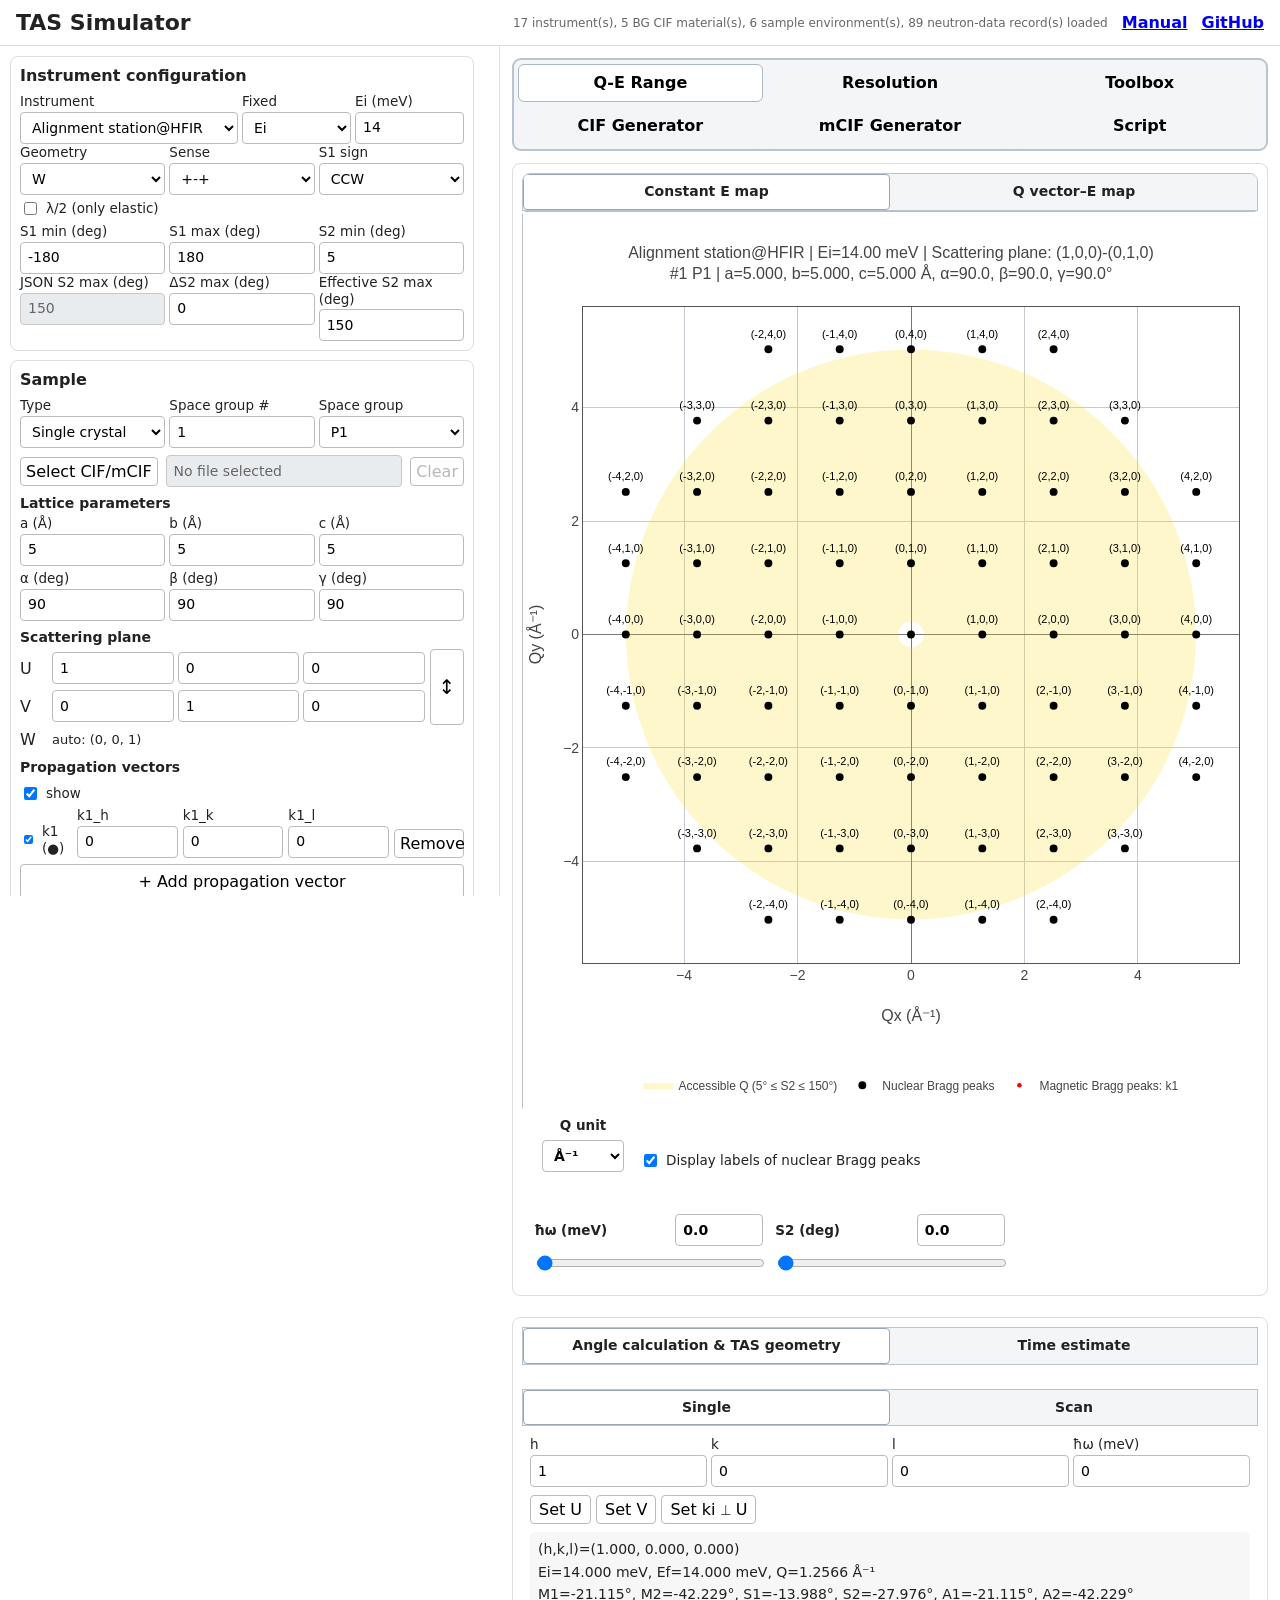
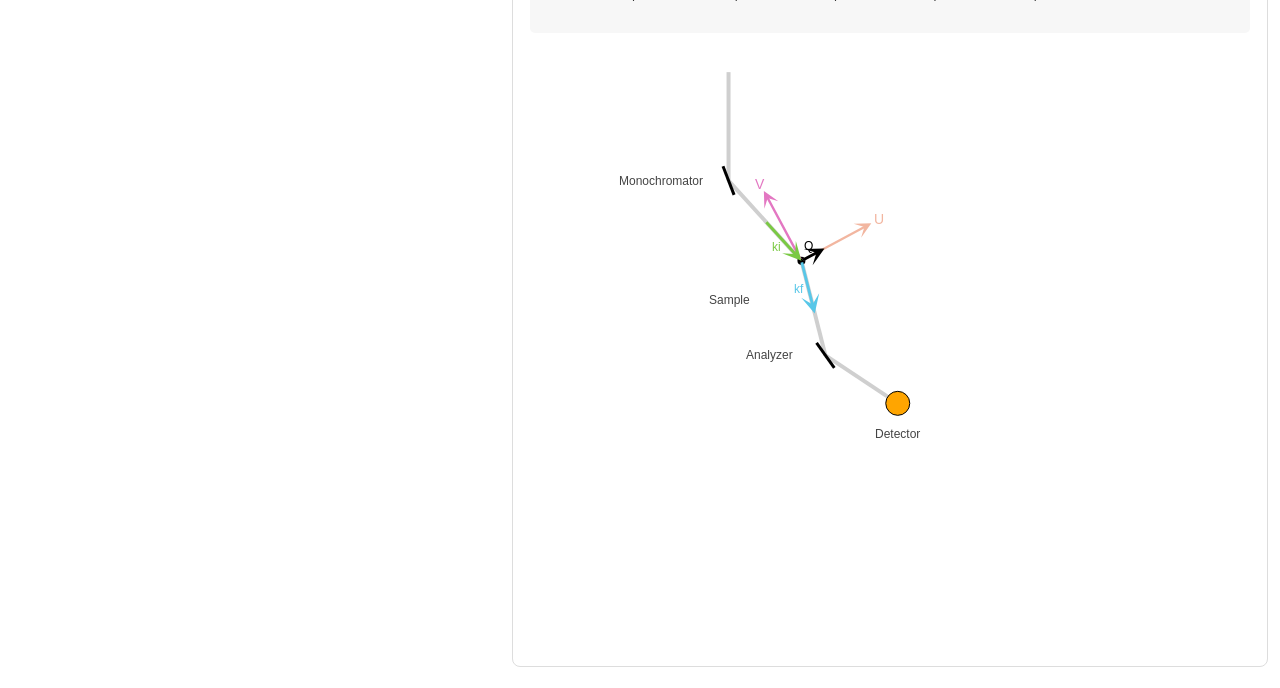
==== index.html @ bd10385f "change UI" ====
<!doctype html>
<html lang="en">
<head>
  <meta charset="utf-8" />
  <meta name="viewport" content="width=device-width, initial-scale=1" />
  <title>TAS Q-E Range & Resolution Simulator</title>
  <link rel="icon" href="data:,">
  <link rel="stylesheet" href="styles.css" />
  <script src="https://cdn.plot.ly/plotly-2.35.2.min.js"></script>
</head>
<body>
<header><h1>TAS Q-E Range & Resolution Simulator</h1><div id="status" class="status"></div></header>
<div class="shell">
<aside class="sidebar">
<section>
  <h2>Instrument configuration</h2>
  <div class="instrument-primary-row">
    <label>Instrument<select id="instrument"><option>Loading...</option></select></label>
    <label>Fixed<select id="energyMode"><option value="Ei fixed">Ei</option><option value="Ef fixed" selected>Ef</option></select></label>
    <label id="energyLabel">Ef (meV)<input id="energy" type="number" value="14.7" step="0.1"></label>
  </div>
  <div class="grid3" id="tasConventionRow">
    <label id="geometryRow">Geometry<select id="geometry"><option>W</option><option>anti-W</option></select></label>
    <label id="senseRow">Sense<select id="sense"><option>+++</option><option>+-+</option><option selected>-+-</option><option>---</option></select></label>
  </div>
  <div class="grid2">
    <label class="checkbox-label"><input id="lambdaHalf" type="checkbox"><span>λ/2 (only elastic)</span></label>
    <span></span>
  </div>
  <div class="grid3">
    <label id="s1minWrap">S1 min (deg)<input id="S1min" type="number" value="-180" step="0.1"></label>
    <label id="s1maxWrap">S1 max (deg)<input id="S1max" type="number" value="180" step="0.1"></label>
    <label id="s2Label">S2 min (deg)<input id="S2min" type="number" value="8" step="0.1"></label>
  </div>
  <div class="grid3" id="s2MaxControlRow">
    <label id="s2MaxBaseLabel">JSON S2 max (deg)<input id="S2maxBase" type="number" step="0.1" readonly></label>
    <label id="s2MaxControlLabel">ΔS2 max (deg)<input id="S2maxUser" type="number" value="0" step="0.1"></label>
    <label id="s2MaxEffectiveLabel">Effective S2 max (deg)<input id="S2maxEffective" type="number" step="0.1"></label>
  </div>
</section>
<section>
  <h2>Sample</h2>
  <div class="sample-spacegroup-row">
    <label>Type<select id="sampleMode"><option value="single" selected>Single crystal</option><option value="powder">Powder</option></select></label>
    <label>Space group #
      <input id="sampleSpaceGroupNumber" type="number" min="1" max="230" step="1" value="1" inputmode="numeric">
    </label>
    <label>Space group
      <select id="sampleSpaceGroup"><option value="">Loading space groups...</option></select>
    </label>
  </div>
  <div id="cifSelectRow" class="cif-select-row">
    <button id="cifSelectButton" type="button">Select CIF/mCIF</button>
    <input id="cifFileName" class="cif-file-name" type="text" value="No file selected" readonly aria-label="Selected CIF file">
    <button id="cifClearButton" type="button" disabled>Clear</button>
    <input id="cifFileInput" type="file" accept=".cif,.mcif,text/plain" hidden>
  </div>
  <h3>Lattice parameters</h3>
  <div class="grid3">
    <label>a (Å)<input id="a" type="number" value="5" step="0.01"></label><label>b (Å)<input id="b" type="number" value="5" step="0.01"></label><label>c (Å)<input id="c" type="number" value="5" step="0.01"></label>
    <label>α (deg)<input id="alpha" type="number" value="90" step="1"></label><label>β (deg)<input id="beta" type="number" value="90" step="1"></label><label>γ (deg)<input id="gamma" type="number" value="90" step="1"></label>
  </div>
  <div id="singleCrystalInputs">
    <h3>Scattering plane</h3>
    <div class="uv-entry-grid">
      <div class="vector uv-vector-u"><span>U</span><input id="Uh" type="number" value="1"><input id="Uk" type="number" value="0"><input id="Ul" type="number" value="0"></div>
      <div class="vector uv-vector-v"><span>V</span><input id="Vh" type="number" value="0"><input id="Vk" type="number" value="1"><input id="Vl" type="number" value="0"></div>
      <button id="flipUV" class="uv-flip-button" type="button" title="Swap U and V" aria-label="Swap U and V">↕</button>
    </div>
    <div class="vector auto-row"><span>W</span><span id="Wauto" class="auto-vector">auto: (0, 0, 1)</span></div>
  </div>
  <h3>Propagation vectors</h3>
  <label class="checkbox-label"><input id="showPropagation" type="checkbox" checked><span>show</span></label>
  <input id="propagationCount" type="hidden" value="1">
  <div id="propagationVectors" class="propagation-vectors">
    <div class="propagation-row" data-q-index="1"><label class="checkbox-label propagation-enable"><input id="q_enable1" type="checkbox" checked><span>k1</span></label><label>k1_h<input id="q1_h" type="text" inputmode="text" value="0"></label><label>k1_k<input id="q1_k" type="text" inputmode="text" value="0"></label><label>k1_l<input id="q1_l" type="text" inputmode="text" value="0"></label><button type="button" class="remove-propagation-vector" data-q-index="1">Remove</button></div>
  </div>
  <button id="addPropagationVector" class="dynamic-add-wide" type="button">+ Add propagation vector</button>
  <div id="referenceSection">
    <h3>Sample orientation</h3>
    <label>Orientation reference<select id="orientationReference"><option value="perpU" selected>k<sub>i</sub> ⟂ U</option><option value="perpV">k<sub>i</sub> ⟂ V</option><option value="parallelU">k<sub>i</sub> ∥ U</option><option value="parallelV">k<sub>i</sub> ∥ V</option><option value="bragg">Bragg peak position</option></select></label>
    <div id="braggReferenceInputs" class="grid4 hidden"><label>h<input id="refh" type="number" value="1" step="0.1"></label><label>k<input id="refk" type="number" value="0" step="0.1"></label><label>l<input id="refl" type="number" value="0" step="0.1"></label><label>S1 (deg)<input id="refs1" type="number" value="0" step="0.1"></label></div>
    <div id="braggPlaneWarning" class="orientation-plane-warning hidden" role="status" aria-live="polite"></div>
  </div>
  <h3>Background scattering</h3>
  <input id="backgroundCount" type="hidden" value="1">
  <div id="backgroundRows" class="background-rows">
    <div class="background-row" data-background-index="1"><label><span class="background-label"><i class="bg-swatch bg1"></i>BG1</span><select id="backgroundSelect1"><option value="">None</option></select></label><button type="button" class="remove-background" data-background-index="1">Remove</button></div>
  </div>
  <button id="addBackground" class="dynamic-add-wide" type="button">+ Add background</button>
</section>
<section id="darkSection"><h2>Dark angle</h2>
  <label class="checkbox-label"><input id="addDark" type="checkbox"><span>show</span></label>
  <input id="darkAssetCount" type="hidden" value="1">
  <div id="darkAssets">
    <div class="dark-asset" data-dark-slot="1">
      <div class="dark-asset-head"><label class="checkbox-label"><input id="darkEnable1" type="checkbox" checked><span>Dark angle 1</span></label><label>Sample environment<select id="seSelect"><option value="">Standard</option></select></label><button type="button" class="remove-dark-asset" data-dark-slot="1">Remove</button></div>
      <div class="grid2"><label>Reference<select id="darkRef"><option>Reference Q</option><option>Direct beam</option><option>Fixed</option></select></label><label>Rotation (deg)<input id="darkRotation" type="number" value="0" step="1"></label></div>
      <div id="darkRefQRow1" class="grid3"><label>h<input id="darkRefH1" type="number" value="1" step="0.1"></label><label>k<input id="darkRefK1" type="number" value="0" step="0.1"></label><label>l<input id="darkRefL1" type="number" value="0" step="0.1"></label></div>
      <input id="darkRangeCount1" type="hidden" value="1">
      <div class="dark-table" data-dark-range-table="1"><div>No.</div><div>From</div><div>To</div><div>Offset</div><div></div>
        <span class="dark-range-number" data-dark-range="0">1</span><input id="darkFrom0" data-dark-range="0" type="number" value="0"><input id="darkTo0" data-dark-range="0" type="number" value="0"><input id="darkOffset0" data-dark-range="0" type="number" value="0"><button type="button" class="remove-dark-range" data-dark-slot="1" data-dark-range="0">Remove</button>
      </div>
      <button type="button" class="add-dark-range dynamic-add-wide" data-dark-slot="1">+ Add range</button>
    </div>
  </div>
  <button id="addDarkAsset" class="dynamic-add-wide" type="button">+ Add dark angle</button>
</section>
</aside>
<main>
  <div id="errorBox" class="error hidden"></div>

  <nav class="main-tabs" role="tablist" aria-label="Simulator view">
    <button id="tabQe" class="tab-button active" type="button" role="tab" aria-selected="true" aria-controls="qePanel" data-tab="qe">Q-E Range</button>
    <button id="tabResolution" class="tab-button" type="button" role="tab" aria-selected="false" aria-controls="resolutionPanel" data-tab="resolution">Resolution</button>
    <button id="tabToolbox" class="tab-button" type="button" role="tab" aria-selected="false" aria-controls="toolboxPanel" data-tab="toolbox">Toolbox</button>
    <button id="tabCifGenerator" class="tab-button" type="button" role="tab" aria-selected="false" aria-controls="cifGeneratorPanel" data-tab="cif-generator">CIF Generator</button>
    <button id="tabStructure" class="tab-button" type="button" role="tab" aria-selected="false" aria-controls="structurePanel" data-tab="structure">mCIF Generator</button>
    <button id="tabScript" class="tab-button" type="button" role="tab" aria-selected="false" aria-controls="scriptPanel" data-tab="script">Script</button>
  </nav>

  <div id="qePanel" class="tab-panel" role="tabpanel" aria-labelledby="tabQe">
    <div id="singleMain">
      <div class="chart-grid"><div class="qe-main-plot-column">
        <div class="geometry-card-tabs qe-map-tabs" role="tablist" aria-label="Q-E map view">
          <button id="qeMapTabConstant" class="geometry-card-tab active" type="button" role="tab" aria-selected="true" aria-controls="qeConstantMapPane">Constant E map</button>
          <button id="qeMapTabVector" class="geometry-card-tab" type="button" role="tab" aria-selected="false" aria-controls="qeVectorMapPane">Q vector–E map</button>
        </div>
        <div class="qe-map-toolbar"><label>Q unit<select id="qeMapUnit"><option value="ainv">Å⁻¹</option><option value="rlu">r.l.u.</option></select></label></div>
        <div id="qeConstantMapPane" class="qe-map-pane" role="tabpanel" aria-labelledby="qeMapTabConstant">
          <div id="singlePlot" class="qe-plot"></div><div id="powderPlot" class="qe-plot powder hidden"></div>
          <div class="energy-slider-row"><label>ħω<input id="hwSlider" type="range" min="0" max="0" step="1" value="0"></label><output id="hwValue">0.0 meV</output></div>
        </div>
        <div id="qeVectorMapPane" class="qe-map-pane hidden" role="tabpanel" aria-labelledby="qeMapTabVector">
          <div class="qe-vector-inputs">
            <div class="qe-vector-point"><strong>HKL 1</strong><label>H<input id="qeVecH0" type="number" value="-1" step="0.1"></label><label>K<input id="qeVecK0" type="number" value="-1" step="0.1"></label><label>L<input id="qeVecL0" type="number" value="0" step="0.1"></label></div>
            <div class="qe-vector-point"><strong>HKL 2</strong><label>H<input id="qeVecH1" type="number" value="1" step="0.1"></label><label>K<input id="qeVecK1" type="number" value="-2" step="0.1"></label><label>L<input id="qeVecL1" type="number" value="0" step="0.1"></label></div>
          </div>
          <div id="qeVectorPlaneWarning" class="orientation-plane-warning hidden" aria-live="polite"></div>
          <div id="qeVectorPlot" class="qe-plot"></div>
          <div id="qeVectorMessage" class="time-estimate-message" aria-live="polite"></div>
        </div>
      </div><div class="geometry-card">
        <div class="geometry-card-tabs" role="tablist" aria-label="Angle calculation and time estimate">
          <button id="geometryTabAngles" class="geometry-card-tab active" type="button" role="tab" aria-selected="true" aria-controls="geometryAnglesPane">Angle calculation & TAS geometry</button>
          <button id="geometryTabTime" class="geometry-card-tab" type="button" role="tab" aria-selected="false" aria-controls="geometryTimePane">Time estimate</button>
        </div>
        <div id="geometryAnglesPane" class="geometry-card-pane" role="tabpanel" aria-labelledby="geometryTabAngles">
          <div id="geometrySpurionWarning" class="qe-spurion-warning geometry-spurion-warning" aria-live="polite"></div>
          <div id="geometryCalcModeTabs" class="geometry-card-tabs geometry-inner-tabs" role="tablist" aria-label="Angle calculation mode">
            <button id="geometryModeSingle" class="geometry-card-tab active" type="button" role="tab" aria-selected="true" aria-controls="singleGeometryTarget">Single</button>
            <button id="geometryModeScan" class="geometry-card-tab" type="button" role="tab" aria-selected="false" aria-controls="scanGeometryTarget">Scan</button>
          </div>
          <div class="geometry-target">
            <div id="singleGeometryTarget">
              <div class="geometry-target-row"><div class="grid4"><label>h<input id="geomH" type="number" value="1" step="0.1"></label><label>k<input id="geomK" type="number" value="0" step="0.1"></label><label>l<input id="geomL" type="number" value="0" step="0.1"></label><label>ħω (meV)<input id="geomHW" type="number" value="0" step="0.1"></label></div><div class="geometry-target-buttons"><div class="geometry-target-all-buttons"><button id="geomSetU" type="button">Set U</button><button id="geomSetV" type="button">Set V</button><button id="geomPerpU" type="button">ki ⟂ U</button><button id="geomPerpV" type="button">ki ⟂ V</button><button id="geomParallelU" type="button" class="hidden">ki ∥ U</button><button id="geomParallelV" type="button" class="hidden">ki ∥ V</button><button id="geomSetBragg" type="button" class="hidden">Set Bragg peak</button></div></div></div>
            </div>
            <div id="scanGeometryTarget" class="geometry-scan-target hidden">
              <div class="geometry-scan-grid geometry-scan-grid-initial"><label>H initial<input id="geomScanH0" type="number" value="1" step="0.1"></label><label>K initial<input id="geomScanK0" type="number" value="0" step="0.1"></label><label>L initial<input id="geomScanL0" type="number" value="0" step="0.1"></label><label>ħω initial (meV)<input id="geomScanHW0" type="number" value="0" step="0.1"></label><label>Points<input id="geomScanNpts" type="number" min="2" step="1" value="11"></label></div>
              <div class="geometry-scan-grid geometry-scan-grid-final"><label>H final<input id="geomScanH1" type="number" value="1" step="0.1"></label><label>K final<input id="geomScanK1" type="number" value="0" step="0.1"></label><label>L final<input id="geomScanL1" type="number" value="0" step="0.1"></label><label>ħω final (meV)<input id="geomScanHW1" type="number" value="10" step="0.1"></label><div class="geometry-scan-empty" aria-hidden="true"></div></div>
            </div>
            <div id="powderGeometryTarget" class="powder-geometry-target hidden">
              <label>S2 (deg)<input id="powderGeomS2" type="text" inputmode="text" value="-30"></label>
              <label>Q (Å⁻¹)<input id="powderGeomQ" type="text" inputmode="text" value="1.0"></label>
              <label>ħω (meV)<input id="powderGeomHW" type="text" inputmode="text" value="0"></label>
            </div>
            <div id="geometryPlaneWarning" class="orientation-plane-warning hidden" aria-live="polite"></div>
            <div id="geometryAngles" class="geometry-angles">Enter a target Q and ħω to calculate TAS angles.</div>
          </div>
          <div id="geometryDefaultPlotMount"><div id="geometryPlot" class="qe-plot geometry"></div></div>
          <div id="geometryScanOutput" class="geometry-scan-output hidden">
            <div class="geometry-card-tabs geometry-inner-tabs" role="tablist" aria-label="Scan output">
              <button id="geometryScanTabTable" class="geometry-card-tab active" type="button" role="tab" aria-selected="true" aria-controls="geometryScanTablePane">Table</button>
              <button id="geometryScanTabPlot" class="geometry-card-tab" type="button" role="tab" aria-selected="false" aria-controls="geometryScanPlotPane">TAS geometry</button>
            </div>
            <div id="geometryScanTablePane" class="geometry-scan-output-pane" role="tabpanel" aria-labelledby="geometryScanTabTable">
              <div id="geometryScanTableHost" class="geometry-scan-table-panel"></div>
            </div>
            <div id="geometryScanPlotPane" class="geometry-scan-output-pane hidden" role="tabpanel" aria-labelledby="geometryScanTabPlot">
              <div class="geometry-scan-point-row"><label>No.<input id="geomScanPointSlider" type="range" min="1" max="11" step="1" value="1"></label><output id="geomScanPointValue">1 / 11</output></div>
              <div id="geometryScanPlotMount"></div>
            </div>
          </div>
        </div>
        <div id="geometryTimePane" class="geometry-card-pane time-estimate-pane hidden" role="tabpanel" aria-labelledby="geometryTabTime">
          <div id="timeEstimateInfoPanel" class="time-info-panel hidden">
            <div class="time-range-help">Command selects the action (drive / driverel / scan / scanrel / scantitle / count / wait / loop); Target selects the motor or logical variable for motion commands. Scan/scanrel Details use initial final step. HKLE uses H, K, L and E fields; at least one field must be ranged for a scan. br uses one HKL field with three space-separated values. scantitle accepts free text and enclosing loopN references (for example T=loop1), which export as SPICE loop variables such as T=%i. loop automatically creates its paired endloop. count uses MCU; wait remains in seconds. Scan/count MCU values are converted to real time using the MCU setting below. Fractions are accepted in numeric Details.</div>
            <div class="time-mcu-help"><strong>Calc MCU:</strong> Scan and count durations use the MCU value above together with the configured seconds per MCU. Ranged scan MCU values are used as relative weights and only unfixed scans are rescaled to fit the Scan start–finish time. Loop repetitions and Movement time are included. Fixed-Details commands use MCU = 0; wait remains in seconds. Adjusted MCU values are whole numbers and are truncated downward.</div>
          </div>
          <div class="time-estimate-settings" aria-label="Time estimate settings">
            <label><span>1 MCU =</span><span class="time-setting-entry"><input id="timeMcuSecondsPerUnit" type="number" min="0.000001" step="0.001" value="1" inputmode="decimal"><span>s</span></span></label>
            <label><span>Movement time</span><span class="time-setting-entry"><input id="timeMovementPercent" type="number" min="0" step="0.1" value="1" inputmode="decimal"><span>%</span></span></label>
            <button id="timeEstimateInfoToggle" class="info-toggle-button" type="button" aria-expanded="false" aria-controls="timeEstimateInfoPanel" title="Show Time estimate information">ⓘ Info</button>
          </div>
          <div class="time-scan-table-wrap">
            <div class="time-scan-table">
              <div class="time-scan-header">Index</div>
              <div class="time-scan-header">Command</div>
              <div class="time-scan-header">Target</div>
              <div class="time-scan-header">Details</div>
              <div class="time-scan-header">MCU</div>
              <div class="time-scan-header time-fix-header"><span>Fix</span><input id="timeFixAll" type="checkbox" aria-label="Fix selected scans or all scans"></div>
              <div id="timeScanRows" class="time-scan-rows"></div>
            </div>
          </div>
          <div class="time-scan-actions">
            <button id="timeCopyScan" type="button">+ Copy scan</button>
            <button id="timeAddScan" type="button">+ Add scan</button>
            <button id="timeRemoveScan" type="button" disabled>Remove</button>
          </div>


          <div class="time-estimate-controls">
            <div class="time-estimate-button-row">
              <button id="timeEstimateNow" class="time-set-now" type="button">Set now</button>
              <button id="timeEstimateCalc" type="button">Calc finish</button>
              <button id="timeEstimateCalcMcu" type="button">Calc MCU</button>
            </div>
            <label class="time-datetime-label time-start-row">
              <span class="time-datetime-title">Scan start</span>
              <span class="time-datetime-entry">
                <input id="timeEstimateStartDate" type="date" aria-label="Scan start date">
                <span class="time-clock-entry"><input id="timeEstimateStartHour" type="text" inputmode="numeric" maxlength="2" placeholder="HH" aria-label="Scan start hour"><span>:</span><input id="timeEstimateStartMinute" type="text" inputmode="numeric" maxlength="2" placeholder="MM" aria-label="Scan start minute"></span>
              </span>
            </label>
            <label class="time-datetime-label time-finish-row">
              <span class="time-datetime-title">Scan finish</span>
              <span class="time-datetime-entry">
                <input id="timeEstimateEndDate" type="date" aria-label="Scan finish date">
                <span class="time-clock-entry"><input id="timeEstimateEndHour" type="text" inputmode="numeric" maxlength="2" placeholder="HH" aria-label="Scan finish hour"><span>:</span><input id="timeEstimateEndMinute" type="text" inputmode="numeric" maxlength="2" placeholder="MM" aria-label="Scan finish minute"></span>
              </span>
            </label>
          </div>
          <div id="timeEstimateMessage" class="time-estimate-message" aria-live="polite"></div>
        </div>
      </div></div>
    </div>
  </div>

  <div id="resolutionPanel" class="tab-panel hidden" role="tabpanel" aria-labelledby="tabResolution">
    <div class="resolution-workspace">
      <aside id="resolutionInstrumentDetails" class="resolution-instrument-details">
        <div class="resolution-detail-title">Instrument details</div>
<section class="instrument-fixed-section"><div class="instrument-fixed-heading">Focusing conditions</div>
  <div class="grid2 compact-checks">
    <div><b>Monochromator</b><label><input id="monoHF" type="checkbox"> Horizontal</label><label><input id="monoVF" type="checkbox" checked> Vertical</label><label>H blades<input id="monoHB" type="number" value="1" min="1"></label><label>V blades<input id="monoVB" type="number" value="1" min="1"></label></div>
    <div><b>Analyzer</b><label><input id="anaHF" type="checkbox"> Horizontal</label><label><input id="anaVF" type="checkbox" checked> Vertical</label><label>H blades<input id="anaHB" type="number" value="1" min="1"></label><label>V blades<input id="anaVB" type="number" value="1" min="1"></label></div>
  </div>
</section>
<section class="instrument-fixed-section"><div class="instrument-fixed-heading">Collimator conditions <small>(min)</small></div><div class="grid2">
  <label class="checkbox-label"><input id="gm1" type="checkbox"><span>1st supermirror</span></label><label>m-value<input id="div1m" type="number" value="2" step="0.1"></label>
  <label>1st H<input id="div1h" type="number" value="40"></label><label>1st V<input id="div1v" type="number" value="40"></label><label>2nd H<input id="div2h" type="number" value="40"></label><label>2nd V<input id="div2v" type="number" value="40"></label><label>3rd H<input id="div3h" type="number" value="40"></label><label>3rd V<input id="div3v" type="number" value="40"></label><label>4th H<input id="div4h" type="number" value="80"></label><label>4th V<input id="div4v" type="number" value="80"></label></div></section>
<details><summary>Crystal & Mosaic <small>(min)</small></summary>
  <h3>Monochromator</h3><div class="grid2"><label>Crystal<select id="monoCrystal"></select></label><label>d (Å)<input id="dMono" type="number" value="3.355" step="0.001"></label><label>Mosaic H<input id="mosMonoH" type="number" value="30"></label><label>Mosaic V<input id="mosMonoV" type="number" value="30"></label></div>
  <h3>Sample</h3><div class="grid2"><label>Mosaic H<input id="mosSamH" type="number" value="60"></label><label>Mosaic V<input id="mosSamV" type="number" value="60"></label></div>
  <h3>Analyzer</h3><div class="grid2"><label>Crystal<select id="anaCrystal"></select></label><label>d (Å)<input id="dAna" type="number" value="3.355" step="0.001"></label><label>Mosaic H<input id="mosAnaH" type="number" value="30"></label><label>Mosaic V<input id="mosAnaV" type="number" value="30"></label></div>
</details>
<details><summary>Component size <small>(m)</small></summary>
  <h3>Distance</h3><div class="grid4"><label>L0<input id="L0" type="number" value="1.5" step="0.01"></label><label>L1<input id="L1" type="number" value="1.5" step="0.01"></label><label>L2<input id="L2" type="number" value="1.5" step="0.01"></label><label>L3<input id="L3" type="number" value="1.5" step="0.01"></label></div>
  <h3>Beam</h3><div class="grid2"><label>Width<input id="beamW" type="number" value="0.02" step="0.001"></label><label>Height<input id="beamH" type="number" value="0.02" step="0.001"></label></div>
  <h3>Monochromator per piece</h3><div class="grid3"><label>Width<input id="monoW" type="number" value="0.02" step="0.001"></label><label>Height<input id="monoH" type="number" value="0.02" step="0.001"></label><label>Thickness<input id="monoT" type="number" value="0.002" step="0.001"></label></div>
  <h3>Analyzer per piece</h3><div class="grid3"><label>Width<input id="anaW" type="number" value="0.02" step="0.001"></label><label>Height<input id="anaH" type="number" value="0.02" step="0.001"></label><label>Thickness<input id="anaT" type="number" value="0.002" step="0.001"></label></div>
  <h3>Detector</h3><div class="grid2"><label>Width<input id="detW" type="number" value="0.02" step="0.001"></label><label>Height<input id="detH" type="number" value="0.02" step="0.001"></label></div>
</details>
      </aside>
      <div class="resolution-main-column">
    <section class="calc-card" id="resolutionCalculation">
      <h2>Calculation point</h2>
      <div class="toolbar"><label>Approximation<select id="method"><option>Cooper-Nathans</option><option>Popovici</option></select></label><label>Mode<select id="calcMode"><option>single</option><option>scan</option></select></label><label>Unit<select id="unit"><option value="rlu">r.l.u.</option><option value="ainv">Å⁻¹</option></select></label></div>
      <div id="singleInputs" class="grid4"><label>H<input id="h" type="number" value="1" step="0.001"></label><label>K<input id="k" type="number" value="0" step="0.001"></label><label>L<input id="l" type="number" value="0" step="0.001"></label><label>ℏω (meV)<input id="hw" type="number" value="0" step="0.001"></label></div>
      <div id="scanInputs" class="scan hidden"><div class="grid5"><label>H initial<input id="h0" type="number" value="1"></label><label>K initial<input id="k0" type="number" value="0"></label><label>L initial<input id="l0" type="number" value="0"></label><label>ℏω initial<input id="hw0" type="number" value="0"></label><label>Points<input id="npts" type="number" min="2" value="11"></label></div><div class="grid5"><label>H final<input id="h1" type="number" value="1"></label><label>K final<input id="k1" type="number" value="0"></label><label>L final<input id="l1" type="number" value="0"></label><label>ℏω final<input id="hw1" type="number" value="10"></label><button id="calcScanResolution" type="button">Calculate</button></div></div>
      <div id="resolutionPlaneWarning" class="orientation-plane-warning hidden" aria-live="polite"></div>
    </section>
    <section id="result" class="hidden"><h2>Resolution</h2><div id="summary" class="summary"></div><div id="scanNav" class="scan-nav hidden"><button id="prev">◀ Prev</button><input id="scanSlider" type="range" min="1" max="1" value="1"><output id="scanIndex"></output><button id="next">Next ▶</button></div><div class="plots"><div id="plotUE"></div><div id="plotVE"></div><div id="plotUV"></div><div id="plotWE"></div></div><details><summary>Resolution Matrix</summary><div>Matrix order: (Q∥, Q⊥, E, Qout)</div><pre id="matrix"></pre></details></section>
      </div>
    </div>
  </div>
  <div id="toolboxPanel" class="tab-panel hidden" role="tabpanel" aria-labelledby="tabToolbox">
    <nav class="toolbox-subtabs" role="tablist" aria-label="Toolbox calculators">
      <button id="toolboxTabUnit" type="button" class="toolbox-subtab active" role="tab" aria-controls="toolboxUnitPane" aria-selected="true" data-toolbox-target="toolboxUnitPane">Unit Conversion</button>
      <button id="toolboxTabS2" type="button" class="toolbox-subtab" role="tab" aria-controls="toolboxS2Pane" aria-selected="false" data-toolbox-target="toolboxS2Pane">S2 Conversion</button>
      <button id="toolboxTabAttenuation" type="button" class="toolbox-subtab" role="tab" aria-controls="toolboxAttenuationPane" aria-selected="false" data-toolbox-target="toolboxAttenuationPane">Neutron Attenuation</button>
      <button id="toolboxTabFormFactor" type="button" class="toolbox-subtab" role="tab" aria-controls="toolboxFormFactorPane" aria-selected="false" data-toolbox-target="toolboxFormFactorPane">Magnetic Form Factor</button>
    </nav>
    <section id="toolboxUnitPane" class="calc-card toolbox-card toolbox-subpanel" role="tabpanel" aria-labelledby="toolboxTabUnit">

      <div class="toolbox-grid">
        <label>Wavelength (Å)<input id="toolLambda" type="number" value="2.359" step="0.001" min="0"></label>
        <label>Energy (meV)<input id="toolEnergy" type="number" step="0.001" min="0"></label>
        <label>Wavevector k (Å⁻¹)<input id="toolK" type="number" step="0.001" min="0"></label>
        <label>Frequency (THz)<input id="toolTHz" type="number" step="0.001" min="0"></label>
        <label>Temperature (K)<input id="toolTemp" type="number" step="0.001" min="0"></label>
        <label>Wavenumber (cm⁻¹)<input id="toolCm" type="number" step="0.001" min="0"></label>
        <label>Velocity (m/s)<input id="toolVelocity" type="number" step="0.1" min="0"></label>
      </div>
      <div class="harmonic-wrap"><div class="harmonic-table">
        <div></div><div>Wavelength (Å)</div><div>Energy (meV)</div><div>Wavevector k (Å⁻¹)</div><div>Frequency (THz)</div><div>Temperature (K)</div><div>Wavenumber (cm⁻¹)</div><div>Velocity (m/s)</div>
        <strong>1/3 λ</strong><output id="harmThirdLambda"></output><output id="harmThirdEnergy"></output><output id="harmThirdK"></output><output id="harmThirdTHz"></output><output id="harmThirdTemp"></output><output id="harmThirdCm"></output><output id="harmThirdVelocity"></output>
        <strong>1/2 λ</strong><output id="harmHalfLambda"></output><output id="harmHalfEnergy"></output><output id="harmHalfK"></output><output id="harmHalfTHz"></output><output id="harmHalfTemp"></output><output id="harmHalfCm"></output><output id="harmHalfVelocity"></output>
        <strong>2 λ</strong><output id="harmDoubleLambda"></output><output id="harmDoubleEnergy"></output><output id="harmDoubleK"></output><output id="harmDoubleTHz"></output><output id="harmDoubleTemp"></output><output id="harmDoubleCm"></output><output id="harmDoubleVelocity"></output>
        <strong>3 λ</strong><output id="harmTripleLambda"></output><output id="harmTripleEnergy"></output><output id="harmTripleK"></output><output id="harmTripleTHz"></output><output id="harmTripleTemp"></output><output id="harmTripleCm"></output><output id="harmTripleVelocity"></output>
      </div></div>
      
    </section>
    <section id="toolboxS2Pane" class="calc-card s2-conversion-card toolbox-subpanel hidden" role="tabpanel" aria-labelledby="toolboxTabS2">

      <div class="s2-conversion-grid">
        <label>X-ray source
          <select id="s2ConvSource">
            <option value="1.540593" selected>Cu Kα1</option>
            <option value="0.709317">Mo Kα1</option>
            <option value="1.788965">Co Kα1</option>
            <option value="1.936042">Fe Kα1</option>
            <option value="2.289700">Cr Kα1</option>
            <option value="0.559407">Ag Kα1</option>
            <option value="custom">Custom</option>
          </select>
        </label>
        <label>X-ray wavelength (Å)<input id="s2ConvXrayLambda" type="number" value="1.540593" min="0" step="0.000001"></label>
        <label>Observed X-ray S2 (deg)<input id="s2ConvXrayS2" type="text" value="60" inputmode="decimal" placeholder="e.g. 20 35.5 60"></label>
        <label>Neutron wavelength (Å)<input id="s2ConvNeutronLambda" type="text" readonly></label>
        <label>Neutron S2 (deg)<input id="s2ConvNeutronS2" type="text" readonly></label>
        <label>d (Å)<input id="s2ConvD" type="text" readonly></label>
      </div>
      <div id="s2ConvInfo" class="s2-conversion-info" aria-live="polite"></div>
    </section>
    <section id="toolboxAttenuationPane" class="calc-card absorption-card toolbox-subpanel hidden" role="tabpanel" aria-labelledby="toolboxTabAttenuation">

      <div class="absorption-workspace">
        <div class="absorption-left">
          <div class="absorption-source-row">
            <div class="absorption-input-mode-row">
              <label>Input mode
                <select id="absorptionInputMode">
                  <option value="manual">Manual</option>
                  <option value="cif" selected>CIF/mCIF</option>
                </select>
              </label>
            </div>
            <div id="absorptionManualInputs" class="absorption-manual-row hidden">
              <label>Chemical formula<input id="absorptionFormula" type="text" value="" placeholder="e.g. CuSe2O5" spellcheck="false"></label>
              <label>Density (g/cm³)<input id="absorptionDensity" type="number" min="0" step="0.001" value=""></label>
            </div>
            <div id="absorptionCifInputs" class="absorption-cif-row">
              <label>Selected CIF/mCIF<input id="absorptionCifStatus" type="text" value="No CIF/mCIF selected" readonly></label>
              <button id="absorptionCifSelectButton" type="button">Select CIF/mCIF</button>
              <input id="absorptionCifFileInput" type="file" accept=".cif,.mcif,text/plain,chemical/x-cif" hidden>
            </div>
          </div>
          <div class="absorption-beam-row">
            <div class="absorption-beam-controls">
              <label>Energy (meV)<input id="absorptionEnergy" type="number" min="0" step="0.001"></label>
              <label>Wavelength (Å)<input id="absorptionLambda" type="number" min="0" step="0.001"></label>
              <label>Wave vector (Å⁻¹)<input id="absorptionK" type="number" min="0" step="0.001"></label>
            </div>
            <button id="absorptionSetDefault" class="absorption-set-default" type="button" title="Copy fixed Instrument energy">Set default</button>
          </div>
          <div class="absorption-thickness-control">
            <label>SE transmission (%)<input id="absorptionSETransmission" type="number" min="0" max="100" step="0.1" value="100"></label>
            <label>Sample thickness (mm)<input id="absorptionThickness" type="number" value="1.00" min="0" step="0.01"></label>
            <label>Overall transmission (%)<input id="absorptionTransmission" type="number" value="" min="0.000001" max="100" step="0.1"></label>
          </div>
          <div id="absorptionResults" class="absorption-results"></div>
        </div>
        <div class="absorption-right">
          <div id="absorptionPlot" class="absorption-plot"></div>
          <input id="absorptionThicknessSlider" class="absorption-plot-slider" type="range" min="0" max="20" step="0.01" value="1.00" aria-label="Sample thickness slider">
          <div class="absorption-plot-actions"><button id="absorptionDownload" type="button" disabled>Download CSV</button></div>
        </div>
      </div>
    </section>
    <section id="toolboxFormFactorPane" class="calc-card magnetic-form-factor-card toolbox-subpanel hidden" role="tabpanel" aria-labelledby="toolboxTabFormFactor">
      <div class="magff-main-row">
        <label>Magnetic ion<select id="magffIon" aria-label="Magnetic ion"></select></label>
        <label>j2 contribution<select id="magffWeightMode">
          <option value="auto" selected>Auto</option>
          <option value="zero">Spin-only (c = 0)</option>
          <option value="free">Free-ion Landé</option>
          <option value="custom">Custom c</option>
        </select></label>
        <label>Q (Å⁻¹)<input id="magffQPoint" type="number" value="2" min="0" max="10" step="any" inputmode="decimal"></label>
        <label>|f(Q)|²<input id="magffIntensity" type="number" value="" min="0" step="any" inputmode="decimal" aria-label="Squared magnetic form factor"></label>
      </div>
      <div class="magff-extra-row">
        <label id="magffConfigLabel" class="hidden">Electron configuration<select id="magffConfig"></select></label>
        <label id="magffWeightLabel" class="hidden">Custom c<input id="magffWeight" type="number" value="0" step="0.05"></label>
      </div>
      <div id="magffInfo" class="magff-info" role="status" aria-live="polite"></div>
      <div id="magffPlot" class="magff-plot" role="img" aria-label="Squared magnetic form factor versus momentum transfer"></div>
      <input id="magffQSlider" class="magff-plot-slider" type="range" value="2" min="0" max="10" step="0.01" aria-label="Q slider">
      <div class="magff-footer"><button id="magffDownload" type="button">Download CSV</button></div>
    </section>
  </div>

  <div id="cifGeneratorPanel" class="tab-panel hidden" role="tabpanel" aria-labelledby="tabCifGenerator">
    <section class="calc-card cif-generator-card">
      <div class="cif-generator-workspace">
        <div class="cif-generator-input-pane">
          <section class="cif-generator-section cif-generator-source-section">
            <div class="cif-pane-heading">
              <h3>CIF/mCIF file</h3>
              <div class="cif-heading-actions"><button id="cifShowCurrent" type="button">Show current file</button></div>
            </div>
            <div class="cif-generator-source-row">
              <button id="cifLoadExisting" type="button">Select CIF/mCIF</button>
              <input id="cifGeneratorSourceName" class="cif-file-name" type="text" value="No file selected" readonly aria-label="Selected CIF or mCIF for CIF Generator">
              <button id="cifGeneratorSourceClear" type="button" disabled>Clear</button>
              <input id="cifLoadFile" type="file" accept=".cif,.mcif,text/plain,chemical/x-cif" class="hidden">
            </div>
            <label class="cif-generator-file-name">File name
              <span class="cif-filename-entry"><input id="cifGeneratedName" type="text" value="generated_structure"><span class="cif-filename-suffix">.cif</span></span>
            </label>
            <div class="cif-source-button-row">
              <button id="cifGenerate" type="button" class="primary-action">Generate</button>
              <button id="cifDownload" type="button" disabled>Download CIF</button>
              <button id="cifSet" type="button" disabled>Set CIF</button>
            </div>
          </section>

          <section class="cif-generator-section cif-lattice-information-section">
            <h3 class="cif-section-title">Lattice information</h3>
            <div class="cif-generator-setup">
              <div class="cif-space-group-picker">
                <label class="cif-space-group-number-label">No.
                  <input id="cifSpaceGroupNumber" type="number" min="1" max="230" step="1" value="1" inputmode="numeric" aria-label="Space group number">
                </label>
                <label>Space group
                  <select id="cifSpaceGroup"><option value="">Loading space groups...</option></select>
                </label>
              </div>
              <div id="cifSpaceGroupInfo" class="cif-space-group-info"></div>
            </div>

            <div class="cif-pane-heading cif-lattice-heading">
              <h3>Lattice parameters</h3>
              <div class="cif-heading-actions"><button id="cifCopyLattice" type="button">Copy current lattice</button></div>
            </div>
            <div class="cif-lattice-grid">
              <label>a (Å)<input id="cifA" type="number" value="5" step="0.001" min="0"></label>
              <label>b (Å)<input id="cifB" type="number" value="5" step="0.001" min="0"></label>
              <label>c (Å)<input id="cifC" type="number" value="5" step="0.001" min="0"></label>
              <label>α (deg)<input id="cifAlpha" type="number" value="90" step="0.01"></label>
              <label>β (deg)<input id="cifBeta" type="number" value="90" step="0.01"></label>
              <label>γ (deg)<input id="cifGamma" type="number" value="90" step="0.01"></label>
            </div>

            <div class="cif-atom-heading">
              <div><h3>Atomic positions</h3></div>
            </div>
            <div class="cif-atom-table-wrap">
              <div class="cif-atom-table" id="cifAtomTable">
                <div class="cif-atom-header">Index</div><div class="cif-atom-header">Atom</div><div class="cif-atom-header">x</div><div class="cif-atom-header">y</div><div class="cif-atom-header">z</div><div class="cif-atom-header">Occupancy</div><div class="cif-atom-header"></div>
                <div id="cifAtomRows" class="cif-atom-rows"></div>
              </div>
            </div>
            <div class="cif-atom-actions">
              <button id="cifCopyAtom" type="button">+ Copy atom</button>
              <button id="cifAddAtom" type="button">+ Add atom</button>
            </div>
          </section>

          <section class="cif-generator-section cif-reflection-parameters-section">
            <div class="cif-pane-heading">
              <h3>Reflection parameters</h3>
              <div class="cif-heading-actions"><button id="cifDownloadTable" type="button" disabled>Download table</button></div>
            </div>
            <div class="cif-generator-beam-grid">
              <label>Energy (meV)<input id="cifReflectionEnergy" type="number" min="0" step="0.001"></label>
              <label>Wavelength (Å)<input id="cifReflectionWavelength" type="number" min="0" step="0.0001"></label>
              <label>Wavevector k (Å⁻¹)<input id="cifReflectionWavevector" type="number" min="0" step="0.0001"></label>
              <button id="cifReflectionSetDefault" type="button" title="Copy Ef from Instrument">Set default</button>
            </div>
          </section>

          <div id="cifGeneratorMessage" class="cif-generator-message" aria-live="polite"></div>
        </div>

        <div class="cif-generator-output-pane">
          <div class="cif-output-tabs" role="tablist" aria-label="CIF generator output">
            <button id="cifOutputTabReflections" class="cif-output-tab" type="button" role="tab" aria-selected="false" aria-controls="cifReflectionsPanel" data-cif-output-tab="reflections">Reflection table</button>
            <button id="cifOutputTabPreview" class="cif-output-tab active" type="button" role="tab" aria-selected="true" aria-controls="cifPreviewPanel" data-cif-output-tab="preview">CIF preview</button>
          </div>

          <div id="cifPreviewPanel" class="cif-output-panel" role="tabpanel" aria-labelledby="cifOutputTabPreview">
            <pre id="cifPreview" class="cif-preview-note" tabindex="0">Press Generate to preview the CIF.</pre>
          </div>

          <div id="cifReflectionsPanel" class="cif-output-panel hidden" role="tabpanel" aria-labelledby="cifOutputTabReflections">
            <div class="cif-reflection-toolbar">
              <label class="cif-reflection-plane-toggle"><input id="cifReflectionAlongU" type="checkbox" checked> along U</label>
              <label class="cif-reflection-plane-toggle"><input id="cifReflectionAlongV" type="checkbox" checked> along V</label>
              <label class="cif-reflection-plane-toggle"><input id="cifReflectionWithinS2Max" type="checkbox" checked> within instrument 2θ max</label>
              <label class="cif-reflection-plane-toggle"><input id="cifReflectionLambdaHalf" type="checkbox"> λ/2</label>
            </div>
            <div class="cif-reflection-table-wrap">
              <table class="cif-reflection-table">
                <thead><tr>
                  <th>Index (h k l)</th>
                  <th class="cif-sortable-th" data-sort-key="intensity" data-sort-label="|F|² (barn)" tabindex="0" role="button" aria-sort="descending">|F|² (barn) <span class="cif-sort-indicator">▼</span></th>
                  <th>Multiplicity</th>
                  <th class="cif-sortable-th" data-sort-key="totalIntensity" data-sort-label="Total |F|² (barn)" tabindex="0" role="button" aria-sort="none">Total |F|² (barn) <span class="cif-sort-indicator"></span></th>
                  <th class="cif-sortable-th" data-sort-key="twoTheta" data-sort-label="2θ (deg)" tabindex="0" role="button" aria-sort="none">2θ (deg) <span class="cif-sort-indicator"></span></th>
                  <th class="cif-sortable-th" data-sort-key="q" data-sort-label="Q (Å⁻¹)" tabindex="0" role="button" aria-sort="none">Q (Å⁻¹) <span class="cif-sort-indicator"></span></th>
                  <th class="cif-sortable-th" data-sort-key="d" data-sort-label="d (Å)" tabindex="0" role="button" aria-sort="none">d (Å) <span class="cif-sort-indicator"></span></th>
                </tr></thead>
                <tbody id="cifReflectionRows"><tr><td colspan="7" class="cif-reflection-empty">No generated reflections yet.</td></tr></tbody>
              </table>
            </div>
          </div>
        </div>
      </div>
    </section>
  </div>

  <div id="structurePanel" class="tab-panel hidden" role="tabpanel" aria-labelledby="tabStructure">
    <section class="calc-card structure-viewer-card">
      <div class="structure-viewer-layout">
        <div class="structure-viewer-controls">
          <div class="structure-control-section structure-cif-section">
            <div class="cif-pane-heading"><h3>CIF/mCIF file</h3><div class="cif-heading-actions"><button id="structureMcifShowCurrent" type="button">Show current file</button></div></div>
            <div class="structure-cif-row">
              <button id="structureCifSelect" type="button">Select CIF/mCIF</button>
              <input id="structureCifName" class="cif-file-name" type="text" value="No file selected" readonly aria-label="Selected CIF/mCIF file">
              <button id="structureCifClear" type="button">Clear</button>
            </div>
            <label class="cif-generator-file-name">File name
              <span class="cif-filename-entry"><input id="structureMcifGeneratedName" type="text" value="generated_structure"><span class="cif-filename-suffix">.mcif</span></span>
            </label>
            <div class="cif-source-button-row">
              <button id="structureMcifGenerate" type="button" class="primary-action">Generate</button>
              <button id="structureMcifDownload" type="button" disabled>Download mCIF</button>
              <button id="structureMcifSet" type="button" disabled>Set mCIF</button>
            </div>
            <div id="structureMcifMessage" class="cif-generator-message" aria-live="polite"></div>
          </div>
          <div class="structure-control-section">
            <h3>View</h3>
            <div class="cif-structure-view-buttons structure-view-buttons-six">
              <button type="button" data-cif-structure-view="a">a</button>
              <button type="button" data-cif-structure-view="b">b</button>
              <button type="button" data-cif-structure-view="c">c</button>
              <button type="button" data-cif-structure-view="astar">a*</button>
              <button type="button" data-cif-structure-view="bstar">b*</button>
              <button type="button" data-cif-structure-view="cstar">c*</button>
            </div>
            <div class="structure-range-grid structure-range-six">
              <label class="structure-entry-field"><span class="structure-entry-label">x min</span><input id="cifRangeXMin" type="number" step="0.1" value="0"></label>
              <label class="structure-entry-field"><span class="structure-entry-label">x max</span><input id="cifRangeXMax" type="number" step="0.1" value="1"></label>
              <label class="structure-entry-field"><span class="structure-entry-label">y min</span><input id="cifRangeYMin" type="number" step="0.1" value="0"></label>
              <label class="structure-entry-field"><span class="structure-entry-label">y max</span><input id="cifRangeYMax" type="number" step="0.1" value="1"></label>
              <label class="structure-entry-field"><span class="structure-entry-label">z min</span><input id="cifRangeZMin" type="number" step="0.1" value="0"></label>
              <label class="structure-entry-field"><span class="structure-entry-label">z max</span><input id="cifRangeZMax" type="number" step="0.1" value="1"></label>
              <input id="cifRangeX" type="hidden" value="0 1">
              <input id="cifRangeY" type="hidden" value="0 1">
              <input id="cifRangeZ" type="hidden" value="0 1">
            </div>
          </div>
          <div class="structure-control-section structure-config-section">
            <div class="structure-config-tabs" role="tablist" aria-label="Structure display controls">
              <button type="button" class="active" data-structure-config-tab="atoms" role="tab" aria-selected="true">Atoms</button>
              <button type="button" data-structure-config-tab="spins" role="tab" aria-selected="false">Spins</button>
              <button type="button" data-structure-config-tab="bonds" role="tab" aria-selected="false">Bonds</button>
            </div>
            <div class="structure-config-panel active" data-structure-config-panel="atoms">
              <div id="cifAtomColorRows" class="structure-rows-list"></div>
            </div>
            <div class="structure-config-panel" data-structure-config-panel="spins" hidden>
              <div class="structure-moment-axis-row structure-spin-mode-row">
                <label class="structure-entry-field"><span class="structure-entry-label">Propagation vector</span><select id="cifMomentPropagationVector"></select></label>
                <label class="structure-entry-field"><span class="structure-entry-label">Structure type</span><select id="cifMomentStructureType">
                  <option value="collinear" selected>Collinear</option><option value="helical">Helical</option><option value="sinusoidal">Sinusoidal</option><option value="mcif" hidden>mCIF</option>
                </select></label>
                <label class="structure-entry-field"><span class="structure-entry-label">Rotation axis</span><select id="cifMomentRotationAxis">
                  <option value="a">a</option><option value="b">b</option><option value="c" selected>c</option>
                </select></label>
                <label class="structure-entry-field"><span class="structure-entry-label">Chirality</span><select id="cifMomentChirality" title="CW/CCW as viewed from the negative side toward the positive side of the selected rotation axis">
                  <option value="CCW" selected>CCW</option><option value="CW">CW</option>
                </select></label>
              </div>
              <div class="structure-spin-display-row">
                <label class="structure-entry-field"><span class="structure-entry-label">Direction</span><select id="cifMomentDirectionMode"><option value="cartesian" selected>Cartesian</option><option value="polar">Polar</option></select></label>
                <label class="structure-entry-field"><span class="structure-entry-label">Arrow length</span><input id="cifMomentGlobalLength" type="number" min="0" step="0.05" value="1" placeholder="1"></label>
                <label class="structure-entry-field"><span class="structure-entry-label">Arrow width</span><input id="cifMomentGlobalWidth" type="number" min="1" step="1" value="10" placeholder="10"></label>
                <label class="structure-entry-field"><span class="structure-entry-label">Arrow head</span><input id="cifMomentGlobalHead" type="number" min="0.01" step="0.01" value="0.51" placeholder="0.51"></label>
              </div>
              <div class="structure-spin-editor-toolbar">
                <label class="structure-entry-field structure-individual-selector"><span class="structure-entry-label">Mode</span><select id="cifSpinEditingMode"><option value="sites">Symmetry operations</option><option value="individual">Manual</option></select></label>
                <label class="structure-entry-field structure-spin-table-element-field"><span class="structure-entry-label">Element</span><select id="cifSpinTableElement" title="Filter spin rows by chemical element"></select></label>
              </div>
              <div id="cifSpinIndividualInfo" class="structure-help-text" hidden></div>
              <div id="cifSpinElementToggles" class="structure-spin-element-toggles" aria-label="Spin element controls"></div>
              <div id="cifMagMomentRows" class="structure-rows-list"></div>
            </div>
            <div class="structure-config-panel" data-structure-config-panel="bonds" hidden>
              <div id="cifBondRows" class="structure-rows-list"></div>
              <button id="cifAddBondRule" class="structure-add-bond-button" type="button">+ Add bond</button>
              <div class="structure-help-text">Examples: Ni–Ni 0–5 Å, Ni–O 0–3 Å.</div>
            </div>
          </div>
        </div>
        <div class="structure-viewer-main">
          <div class="cif-output-tabs" role="tablist" aria-label="mCIF Generator output">
            <button id="mcifTabStructure" class="cif-output-tab active" type="button" role="tab" aria-selected="true" aria-controls="mcifStructurePane">Structure</button>
            <button id="mcifTabPreview" class="cif-output-tab" type="button" role="tab" aria-selected="false" aria-controls="mcifPreviewPane">mCIF preview</button>
          </div>
          <div id="mcifStructurePane" role="tabpanel" aria-labelledby="mcifTabStructure">
          <div id="cifStructureStatus" class="cif-structure-status" aria-live="polite">Open the mCIF Generator tab to visualize the generated or selected CIF.</div>
          <div class="structure-plot-wrap">
            <div class="structure-plot-overlay-left">
              <div class="structure-plot-toolbar" aria-label="Structure plot display options">
                <label><span>Unit cell</span><select id="cifUnitCellMode"><option value="all">All cells</option><option value="one" selected>One cell</option><option value="none">None</option></select></label>
                <label><span>XYZ axes</span><select id="cifShowXYZ"><option value="show" selected>Show</option><option value="hide">Hide</option></select></label>
                <button id="cifSaveFigure" type="button" title="Save current 3D view with legend and coordinate axes as PNG">Save figure</button>
              </div>
              <div id="cifAtomLegend" class="structure-atom-legend" aria-label="Atom legend"></div>
            </div>
            <div id="cifStructurePlot" class="cif-structure-plot"></div>
            <svg id="cifDirectTriad" class="structure-triad structure-triad-left" viewBox="0 0 160 160" aria-hidden="true"></svg>
            <svg id="cifReciprocalTriad" class="structure-triad structure-triad-right" viewBox="0 0 160 160" aria-hidden="true"></svg>
          </div>
          </div>
          <div id="mcifPreviewPane" class="cif-output-panel hidden" role="tabpanel" aria-labelledby="mcifTabPreview">
            <pre id="mcifPreviewText" class="cif-preview-note" tabindex="0">Load an mCIF to preview its contents.</pre>
          </div>
        </div>
      </div>
    </section>
  </div>

  <div id="scriptPanel" class="tab-panel hidden" role="tabpanel" aria-labelledby="tabScript">
    <section class="calc-card script-card">
      <div class="script-workspace">
        <div class="script-aset-pane">
          <div class="script-pane-heading script-aset-heading"><span>ASET</span><div class="script-aset-heading-actions"><button id="scriptAsetInfoToggle" class="info-toggle-button" type="button" aria-expanded="false" aria-controls="scriptAsetHelp" title="Show ASET information">ⓘ Info</button><button id="scriptAsetAdd" type="button">+ Add ASET</button></div></div>
          <div id="scriptAsetHelp" class="time-info-panel script-aset-help hidden">Each ASET is a SPICE command template. Use <code>&lt;value&gt;</code> for one-value Details and <code>&lt;range&gt;</code> for initial/final/step Details. Repeat placeholders to create multiple Detail boxes. For ASET lines beginning with <code>scan</code> or <code>scanrel</code>, <code>preset mcu</code> is added automatically from that command row's MCU value. Separate commands with commas or line breaks.</div>
          <div class="script-aset-table-header"><span>Index</span><span>Target</span><span>SPICE template</span><span></span></div>
          <div id="scriptAsetList" class="script-aset-list"></div>
        </div>
        <div class="script-command-pane">
          <div class="script-pane-heading script-command-heading"><span>Time estimate commands</span><div class="script-command-actions"><button id="scriptAsetToggle" type="button" title="Hide or show the ASET editor">◀ Hide ASET</button><button id="scriptToSpice" type="button" title="Convert Time estimate commands to SPICE">→ SPICE</button></div></div>
          <div id="scriptTimeMount" class="script-time-mount"></div>
        </div>
        <div class="script-spice-pane">
          <div class="script-pane-heading script-spice-heading">
            <span>SPICE macro</span>
            <div class="script-actions">
              <button id="scriptToCommands" type="button" title="Convert SPICE to Time estimate commands">← Commands</button>
              <button id="scriptCopySpice" type="button">Copy</button>
            </div>
          </div>
          <div class="script-spice-editor">
            <pre id="scriptSpiceLineNumbers" class="script-spice-line-numbers" aria-hidden="true"></pre>
            <pre id="scriptSpiceBackdrop" class="script-spice-backdrop" aria-hidden="true"></pre>
            <textarea id="scriptSpiceText" class="script-spice-text" spellcheck="false" aria-label="SPICE macro"></textarea>
          </div>
          <div id="scriptMessage" class="script-message" aria-live="polite"></div>
        </div>
      </div>
    </section>
  </div>

</main>
</div>
<script type="module" src="app.js"></script>
</body></html>
---- styles.css ----
:root{font-family:system-ui,-apple-system,Segoe UI,sans-serif;color:#222;background:#fff}*{box-sizing:border-box}body{margin:0}header{position:sticky;top:0;z-index:20;padding:10px 16px;border-bottom:1px solid #ddd;background:#fff;display:flex;align-items:baseline;gap:20px}h1{font-size:22px;margin:0}.status{font-size:12px;color:#666}.shell{display:grid;grid-template-columns:390px minmax(0,1fr);min-height:calc(100vh - 50px)}.sidebar{padding:10px;border-right:1px solid #ddd;overflow:auto;max-height:calc(100vh - 50px)}.sidebar section,.sidebar details,.calc-card,#result{border:1px solid #ddd;border-radius:8px;padding:9px;margin-bottom:9px}.sidebar h2,.calc-card h2,#result h2{font-size:16px;margin:0 0 8px}.sidebar h3{font-size:13px;margin:8px 0 4px}details summary{font-weight:650;cursor:pointer}main{padding:12px;min-width:0}.grid2,.grid3,.grid4,.grid5,.vector,.toolbar{display:grid;gap:4px}.grid2{grid-template-columns:repeat(2,minmax(0,1fr))}.grid3{grid-template-columns:repeat(3,minmax(0,1fr))}.grid4{grid-template-columns:repeat(4,minmax(0,1fr))}.grid5{grid-template-columns:repeat(5,minmax(0,1fr));align-items:end}.vector{grid-template-columns:28px repeat(3,minmax(0,1fr));align-items:center;margin:3px 0}.auto-row{grid-template-columns:28px minmax(0,1fr)}.auto-vector{font-size:12px;padding:4px 0}.toolbar{grid-template-columns:repeat(3,minmax(0,1fr));margin-bottom:8px}label{font-size:12px;display:flex;flex-direction:column;gap:2px;min-width:0}input,select,button{font:inherit;min-width:0;padding:4px 5px;border:1px solid #bbb;border-radius:4px;background:white}input[type=number]{width:10ch;min-width:8ch;max-width:100%}select{width:100%}input[type=checkbox]{width:auto}.checkbox-label{flex-direction:row;align-items:center;gap:6px;align-self:end;min-height:28px}.compact-checks>div{border:1px solid #eee;padding:5px;border-radius:5px}.compact-checks label:has(input[type=checkbox]){flex-direction:row;align-items:center}.dark-table{display:grid;grid-template-columns:26px repeat(3,minmax(0,1fr)) 70px;gap:3px;align-items:center;font-size:11px}.chart-grid{display:grid;grid-template-columns:minmax(520px,1.35fr) minmax(430px,1fr);gap:12px}#singleMain .chart-grid>div:first-child,#singleMain .chart-grid>.geometry-card{border:1px solid #ddd;border-radius:8px;padding:9px;margin-bottom:9px}.qe-plot{width:100%;min-height:620px}.geometry{min-height:620px}.powder{min-height:650px}.energy-slider-row{display:flex;gap:12px;align-items:center;padding:0 20px 12px}.energy-slider-row label{flex:1}.energy-slider-row input{width:100%}.calc-card{margin-top:8px}.plots{display:grid;grid-template-columns:1fr 1fr;gap:8px}.plots>div{height:390px;border:1px solid #eee}.summary{font-size:13px;margin-bottom:8px}.error{border:1px solid #c33;background:#fff4f4;padding:10px;margin-bottom:10px;white-space:pre-wrap}.hidden{display:none!important}.scan-nav{display:grid;grid-template-columns:auto 1fr auto auto;gap:8px;align-items:center;margin-bottom:8px}pre{overflow:auto;font-size:12px}.scan .grid5{margin-top:5px}button{cursor:pointer}
@media(max-width:1050px){.shell{grid-template-columns:320px minmax(0,1fr)}.chart-grid{grid-template-columns:1fr}.geometry{min-height:420px}.plots{grid-template-columns:1fr}.grid5{grid-template-columns:repeat(2,minmax(0,1fr))}#singleInputs.grid5{grid-template-columns:repeat(5,minmax(0,1fr))}#scanInputs .grid5{grid-template-columns:repeat(5,minmax(0,1fr))}}
@media(max-width:760px){.shell{display:block}.sidebar{max-height:none;border-right:0;border-bottom:1px solid #ddd}.chart-grid{grid-template-columns:1fr}.qe-plot{min-height:520px}.grid4{grid-template-columns:repeat(4,minmax(0,1fr))}}

/* Keep the dark-angle / geometry card border continuous around Plotly content */
#singleMain .chart-grid>.geometry-card{overflow:hidden}
.geometry-target{padding:10px 8px 4px}
.geometry-target-title{font-size:13px;font-weight:650;margin-bottom:7px}
.geometry-angles{font-size:12px;line-height:1.45;margin-top:8px;padding:7px 8px;background:#f7f7f7;border-radius:5px;min-height:34px}
.geometry-angles.error-text{color:#a22;background:#fff4f4}

/* Main workspace tabs: Sample / Instrument setup remain shared in the sidebar. */
.main-tabs{
  display:flex;
  gap:6px;
  margin:0 0 12px;
  padding:4px;
  border:1px solid #ddd;
  border-radius:9px;
  background:#f7f7f7;
}
.tab-button{
  flex:0 1 220px;
  padding:8px 14px;
  border:1px solid transparent;
  border-radius:6px;
  background:transparent;
  font-weight:650;
}
.tab-button:hover{background:#fff}
.tab-button.active{
  background:#fff;
  border-color:#ccc;
  box-shadow:0 1px 3px rgba(0,0,0,.08);
}
.tab-button:focus-visible{outline:2px solid currentColor;outline-offset:2px}
.tab-panel{min-width:0}
.panel-heading{margin:0 0 10px}
.panel-heading h2{font-size:18px;margin:0 0 3px}
.panel-heading p{font-size:12px;color:#666;margin:0}
#resolutionPanel .calc-card{margin-top:0}

@media(max-width:760px){
  .main-tabs{position:sticky;top:49px;z-index:15;background:#f7f7f7}
  .tab-button{flex:1;padding:8px 6px}
}

/* Q-E workspace: compact square reciprocal-space map + larger TAS schematic. */
#singleMain .chart-grid{grid-template-columns:minmax(500px,1.08fr) minmax(500px,1fr);align-items:stretch}
#singlePlot{height:680px;min-height:680px}
#geometryPlot.geometry{min-height:580px}
@media(max-width:1250px){#singleMain .chart-grid{grid-template-columns:minmax(440px,1.05fr) minmax(440px,1fr)}#geometryPlot.geometry{min-height:580px}}
@media(max-width:1050px){#singleMain .chart-grid{grid-template-columns:1fr}#singlePlot{min-height:560px}#geometryPlot.geometry{min-height:620px}}

/* TAS Geometry target energy slider */
.geometry-hw-slider-row{display:flex;gap:12px;align-items:center;padding:8px 4px 2px}.geometry-hw-slider-row label{flex:1}.geometry-hw-slider-row input{width:100%}.geometry-hw-slider-row output{min-width:76px;text-align:right;font-size:12px}


/* v51: Q-E Range vertical spacing polish.
   Keep the chosen 580 px plot height, but give the x-axis/legend and slider more breathing room. */
#singleMain .chart-grid>div:first-child .energy-slider-row{
  padding:12px 20px 8px;
}


/* v53: enlarge the square Q-E map to approximately the former full x-axis width.
   The data aspect remains 1:1 in Plotly; the extra vertical room prevents
   `constrain:domain` from shrinking the x domain to fit the 580 px box. */
@media(min-width:1051px){
  #singlePlot{height:680px;min-height:680px}
}

/* v54: right-card heading above the angle controls; Plotly title removed. */
.geometry-card-title{font-size:16px;font-weight:650;padding:9px 8px 2px}


/* Background-scattering selectors are added/removed dynamically, up to the four existing display colors. */
.background-rows{display:grid;gap:5px}
.background-row{display:grid;grid-template-columns:minmax(0,1fr) 70px;gap:5px;align-items:end}
.background-label{display:flex;align-items:center;gap:4px}
.bg-swatch{display:inline-block;width:14px;height:3px;border-radius:2px;flex:0 0 auto}
.bg-swatch.bg1{background:rgb(0,0,128)}
.bg-swatch.bg2{background:rgb(165,42,42)}
.bg-swatch.bg3{background:rgb(44,160,44)}
.bg-swatch.bg4{background:rgb(148,103,189)}

/* v63: toolbox and powder relation helper */
.toolbox-card{max-width:1200px}
.toolbox-grid{display:grid;grid-template-columns:repeat(4,minmax(130px,1fr));gap:10px}
.harmonic-wrap{overflow-x:auto;margin-top:14px}.harmonic-table{display:grid;grid-template-columns:90px repeat(7,minmax(105px,1fr));gap:0;min-width:850px;border-left:1px solid #ccc;border-top:1px solid #ccc;background:#fff}
.harmonic-table>*{background:#fff;padding:8px;text-align:center;border-right:1px solid #ccc;border-bottom:1px solid #ccc}
.harmonic-table>div{font-size:12px;font-weight:650;background:#f7f7f7}
.tool-note{font-size:12px;color:#666;margin:8px 0 0}
.powder-relation-card{border:1px solid #ddd;border-radius:8px;padding:9px;margin-bottom:9px}
.powder-relation-grid{display:grid;grid-template-columns:repeat(3,minmax(130px,180px)) minmax(220px,1fr);gap:10px;align-items:end;margin-top:8px}
.powder-plot-card{border:1px solid #ddd;border-radius:8px;padding:9px;margin-bottom:9px;overflow:hidden}
.powder-plot-card>#powderPlot{overflow:visible}
@media(max-width:900px){.toolbox-grid{grid-template-columns:repeat(2,1fr)}.powder-relation-grid{grid-template-columns:repeat(2,1fr)}.harmonic-table{font-size:11px;grid-template-columns:70px repeat(7,minmax(85px,1fr))}}

/* v65: let Toolbox use the full workspace width and keep all conversion inputs on one row. */
.toolbox-card{max-width:none;width:100%}
.toolbox-grid{grid-template-columns:repeat(7,minmax(0,1fr));gap:10px;align-items:end}
.toolbox-grid input[type=number]{width:100%;min-width:0;max-width:none}
@media(max-width:1050px){.toolbox-grid{grid-template-columns:repeat(7,minmax(110px,1fr));overflow-x:auto;padding-bottom:4px}}


/* v71: up to three propagation vectors, one compact row per vector. */
.propagation-vectors{display:grid;gap:5px}
.propagation-row{display:grid;grid-template-columns:52px repeat(3,minmax(0,1fr)) 70px;gap:5px;align-items:end}
.propagation-row label{min-width:0}
.propagation-row input[type=number],.propagation-row input[type=text]{width:100%;min-width:0}
.propagation-enable{align-self:center;margin:0;padding-top:15px}

/* v76: quick elastic targets for Angle calculation & TAS geometry */
.geometry-target-row{display:grid;grid-template-columns:1fr;gap:8px;align-items:end}
.geometry-target-buttons{display:block;white-space:normal}
.geometry-target-all-buttons{display:flex;gap:5px;justify-content:flex-start;align-items:center;flex-wrap:nowrap}
.geometry-target-buttons button{padding:4px 8px;font-size:12px}
@media(max-width:1250px){.geometry-target-row{grid-template-columns:1fr}}

/* v79: up to three independent dark-angle assets */
.dark-asset{border:1px solid #e2e2e2;border-radius:6px;padding:7px;margin-top:7px}
.dark-asset-head{display:grid;grid-template-columns:minmax(105px,.75fr) minmax(150px,1.25fr) 70px;gap:6px;align-items:end;margin-bottom:5px}
.dark-asset .dark-table{margin-top:5px}

/* v90: optional nuclear Bragg-peak labels, between legend/plot and Q-E sliders. */
.nuclear-label-control{padding:2px 20px 4px;display:flex;align-items:center}
.nuclear-label-control .checkbox-label{min-height:24px;margin:0}

/* Visually distinguish non-editable entry boxes from editable inputs. */
input[readonly],
input:disabled,
textarea[readonly],
textarea:disabled {
  background: #e9ecef;
  color: #666;
  border-color: #c7c7c7;
  cursor: not-allowed;
}

/* CIF selection and neutron nuclear structure-factor display. */
.cif-select-row{display:grid;grid-template-columns:auto minmax(0,1fr) auto;gap:8px;align-items:center;margin:7px 0 2px}
.cif-select-row button{white-space:nowrap}
.cif-file-name{width:100%;min-width:0;font-size:13px;color:#555;background:#f7f7f7;overflow:hidden;text-overflow:ellipsis;white-space:nowrap}
.sample-spacegroup-row{display:grid;grid-template-columns:minmax(110px,.8fr) minmax(90px,.55fr) minmax(180px,1.65fr);gap:4px;align-items:end}
#sampleSpaceGroupNumber{width:100%;max-width:none}
@media(max-width:760px){.sample-spacegroup-row{grid-template-columns:1fr 1fr}.sample-spacegroup-row label:last-child{grid-column:1/-1}}

#sfColorMaxRow{margin-top:-4px}

/* Keep the nuclear structure-factor color control on one line and mirror the
   hbar-omega / S2 controls with a numeric entry on the right. */
.sf-color-max-row{grid-template-columns:minmax(0,1fr) auto auto!important}
.sf-color-max-label>span{white-space:nowrap}
#sfColorMaxEntry{width:88px}


/* Q-E range: larger reciprocal-space map and three compact control columns. */
#singlePlot{height:900px;min-height:900px}
.qe-range-control-grid{display:grid;grid-template-columns:repeat(3,minmax(0,1fr));gap:12px;padding:10px 12px 12px;align-items:end}
.qe-range-control{display:flex;flex-direction:column;gap:6px;min-width:0}
.qe-range-control input[type=range]{width:100%;padding:0}
.qe-range-control .qe-control-entry{display:grid;grid-template-columns:minmax(0,1fr) 88px;align-items:center;gap:8px;min-height:28px}
.qe-range-control .qe-control-entry input[type=number]{width:88px}
.sf-control{margin-top:0!important}
@media(max-width:1050px){#singlePlot{height:720px;min-height:720px}}
@media(max-width:760px){.qe-range-control-grid{grid-template-columns:1fr;gap:8px}#singlePlot{height:620px;min-height:620px}}

/* Q-E readability refinements. */
.qe-range-control .qe-control-entry{font-size:14px;font-weight:600}
.qe-range-control .qe-control-entry input[type=number]{font-size:14px}
#singlePlot .legendtext{font-size:14px}


/* Q-E higher-order contamination warning above the hbar-omega control. */
.qe-spurion-warning{
  min-height:20px;
  font-size:13px;
  font-weight:700;
  color:#b00020;
  line-height:1.3;
}
.qe-spurion-warning:not(.active){visibility:hidden}

.geometry-spurion-warning{margin:4px 12px 0;min-height:20px}


/* CIF generator */
.cif-generator-card{max-width:none;width:100%;padding:14px}
.cif-generator-card h3{font-size:14px;margin:14px 0 7px}
.cif-generator-heading{display:flex;justify-content:space-between;gap:16px;align-items:flex-end}
.cif-generator-heading h2{margin-bottom:4px}
.cif-generator-workspace{display:grid;grid-template-columns:minmax(0,1fr) minmax(0,1fr);gap:14px;margin-top:12px;align-items:stretch}
.cif-generator-input-pane,.cif-generator-output-pane{min-width:0;border:1px solid #d5d5d5;border-radius:7px;background:#fff}
.cif-generator-input-pane{padding:12px}
.cif-generator-output-pane{display:flex;flex-direction:column;min-height:650px;overflow:hidden}
.cif-pane-heading,.cif-atom-heading{display:flex;justify-content:space-between;gap:12px;align-items:flex-end}
.cif-pane-heading h3,.cif-atom-heading h3{margin:0 0 4px}
.cif-generator-setup{display:grid;grid-template-columns:1fr;gap:8px;align-items:end;margin-top:12px}
.cif-space-group-info{font-size:12px;color:#555;padding:7px 9px;background:#f7f7f7;border:1px solid #ddd;border-radius:5px;min-height:31px}
.cif-space-group-picker{display:grid;grid-template-columns:78px minmax(0,1fr);gap:8px;align-items:end}
.cif-space-group-picker label{min-width:0}
.cif-space-group-picker select,.cif-space-group-picker input{width:100%;max-width:none}
.cif-lattice-grid{display:grid;grid-template-columns:repeat(3,minmax(85px,1fr));gap:8px}
.cif-lattice-grid input{width:100%;max-width:none}
.cif-atom-table-wrap{overflow:auto;margin-top:8px;max-height:232px;border-bottom:1px solid #ccc}
.cif-atom-table{display:grid;grid-template-columns:52px 72px repeat(4,minmax(76px,1fr)) 94px;min-width:652px;border-left:1px solid #ccc;border-top:1px solid #ccc}
.cif-atom-header{font-size:12px;font-weight:650;background:#f7f7f7;padding:7px 4px;border-right:1px solid #ccc;border-bottom:1px solid #ccc;text-align:center;position:sticky;top:0;z-index:2}
.cif-atom-rows{display:contents}
.cif-atom-row{display:contents}
.cif-atom-cell{padding:4px;border-right:1px solid #ccc;border-bottom:1px solid #ccc;background:#fff}
.cif-atom-cell input{width:100%;max-width:none;min-width:0}
.cif-atom-cell button{width:100%;padding:4px 7px;white-space:nowrap}
.cif-atom-index{display:flex;align-items:center;justify-content:center;font-weight:650;color:#555;background:#fafafa}
.cif-atom-cell input.cif-invalid-number{background:#f2b19d;border-color:#c55235;box-shadow:0 0 0 1px rgba(197,82,53,.12) inset}
.cif-add-atom-wide{display:block;width:100%;margin-top:8px;padding:8px 12px}
.cif-generator-actions{display:grid;grid-template-columns:repeat(5,minmax(0,1fr));gap:8px;align-items:end;margin-top:14px}
.cif-generator-actions label{grid-column:1/-1}
.cif-generator-actions input[type=text]{width:100%}
.cif-filename-entry{display:grid;grid-template-columns:minmax(0,1fr) auto;align-items:center}
.cif-filename-entry input{border-top-right-radius:0;border-bottom-right-radius:0}
.cif-filename-suffix{display:flex;align-items:center;align-self:stretch;padding:0 9px;border:1px solid #bbb;border-left:0;border-radius:0 4px 4px 0;background:#f5f5f5;font-size:14px;color:#444}
.cif-generator-beam-grid{display:grid;grid-template-columns:repeat(3,minmax(0,1fr));gap:8px;margin:10px 0 12px}
.cif-generator-beam-grid input{width:100%;max-width:none}
.cif-generator-actions button{width:100%;white-space:nowrap}
.cif-generator-actions .primary-action{font-weight:700}
.cif-generator-actions button:disabled{opacity:.45;cursor:not-allowed}
.cif-generator-message{font-size:12px;min-height:20px;margin-top:8px;color:#555}
.cif-generator-message.error-text{color:#a22}

.cif-output-tabs{display:flex;gap:0;border-bottom:1px solid #ccc;background:#f5f5f5}
.cif-output-tab{flex:1;border:0;border-right:1px solid #d5d5d5;border-radius:0;background:#f5f5f5;padding:10px 12px;font-weight:650}
.cif-output-tab:last-child{border-right:0}
.cif-output-tab.active{background:#fff;box-shadow:inset 0 -3px 0 #555}
.cif-output-panel{flex:1;min-height:0;padding:10px;overflow:hidden}
.cif-preview-note{box-sizing:border-box;width:100%;height:100%;min-height:590px;margin:0;padding:12px;overflow:auto;border:1px solid #d7d7d7;border-radius:5px;background:#fafafa;font:12px/1.45 ui-monospace,SFMono-Regular,Menlo,Consolas,"Liberation Mono",monospace;white-space:pre;tab-size:2}

.cif-reflection-toolbar{display:grid;grid-template-columns:150px 190px minmax(0,1fr);gap:9px;align-items:end;margin-bottom:9px}
.cif-reflection-toolbar input[type=number],.cif-reflection-toolbar select{width:100%;max-width:none}
.cif-reflection-plane-toggle{display:flex;align-items:center;gap:7px;min-height:34px;font-size:12px}
.cif-reflection-plane-toggle input{margin:0}
.cif-reflection-summary{font-size:12px;color:#555;align-self:center;padding-bottom:4px}
.cif-reflection-table-wrap{height:535px;overflow:auto;border:1px solid #ccc;border-radius:5px}
.cif-reflection-table{border-collapse:separate;border-spacing:0;width:100%;min-width:760px;font-size:12px;font-variant-numeric:tabular-nums}
.cif-reflection-table th,.cif-reflection-table td{padding:6px 8px;border-right:1px solid #ddd;border-bottom:1px solid #ddd;text-align:right;white-space:nowrap}
.cif-reflection-table th:first-child,.cif-reflection-table td:first-child{text-align:center}
.cif-reflection-table th{position:sticky;top:0;z-index:1;background:#f3f3f3;font-weight:700}
.cif-reflection-table th:last-child,.cif-reflection-table td:last-child{border-right:0}
.cif-reflection-table tbody tr:last-child td{border-bottom:0}
.cif-reflection-table tbody tr:nth-child(even) td{background:#fafafa}
.cif-reflection-empty{text-align:center!important;color:#777;padding:20px!important}
.cif-reflection-note{margin:8px 2px 0}

@media(max-width:1180px){
  .cif-generator-workspace{grid-template-columns:1fr}
  .cif-generator-output-pane{min-height:620px}
  .cif-preview-note{min-height:555px}
  .cif-reflection-table-wrap{height:500px}
}
@media(max-width:760px){
  .cif-lattice-grid{grid-template-columns:repeat(2,minmax(90px,1fr))}
  .cif-pane-heading,.cif-atom-heading{align-items:stretch;flex-direction:column}
  .cif-generator-actions{grid-template-columns:repeat(2,minmax(0,1fr))}
  .cif-generator-actions label{grid-column:1/-1}
  .cif-generator-actions button{width:100%}
  .cif-reflection-toolbar{grid-template-columns:1fr 1fr}
  .cif-reflection-summary{grid-column:1/-1}
}
@media(max-width:520px){
  .cif-space-group-picker{grid-template-columns:70px minmax(0,1fr)}
  .cif-generator-actions,.cif-reflection-toolbar{grid-template-columns:1fr}
  .cif-reflection-summary{grid-column:auto}
}


/* vNext: wider Q-E workspace, narrower Angle calculation / TAS geometry card. */
@media(min-width:1051px){
  #singleMain .chart-grid{grid-template-columns:minmax(620px,2fr) minmax(320px,1fr);align-items:stretch}
  #singleMain .geometry-card .grid4{grid-template-columns:repeat(2,minmax(0,1fr))}
  #singleMain .geometry-target-all-buttons{flex-wrap:wrap}
  #geometryPlot.geometry{min-height:620px}
}
@media(min-width:1051px) and (max-width:1350px){
  #singleMain .chart-grid{grid-template-columns:minmax(560px,1.8fr) minmax(300px,1fr)}
}

/* vNext: wider setup/sample sidebar; keep TAS geometry at roughly half the Q-E width. */
@media(min-width:1051px){
  .shell{grid-template-columns:500px minmax(0,1fr)}
  #singleMain .chart-grid{grid-template-columns:minmax(600px,2fr) minmax(280px,1fr);align-items:stretch}
  #singleMain .geometry-card .grid4{grid-template-columns:repeat(4,minmax(0,1fr))}
}
@media(min-width:761px) and (max-width:1050px){
  .shell{grid-template-columns:400px minmax(0,1fr)}
}

/* Keep h / k / l / hbar-omega on one row in Angle calculation. */
#singleMain .geometry-card .geometry-target .grid4{
  grid-template-columns:repeat(4,minmax(0,1fr));
}
#singleMain .geometry-card .geometry-target .grid4 input[type=number]{
  width:100%;
  min-width:0;
}


/* Angle calculation result: always two rows (energy, then motor angles). */
.geometry-angles{min-height:46px;}
.geometry-result-line{display:block;white-space:normal;overflow:visible;text-overflow:clip;overflow-wrap:anywhere;word-break:normal;}
.geometry-result-line + .geometry-result-line{margin-top:2px;}
/* Reserve the Dark-angle warning row so Single/Scan TAS geometry does not jump vertically. */
.geometry-warning-line{min-height:1.45em;}

/* Sidebar input sizing: use the full available grid-cell width consistently. */
.sidebar input[type=number],
.sidebar input[type=text]{
  width:100%;
  min-width:0;
  max-width:none;
}


/* Dynamic Propagation-vector / Dark-angle UI. */
.dynamic-add-wide{
  display:block;
  width:100%;
  margin-top:6px;
  padding:7px 10px;
}
.remove-propagation-vector,
.remove-background,
.remove-dark-asset,
.remove-dark-range{
  width:100%;
  padding:4px 5px;
  white-space:nowrap;
}
.dark-asset .dynamic-add-wide{margin-top:6px}

/* Dark-angle cards keep neutral borders, while every enable checkbox uses
   the same blue accent. Asset labels use normal text weight. */
.dark-asset{
  border:1.5px solid #111 !important;
}
.dark-asset input[type=checkbox]{
  accent-color:#1677ff !important;
}
.dark-asset .checkbox-label span{
  color:#111 !important;
  font-weight:400 !important;
}

@media(max-width:760px){
  .propagation-row{grid-template-columns:52px repeat(3,minmax(0,1fr)) 66px}
  .background-row{grid-template-columns:minmax(0,1fr) 66px}
  .dark-asset-head{grid-template-columns:minmax(95px,.7fr) minmax(125px,1.3fr) 66px}
  .dark-table{grid-template-columns:24px repeat(3,minmax(0,1fr)) 66px}
}


/* Resolution-only instrument details.
   Common Instrument/Sample controls stay in the permanent left sidebar.
   The finer resolution-model settings appear only inside the Resolution tab. */
#resolutionPanel .resolution-workspace{
  display:grid;
  grid-template-columns:minmax(300px,360px) minmax(0,1fr);
  gap:12px;
  align-items:start;
}
#resolutionPanel .resolution-main-column{min-width:0}
#resolutionInstrumentDetails{
  min-width:0;
  border:1px solid #ddd;
  border-radius:8px;
  padding:9px;
  background:#fff;
}
#resolutionInstrumentDetails .resolution-detail-title{
  font-size:16px;
  font-weight:650;
  margin:0 0 8px;
}
/* Match the permanent sidebar cards (Instrument configuration / Sample):
   white card, thin border, rounded corners, plain title with no divider line. */
#resolutionInstrumentDetails details{
  border:1px solid #ddd;
  border-radius:8px;
  padding:9px;
  margin-bottom:9px;
  background:#fff;
}
#resolutionInstrumentDetails details > summary{
  margin:0;
  padding:0;
  background:#fff;
  border:0;
  font-size:16px;
  font-weight:650;
}
#resolutionInstrumentDetails details[open] > summary{margin-bottom:8px}
#resolutionInstrumentDetails details:not([open]) > summary{margin-bottom:0}
#resolutionInstrumentDetails details:last-child{margin-bottom:0}
#resolutionInstrumentDetails .instrument-fixed-section{
  border:1px solid #ddd;
  border-radius:8px;
  padding:9px;
  margin-bottom:9px;
  background:#fff;
}
#resolutionInstrumentDetails .instrument-fixed-heading{
  margin:0 0 8px;
  padding:0;
  background:#fff;
  border:0;
  font-size:16px;
  font-weight:650;
}
#resolutionInstrumentDetails h3{font-size:13px;margin:8px 0 4px}
#resolutionInstrumentDetails input[type=number],
#resolutionInstrumentDetails input[type=text]{
  width:100%;
  min-width:0;
  max-width:none;
}

/* Use the available Calculation-point width instead of leaving short
   fixed-width h/k/l/hbar-omega entry boxes surrounded by empty space. */
#resolutionCalculation #singleInputs{
  grid-template-columns:repeat(4,minmax(0,1fr));
  gap:8px;
  align-items:end;
}
#resolutionCalculation #singleInputs input[type=number]{
  width:100%;
  min-width:0;
  max-width:none;
}

/* Scan entries should also fill their grid cells consistently. */
#resolutionCalculation #scanInputs input[type=number]{
  width:100%;
  min-width:0;
  max-width:none;
}

/* On tablet-sized screens, do not let Instrument details consume a permanent
   side column. Move it above the calculation/results area so the resolution
   plots can use the full available width. The detail cards themselves become
   a compact two-column grid where space permits. */
@media(max-width:1250px){
  #resolutionPanel .resolution-workspace{grid-template-columns:1fr}
  #resolutionInstrumentDetails{
    position:static;
    display:grid;
    grid-template-columns:repeat(2,minmax(0,1fr));
    gap:8px;
  }
  #resolutionInstrumentDetails .resolution-detail-title{
    grid-column:1 / -1;
    margin-bottom:0;
  }
  #resolutionInstrumentDetails details{margin-bottom:0}
  #resolutionInstrumentDetails .instrument-fixed-section{margin-bottom:0}
}
@media(max-width:1050px){
  #resolutionInstrumentDetails{grid-template-columns:1fr}
}
@media(max-width:600px){
  #resolutionCalculation #singleInputs{grid-template-columns:repeat(4,minmax(0,1fr));gap:4px}
  #resolutionCalculation #singleInputs label{font-size:11.5px}
  #resolutionCalculation #singleInputs input[type=number]{padding-left:4px;padding-right:4px}
}

/* v16: explicit U/V swap control. The entered order defines handedness, so this
   button performs an intentional swap only when the user requests it. */
.uv-entry-grid{
  display:grid;
  grid-template-columns:minmax(0,1fr) 34px;
  grid-template-rows:auto auto;
  column-gap:5px;
  align-items:stretch;
}
.uv-entry-grid .vector{margin:3px 0;}
.uv-vector-u{grid-column:1;grid-row:1;}
.uv-vector-v{grid-column:1;grid-row:2;}
.uv-flip-button{
  grid-column:2;
  grid-row:1 / 3;
  width:34px;
  min-width:34px;
  padding:0;
  font-size:20px;
  line-height:1;
  display:flex;
  align-items:center;
  justify-content:center;
}


/* Readability pass: enlarge permanent sidebar form controls without changing the
   established button-label sizing. */
.sidebar label{font-size:13.5px;line-height:1.25}
.sidebar input:not([type=checkbox]):not([type=radio]):not([type=range]),
.sidebar select{font-size:14px;padding:6px 7px;min-height:32px}
.sidebar h3{font-size:14px}
.sidebar .auto-vector,.sidebar .status{font-size:13px}

/* CIF Generator controls are used for data entry/review, so give them the same
   legibility as the enlarged sidebar controls. */
.cif-generator-input-pane label{font-size:13.5px}
.cif-generator-input-pane input:not([type=checkbox]):not([type=radio]):not([type=file]),
.cif-generator-input-pane select{font-size:14px;padding:6px 7px;min-height:32px}
#cifGenerate{font-size:inherit;font-weight:700;padding:4px 5px;min-height:0}

/* The preview remains bounded by its output pane; long CIFs scroll instead of
   stretching the entire page. */
#cifPreviewPanel{min-height:0;overflow:hidden}
.cif-preview-note{height:535px;min-height:0;max-height:535px;overflow:auto;overscroll-behavior:contain;font-size:14px;line-height:1.5}

/* Reflection-table readability and row selection. */
.cif-reflection-toolbar{grid-template-columns:170px 175px 220px 160px minmax(0,1fr)}
.cif-reflection-plane-toggle{font-size:13px}
.cif-reflection-summary{font-size:13px}
.cif-reflection-table{font-size:13px}
.cif-reflection-table tbody tr{cursor:pointer}
.cif-reflection-table tbody tr:hover td{background:#f0f4f8}
.cif-reflection-table tbody tr.cif-reflection-selected td,
.cif-reflection-table tbody tr.cif-reflection-selected:nth-child(even) td{background:#dbeafe;font-weight:650}
.cif-reflection-table tbody tr.cif-reflection-selected td:first-child{box-shadow:inset 4px 0 0 #3b82f6}
.cif-reflection-table tbody tr:focus{outline:2px solid #3b82f6;outline-offset:-2px}

@media(max-width:1180px){
  .cif-reflection-toolbar{grid-template-columns:1fr 1fr}
  .cif-reflection-summary{grid-column:1/-1}
}


/* v4 readability: main-workspace controls match the enlarged sidebar inputs.
   Buttons keep their established label size. Range sliders keep native sizing. */
.tab-panel label,
.calc-card label,
#singleMain label{font-size:13.5px;line-height:1.25}
.tab-panel input:not([type=checkbox]):not([type=radio]):not([type=range]):not([type=file]),
.tab-panel select,
.calc-card input:not([type=checkbox]):not([type=radio]):not([type=range]):not([type=file]),
.calc-card select,
#singleMain input:not([type=checkbox]):not([type=radio]):not([type=range]):not([type=file]),
#singleMain select{font-size:14px;padding:6px 7px;min-height:32px}
.qe-range-control .qe-control-entry input[type=number]{font-size:14px;min-height:32px;padding:6px 7px}
.geometry-hw-slider-row output,.energy-slider-row output{font-size:13px}

/* CIF atom/action proportions. */
.cif-atom-table{grid-template-columns:52px 72px repeat(4,minmax(76px,1fr)) 94px;min-width:652px}
.cif-atom-cell button{white-space:nowrap;padding-left:7px;padding-right:7px}

/* CIF preview is a bounded, scrollable review pane like the reflection table. */
.cif-preview-note{height:535px;min-height:0;max-height:535px;font-size:14px;line-height:1.5;overflow:auto}
@media(max-width:1180px){.cif-preview-note{height:500px;max-height:500px}}

/* CIF preview intentionally uses the same viewport height as the Reflection table. */

/* v4.5 reflection-table simplification */
.cif-reflection-toolbar{display:flex;flex-wrap:wrap;gap:10px 18px;align-items:center;margin-bottom:9px}
.cif-reflection-plane-toggle{font-size:13px;min-height:30px}
.cif-sortable-th{cursor:pointer;user-select:none}
.cif-sortable-th:hover{background:#e8edf3}
.cif-sortable-th:focus{outline:2px solid #3b82f6;outline-offset:-2px}
.cif-sort-indicator{display:inline-block;min-width:1em;margin-left:3px;font-size:.82em;vertical-align:1px}

/* v4.6: make CIF output content fill the full output-pane height and improve
   reflection-table readability. The outer output pane already stretches to the
   same grid-row height as Structure input; let the active tab content consume
   all remaining height instead of stopping at a fixed 535 px. */
.cif-generator-output-pane{min-height:0}
.cif-output-panel{display:flex;flex-direction:column;flex:1 1 auto;min-height:0;overflow:hidden}
.cif-output-panel.hidden{display:none!important}
#cifPreviewPanel,#cifReflectionsPanel{min-height:0}
.cif-preview-note{flex:1 1 auto;width:100%;height:auto;min-height:0;max-height:none;overflow:auto;font-size:15px;line-height:1.55}
.cif-reflection-toolbar{flex:0 0 auto;margin-bottom:10px}
.cif-reflection-plane-toggle{font-size:14.5px;line-height:1.3;min-height:34px;gap:8px;font-weight:600}
.cif-reflection-plane-toggle input[type=checkbox]{width:17px;height:17px;flex:0 0 17px}
.cif-reflection-table-wrap{flex:1 1 auto;height:auto;min-height:0;overflow:auto}
.cif-reflection-table{font-size:14px;line-height:1.35}
.cif-reflection-table th,.cif-reflection-table td{padding:8px 10px}
.cif-reflection-table th{font-size:14px}

@media(max-width:1180px){
  .cif-generator-output-pane{min-height:620px}
  .cif-preview-note{height:auto;max-height:none}
  .cif-reflection-table-wrap{height:auto}
}


/* v4.7: match the output FRAME to the pre-generated Structure input frame.
   JavaScript writes the desktop outer height from the left pane.  Both tab
   contents keep their own internal scrollbars and cannot expand that frame. */
.cif-generator-workspace{align-items:start}
.cif-generator-output-pane{min-height:0;overflow:hidden}
.cif-output-panel{flex:1 1 auto;min-height:0;overflow:hidden}
.cif-preview-note{flex:1 1 auto;height:100%;min-height:0;max-height:none;overflow:auto}
.cif-reflection-table-wrap{flex:1 1 auto;height:100%;min-height:0;overflow:auto}
@media(max-width:1180px){
  .cif-generator-output-pane{height:auto!important;min-height:620px}
  .cif-preview-note,.cif-reflection-table-wrap{height:auto;min-height:0;overflow:auto}
}

/* CIF-based neutron absorption calculator */
.absorption-card{margin-top:16px}
.absorption-controls{display:grid;grid-template-columns:minmax(220px,1.5fr) minmax(210px,1fr) minmax(180px,.8fr);gap:12px;align-items:end}
.absorption-controls label{display:grid;gap:5px;font-size:15px;font-weight:600}
.absorption-controls input{font-size:16px;min-height:38px;padding:6px 8px}
.absorption-controls input[readonly]{background:#f5f5f5}
.absorption-results{margin-top:14px}
.absorption-summary-grid{display:grid;grid-template-columns:repeat(5,minmax(135px,1fr));gap:8px}
.absorption-summary-grid>div{border:1px solid #d7d7d7;border-radius:6px;padding:9px 10px;display:grid;gap:4px;background:#fafafa}
.absorption-summary-grid span{font-size:13px;color:#555}
.absorption-summary-grid strong{font-size:16px;font-weight:700}
.absorption-table-wrap{margin-top:12px;overflow:auto;max-height:320px;border:1px solid #d7d7d7;border-radius:6px}
.absorption-table{width:100%;border-collapse:collapse;font-size:15px}
.absorption-table th,.absorption-table td{padding:7px 9px;border-bottom:1px solid #e1e1e1;text-align:right;white-space:nowrap}
.absorption-table th:first-child,.absorption-table td:first-child{text-align:left}
.absorption-table thead th{position:sticky;top:0;background:#f1f1f1;z-index:1}
.absorption-caution td:first-child{font-weight:700}
.absorption-warning{margin-top:10px;padding:8px 10px;border:1px solid #d9b55b;border-radius:6px;background:#fff8df;font-size:14px}
@media(max-width:900px){.absorption-controls{grid-template-columns:1fr}.absorption-summary-grid{grid-template-columns:repeat(2,minmax(130px,1fr))}}

/* Neutron absorption: compact controls left, thickness dependence right. */
.absorption-workspace{display:grid;grid-template-columns:minmax(440px,.95fr) minmax(430px,1.05fr);gap:18px;align-items:stretch}
.absorption-left{display:grid;align-content:start;gap:12px;min-width:0}
.absorption-left>label,.absorption-cif-row label,.absorption-thickness-control label{display:grid;gap:5px;font-size:15px;font-weight:600}
.absorption-left input[type="text"],.absorption-left input[type="number"]{font-size:16px;min-height:38px;padding:6px 8px}
.absorption-cif-row{display:grid;grid-template-columns:minmax(0,1fr) auto;gap:8px;align-items:end}
.absorption-cif-row button{min-height:38px;white-space:nowrap}
.absorption-thickness-control{display:grid;grid-template-columns:minmax(145px,.7fr) minmax(180px,1.2fr) minmax(145px,.7fr);gap:10px;align-items:end}
.absorption-thickness-control input[type="range"]{width:100%;align-self:center;margin-bottom:8px}
.absorption-right{min-width:0;min-height:430px;border:1px solid #d7d7d7;border-radius:6px;background:#fff}
.absorption-plot{width:100%;height:100%;min-height:430px}
.absorption-results{margin-top:0}
.absorption-summary-table-wrap{max-height:none;margin-top:0}
.absorption-summary-table th{position:static!important;text-align:left!important;background:#f6f6f6}
.absorption-summary-table td{text-align:right!important}
@media(max-width:1050px){.absorption-workspace{grid-template-columns:1fr}.absorption-right,.absorption-plot{min-height:360px}.absorption-thickness-control{grid-template-columns:1fr}}

/* Neutron absorption tables: clear grid and equal-width cells. */
.absorption-table{table-layout:fixed;border-collapse:collapse;width:100%}
.absorption-table th,.absorption-table td{border:1px solid #c9c9c9!important;box-sizing:border-box}
.absorption-table thead th{border:1px solid #bdbdbd!important}
.absorption-summary-table th,.absorption-summary-table td{width:25%!important}
.absorption-table:not(.absorption-summary-table) th,.absorption-table:not(.absorption-summary-table) td{width:20%}

/* Neutron attenuation summary: label on top, values underneath. */
.absorption-summary-cards{
  display:grid;
  grid-template-columns:repeat(3,minmax(150px,1fr));
  gap:9px;
  margin-top:2px;
}
.absorption-summary-card{
  border:1px solid #c9c9c9;
  border-radius:6px;
  background:#fafafa;
  padding:9px 10px;
  min-width:0;
}
.absorption-summary-label{
  font-size:13px;
  font-weight:700;
  line-height:1.25;
  margin-bottom:6px;
  color:#444;
}
.absorption-summary-value{
  font-size:16px;
  font-weight:700;
  line-height:1.25;
  white-space:nowrap;
}
.absorption-summary-wide{grid-column:span 2}
.absorption-summary-subgrid{
  display:grid;
  grid-template-columns:repeat(3,minmax(0,1fr));
  gap:0;
  border:1px solid #d6d6d6;
  border-radius:4px;
  overflow:hidden;
  background:#fff;
}
.absorption-summary-subgrid>div{
  display:grid;
  gap:3px;
  padding:6px 7px;
  min-width:0;
  text-align:center;
  border-left:1px solid #d6d6d6;
}
.absorption-summary-subgrid>div:first-child{border-left:0}
.absorption-summary-subgrid span{font-size:12.5px;color:#555;font-weight:600}
.absorption-summary-subgrid strong{font-size:14.5px;white-space:nowrap}
.absorption-summary-subgrid-2{grid-template-columns:repeat(2,minmax(0,1fr))}
@media(max-width:1050px){
  .absorption-summary-cards{grid-template-columns:repeat(2,minmax(145px,1fr))}
  .absorption-summary-wide{grid-column:span 2}
}
@media(max-width:620px){
  .absorption-summary-cards{grid-template-columns:1fr}
  .absorption-summary-wide{grid-column:span 1}
}

/* Editable attenuation beam conditions. */
.absorption-beam-controls{
  display:grid;
  grid-template-columns:repeat(2,minmax(0,1fr));
  gap:10px;
}
.absorption-beam-controls label{display:grid;gap:5px;font-size:15px;font-weight:600}
.absorption-beam-controls input{font-size:16px;min-height:38px;padding:6px 8px;width:100%}
@media(max-width:1050px){.absorption-beam-controls{grid-template-columns:1fr}}


/* Absorption and scattering UI refinement. */
.absorption-summary-card,
.absorption-summary-subgrid>div{background:#fff!important;}
.absorption-summary-label{font-size:15px!important;font-weight:700!important;color:#222!important;}
.absorption-summary-subgrid span{font-size:14px!important;font-weight:700!important;color:#333!important;}
.absorption-summary-value{font-size:17px!important;}
.absorption-summary-subgrid strong{font-size:15px!important;}
.absorption-thickness-control{grid-template-columns:minmax(150px,.7fr) minmax(220px,1.35fr) minmax(150px,.7fr);}
.absorption-thickness-control label:last-child{justify-self:end;width:100%;max-width:180px;}
#absorptionTransmission{width:100%;}

/* v18: keep beam conditions and the 1/e + transmission summaries on single rows. */
.absorption-beam-controls{
  grid-template-columns:repeat(3,minmax(0,1fr));
}
.absorption-summary-cards{
  grid-template-columns:repeat(4,minmax(0,1fr));
}
.absorption-summary-cards > .absorption-summary-card:first-child{
  grid-column:span 1;
}
.absorption-summary-cards > .absorption-summary-card:nth-child(2){
  grid-column:span 3;
}
.absorption-summary-cards > .absorption-summary-card:nth-child(3),
.absorption-summary-cards > .absorption-summary-card:nth-child(4){
  grid-column:span 2;
}
@media(max-width:1050px){
  .absorption-beam-controls{grid-template-columns:repeat(3,minmax(0,1fr));}
  .absorption-summary-cards{grid-template-columns:repeat(4,minmax(0,1fr));}
  .absorption-summary-cards > .absorption-summary-card:first-child{grid-column:span 1;}
  .absorption-summary-cards > .absorption-summary-card:nth-child(2){grid-column:span 3;}
  .absorption-summary-cards > .absorption-summary-card:nth-child(3),
  .absorption-summary-cards > .absorption-summary-card:nth-child(4){grid-column:span 2;}
}
@media(max-width:760px){
  .absorption-beam-controls{grid-template-columns:1fr;}
  .absorption-summary-cards{grid-template-columns:1fr;}
  .absorption-summary-cards > .absorption-summary-card{grid-column:span 1!important;}
}


/* Time estimate tab inside Angle calculation & TAS geometry card */
.geometry-card-tabs{display:flex;gap:4px;padding:5px 5px 0;border-bottom:1px solid #ddd;background:#f7f7f7}
.geometry-card-tab{flex:1;padding:8px 7px;border:1px solid transparent;border-bottom:0;border-radius:6px 6px 0 0;background:transparent;font-weight:650;font-size:13px}
.geometry-card-tab:hover{background:#fff}
.geometry-card-tab.active{background:#fff;border-color:#ccc;position:relative;bottom:-1px}
.geometry-card-tab:focus-visible{outline:2px solid currentColor;outline-offset:2px}
.geometry-card-pane{min-width:0}
.time-estimate-pane{padding:10px 8px 12px}
.time-scan-table-wrap{overflow-x:visible;max-width:100%;min-width:0}
.time-scan-table{display:grid;grid-template-columns:46px 96px minmax(0,1fr) 94px 76px;width:100%;min-width:0;border-left:1px solid #ccc;border-top:1px solid #ccc;background:#fff}
.time-scan-header{font-size:12px;font-weight:650;background:#f7f7f7;padding:7px 4px;border-right:1px solid #ccc;border-bottom:1px solid #ccc;text-align:center}
.time-scan-rows,.time-scan-row{display:contents}
.time-scan-cell{padding:5px;border-right:1px solid #ccc;border-bottom:1px solid #ccc;background:#fff;min-width:0}
.time-scan-index{display:flex;align-items:center;justify-content:center;font-weight:650;color:#555;background:#fafafa}
.time-scan-cell select,.time-scan-cell input{width:100%;max-width:none;min-width:0}
.time-scan-cell button{width:100%;white-space:nowrap}
.time-range-inputs{display:grid;gap:4px;grid-template-columns:repeat(var(--time-range-cols,1),minmax(0,1fr))}
.time-range-field{display:grid;grid-template-columns:max-content minmax(0,1fr);gap:4px;align-items:center}
.time-range-label{font-size:11px;font-weight:650;color:#555;white-space:nowrap}
.time-mcu-entry{display:block;min-width:0}
.time-scan-actions{display:flex;gap:6px;margin-top:7px;align-items:center}
.time-scan-actions button{width:auto;min-height:0;font-weight:400}
.time-mcu-help{margin:8px 0 10px;font-size:14px;line-height:1.4;color:#555;}
.time-estimate-controls{display:grid;grid-template-columns:auto auto minmax(310px,1fr) minmax(310px,1fr);gap:8px;align-items:end;margin-top:12px}
.time-estimate-controls>button{min-height:0;padding:4px 8px;font-weight:400;white-space:nowrap}
.time-datetime-label{min-width:0}
.time-datetime-entry{display:grid;grid-template-columns:minmax(128px,1fr) 92px auto;gap:5px;align-items:center;min-width:0}
.time-datetime-entry-end{grid-template-columns:minmax(128px,1fr) 92px auto}
.time-datetime-entry-end::after{content:"";display:block;width:42px}
.time-datetime-entry input{width:100%;max-width:none;min-width:0}
.time-clock-entry{display:grid;grid-template-columns:1fr auto 1fr;gap:3px;align-items:center}
.time-clock-entry input{text-align:center;padding-left:3px;padding-right:3px}
.time-clock-entry>span{font-weight:650}
.time-invalid-number{background:#f2b19d!important;border-color:#c55235!important;box-shadow:0 0 0 1px rgba(197,82,53,.12) inset}
.time-estimate-message{min-height:20px;margin-top:8px;font-size:14px;color:#555;line-height:1.4}
.time-estimate-message.error-text{color:#a22;background:#fff4f4;border:1px solid #e0aaaa;border-radius:4px;padding:6px 8px}
@media(max-width:760px){
  .geometry-card-tabs{flex-direction:column;border-bottom:0}
  .geometry-card-tab{border:1px solid #ccc;border-radius:6px}
  .geometry-card-tab.active{bottom:0}
  .time-scan-actions{flex-wrap:wrap}
  .time-estimate-controls{grid-template-columns:1fr}
}

/* Time estimate: widen the geometry card only while this tab is active. */
@media(min-width:1501px){
  #singleMain .chart-grid.time-estimate-active{grid-template-columns:minmax(420px,.78fr) minmax(680px,1.22fr)}
  #singleMain .chart-grid.time-estimate-active>div:first-child{min-width:0}
  #singleMain .chart-grid.time-estimate-active .qe-plot{min-width:0;width:100%}
}
@media(min-width:1051px) and (max-width:1500px){
  #singleMain .chart-grid.time-estimate-active{grid-template-columns:1fr}
}
#singleMain .chart-grid.time-estimate-active .time-scan-table-wrap{overflow-x:visible}

/* Time-estimate validation: make the problematic scan index unmistakable. */
.time-scan-row.time-scan-warning .time-scan-index{
  background:#e96b4c;
  color:#fff;
  border-color:#b94e35;
}

/* v7 Time estimate + CIF atom action layout refinements */
.time-scan-actions{
  display:grid;
  grid-template-columns:repeat(2,minmax(0,1fr));
  gap:6px;
  margin-top:7px;
}
.time-scan-actions button{width:100%;}
.time-range-help{
  margin-top:6px;
  font-size:12px;
  line-height:1.35;
  color:#555;
}
.cif-atom-actions{
  display:grid;
  grid-template-columns:repeat(2,minmax(0,1fr));
  gap:6px;
  margin-top:6px;
}
.cif-atom-actions button{width:100%;}
.time-estimate-controls{
  grid-template-columns:auto auto minmax(0,1fr) minmax(0,1fr);
}
.time-datetime-entry,
.time-datetime-entry-end{
  display:grid;
  grid-template-columns:minmax(128px,1fr) 92px;
  gap:5px;
  align-items:center;
  min-width:0;
}
.time-datetime-entry-end::after{display:none;content:none;}
.time-set-now{
  align-self:start;
  margin-top:5px;
  width:auto;
}
@media(min-width:1051px){
  #singleMain .chart-grid.time-estimate-active{
    grid-template-columns:minmax(0,1fr) minmax(0,1fr);
  }
  #singleMain .chart-grid.time-estimate-active>div:first-child,
  #singleMain .chart-grid.time-estimate-active>.geometry-card{
    min-width:0;
  }
  #singleMain .chart-grid.time-estimate-active .qe-plot{
    min-width:0;
    width:100%;
  }
}
@media(max-width:760px){
  .time-scan-actions,.cif-atom-actions{grid-template-columns:1fr;}
}


/* v8 Time estimate footer: one compact row with matched controls. */
.time-estimate-controls{
  display:grid;
  grid-template-columns:auto auto auto minmax(220px,1fr) minmax(220px,1fr);
  gap:6px;
  align-items:end;
  margin-top:10px;
}
.time-estimate-controls>button{
  min-height:0;
  padding:4px 8px;
  font-size:inherit;
  font-weight:400;
  white-space:nowrap;
  align-self:end;
}
.time-datetime-label{min-width:0;margin:0}
.time-datetime-entry{
  display:grid;
  grid-template-columns:112px 78px;
  gap:4px;
  align-items:center;
  min-width:0;
}
.time-datetime-entry input{min-width:0;max-width:100%;width:100%}
.time-clock-entry{display:grid;grid-template-columns:1fr auto 1fr;gap:2px;align-items:center}
.time-clock-entry input{min-width:0;width:100%;text-align:center;padding-left:2px;padding-right:2px}
.time-set-now{margin-top:0;width:auto;align-self:end}
@media(max-width:1180px){
  .time-estimate-controls{grid-template-columns:auto auto auto 1fr 1fr}
  .time-datetime-entry{grid-template-columns:minmax(104px,1fr) 76px}
}
@media(max-width:900px){
  .time-estimate-controls{grid-template-columns:1fr 1fr}
  .time-estimate-controls .time-datetime-label{grid-column:span 2}
}


/* Time estimate: selection, Fix weighting, MCU formatting. */
.time-range-help{
  margin:0 0 8px;
  font-size:14px;
  line-height:1.4;
  font-weight:600;
  color:#444;
}
.time-scan-table{grid-template-columns:46px 96px minmax(0,1fr) 94px 48px 76px}
.time-fix-header{display:flex;align-items:center;justify-content:center;gap:5px}
.time-fix-header input,.time-fix-cell input{width:auto;margin:0}
.time-fix-cell{display:flex;align-items:center;justify-content:center}
.time-scan-index{cursor:pointer;user-select:none}
.time-scan-row.time-scan-selected .time-scan-cell{background:#eaf2ff}
.time-scan-row.time-scan-selected .time-scan-index{background:#dbe9ff;color:#234b7a}
.time-scan-row.time-scan-warning .time-scan-index{background:#e96b4c;color:#fff;border-color:#b94e35}
.time-scan-table-wrap{min-height:0;}

.time-scan-table-wrap.time-scan-scroll{overflow-y:auto;scrollbar-gutter:stable;}

.time-scan-table-wrap.time-scan-scroll .time-scan-header{position:sticky;top:0;z-index:3;background:#f7f7f7;}


/* v14: keep Angle calculation / TAS geometry and Time estimate at one stable width.
   The former geometry column was ~1/3 of the workspace; 1.4:1 makes it ~1.25x wider. */
@media(min-width:1351px){
  #singleMain .chart-grid,
  #singleMain .chart-grid.time-estimate-active{
    grid-template-columns:minmax(520px,1.4fr) minmax(400px,1fr);
    align-items:stretch;
  }
}
@media(min-width:1051px) and (max-width:1350px){
  #singleMain .chart-grid,
  #singleMain .chart-grid.time-estimate-active{
    grid-template-columns:minmax(0,1fr) minmax(0,1fr);
    align-items:stretch;
  }
}

/* v14: compact Time estimate table so HKL & E range fields fit the stable card width. */
.time-scan-table{
  grid-template-columns:42px 86px minmax(0,1fr) 82px 44px 68px;
}
.time-scan-cell{padding:4px;}
.time-range-inputs{gap:3px;}
.time-range-field{grid-template-columns:max-content minmax(0,1fr);gap:2px;}
.time-range-field input{
  padding:3px 4px;
  font-size:11.5px;
}
.time-range-label{font-size:10.5px;}

/* Propagation-vector entries are text fields so simple fractions (e.g. 1/2) can be entered. */
.propagation-row input[type=text]{width:100%;min-width:0;max-width:none;}


/* v15 Time estimate: deterministic 10-row viewport and grouped scan actions. */
.time-scan-table{
  grid-template-columns:42px 78px minmax(0,1fr) 82px 44px;
}
.time-scan-actions{
  grid-template-columns:repeat(3,minmax(0,1fr));
}
.time-scan-table-wrap.time-scan-scroll{
  /* Header + ten compact scan rows.  The height no longer depends on the Q-E plot,
     footer text, validation messages, Calc finish, Add, or Remove operations. */
  max-height:434px;
  overflow-y:auto;
  overflow-x:visible;
  scrollbar-gutter:stable;
}
.time-scan-table-wrap.time-scan-scroll .time-scan-header{
  position:sticky;
  top:0;
  z-index:3;
  background:#f7f7f7;
}
@media(max-width:760px){
  .time-scan-actions{grid-template-columns:1fr;}
}

/* v15 row geometry: exactly ten body rows are visible before vertical scrolling. */
.time-scan-header{
  height:34px;
  display:flex;
  align-items:center;
  justify-content:center;
}
.time-scan-cell{
  height:38px;
  overflow:hidden;
}
.time-scan-table-wrap.time-scan-scroll{
  max-height:415px; /* 1 px top border + 34 px header + 10 × 38 px rows */
}

/* v16 Time estimate footer order: Set now, Calc finish, Scan start, Scan finish, Calc MCU. */
.time-estimate-controls{
  grid-template-columns:auto auto minmax(0,1fr) minmax(0,1fr) auto;
}
@media(max-width:1180px){
  .time-estimate-controls{grid-template-columns:auto auto minmax(0,1fr) minmax(0,1fr) auto;}
}
@media(max-width:900px){
  .time-estimate-controls{grid-template-columns:1fr 1fr;}
  .time-estimate-controls .time-datetime-label{grid-column:span 2;}
}


/* v17: make Angle calculation actions/results match the surrounding Time estimate readability. */
.geometry-target-buttons button{
  font-size:inherit;
}
.geometry-angles{
  font-size:14px;
  line-height:1.45;
}

/* v18 tablet workspace: stack the Q-E plot and Angle/Time card on tablets.
   Keep desktop side-by-side layout, while matching the CIF Generator's stacked feel
   on narrower viewports and coarse-pointer tablet devices. */
@media (max-width:1180px){
  #singleMain .chart-grid,
  #singleMain .chart-grid.time-estimate-active{
    grid-template-columns:1fr !important;
  }
}

@media (hover:none) and (pointer:coarse) and (min-width:761px) and (max-width:1500px){
  #singleMain .chart-grid,
  #singleMain .chart-grid.time-estimate-active{
    grid-template-columns:1fr !important;
  }

  /* Use the available main workspace cleanly instead of leaving the Toolbox
     conversion controls in a squeezed, horizontally-scrolling strip. */
  .toolbox-card{
    width:100%;
    max-width:none;
  }
  .toolbox-grid{
    grid-template-columns:repeat(2,minmax(0,1fr)) !important;
    overflow-x:visible !important;
    padding-bottom:0 !important;
  }
  .toolbox-grid input[type=number]{
    width:100%;
    min-width:0;
    max-width:none;
  }

  /* All four main tabs share the row evenly on tablet widths. */
  .main-tabs .tab-button{
    flex:1 1 0;
    width:auto;
    padding-left:8px;
    padding-right:8px;
  }
}

@media (hover:none) and (pointer:coarse) and (max-width:760px){
  .toolbox-grid{
    grid-template-columns:1fr !important;
    overflow-x:visible !important;
  }
}

/* v19 responsive containment: match Resolution/CIF Generator behavior on tablets.
   Use the actual main-workspace width rather than viewport width, because the
   persistent sidebar can leave much less room than the device viewport suggests. */
main{
  container-type:inline-size;
}

#qePanel,
#singleMain,
#singleMain .chart-grid,
#singleMain .chart-grid>div:first-child,
#singleMain .chart-grid>.geometry-card,
#toolboxPanel,
.toolbox-card,
.absorption-card,
.absorption-workspace,
.absorption-left,
.absorption-right,
.harmonic-wrap{
  min-width:0;
  max-width:100%;
}

/* Angle calculation and Time estimate must obey identical width constraints. */
#singleMain .chart-grid>div:first-child,
#singleMain .chart-grid>.geometry-card{
  width:100%;
}
#singlePlot,
#geometryPlot{
  min-width:0!important;
  max-width:100%!important;
  width:100%!important;
}

/* Toolbox entries wrap instead of forcing the whole application wider. */
#toolboxPanel .toolbox-grid{
  grid-template-columns:repeat(auto-fit,minmax(min(150px,100%),1fr))!important;
  overflow-x:visible!important;
  width:100%;
  min-width:0;
  max-width:100%;
}
#toolboxPanel .toolbox-grid label,
#toolboxPanel .toolbox-grid input{
  min-width:0!important;
  max-width:100%;
  width:100%;
}
.harmonic-wrap{
  width:100%;
  overflow-x:auto;
  overflow-y:hidden;
}

/* Keep the absorption Plotly canvas inside its card at every width. */
.absorption-right{
  width:100%;
  overflow:hidden;
}
.absorption-plot{
  min-width:0!important;
  max-width:100%!important;
  width:100%!important;
}

/* Container-responsive rules: these react to the usable main-column width after
   subtracting the sidebar, which is what Resolution/CIF Generator effectively do. */
@container (max-width:1100px){
  #singleMain .chart-grid,
  #singleMain .chart-grid.time-estimate-active{
    grid-template-columns:minmax(0,1fr)!important;
  }
  #singleMain .chart-grid>div:first-child,
  #singleMain .chart-grid>.geometry-card{
    min-width:0!important;
    max-width:100%!important;
  }
  #toolboxPanel .toolbox-grid{
    grid-template-columns:repeat(2,minmax(0,1fr))!important;
  }
  .absorption-workspace{
    grid-template-columns:minmax(0,1fr)!important;
  }
  .absorption-right,
  .absorption-plot{
    min-height:360px;
  }
  .absorption-thickness-control{
    grid-template-columns:minmax(0,1fr) minmax(150px,1.2fr) minmax(0,1fr);
  }
}

@container (max-width:700px){
  #toolboxPanel .toolbox-grid{
    grid-template-columns:minmax(0,1fr)!important;
  }
  .absorption-beam-controls,
  .absorption-thickness-control{
    grid-template-columns:minmax(0,1fr)!important;
  }
  .absorption-thickness-control label:last-child{
    justify-self:stretch;
    max-width:none;
  }
}


/* v20 Time estimate footer: stable three-row layout.
   Row 1 = action buttons, Row 2 = Scan start, Row 3 = Scan finish. */
.time-estimate-controls{
  display:grid!important;
  grid-template-columns:minmax(0,1fr)!important;
  gap:7px;
  align-items:stretch;
  margin-top:10px;
}
.time-estimate-button-row{
  display:grid;
  grid-template-columns:repeat(3,minmax(0,1fr));
  gap:6px;
  width:100%;
  min-width:0;
}
.time-estimate-button-row>button{
  width:100%;
  min-width:0;
  min-height:0;
  padding:4px 8px;
  font-size:inherit;
  font-weight:400;
  white-space:nowrap;
  margin:0;
}
.time-estimate-controls .time-datetime-label{
  display:grid;
  grid-template-columns:88px minmax(0,1fr);
  gap:8px;
  align-items:center;
  width:100%;
  min-width:0;
  margin:0;
}
.time-datetime-title{
  white-space:nowrap;
}
.time-estimate-controls .time-datetime-entry{
  display:grid;
  grid-template-columns:minmax(120px,160px) 82px;
  gap:5px;
  align-items:center;
  width:min(100%,250px);
  min-width:0;
}
.time-estimate-controls .time-datetime-entry input{
  min-width:0;
  max-width:100%;
  width:100%;
}
.time-estimate-controls .time-set-now{
  align-self:stretch;
}
@media(max-width:520px){
  .time-estimate-button-row{
    grid-template-columns:1fr;
  }
  .time-estimate-controls .time-datetime-label{
    grid-template-columns:1fr;
    gap:3px;
  }
  .time-estimate-controls .time-datetime-entry{
    grid-template-columns:minmax(0,1fr) 82px;
    width:100%;
  }
}

/* v21: Single-crystal / Powder Q-E range share the same workspace and right card. */
.qe-main-plot-column{
  min-width:0;
  overflow:hidden;
}
#singlePlot,#powderPlot{
  width:100%;
  max-width:100%;
  min-width:0;
}
.powder-geometry-target{
  display:grid;
  grid-template-columns:minmax(92px,.65fr) minmax(120px,1fr) minmax(120px,1fr);
  gap:8px;
  align-items:end;
}
.powder-geometry-target input,
.powder-geometry-target select{
  width:100%;
  max-width:100%;
}
@media(max-width:760px){
  .powder-geometry-target{grid-template-columns:1fr 1fr;}
  .powder-geometry-target>label:last-child{grid-column:1 / -1;}
}

/* v22: stable compact sidebar sizing and linked Powder Angle inputs. */
.sample-spacegroup-row{
  grid-template-columns:minmax(0,.78fr) minmax(0,.58fr) minmax(0,1.64fr);
  gap:4px;
  width:100%;
  min-width:0;
}
.sample-spacegroup-row label,
.sample-spacegroup-row select,
#sampleSpaceGroup,
#sampleSpaceGroupNumber{
  min-width:0;
  max-width:100%;
  width:100%;
}

.powder-geometry-target{
  display:grid;
  grid-template-columns:repeat(3,minmax(0,1fr));
  gap:8px;
  align-items:end;
  min-width:0;
}
.powder-geometry-target>label,
.powder-geometry-target input{
  min-width:0;
  width:100%;
  max-width:100%;
}

/* Dark-angle cards must stay inside the sidebar even when a sample-environment
   name is long. Both Remove buttons use the same readable control size. */
.dark-asset-head{
  grid-template-columns:minmax(0,.78fr) minmax(0,1.35fr) minmax(84px,.62fr);
  gap:5px;
  width:100%;
  min-width:0;
}
.dark-asset-head label,
.dark-asset-head select{
  min-width:0;
  max-width:100%;
  width:100%;
}
.dark-table{
  grid-template-columns:24px repeat(3,minmax(0,1fr)) minmax(84px,.72fr);
  gap:3px;
  min-width:0;
  width:100%;
}
.dark-table input[type=number],
.dark-table input[type=text]{
  width:100%;
  min-width:0;
  max-width:100%;
}
.remove-dark-asset,
.remove-dark-range{
  width:100%;
  min-width:0;
  min-height:30px;
  padding:4px 6px;
  font-size:16px;
  line-height:1.2;
  white-space:nowrap;
}

@media(max-width:760px){
  .sample-spacegroup-row{
    grid-template-columns:minmax(0,1fr) minmax(0,1fr);
  }
  .sample-spacegroup-row label:last-child{grid-column:1/-1}
  .dark-asset-head{
    grid-template-columns:minmax(0,.8fr) minmax(0,1.25fr) minmax(78px,.65fr);
  }
  .dark-table{
    grid-template-columns:22px repeat(3,minmax(0,1fr)) minmax(78px,.72fr);
  }
}


/* v24: keep the permanent left panel width stable when Single crystal / Powder
   changes the amount of visible content. Reserve the vertical scrollbar gutter
   so form controls do not grow/shrink by the scrollbar width. */
.sidebar{scrollbar-gutter:stable;}
@media(max-width:760px){
  .sidebar{scrollbar-gutter:auto;}
}

/* v25: make the Angle/Time switch match the CIF Preview / Reflection table tabs. */
.geometry-card-tabs{
  display:flex;
  flex-direction:row!important;
  gap:0;
  padding:0;
  border-bottom:1px solid #ccc;
  background:#f5f5f5;
}
.geometry-card-tab{
  flex:1 1 0;
  border:0;
  border-right:1px solid #d5d5d5;
  border-radius:0;
  background:#f5f5f5;
  padding:11px 12px;
  font-size:16px;
  line-height:1.25;
  font-weight:650;
  position:static;
  bottom:auto;
}
.geometry-card-tab:last-child{border-right:0;}
.geometry-card-tab:hover{background:#fff;}
.geometry-card-tab.active{
  background:#fff;
  border-color:transparent;
  box-shadow:inset 0 -3px 0 #555;
  position:static;
  bottom:auto;
}

/* v25: Index cells double as drag handles. Selected scans move as one block. */
.time-scan-index{cursor:grab;touch-action:none;}
.time-scan-index:active{cursor:grabbing;}
.time-scan-row.time-drag-source .time-scan-cell{opacity:.58;}
.time-scan-row.time-drag-before .time-scan-cell{box-shadow:inset 0 3px 0 #3b82f6;}
.time-scan-row.time-drag-after .time-scan-cell{box-shadow:inset 0 -3px 0 #3b82f6;}

/* Background scattering is no longer limited to four dynamic rows. */
.background-rows{min-width:0;}
.background-row{min-width:0;}
.background-row label,.background-row select{min-width:0;max-width:100%;width:100%;}

/* v27 Time estimate command model. */
.time-scan-table{
  grid-template-columns:42px 94px minmax(0,1fr) 74px 44px;
}
.time-scan-cell input.time-readonly{
  background:#f3f4f6;
  color:#555;
  cursor:default;
}
.time-scan-cell select[data-time-variable]{font-size:12px;}

/* v30 Time estimate: loop nesting is expressed by indentation only. */
.time-command-cell{
  transition:padding-left .08s ease;
}
.time-command-cell select[data-time-variable]{
  min-width:0;
}

/* v34: empty loop insertion slot.  It stays unobtrusive normally and expands
   while dragging so a command can be dropped into a brand-new nested loop
   before any row exists between loopN and endloopN. */
.time-loop-empty-dropzone{
  grid-column:1 / -1;
  min-width:0;
  height:4px;
  margin-left:calc(42px + 94px + 14px * var(--time-empty-loop-depth, 0));
  border:0;
  background:transparent;
}
.time-scan-table-wrap.time-dragging .time-loop-empty-dropzone{
  height:18px;
  margin-top:1px;
  margin-bottom:1px;
  border:1px dashed #aab4c2;
  border-radius:4px;
}
.time-scan-table-wrap.time-dragging .time-loop-empty-dropzone.time-drop-active{
  border-color:#3b82f6;
  box-shadow:inset 0 0 0 1px #3b82f6;
}

/* v36 Time estimate column balance: wider Command, compact t(s). */
.time-scan-table{
  grid-template-columns:42px 112px minmax(0,1fr) 58px 44px;
}
.time-scan-cell input[data-time-mcu]{
  width:100%;
  min-width:0;
}


/* v37 Script tab: Time estimate <-> SPICE macro */
.script-card{margin-top:0;min-width:0;overflow:hidden}
.script-workspace{display:grid;grid-template-columns:minmax(0,1fr) minmax(0,1fr);gap:12px;align-items:stretch;min-width:0}
.script-command-pane,.script-spice-pane{border:1px solid #ddd;border-radius:8px;padding:9px;min-width:0;background:#fff;overflow:hidden}
.script-pane-heading{font-size:16px;font-weight:650;margin:0 0 8px;min-height:30px;display:flex;align-items:center;gap:8px}
.script-spice-heading{justify-content:space-between;flex-wrap:wrap}
.script-actions{display:flex;gap:6px;flex-wrap:wrap;margin-left:auto}
.script-actions button{width:auto;white-space:nowrap}
.script-time-mount{min-width:0}
.script-time-mount>.time-estimate-pane{display:block!important;min-width:0;width:100%}
.script-time-mount .time-range-help{margin-top:0}
.script-spice-text{display:block;width:100%;min-width:0;height:620px;resize:vertical;padding:10px;border:1px solid #bbb;border-radius:6px;font:13px/1.5 ui-monospace,SFMono-Regular,Consolas,"Liberation Mono",monospace;white-space:pre;overflow:auto}
.script-message{font-size:13px;line-height:1.4;min-height:20px;margin-top:7px}
.script-message.error-text{color:#a22}
@media(max-width:1180px){
  .script-workspace{grid-template-columns:1fr}
  .script-spice-text{height:440px}
}

/* v39 Script: labeled bidirectional conversion controls; one-space SPICE loop indentation. */
.script-workspace{
  grid-template-columns:minmax(0,1fr) 96px minmax(0,1fr);
  gap:8px;
}
.script-transfer-controls{
  display:flex;
  flex-direction:column;
  align-items:center;
  justify-content:center;
  gap:10px;
  min-width:0;
}
.script-transfer-button{
  width:90px;
  min-height:38px;
  padding:6px 8px;
  display:flex;
  align-items:center;
  justify-content:center;
  font-size:13px;
  line-height:1.1;
  font-weight:650;
  white-space:nowrap;
  border-radius:8px;
}
.script-transfer-narrow{display:none}
.script-spice-heading{flex-wrap:nowrap}
.script-actions{flex-wrap:nowrap}
@media(max-width:1180px){
  .script-workspace{grid-template-columns:1fr;gap:8px}
  .script-transfer-controls{flex-direction:row;padding:2px 0}
  .script-transfer-button{width:auto;min-width:118px;min-height:36px;font-size:13px}
  .script-transfer-wide{display:none}
  .script-transfer-narrow{display:inline}
}


/* v41: non-blocking instrument S2 upper-limit warnings in Time estimate / Script. */
.time-scan-row.time-s2-limit-warning .time-scan-index{
  background:#f2c66d;
  color:#4b3a10;
  border-color:#c79b42;
}
.time-scan-row.time-scan-warning.time-s2-limit-warning .time-scan-index{
  background:#e96b4c;
  color:#fff;
  border-color:#b94e35;
}
.time-estimate-message.warning-text{
  color:#6b4f00;
  background:#fff8df;
  border:1px solid #e2c66d;
  border-radius:4px;
  padding:6px 8px;
}

/* v42 Script command model: ASET / commands / SPICE = ~1:2:1. */
.time-scan-table{
  grid-template-columns:42px 92px 94px minmax(0,1fr) 72px 44px!important;
}
.time-internal-command{display:none!important}
.time-command-cell,.time-target-cell{min-width:0}
.time-command-cell select,.time-target-cell select{width:100%;min-width:0;max-width:none}
.time-target-cell select:disabled{background:#f4f4f4;color:#777}

.script-workspace{
  display:grid;
  grid-template-columns:minmax(180px,1fr) minmax(440px,2fr) minmax(220px,1fr)!important;
  gap:8px;
  align-items:stretch;
  min-width:0;
}
.script-aset-pane,.script-command-pane,.script-spice-pane{
  border:1px solid #ddd;
  border-radius:8px;
  padding:9px;
  min-width:0;
  background:#fff;
  overflow:hidden;
}
.script-command-heading,.script-spice-heading{justify-content:space-between;flex-wrap:nowrap}
.script-command-heading button,.script-actions button{width:auto;white-space:nowrap}
.script-aset-help{font-size:12px;line-height:1.35;color:#666;margin:-2px 0 8px}
.script-aset-list{display:flex;flex-direction:column;gap:7px}
.script-aset-item{
  display:grid;
  grid-template-columns:1fr;
  gap:3px;
  border:1px solid #e2e2e2;
  border-radius:6px;
  padding:6px;
  background:#fafafa;
}
.script-aset-item>span{font-size:12px;font-weight:650}
.script-aset-item input{width:100%;min-width:0;font:12px/1.35 ui-monospace,SFMono-Regular,Consolas,"Liberation Mono",monospace}
.script-spice-editor{position:relative;width:100%;height:620px;min-height:620px;max-height:620px;resize:none;overflow:hidden}
.script-spice-backdrop,.script-spice-text{
  position:absolute;
  inset:0;
  width:100%;
  height:100%;
  margin:0;
  padding:10px;
  border:1px solid #bbb;
  border-radius:6px;
  font:13px/1.5 ui-monospace,SFMono-Regular,Consolas,"Liberation Mono",monospace;
  white-space:pre;
  overflow:auto;
  tab-size:2;
}
.script-spice-backdrop{
  pointer-events:none;
  color:transparent;
  background:#fff;
  z-index:0;
}
.script-spice-text{
  resize:none;
  background:transparent;
  color:#222;
  caret-color:#222;
  z-index:1;
}
.script-spice-backdrop .spice-backdrop-line{display:block;min-height:1.5em;color:transparent}
.script-spice-backdrop .spice-backdrop-line.spice-line-error{background:rgba(213,73,48,.22)}
.script-spice-backdrop .spice-backdrop-line.spice-line-warning{background:rgba(225,170,20,.20)}
.script-spice-backdrop .spice-backdrop-line.spice-line-error::selection,
.script-spice-backdrop .spice-backdrop-line.spice-line-warning::selection{background:transparent}

@media(max-width:1180px){
  .script-workspace{grid-template-columns:1fr!important}
  .script-spice-editor{height:440px;min-height:440px;max-height:440px}
  .script-aset-list{display:grid;grid-template-columns:repeat(2,minmax(0,1fr))}
}
@media(max-width:760px){
  .time-scan-table{grid-template-columns:38px 82px 84px minmax(150px,1fr) 64px 40px!important}
  .time-scan-table-wrap{overflow-x:auto}
  .script-aset-list{grid-template-columns:1fr}
}

/* v43: user-extensible ASET list and explicit first/last drag targets. */
.script-aset-heading{justify-content:space-between;align-items:center}
.script-aset-heading button{width:auto;white-space:nowrap}
.script-aset-title{display:flex;align-items:center;justify-content:space-between;gap:6px;min-width:0}
.script-aset-title>span{font-size:12px;font-weight:650;overflow:hidden;text-overflow:ellipsis;white-space:nowrap}
.script-aset-remove{width:auto;padding:2px 5px;font-size:11px;line-height:1.2}
.time-edge-dropzone{
  grid-column:1 / -1;
  display:none;
  width:100%;
  min-width:0;
  height:0;
  margin:0;
  border-radius:4px;
  transition:height .12s ease,margin .12s ease,background .12s ease;
}
.time-scan-table-wrap.time-dragging .time-edge-dropzone{
  display:block;
  height:16px;
  margin:2px 0;
  background:rgba(59,130,246,.08);
  outline:1px dashed rgba(59,130,246,.45);
}
.time-scan-table-wrap.time-dragging .time-edge-dropzone.time-drop-active{
  height:24px;
  background:rgba(59,130,246,.18);
  outline:2px solid #3b82f6;
}

/* v44: ASET rows are edited directly as Index / Target / SPICE template. */
.time-scan-table{
  grid-template-columns:42px 116px 94px minmax(120px,1fr) 68px 44px!important;
}
.script-aset-list{display:flex!important;flex-direction:column;gap:4px}
.script-aset-table-header,.script-aset-item{
  display:grid;
  grid-template-columns:34px minmax(68px,.7fr) minmax(120px,1.6fr) 26px;
  gap:4px;
  align-items:center;
}
.script-aset-table-header{
  font-size:11px;
  font-weight:650;
  color:#555;
  padding:0 2px 3px;
  border-bottom:1px solid #ddd;
  margin-bottom:4px;
}
.script-aset-item{
  border:0;
  border-radius:0;
  padding:0;
  background:transparent;
}
.script-aset-index{font-size:12px;text-align:center;color:#555;font-variant-numeric:tabular-nums}
.script-aset-item input{
  width:100%;min-width:0;
  font:12px/1.35 ui-monospace,SFMono-Regular,Consolas,"Liberation Mono",monospace;
}
.script-aset-item [data-aset-target]{font-family:inherit}
.script-aset-remove{width:26px;height:26px;padding:0;font-size:13px;line-height:1}
@media(max-width:760px){
  .time-scan-table{grid-template-columns:38px 100px 82px minmax(130px,1fr) 60px 40px!important}
  .script-aset-table-header,.script-aset-item{grid-template-columns:32px minmax(80px,.8fr) minmax(180px,1.7fr) 26px}
  .script-aset-pane{overflow-x:auto}
  .script-aset-table-header,.script-aset-list{min-width:380px}
}
.script-aset-item input.invalid{border-color:#c33;background:#fff4f4}

/* v46: wider multiline ASET templates; keep Command readable while QE uses two Details fields. */
.script-workspace{
  grid-template-columns:minmax(240px,1.12fr) minmax(430px,1.88fr) minmax(220px,1fr)!important;
}
.script-aset-table-header,.script-aset-item{
  grid-template-columns:34px minmax(64px,.52fr) minmax(180px,2.15fr) 26px;
  align-items:start;
}
.script-aset-item textarea[data-aset-template]{
  width:100%;
  min-width:0;
  min-height:30px;
  max-height:96px;
  padding:4px 5px;
  border:1px solid #bbb;
  border-radius:4px;
  background:#fff;
  resize:vertical;
  white-space:pre-wrap;
  overflow-wrap:anywhere;
  font:12px/1.35 ui-monospace,SFMono-Regular,Consolas,"Liberation Mono",monospace;
}
.script-aset-item textarea[data-aset-template].invalid{border-color:#c33;background:#fff4f4}
@media(max-width:1180px){
  .script-workspace{grid-template-columns:1fr!important}
}
@media(max-width:760px){
  .script-aset-table-header,.script-aset-item{grid-template-columns:32px minmax(74px,.55fr) minmax(220px,2.2fr) 26px}
  .script-aset-table-header,.script-aset-list{min-width:430px}
}

/* v47: fully editable ASET targets, matched text sizing, and in-pane scrolling. */
.script-aset-pane{
  display:flex;
  flex-direction:column;
  min-height:0;
}
.script-aset-heading,
.script-aset-help,
.script-aset-table-header{flex:0 0 auto}
.script-aset-list{
  flex:1 1 0;
  min-height:0;
  overflow-y:auto;
  overflow-x:hidden;
  padding-right:3px;
  scrollbar-gutter:stable;
}
.script-aset-item input[data-aset-target]{
  font-family:inherit;
  font-size:14px;
  line-height:1.35;
}
.script-aset-item textarea[data-aset-template]{
  font-size:14px;
  line-height:1.35;
}
@media(max-width:1180px){
  .script-aset-list{
    flex:0 1 auto;
    max-height:420px;
    overflow-y:auto;
  }
}


/* v48: unified commands, collapsible ASET, and a wider SPICE editor. */
.script-workspace{
  grid-template-columns:minmax(240px,.9fr) minmax(440px,1.55fr) minmax(360px,1.35fr)!important;
}
.script-command-actions{display:flex;gap:6px;align-items:center;flex-wrap:nowrap}
.script-command-actions button{width:auto;white-space:nowrap}
.script-workspace.aset-collapsed{
  grid-template-columns:minmax(480px,1fr) minmax(520px,1.22fr)!important;
}
.script-workspace.aset-collapsed .script-aset-pane{display:none}
.script-aset-remove{display:inline-flex!important;align-items:center;justify-content:center}
.script-aset-list{max-height:620px}
.time-command-cell select[data-time-operation]{font-size:13px}
@media(max-width:1180px){
  .script-workspace,.script-workspace.aset-collapsed{grid-template-columns:1fr!important}
  .script-workspace.aset-collapsed .script-aset-pane{display:none}
  .script-aset-list{max-height:420px}
}

/* v49: case-sensitive ASET names, left-collapsing ASET drawer, SPICE line gutter. */
.script-workspace{
  transition:grid-template-columns .22s ease;
}
.script-aset-pane{
  transition:transform .22s ease, opacity .18s ease, padding .22s ease, border-width .22s ease;
  transform:translateX(0);
  opacity:1;
}
.script-workspace.aset-collapsed{
  grid-template-columns:0 minmax(480px,1fr) minmax(600px,1.42fr)!important;
  gap:8px;
}
.script-workspace.aset-collapsed .script-aset-pane{
  display:flex!important;
  transform:translateX(-105%);
  opacity:0;
  pointer-events:none;
  padding-left:0;
  padding-right:0;
  border-left-width:0;
  border-right-width:0;
  overflow:hidden;
}
.script-spice-editor{
  padding-left:44px;
}
.script-spice-line-numbers{
  position:absolute;
  inset:0 auto 0 0;
  width:44px;
  height:100%;
  margin:0;
  padding:10px 6px 10px 0;
  border:1px solid #bbb;
  border-right:1px solid #ddd;
  border-radius:6px 0 0 6px;
  background:#f7f7f7;
  overflow:hidden;
  pointer-events:none;
  z-index:3;
  font:13px/1.5 ui-monospace,SFMono-Regular,Consolas,"Liberation Mono",monospace;
  text-align:right;
  color:#777;
  user-select:none;
}
.script-spice-line-numbers .spice-line-number{
  display:block;
  min-height:1.5em;
  padding-right:2px;
}
.script-spice-line-numbers .spice-line-number.spice-line-error{
  background:rgba(213,73,48,.28);
  color:#8b2417;
  font-weight:700;
}
.script-spice-line-numbers .spice-line-number.spice-line-warning{
  background:rgba(225,170,20,.25);
  color:#735800;
  font-weight:700;
}
.script-spice-editor .script-spice-backdrop,
.script-spice-editor .script-spice-text{
  left:44px;
  width:calc(100% - 44px);
  border-radius:0 6px 6px 0;
}
@media(max-width:1180px){
  .script-workspace.aset-collapsed{grid-template-columns:1fr!important}
  .script-workspace.aset-collapsed .script-aset-pane{display:none!important}
}

/* v50: restore the v48 ASET hide/show behavior. Hiding ASET removes the pane
   from the layout (rather than sliding it left) and redistributes the width to
   Time estimate commands and SPICE macro. The v49 line-number gutter remains. */
.script-workspace{
  transition:none;
  grid-template-columns:minmax(240px,.9fr) minmax(440px,1.55fr) minmax(360px,1.35fr)!important;
}
.script-aset-pane{
  transition:none;
  transform:none;
  opacity:1;
}
.script-workspace.aset-collapsed{
  grid-template-columns:minmax(480px,1fr) minmax(520px,1.22fr)!important;
  gap:8px;
}
.script-workspace.aset-collapsed .script-aset-pane{
  display:none!important;
  transform:none;
  opacity:1;
  pointer-events:auto;
  padding:9px;
  border-width:1px;
  overflow:hidden;
}
@media(max-width:1180px){
  .script-workspace,.script-workspace.aset-collapsed{grid-template-columns:1fr!important}
  .script-workspace.aset-collapsed .script-aset-pane{display:none!important}
}

/* v57: explicit MCU conversion and movement-overhead controls. */
.time-estimate-settings{
  display:flex;
  align-items:end;
  gap:10px;
  flex-wrap:wrap;
  margin:8px 0 9px;
  padding:7px 8px;
  border:1px solid #ddd;
  border-radius:6px;
  background:#fafafa;
}
.time-estimate-settings>label{
  display:flex;
  align-items:center;
  gap:6px;
  margin:0;
  font-size:13px;
  white-space:nowrap;
}
.time-setting-entry{display:inline-flex;align-items:center;gap:4px}
.time-setting-entry input{width:82px;min-width:0;padding:4px 5px}
.script-message{white-space:pre-wrap}
@media(max-width:760px){
  .time-estimate-settings{display:grid;grid-template-columns:1fr 1fr}
  .time-estimate-settings>label{justify-content:space-between}
}
.script-message.warning-text{color:#735800;background:#fff9df;border:1px solid #e4cf75;border-radius:4px;padding:6px 8px}

/* v58: clearer Time estimate settings — two independent white inline boxes. */
.time-estimate-settings{
  display:flex;
  align-items:center;
  gap:10px;
  flex-wrap:wrap;
  margin:8px 0 9px;
  padding:0;
  border:0;
  border-radius:0;
  background:transparent;
}
.time-estimate-settings>label{
  display:inline-flex;
  flex-direction:row;
  align-items:center;
  justify-content:flex-start;
  gap:6px;
  margin:0;
  padding:7px 9px;
  border:1px solid #d6d6d6;
  border-radius:6px;
  background:#fff;
  font-size:13px;
  white-space:nowrap;
}
.time-estimate-settings .time-setting-entry{
  display:inline-flex;
  flex-direction:row;
  align-items:center;
  gap:4px;
  white-space:nowrap;
}
.time-estimate-settings .time-setting-entry input{
  width:82px;
  min-width:0;
  padding:4px 5px;
}
@media(max-width:760px){
  .time-estimate-settings{
    display:flex;
    flex-wrap:wrap;
  }
  .time-estimate-settings>label{
    justify-content:flex-start;
  }
}

/* v59 Q-E map tabs and Q-vector map controls */
.qe-map-tabs{margin:0;border:1px solid #ddd;border-bottom:0;border-radius:8px 8px 0 0;overflow:hidden}
.qe-map-toolbar{display:flex;justify-content:flex-end;align-items:center;padding:6px 8px;border:1px solid #ddd;border-top:0;background:#fff}
.qe-map-toolbar label{display:flex;align-items:center;gap:7px;font-size:13px;font-weight:600}
.qe-map-toolbar select{width:auto;min-width:82px;padding:4px 6px}
.qe-map-pane{min-width:0}
.qe-vector-inputs{display:grid;grid-template-columns:1fr 1fr;gap:8px;padding:8px;border:1px solid #ddd;border-top:0;background:#fff}
.qe-vector-point{display:grid;grid-template-columns:auto repeat(3,minmax(64px,1fr));align-items:end;gap:6px;padding:7px 8px;border:1px solid #ddd;border-radius:7px;background:#fff}
.qe-vector-point strong{align-self:center;white-space:nowrap;font-size:13px}
.qe-vector-point label{font-size:12px}
.qe-vector-point input{width:100%;min-width:0;padding:4px 5px}
#qeVectorMessage{padding:4px 8px 8px}
@media(max-width:760px){.qe-vector-inputs{grid-template-columns:1fr}.qe-vector-point{grid-template-columns:auto repeat(3,1fr)}}

/* v60: clearer Q-E plot framing. Plotly also draws a mirrored axis frame;
   this outer border keeps the graph area visible against the white UI. */
.qe-map-pane .qe-plot{
  border:1px solid #b8bec5;
  border-radius:4px;
  background:#fff;
  box-sizing:border-box;
}

/* v61: Constant-E-only Q-unit control sits beside the nuclear-label toggle. */
.nuclear-label-control{
  gap:16px;
  flex-wrap:wrap;
  padding:6px 20px 6px;
  background:#fff;
}
.nuclear-label-control .qe-map-toolbar{
  order:-1;
  padding:0;
  border:0;
  background:#fff;
  justify-content:flex-start;
}
.nuclear-label-control .qe-map-toolbar label{
  margin:0;
  white-space:nowrap;
}


/* v63: Q-vector map legend, spacing, and taller plot. */
#qeVectorPlot.qe-plot{
  height:744px;
  min-height:744px;
}
@media(max-width:1050px){
  #qeVectorPlot.qe-plot{
    height:672px;
    min-height:672px;
  }
}
@media(max-width:760px){
  #qeVectorPlot.qe-plot{
    height:620px;
    min-height:620px;
  }
}


/* v72: non-blocking warning when a Bragg orientation reference is outside U-V. */
.orientation-plane-warning{
  margin-top:6px;
  padding:6px 8px;
  border:1px solid #d6a84d;
  border-radius:5px;
  background:#fff8df;
  font-size:12px;
  line-height:1.35;
  color:#6a4a00;
}

/* v74: compact X-ray -> neutron S2 conversion toolbox */
.s2-conversion-card{max-width:none;width:100%}
.s2-conversion-grid{display:grid;grid-template-columns:repeat(6,minmax(0,1fr));gap:10px;align-items:end}
.s2-conversion-grid input,.s2-conversion-grid select{width:100%;max-width:none}
.s2-conversion-info{margin-top:8px;min-height:1.4em;font-size:12px;color:#555}
.s2-conversion-info.warning{color:#a25a00;background:#fff8e6;border:1px solid #e5c982;border-radius:5px;padding:6px 8px}
@media(max-width:1250px){.s2-conversion-card{overflow-x:auto}.s2-conversion-grid{grid-template-columns:repeat(6,minmax(150px,1fr));min-width:980px}}

/* v83: balanced Script workspace, compact help, and explicit one-shot conversion. */
@media(min-width:1181px){
  .script-workspace:not(.aset-collapsed){
    grid-template-columns:repeat(3,minmax(0,1fr))!important;
  }
}
.script-aset-heading-actions{display:flex;align-items:center;gap:6px}
.info-toggle-button{
  width:auto!important;
  padding:3px 7px;
  white-space:nowrap;
  font-size:12px;
  line-height:1.35;
}
.time-info-row{display:flex;justify-content:flex-end;margin:0 0 5px}
.time-info-panel{
  margin:0 0 8px;
  padding:7px 8px;
  border:1px solid #d9dee5;
  border-radius:6px;
  background:#f8fafc;
}
.time-info-panel .time-range-help,
.time-info-panel .time-mcu-help{
  margin:0;
  color:#555;
}
.time-info-panel .time-mcu-help{margin-top:7px;padding-top:7px;border-top:1px solid #e2e5e9}

/* v84: larger Script help controls and editor text. */
.info-toggle-button{
  padding:6px 11px!important;
  font-size:14px!important;
  line-height:1.35!important;
  font-weight:650;
}
.time-info-row-inline{
  display:inline-flex!important;
  justify-content:flex-start!important;
  margin:0!important;
}
.script-command-actions{display:flex;align-items:center;gap:6px}
.script-aset-help{
  font-size:14px!important;
  line-height:1.5!important;
}
.script-spice-editor .script-spice-backdrop,
.script-spice-editor .script-spice-text{
  font-size:15px!important;
  line-height:1.55!important;
}
.script-spice-line-numbers{
  font-size:15px!important;
  line-height:1.55!important;
}


/* v85: ASET Info uses the same panel presentation as Time estimate Info. */
#scriptAsetHelp.time-info-panel{
  margin:0 0 8px!important;
  padding:7px 8px!important;
  border:1px solid #d9dee5!important;
  border-radius:6px!important;
  background:#f8fafc!important;
  color:#555!important;
  font-size:14px!important;
  line-height:1.5!important;
}

/* v87: multi-peak S2 conversion results */
.s2-conversion-results{margin-top:8px;overflow-x:auto}
.s2-conversion-table{width:100%;border-collapse:collapse;font-size:13px}
.s2-conversion-table th,.s2-conversion-table td{padding:6px 8px;border:1px solid #d9dee5;text-align:right;white-space:nowrap}
.s2-conversion-table th{background:#f6f8fa;font-weight:600}
.s2-conversion-table .warning-row td:last-child{color:#a25a00;font-weight:600}

/* v94 Angle calculation Single / Scan controls */
.geometry-inner-tabs{margin-top:0}
.geometry-scan-target{padding:8px 0 2px}
.geometry-scan-grid{display:grid;grid-template-columns:repeat(5,minmax(0,1fr));gap:8px;align-items:end}
.geometry-scan-grid-final{margin-top:8px}
.geometry-scan-grid label,.geometry-scan-grid input[type=number]{min-width:0;width:100%;max-width:none}
.geometry-scan-empty{min-height:1px}
.geometry-scan-output{margin-top:8px;border-top:1px solid #ddd}
.geometry-scan-output-pane{background:#fff;padding:8px}
.geometry-scan-point-row{display:flex;align-items:center;gap:10px;margin:0 0 8px}
.geometry-scan-point-row label{flex:1}
.geometry-scan-point-row input[type=range]{width:100%}
.geometry-scan-point-row output{min-width:62px;text-align:right;font-size:12px;font-variant-numeric:tabular-nums}
.geometry-scan-table-panel{background:#fff;border:1px solid #ddd;border-radius:4px;max-width:100%;overflow:auto;max-height:430px}
.geometry-scan-table-wrap{width:max-content;min-width:100%;overflow:visible;background:#fff}
.geometry-scan-table{width:100%;border-collapse:collapse;font-size:13px;white-space:nowrap;background:#fff}
.geometry-scan-table th,.geometry-scan-table td{border:1px solid #ddd;padding:6px 7px;text-align:right;font-variant-numeric:tabular-nums;background:#fff}
.geometry-scan-table th{background:#f2f2f2;font-weight:650;position:sticky;top:0;z-index:1}
.geometry-scan-table th:first-child,.geometry-scan-table td:first-child{text-align:center;width:52px;min-width:52px}
.geometry-scan-table th:last-child,.geometry-scan-table td:last-child{text-align:left;white-space:normal;min-width:150px}
.geometry-scan-selected-row td{background:#fff0ad !important}
.geometry-scan-warning-row td{background:#fde9e2 !important;color:#111 !important}
.geometry-scan-warning-row.geometry-scan-selected-row td{background:#fde9e2 !important;box-shadow:inset 0 0 0 2px #d27a62}
.geometry-scan-hkl-head,.geometry-scan-hkl-cell{width:64px;min-width:64px;max-width:64px}
.geometry-scan-table tbody tr{cursor:pointer}
.geometry-scan-table tbody tr:hover td{background:#fff9e8}
.geometry-scan-table tbody tr.geometry-scan-warning-row:hover td{background:#f9ddd3 !important}
@media(max-width:900px){
  .geometry-scan-grid{grid-template-columns:repeat(2,minmax(0,1fr))}
  .geometry-scan-empty{display:none}
}

/* v105: Resolution Scan is explicitly calculated to keep common editing responsive. */
#calcScanResolution{align-self:end;min-height:38px}
#calcScanResolution.needs-calc{font-weight:700}


/* vUI: compact instrument setup and balanced sample selectors. */
.instrument-primary-row{display:grid;grid-template-columns:2fr 1fr 1fr;gap:4px;align-items:end;min-width:0}
.instrument-primary-row>label,.instrument-primary-row select,.instrument-primary-row input{min-width:0;width:100%;max-width:100%}
.sample-spacegroup-row{grid-template-columns:repeat(3,minmax(0,1fr))!important}
.cif-heading-actions{display:flex;gap:8px;flex-wrap:wrap;justify-content:flex-end}
.cif-heading-actions button{white-space:nowrap}
@media(max-width:760px){
  .instrument-primary-row{grid-template-columns:1fr 1fr}
  .instrument-primary-row>label:first-child{grid-column:1/-1}
  .sample-spacegroup-row{grid-template-columns:repeat(3,minmax(0,1fr))!important}
  .sample-spacegroup-row label:last-child{grid-column:auto!important}
  .cif-heading-actions{justify-content:stretch}
  .cif-heading-actions button{flex:1 1 150px}
}

.structure-viewer-layout{
  display:grid;
  grid-template-columns:minmax(260px, 340px) minmax(0, 1fr);
  gap:16px;
  min-height:640px;
}
.structure-viewer-controls{
  display:flex;
  flex-direction:column;
  gap:14px;
  min-width:0;
}
.structure-control-section{
  border:1px solid #d9d9d9;
  border-radius:10px;
  padding:12px;
  background:#fafafa;
}
.structure-control-section h3{
  margin:0 0 8px 0;
  font-size:15px;
}
.structure-section-heading{
  display:flex;
  align-items:center;
  justify-content:space-between;
  gap:8px;
  margin-bottom:8px;
}
.structure-inline-note,
.structure-help-text,
.cif-structure-status{
  font-size:13px;
  color:#555;
}
.structure-help-text{
  margin-top:8px;
  line-height:1.4;
}
.structure-rows-list{
  display:flex;
  flex-direction:column;
  gap:8px;
}
.structure-rows-empty{
  color:#777;
  font-size:13px;
  padding:4px 0;
}
.cif-structure-view-buttons,
.cif-structure-spin-inputs{
  display:flex;
  flex-wrap:wrap;
  gap:6px;
}
.cif-structure-view-buttons button{
  min-width:42px;
}
.cif-structure-spin-inputs input{
  width:72px;
}
.structure-viewer-main{
  min-width:0;
  display:flex;
  flex-direction:column;
  min-height:640px;
}
.cif-structure-status{
  margin-bottom:8px;
  min-height:1.4em;
}
.cif-structure-plot{
  width:100%;
  min-height:560px;
  flex:1 1 auto;
  border:1px solid #ddd;
  border-radius:8px;
  background:#fff;
}
.structure-color-row,
.structure-bond-row{
  display:grid;
  gap:8px;
  align-items:center;
}
.structure-color-row{
  grid-template-columns:minmax(0,1fr) 70px;
}
.structure-color-swatch{
  width:100%;
  min-height:34px;
  padding:0;
  border:1px solid #bbb;
  border-radius:6px;
  background:none;
}
.structure-bond-row{
  grid-template-columns:minmax(0,1fr) minmax(0,1fr) 90px auto;
}
.structure-bond-row input,
.structure-bond-row select{
  width:100%;
}
#structurePanel{
  display:flex;
  flex-direction:column;
}
#structurePanel.hidden{
  display:none;
}
@media (max-width: 1180px){
  .structure-viewer-layout{
    grid-template-columns:1fr;
  }
  .structure-viewer-main{
    min-height:480px;
  }
  .cif-structure-plot{
    min-height:440px;
  }
}


/* Structure viewer v2 */
#structurePanel .structure-viewer-card{
  margin-top:0;
  min-height:calc(100vh - 118px);
  padding:10px;
}
.structure-viewer-layout{
  grid-template-columns:minmax(360px, 440px) minmax(0,1fr);
  min-height:calc(100vh - 142px);
  align-items:stretch;
}
.structure-viewer-controls{
  gap:10px;
  align-self:start;
}
.structure-control-section{
  padding:10px;
}
.structure-repeat-grid{
  display:grid;
  grid-template-columns:repeat(3,minmax(0,1fr));
  gap:6px;
  margin-top:9px;
}
.structure-repeat-grid input{
  width:100%!important;
}
.structure-color-row{
  grid-template-columns:46px 64px minmax(145px,1fr) 44px;
  gap:7px;
}
.structure-color-row>strong{
  align-self:center;
}
.structure-color-row>input[type=number]{
  width:64px;
}
.structure-color-palette{
  display:grid;
  grid-template-columns:repeat(6,22px);
  gap:3px;
  align-items:center;
}
.structure-color-chip{
  width:22px;
  min-width:22px;
  height:22px;
  padding:0;
  border:2px solid transparent;
  border-radius:4px;
}
.structure-color-chip.selected{
  border-color:#111;
  box-shadow:0 0 0 1px #fff inset;
}
.structure-color-swatch,
.structure-moment-row input[type=color],
.structure-bond-row input[type=color]{
  width:40px;
  min-width:40px;
  height:30px;
  padding:2px;
}
.structure-moment-row{
  display:grid;
  grid-template-columns:auto minmax(125px,1fr) 150px 58px minmax(145px,1fr) 42px;
  gap:6px;
  align-items:center;
  padding:7px;
  border:1px solid #ddd;
  border-radius:7px;
  background:#fff;
}
.structure-moment-enable{
  flex-direction:row;
  align-items:center;
  gap:4px;
  white-space:nowrap;
}
.structure-moment-site{
  display:flex;
  flex-direction:column;
  min-width:0;
  font-size:12px;
}
.structure-moment-site span{
  color:#666;
  font-size:11px;
  overflow-wrap:anywhere;
}
.structure-moment-vector{
  display:grid;
  grid-template-columns:repeat(3,1fr);
  gap:4px;
}
.structure-moment-vector input{
  width:100%!important;
  min-width:0!important;
}
.structure-moment-row>input[type=number]{
  width:58px;
}
.structure-bond-row{
  grid-template-columns:minmax(62px,1fr) minmax(62px,1fr) 80px 44px auto;
}
.structure-viewer-main{
  min-height:calc(100vh - 142px);
}
.cif-structure-plot{
  min-height:calc(100vh - 182px);
  height:calc(100vh - 182px);
}
@media (max-width: 1450px){
  .structure-viewer-layout{grid-template-columns:minmax(330px,390px) minmax(0,1fr)}
  .structure-color-palette{grid-template-columns:repeat(4,22px)}
  .structure-moment-row{grid-template-columns:auto minmax(110px,1fr);}
  .structure-moment-row .structure-moment-vector,
  .structure-moment-row .structure-color-palette{grid-column:1/-1;}
}
@media (max-width:1180px){
  #structurePanel .structure-viewer-card,
  .structure-viewer-layout,
  .structure-viewer-main{min-height:auto}
  .cif-structure-plot{height:560px;min-height:560px}
}
.structure-moment-header{
  display:grid;
  grid-template-columns:auto minmax(125px,1fr) 150px 58px minmax(185px,1fr);
  gap:6px;
  font-size:11px;
  color:#666;
  margin-bottom:5px;
  padding:0 7px;
}
.structure-help-top{margin:0 0 7px 0}
@media (max-width:1450px){
  .structure-moment-header{display:none}
}

/* Structure viewer v3 refinements */
.structure-control-section{
  background:#fff;
}
.structure-moment-header{
  grid-template-columns:28px 52px 138px 58px minmax(78px,1fr);
  padding:0 5px;
}
.structure-moment-row{
  grid-template-columns:28px 52px 138px 58px minmax(78px,1fr);
  gap:5px;
  padding:6px 6px 6px 8px;
  border-left:4px solid var(--moment-site-color,#888);
}
.structure-moment-row>input[type=checkbox]{
  justify-self:center;
}
.structure-moment-site{
  display:block;
  font-size:12px;
  font-weight:700;
  color:var(--moment-site-color,#333);
  white-space:nowrap;
  overflow:hidden;
  text-overflow:ellipsis;
}
.structure-moment-vector{
  grid-template-columns:repeat(3,42px);
}
.structure-moment-vector input{
  width:42px!important;
}
.structure-moment-color-picker{
  position:relative;
  min-width:0;
}
.structure-moment-color-picker>summary{
  list-style:none;
  display:inline-flex;
  align-items:center;
  gap:5px;
  min-height:30px;
  padding:3px 7px;
  border:1px solid #bbb;
  border-radius:6px;
  background:#fff;
  cursor:pointer;
  font-size:11px;
  user-select:none;
}
.structure-moment-color-picker>summary::-webkit-details-marker{
  display:none;
}
.structure-moment-color-summary-swatch{
  width:18px;
  height:18px;
  border:1px solid #777;
  border-radius:4px;
  flex:0 0 auto;
}
.structure-moment-color-popover{
  position:absolute;
  z-index:30;
  top:34px;
  right:0;
  min-width:172px;
  padding:8px;
  border:1px solid #bbb;
  border-radius:8px;
  background:#fff;
  box-shadow:0 4px 14px rgba(0,0,0,.16);
}
.structure-moment-color-popover .structure-color-palette{
  grid-template-columns:repeat(6,22px);
  margin-bottom:7px;
}
.structure-moment-color-popover input[type=color]{
  width:100%;
  height:30px;
}
@media (max-width:1450px){
  .structure-moment-row{
    grid-template-columns:28px 52px minmax(138px,1fr) 58px minmax(78px,110px);
  }
  .structure-moment-row .structure-moment-vector{
    grid-column:auto;
  }
}

/* Structure viewer v4 refinements */
.structure-cif-row{
  display:grid;
  grid-template-columns:minmax(0,1fr) auto auto;
  gap:6px;
  align-items:center;
}
.structure-cif-row input{
  width:100%;
  min-width:0;
}
.structure-bond-row{
  grid-template-columns:minmax(58px,1fr) minmax(58px,1fr) 68px 68px 40px auto;
  gap:6px;
}
.structure-add-bond-button{
  width:100%;
  margin-top:8px;
}
@media (max-width:1450px){
  .structure-bond-row{
    grid-template-columns:minmax(58px,1fr) minmax(58px,1fr) 64px 64px 40px auto;
  }
}

/* Structure viewer v5 refinements */
.structure-range-grid{
  display:grid;
  grid-template-columns:28px minmax(70px,1fr) minmax(70px,1fr);
  gap:6px;
  align-items:center;
  margin-top:9px;
  font-size:12px;
}
.structure-range-grid>span{
  color:#666;
  text-align:center;
}
.structure-range-grid>label{
  margin:0;
  font-weight:600;
}
.structure-range-grid input{
  width:100%!important;
}
.structure-moment-header{
  grid-template-columns:28px 52px 138px 58px 58px minmax(78px,1fr);
}
.structure-moment-row{
  grid-template-columns:28px 52px 138px 58px 58px minmax(78px,1fr);
}
@media (max-width:1450px){
  .structure-moment-row{grid-template-columns:auto minmax(110px,1fr);}
}

/* Structure viewer v6 refinements */
.structure-viewer-layout{
  grid-template-columns:minmax(390px, 470px) minmax(0, 1fr);
}
.structure-range-compact{
  display:grid;
  grid-template-columns:repeat(3,minmax(0,1fr));
  gap:8px;
  margin-top:9px;
}
.structure-range-compact label{
  display:grid;
  grid-template-columns:auto minmax(0,1fr);
  align-items:center;
  gap:6px;
  margin:0;
  font-size:12px;
  font-weight:600;
}
.structure-range-compact input{
  width:100%!important;
  min-width:0;
}
.structure-moment-header{
  grid-template-columns:28px 48px 150px 66px 58px 66px minmax(165px,1fr);
}
.structure-moment-row{
  grid-template-columns:28px 48px 150px 66px 58px 66px minmax(165px,1fr);
  gap:6px;
}
.structure-moment-row>input[type=number]{
  width:100%!important;
  min-width:0;
}
.structure-moment-color-inline{
  display:grid;
  grid-template-columns:minmax(145px,1fr) 40px;
  gap:5px;
  align-items:center;
  min-width:0;
}
.structure-moment-color-inline .structure-color-palette{
  grid-template-columns:repeat(6,22px);
}
.structure-moment-color-inline input[type=color]{
  width:40px;
  min-width:40px;
  height:30px;
  padding:2px;
}
.structure-bond-row{
  grid-template-columns:minmax(62px,1fr) minmax(62px,1fr) 72px 72px 58px 40px auto;
  gap:6px;
}
@media (max-width:1450px){
  .structure-viewer-layout{grid-template-columns:minmax(360px,430px) minmax(0,1fr);}
  .structure-moment-header{display:none;}
  .structure-moment-row{
    grid-template-columns:28px 48px repeat(4,minmax(58px,1fr));
  }
  .structure-moment-row .structure-moment-vector,
  .structure-moment-row .structure-moment-color-inline{
    grid-column:1/-1;
  }
  .structure-bond-row{
    grid-template-columns:minmax(58px,1fr) minmax(58px,1fr) 66px 66px 54px 40px auto;
  }
}
@media (max-width:1180px){
  .structure-viewer-layout{grid-template-columns:1fr;}
}

/* Compact Structure controls */
.structure-moment-header,
.structure-moment-row{
  grid-template-columns:44px minmax(58px,72px) minmax(150px,1fr) minmax(150px,190px) minmax(170px,1fr) !important;
}
.structure-moment-geometry{
  width:100%;
  min-width:150px;
  box-sizing:border-box;
}
.structure-help-top{
  font-size:12px;
}

/* Structure viewer v8 compact refinements */
.structure-translation-label{
  display:grid;
  grid-template-columns:auto minmax(0,1fr);
  align-items:center;
  gap:6px;
  margin-top:8px;
  font-size:12px;
  font-weight:600;
}
.structure-translation-label input{
  width:100%;
  min-width:0;
}
.structure-moment-header,
.structure-moment-row{
  grid-template-columns:44px minmax(58px,72px) minmax(150px,1fr) 90px 42px !important;
}
.structure-moment-geometry{
  width:90px!important;
  min-width:90px!important;
  max-width:90px!important;
}
.structure-moment-color-swatch{
  width:40px!important;
  min-width:40px!important;
  height:30px!important;
  padding:2px!important;
}
.structure-bond-row{
  grid-template-columns:minmax(62px,1fr) minmax(62px,1fr) 92px 58px 40px auto!important;
  gap:6px;
}
.structure-bond-row [data-bond-field="distanceRange"]{
  width:92px;
  min-width:92px;
}
@media (max-width:1450px){
  .structure-moment-header{display:none!important;}
  .structure-moment-row{
    grid-template-columns:44px minmax(58px,72px) minmax(150px,1fr) 90px 42px!important;
  }
  .structure-bond-row{
    grid-template-columns:minmax(58px,1fr) minmax(58px,1fr) 88px 54px 40px auto!important;
  }
}

/* Structure viewer v9 refinements */
.structure-moment-row{
  border:1px solid #333!important;
  border-left:1px solid #333!important;
}
.structure-moment-site{
  color:#111!important;
}
.structure-color-row{
  grid-template-columns:28px minmax(42px,70px) 70px minmax(0,1fr) 40px!important;
  align-items:center;
}
.structure-color-row>input[type=checkbox]{
  justify-self:center;
}

/* Structure viewer v9 refinements */
.structure-color-row{
  grid-template-columns:28px 46px 64px minmax(145px,1fr) 44px!important;
}
.structure-color-row>input[type=checkbox]{
  justify-self:center;
}
.structure-moment-row{
  border:0!important;
  border-left:0!important;
  border-radius:0!important;
  padding:4px 2px!important;
  background:#fff!important;
}
.structure-moment-site{
  color:#111!important;
}
.structure-plot-wrap{
  position:relative;
  flex:1 1 auto;
  min-height:0;
}
.structure-plot-wrap .cif-structure-plot{
  height:100%!important;
  min-height:calc(100vh - 182px);
}
.structure-triad{
  position:absolute;
  bottom:10px;
  width:150px;
  height:150px;
  pointer-events:none;
  z-index:5;
  background:rgba(255,255,255,0.72);
  border-radius:8px;
}
.structure-triad-left{left:10px;}
.structure-triad-right{right:10px;}
@media(max-width:1180px){
  .structure-plot-wrap .cif-structure-plot{min-height:560px;}
  .structure-triad{width:120px;height:120px;}
}


/* Structure viewer v9 cleanup */
.structure-moment-row{
  border:none!important;
  border-left:none!important;
  box-shadow:none!important;
  border-radius:0!important;
  background:#fff!important;
  padding:4px 2px!important;
}
.structure-moment-site{
  color:#111!important;
}
.structure-color-row{
  grid-template-columns:28px 46px 64px minmax(145px,1fr) 44px!important;
}
.structure-color-row>input[type=checkbox]{
  justify-self:center;
  margin:0;
}

/* Structure Viewer final layout: keep controls explicit and avoid runtime CSS overrides. */
#structurePanel .structure-section-heading{
  display:flex;
  align-items:center;
  justify-content:space-between;
  gap:10px;
  margin-bottom:8px;
}
#structurePanel .structure-section-heading h3{
  margin:0;
}
#structurePanel .structure-section-heading > button{
  flex:0 0 auto;
  margin-left:auto;
  white-space:nowrap;
}

/* View: six equal direction buttons and six equal min/max entry boxes. */
#structurePanel .cif-structure-view-buttons.structure-view-buttons-six{
  display:grid!important;
  grid-template-columns:repeat(6,minmax(0,1fr))!important;
  gap:6px!important;
  width:100%!important;
}
#structurePanel .cif-structure-view-buttons.structure-view-buttons-six > button{
  width:100%!important;
  min-width:0!important;
  margin:0!important;
}
#structurePanel .structure-range-six{
  display:grid!important;
  grid-template-columns:repeat(6,minmax(0,1fr))!important;
  gap:6px!important;
  width:100%!important;
  margin-top:9px;
  align-items:end;
}
#structurePanel .structure-entry-field{
  display:flex;
  flex-direction:column;
  gap:3px;
  min-width:0;
  margin:0;
  font-weight:400;
}
#structurePanel .structure-entry-label{
  display:block;
  font-size:11px;
  line-height:1.15;
  color:#555;
  white-space:nowrap;
}
#structurePanel .structure-range-six .structure-entry-field,
#structurePanel .structure-range-six input[type=number]{
  width:100%!important;
  min-width:0!important;
  max-width:none!important;
  box-sizing:border-box;
}
#structurePanel .structure-range-six input[type=number]{
  padding-left:4px;
  padding-right:4px;
}

/* Magnetic moments: checkbox + site use only a narrow fixed area.  The M-vector
   group and Length/Width/Head group receive the remaining width. */
#structurePanel .structure-moment-row{
  display:grid!important;
  grid-template-columns:20px minmax(42px,58px) minmax(135px,1fr) minmax(165px,1.25fr) 40px!important;
  column-gap:6px!important;
  row-gap:4px!important;
  width:100%!important;
  align-items:end!important;
  padding:4px 2px!important;
  border:0!important;
  background:#fff!important;
}
#structurePanel .structure-moment-row > input[type=checkbox]{
  width:auto!important;
  min-width:0!important;
  margin:0!important;
  justify-self:center!important;
  align-self:center!important;
}
#structurePanel .structure-moment-site{
  width:auto!important;
  min-width:0!important;
  max-width:58px!important;
  white-space:nowrap;
  overflow:hidden;
  text-overflow:ellipsis;
  align-self:center;
}
#structurePanel .structure-moment-vector,
#structurePanel .structure-moment-geometry{
  display:grid!important;
  grid-template-columns:repeat(3,minmax(0,1fr))!important;
  gap:6px!important;
  width:100%!important;
  min-width:0!important;
  max-width:none!important;
}
#structurePanel .structure-moment-vector .structure-entry-field,
#structurePanel .structure-moment-geometry .structure-entry-field,
#structurePanel .structure-moment-vector input[type=number],
#structurePanel .structure-moment-geometry input[type=number]{
  width:100%!important;
  min-width:0!important;
  max-width:none!important;
  box-sizing:border-box;
}
#structurePanel .structure-moment-color-swatch{
  width:40px!important;
  min-width:40px!important;
  height:30px!important;
  padding:2px!important;
  align-self:end;
}

/* Bonds: min and max are independent entry boxes. */
#structurePanel .structure-bond-row{
  display:grid!important;
  grid-template-columns:minmax(54px,.8fr) minmax(54px,.8fr) minmax(136px,1.6fr) 58px 40px 66px!important;
  gap:6px!important;
  align-items:end!important;
  width:100%!important;
}
#structurePanel .structure-bond-range-pair{
  display:grid;
  grid-template-columns:repeat(2,minmax(0,1fr));
  gap:6px;
  min-width:0;
  width:100%;
}
#structurePanel .structure-bond-range-pair .structure-entry-field,
#structurePanel .structure-bond-range-pair input[type=number],
#structurePanel .structure-bond-row .structure-entry-field,
#structurePanel .structure-bond-row .structure-entry-field input[type=number]{
  width:100%!important;
  min-width:0!important;
  max-width:none!important;
  box-sizing:border-box;
}
#structurePanel .structure-bond-row select{
  min-width:0!important;
  width:100%!important;
}

/* Coordinate indicators are independent SVG overlays.  They never receive
   pointer events and therefore cannot steal orbit/zoom gestures from Plotly. */
#structurePanel .structure-plot-wrap{
  position:relative;
  flex:1 1 auto;
  min-height:0;
}
#structurePanel .structure-plot-wrap .cif-structure-plot{
  height:100%!important;
  min-height:calc(100vh - 182px);
}
#structurePanel .structure-triad{
  position:absolute;
  bottom:12px;
  width:160px;
  height:160px;
  pointer-events:none!important;
  z-index:5;
  overflow:visible;
  background:rgba(255,255,255,.72);
  border-radius:8px;
}
#structurePanel .structure-triad-left{left:12px;}
#structurePanel .structure-triad-right{right:12px;}

@media(max-width:1450px){
  #structurePanel .structure-moment-row{
    grid-template-columns:20px minmax(40px,54px) minmax(120px,1fr) minmax(150px,1.25fr) 40px!important;
  }
}
@media(max-width:1180px){
  #structurePanel .structure-viewer-layout{grid-template-columns:1fr;}
  #structurePanel .structure-plot-wrap .cif-structure-plot{min-height:560px;}
}

/* Spiral/helical magnetic display: one global rotation axis combined with the
   enabled propagation vector(s) and each site's Mx/My/Mz reference moment. */
#structurePanel .structure-moment-axis-row{
  display:grid;
  grid-template-columns:repeat(3,minmax(120px,1fr));
  gap:8px;
  align-items:end;
  margin:0 0 8px;
}
#structurePanel .structure-moment-axis-row select{
  width:100%;
  min-width:0;
}
@media(max-width:700px){
  #structurePanel .structure-moment-axis-row{grid-template-columns:1fr;}
}


/* Magnetic ion site labels: match Atoms label sizing, but use normal weight. */
#structurePanel .structure-moment-site{
  font-size:inherit!important;
  font-weight:400!important;
}


/* Structure Viewer: atom labels use the same normal weight as magnetic-ion site labels. */
#structurePanel .structure-color-row > span{
  font-weight:400!important;
}

/* Structure Viewer responsive refinement: react to the actual card width rather
   than only the browser viewport.  This keeps controls usable when the app is
   shown in a narrow split-screen/window beside the permanent sidebar. */
#structurePanel .structure-viewer-card{
  container-type:inline-size;
  container-name:structure-viewer;
}

/* Fallback for browsers without container-query support: switch the overall
   Structure layout to controls-above / plot-below earlier on narrow windows. */
@media (max-width:1380px){
  #structurePanel .structure-viewer-layout{
    grid-template-columns:1fr!important;
  }
  #structurePanel .structure-viewer-controls,
  #structurePanel .structure-viewer-main{
    width:100%;
    min-width:0;
  }
  #structurePanel .structure-plot-wrap .cif-structure-plot{
    min-height:560px;
  }
}

@container structure-viewer (max-width:1050px){
  #structurePanel .structure-viewer-layout{
    grid-template-columns:1fr!important;
    gap:12px!important;
  }
  #structurePanel .structure-viewer-controls,
  #structurePanel .structure-viewer-main{
    width:100%!important;
    min-width:0!important;
    max-width:none!important;
  }
  #structurePanel .structure-viewer-main{
    min-height:560px!important;
  }
  #structurePanel .structure-plot-wrap .cif-structure-plot{
    min-height:560px!important;
  }
}

/* At medium/narrow control widths, avoid forcing every magnetic-moment control
   into one compressed row.  Keep the checkbox/site/vector/color readable and
   give Length/Width/Head a full-width second row. */
@container structure-viewer (max-width:760px){
  #structurePanel .structure-moment-row{
    grid-template-columns:24px minmax(64px,96px) minmax(0,1fr) 40px!important;
    grid-template-rows:auto auto!important;
    column-gap:8px!important;
    row-gap:7px!important;
    align-items:end!important;
    padding:6px 2px!important;
  }
  #structurePanel .structure-moment-row > input[type=checkbox]{
    grid-column:1!important;
    grid-row:1!important;
    align-self:center!important;
  }
  #structurePanel .structure-moment-site{
    grid-column:2!important;
    grid-row:1!important;
    max-width:none!important;
    width:auto!important;
    align-self:center!important;
    overflow:visible!important;
    text-overflow:clip!important;
  }
  #structurePanel .structure-moment-vector{
    grid-column:3!important;
    grid-row:1!important;
    min-width:0!important;
  }
  #structurePanel .structure-moment-color-swatch,
  #structurePanel .structure-moment-row > input[type=color]{
    grid-column:4!important;
    grid-row:1!important;
    justify-self:end!important;
  }
  #structurePanel .structure-moment-geometry{
    grid-column:1 / -1!important;
    grid-row:2!important;
    grid-template-columns:repeat(3,minmax(0,1fr))!important;
    gap:8px!important;
    width:100%!important;
  }

  /* Bonds wrap into logical rows so Remove never extends outside the card. */
  #structurePanel .structure-bond-row{
    grid-template-columns:repeat(2,minmax(0,1fr))!important;
    grid-template-rows:auto auto auto!important;
    gap:8px!important;
    width:100%!important;
    min-width:0!important;
  }
  #structurePanel .structure-bond-row > select:nth-child(1){
    grid-column:1!important;
    grid-row:1!important;
  }
  #structurePanel .structure-bond-row > select:nth-child(2){
    grid-column:2!important;
    grid-row:1!important;
  }
  #structurePanel .structure-bond-range-pair{
    grid-column:1 / -1!important;
    grid-row:2!important;
  }
  #structurePanel .structure-bond-row > .structure-entry-field{
    grid-column:1!important;
    grid-row:3!important;
  }
  #structurePanel .structure-bond-row > input[type=color]{
    grid-column:2!important;
    grid-row:3!important;
    justify-self:start!important;
    align-self:end!important;
  }
  #structurePanel .structure-bond-row > button{
    grid-column:1 / -1!important;
    grid-row:4!important;
    width:100%!important;
    min-width:0!important;
    max-width:none!important;
    box-sizing:border-box!important;
  }
}

/* Very narrow split-screen/mobile: place moment identity on the first row, then
   give Mx/My/Mz and Length/Width/Head their own full-width rows. */
@container structure-viewer (max-width:520px){
  #structurePanel .structure-range-six{
    grid-template-columns:repeat(3,minmax(0,1fr))!important;
  }
  #structurePanel .structure-moment-axis-row{
    grid-template-columns:1fr!important;
  }
  #structurePanel .structure-moment-row{
    grid-template-columns:24px minmax(0,1fr) 40px!important;
    grid-template-rows:auto auto auto!important;
  }
  #structurePanel .structure-moment-row > input[type=checkbox]{
    grid-column:1!important;
    grid-row:1!important;
  }
  #structurePanel .structure-moment-site{
    grid-column:2!important;
    grid-row:1!important;
  }
  #structurePanel .structure-moment-color-swatch,
  #structurePanel .structure-moment-row > input[type=color]{
    grid-column:3!important;
    grid-row:1!important;
  }
  #structurePanel .structure-moment-vector{
    grid-column:1 / -1!important;
    grid-row:2!important;
    grid-template-columns:repeat(3,minmax(0,1fr))!important;
  }
  #structurePanel .structure-moment-geometry{
    grid-column:1 / -1!important;
    grid-row:3!important;
  }
  #structurePanel .cif-structure-view-buttons.structure-view-buttons-six{
    grid-template-columns:repeat(3,minmax(0,1fr))!important;
  }
}

/* Structure viewer compact-control refinement. */
#structurePanel #cifMagMomentRows{
  max-height:330px;
  overflow-y:auto;
  overflow-x:hidden;
  padding-right:4px;
  scrollbar-gutter:stable;
}
#structurePanel .structure-color-row{
  display:grid!important;
  grid-template-columns:24px minmax(70px,1fr) 72px minmax(170px,1.35fr) 40px!important;
  gap:7px!important;
  align-items:end!important;
  width:100%!important;
  min-width:0!important;
}
#structurePanel .structure-color-row>span{
  min-width:0!important;
  white-space:nowrap;
  overflow:hidden;
  text-overflow:ellipsis;
  align-self:center;
}
#structurePanel .structure-color-row .structure-color-palette{
  justify-content:flex-end;
  min-width:0;
}
#structurePanel .structure-color-row .structure-entry-field{justify-self:end;width:72px!important;}
#structurePanel .structure-color-row .structure-color-swatch{justify-self:end;}

#structurePanel .structure-plot-toolbar{
  position:absolute;
  top:10px;
  left:10px;
  z-index:8;
  display:flex;
  gap:8px;
  align-items:end;
  padding:6px 8px;
  background:rgba(255,255,255,.9);
  border:1px solid rgba(0,0,0,.12);
  border-radius:7px;
  box-shadow:0 1px 4px rgba(0,0,0,.08);
}
#structurePanel .structure-plot-toolbar label{font-size:11px;gap:2px;}
#structurePanel .structure-plot-toolbar select{min-width:94px;padding:3px 5px;}
#structurePanel .structure-atom-legend{
  position:absolute;
  top:10px;
  right:10px;
  z-index:8;
  display:flex;
  flex-wrap:wrap;
  justify-content:flex-end;
  gap:5px 10px;
  max-width:46%;
  padding:6px 8px;
  background:rgba(255,255,255,.9);
  border:1px solid rgba(0,0,0,.12);
  border-radius:7px;
  box-shadow:0 1px 4px rgba(0,0,0,.08);
  pointer-events:none;
  font-size:12px;
}
#structurePanel .structure-atom-legend-item{display:inline-flex;align-items:center;gap:4px;white-space:nowrap;}
#structurePanel .structure-atom-legend-dot{display:inline-block;width:10px;height:10px;border-radius:50%;border:1px solid rgba(0,0,0,.35);}

@container structure-viewer (max-width:760px){
  #structurePanel .structure-color-row{
    grid-template-columns:24px minmax(74px,1fr) 68px minmax(145px,1fr) 40px!important;
  }
  #structurePanel .structure-plot-toolbar{flex-direction:column;align-items:stretch;}
  #structurePanel .structure-atom-legend{max-width:52%;}
}

/* vNext: compact Atoms / Spins / Bonds tabs and plot-overlay legend placement. */
#structurePanel .structure-config-section{padding-top:0;overflow:hidden;}
#structurePanel .structure-config-tabs{
  display:grid;
  grid-template-columns:repeat(3,minmax(0,1fr));
  gap:4px;
  margin:0 -1px 8px;
  padding:4px;
  background:#f2f4f7;
  border:1px solid #d7dce3;
  border-radius:8px;
}
#structurePanel .structure-config-tabs button{
  min-width:0;
  padding:7px 8px;
  border:0;
  border-radius:6px;
  background:transparent;
  font-weight:600;
}
#structurePanel .structure-config-tabs button.active{
  background:#fff;
  box-shadow:0 1px 3px rgba(0,0,0,.12);
}
#structurePanel .structure-config-panel[hidden]{display:none!important;}
#structurePanel .structure-config-panel{min-width:0;}
#structurePanel .structure-spin-mode-row{
  grid-template-columns:repeat(4,minmax(0,1fr))!important;
}
#structurePanel .structure-spin-mode-row select{width:100%;min-width:0;}

#structurePanel .structure-plot-overlay-left{
  position:absolute;
  top:10px;
  left:10px;
  z-index:8;
  display:flex;
  flex-direction:column;
  align-items:flex-start;
  gap:7px;
  max-width:min(64%,520px);
  pointer-events:none;
}
#structurePanel .structure-plot-toolbar{
  position:static!important;
  top:auto!important;
  left:auto!important;
  pointer-events:auto;
}
#structurePanel .structure-atom-legend{
  position:static!important;
  top:auto!important;
  right:auto!important;
  max-width:100%!important;
  justify-content:flex-start!important;
  gap:8px 14px!important;
  padding:8px 10px!important;
  font-size:18px!important;
}
#structurePanel .structure-atom-legend-item{gap:7px!important;}
#structurePanel .structure-atom-legend-dot{
  width:20px!important;
  height:20px!important;
  border-width:1.5px!important;
}
@container structure-viewer (max-width:760px){
  #structurePanel .structure-spin-mode-row{grid-template-columns:repeat(2,minmax(0,1fr))!important;}
  #structurePanel .structure-plot-overlay-left{max-width:72%;}
}
@container structure-viewer (max-width:520px){
  #structurePanel .structure-spin-mode-row{grid-template-columns:1fr!important;}
  #structurePanel .structure-plot-overlay-left{max-width:80%;}
  #structurePanel .structure-atom-legend{font-size:16px!important;}
  #structurePanel .structure-atom-legend-dot{width:18px!important;height:18px!important;}
}

/* vNext: stack the in-plot atom legend vertically below the plot controls. */
#structurePanel .structure-atom-legend{
  display:flex!important;
  flex-direction:column!important;
  flex-wrap:nowrap!important;
  align-items:flex-start!important;
  justify-content:flex-start!important;
  gap:8px!important;
  width:max-content;
  max-width:100%!important;
}
#structurePanel .structure-atom-legend-item{
  display:flex!important;
  width:auto;
}

/* vNext: consistent ordering UI, no duplicate tab headings/default buttons, and readable labels. */
#structurePanel .structure-config-panel{
  padding-top:2px;
}
#structurePanel .structure-entry-label{
  font-size:13.5px!important;
  line-height:1.25!important;
  color:#222!important;
}
#structurePanel .structure-plot-toolbar label{
  font-size:13.5px!important;
  line-height:1.25!important;
  gap:4px!important;
}
#structurePanel input::placeholder{
  color:#8b929b;
  opacity:.62;
}

/* Spin element bulk toggles */
#structurePanel .structure-spin-element-toggles{
  display:flex;
  flex-wrap:wrap;
  gap:6px 12px;
  align-items:center;
  margin:8px 0 10px;
  padding:6px 0;
  border-bottom:1px solid rgba(127,127,127,.22);
}
#structurePanel .structure-spin-element-toggle{
  display:inline-flex;
  align-items:center;
  gap:5px;
  white-space:nowrap;
  font-size:13.5px;
  line-height:1.2;
  cursor:pointer;
}
#structurePanel .structure-spin-element-toggle input{
  margin:0;
}

/* Spins: global arrow width/head, compact Cartesian/Polar direction inputs. */
#structurePanel .structure-spin-display-row{
  display:grid;
  grid-template-columns:minmax(130px,1.35fr) minmax(86px,.8fr) minmax(86px,.8fr);
  gap:8px;
  align-items:end;
  margin:8px 0 6px;
}
#structurePanel .structure-spin-display-row select,
#structurePanel .structure-spin-display-row input{width:100%;min-width:0;}
#structurePanel .structure-moment-row{
  grid-template-columns:auto minmax(72px,.8fr) minmax(150px,2fr) minmax(82px,.8fr) auto!important;
}
#structurePanel .structure-moment-vector{grid-template-columns:repeat(3,minmax(0,1fr));}
#structurePanel .structure-moment-geometry{grid-template-columns:minmax(0,1fr)!important;}
#structurePanel .structure-moment-color-swatch{align-self:end;}
@container structure-viewer (max-width:760px){
  #structurePanel .structure-spin-display-row{grid-template-columns:repeat(3,minmax(0,1fr));}
  #structurePanel .structure-moment-row{grid-template-columns:auto minmax(68px,.9fr) minmax(130px,2fr) minmax(76px,.9fr) auto!important;}
}
@container structure-viewer (max-width:520px){
  #structurePanel .structure-spin-display-row{grid-template-columns:1fr 1fr 1fr;}
  #structurePanel .structure-moment-row{grid-template-columns:auto minmax(64px,1fr) minmax(0,2.3fr) minmax(70px,1fr) auto!important;}
  #structurePanel .structure-moment-vector{grid-template-columns:repeat(2,minmax(0,1fr));}
}

/* mCIF Generator preview panes */
#structurePanel .structure-viewer-main{display:flex;flex-direction:column;min-width:0}
#structurePanel #mcifStructurePane{flex:1;min-width:0;min-height:0}
#structurePanel #mcifPreviewPane{flex:1;min-height:0;overflow:auto}
#structurePanel #mcifPreviewText{min-height:570px;max-height:75vh}

/* Stable Toolbox / CIF Generator UI transplant */
.toolbox-card{max-width:1200px}
.toolbox-grid{display:grid;grid-template-columns:repeat(4,minmax(130px,1fr));gap:10px}
.harmonic-wrap{overflow-x:auto;margin-top:14px}
.harmonic-table{display:grid;grid-template-columns:90px repeat(7,minmax(105px,1fr));gap:0;min-width:850px;border-left:1px solid #ccc;border-top:1px solid #ccc;background:#fff}
.harmonic-table>*{background:#fff;padding:8px;text-align:center;border-right:1px solid #ccc;border-bottom:1px solid #ccc}
.harmonic-table>div{font-size:12px;font-weight:650;background:#f7f7f7}
.toolbox-card{max-width:none;width:100%}
.toolbox-grid{grid-template-columns:repeat(7,minmax(0,1fr));gap:10px;align-items:end}
.toolbox-grid input[type=number]{width:100%;min-width:0;max-width:none}
.cif-generator-card{max-width:none;width:100%;padding:14px}
.cif-generator-card h3{font-size:14px;margin:14px 0 7px}
.cif-generator-heading{display:flex;justify-content:space-between;gap:16px;align-items:flex-end}
.cif-generator-heading h2{margin-bottom:4px}
.cif-generator-workspace{display:grid;grid-template-columns:minmax(0,1fr) minmax(0,1fr);gap:14px;margin-top:12px;align-items:stretch}
.cif-generator-input-pane,.cif-generator-output-pane{min-width:0;border:1px solid #d5d5d5;border-radius:7px;background:#fff}
.cif-generator-input-pane{padding:12px}
.cif-generator-output-pane{display:flex;flex-direction:column;min-height:650px;overflow:hidden}
.cif-generator-setup{display:grid;grid-template-columns:1fr;gap:8px;align-items:end;margin-top:12px}
.cif-lattice-grid{display:grid;grid-template-columns:repeat(3,minmax(85px,1fr));gap:8px}
.cif-lattice-grid input{width:100%;max-width:none}
.cif-generator-actions{display:grid;grid-template-columns:repeat(5,minmax(0,1fr));gap:8px;align-items:end;margin-top:14px}
.cif-generator-actions label{grid-column:1/-1}
.cif-generator-actions input[type=text]{width:100%}
.cif-generator-beam-grid{display:grid;grid-template-columns:repeat(3,minmax(0,1fr));gap:8px;margin:10px 0 12px}
.cif-generator-beam-grid input{width:100%;max-width:none}
.cif-generator-actions button{width:100%;white-space:nowrap}
.cif-generator-actions .primary-action{font-weight:700}
.cif-generator-actions button:disabled{opacity:.45;cursor:not-allowed}
.cif-generator-message{font-size:12px;min-height:20px;margin-top:8px;color:#555}
.cif-generator-message.error-text{color:#a22}
.cif-generator-input-pane label{font-size:13.5px}
.cif-generator-input-pane input:not([type=checkbox]):not([type=radio]):not([type=file]),
.cif-generator-input-pane select{font-size:14px;padding:6px 7px;min-height:32px}
.cif-generator-output-pane{min-height:0}
.cif-generator-workspace{align-items:start}
.cif-generator-output-pane{min-height:0;overflow:hidden}
.absorption-card{margin-top:16px}
.absorption-controls{display:grid;grid-template-columns:minmax(220px,1.5fr) minmax(210px,1fr) minmax(180px,.8fr);gap:12px;align-items:end}
.absorption-controls label{display:grid;gap:5px;font-size:15px;font-weight:600}
.absorption-controls input{font-size:16px;min-height:38px;padding:6px 8px}
.absorption-controls input[readonly]{background:#f5f5f5}
.absorption-results{margin-top:14px}
.absorption-summary-grid{display:grid;grid-template-columns:repeat(5,minmax(135px,1fr));gap:8px}
.absorption-summary-grid>div{border:1px solid #d7d7d7;border-radius:6px;padding:9px 10px;display:grid;gap:4px;background:#fafafa}
.absorption-summary-grid span{font-size:13px;color:#555}
.absorption-summary-grid strong{font-size:16px;font-weight:700}
.absorption-table-wrap{margin-top:12px;overflow:auto;max-height:320px;border:1px solid #d7d7d7;border-radius:6px}
.absorption-table{width:100%;border-collapse:collapse;font-size:15px}
.absorption-table th,.absorption-table td{padding:7px 9px;border-bottom:1px solid #e1e1e1;text-align:right;white-space:nowrap}
.absorption-table th:first-child,.absorption-table td:first-child{text-align:left}
.absorption-table thead th{position:sticky;top:0;background:#f1f1f1;z-index:1}
.absorption-caution td:first-child{font-weight:700}
.absorption-warning{margin-top:10px;padding:8px 10px;border:1px solid #d9b55b;border-radius:6px;background:#fff8df;font-size:14px}
.absorption-workspace{display:grid;grid-template-columns:minmax(440px,.95fr) minmax(430px,1.05fr);gap:18px;align-items:stretch}
.absorption-left{display:grid;align-content:start;gap:12px;min-width:0}
.absorption-left>label,.absorption-cif-row label,.absorption-thickness-control label{display:grid;gap:5px;font-size:15px;font-weight:600}
.absorption-left input[type="text"],.absorption-left input[type="number"]{font-size:16px;min-height:38px;padding:6px 8px}
.absorption-cif-row{display:grid;grid-template-columns:minmax(0,1fr) auto;gap:8px;align-items:end}
.absorption-cif-row button{min-height:38px;white-space:nowrap}
.absorption-thickness-control{display:grid;grid-template-columns:minmax(145px,.7fr) minmax(180px,1.2fr) minmax(145px,.7fr);gap:10px;align-items:end}
.absorption-thickness-control input[type="range"]{width:100%;align-self:center;margin-bottom:8px}
.absorption-right{min-width:0;min-height:430px;border:1px solid #d7d7d7;border-radius:6px;background:#fff}
.absorption-plot{width:100%;height:100%;min-height:430px}
.absorption-results{margin-top:0}
.absorption-summary-table-wrap{max-height:none;margin-top:0}
.absorption-summary-table th{position:static!important;text-align:left!important;background:#f6f6f6}
.absorption-summary-table td{text-align:right!important}
.absorption-table{table-layout:fixed;border-collapse:collapse;width:100%}
.absorption-table th,.absorption-table td{border:1px solid #c9c9c9!important;box-sizing:border-box}
.absorption-table thead th{border:1px solid #bdbdbd!important}
.absorption-summary-table th,.absorption-summary-table td{width:25%!important}
.absorption-table:not(.absorption-summary-table) th,.absorption-table:not(.absorption-summary-table) td{width:20%}
.absorption-summary-cards{
  display:grid;
  grid-template-columns:repeat(3,minmax(150px,1fr));
  gap:9px;
  margin-top:2px;
}
.absorption-summary-card{
  border:1px solid #c9c9c9;
  border-radius:6px;
  background:#fafafa;
  padding:9px 10px;
  min-width:0;
}
.absorption-summary-label{
  font-size:13px;
  font-weight:700;
  line-height:1.25;
  margin-bottom:6px;
  color:#444;
}
.absorption-summary-value{
  font-size:16px;
  font-weight:700;
  line-height:1.25;
  white-space:nowrap;
}
.absorption-summary-wide{grid-column:span 2}
.absorption-summary-subgrid{
  display:grid;
  grid-template-columns:repeat(3,minmax(0,1fr));
  gap:0;
  border:1px solid #d6d6d6;
  border-radius:4px;
  overflow:hidden;
  background:#fff;
}
.absorption-summary-subgrid>div{
  display:grid;
  gap:3px;
  padding:6px 7px;
  min-width:0;
  text-align:center;
  border-left:1px solid #d6d6d6;
}
.absorption-summary-subgrid>div:first-child{border-left:0}
.absorption-summary-subgrid span{font-size:12.5px;color:#555;font-weight:600}
.absorption-summary-subgrid strong{font-size:14.5px;white-space:nowrap}
.absorption-summary-subgrid-2{grid-template-columns:repeat(2,minmax(0,1fr))}
.absorption-beam-controls{
  display:grid;
  grid-template-columns:repeat(2,minmax(0,1fr));
  gap:10px;
}
.absorption-beam-controls label{display:grid;gap:5px;font-size:15px;font-weight:600}
.absorption-beam-controls input{font-size:16px;min-height:38px;padding:6px 8px;width:100%}
.absorption-summary-card,
.absorption-summary-subgrid>div{background:#fff!important;}
.absorption-summary-label{font-size:15px!important;font-weight:700!important;color:#222!important;}
.absorption-summary-subgrid span{font-size:14px!important;font-weight:700!important;color:#333!important;}
.absorption-summary-value{font-size:17px!important;}
.absorption-summary-subgrid strong{font-size:15px!important;}
.absorption-thickness-control{grid-template-columns:minmax(150px,.7fr) minmax(220px,1.35fr) minmax(150px,.7fr);}
.absorption-thickness-control label:last-child{justify-self:end;width:100%;max-width:180px;}
#absorptionTransmission{width:100%;}
.absorption-beam-controls{
  grid-template-columns:repeat(3,minmax(0,1fr));
}
.absorption-summary-cards{
  grid-template-columns:repeat(4,minmax(0,1fr));
}
.absorption-summary-cards > .absorption-summary-card:first-child{
  grid-column:span 1;
}
.absorption-summary-cards > .absorption-summary-card:nth-child(2){
  grid-column:span 3;
}
.absorption-summary-cards > .absorption-summary-card:nth-child(3),
.absorption-summary-cards > .absorption-summary-card:nth-child(4){
  grid-column:span 2;
}
#qePanel,
#singleMain,
#singleMain .chart-grid,
#singleMain .chart-grid>div:first-child,
#singleMain .chart-grid>.geometry-card,
#toolboxPanel,
.toolbox-card,
.absorption-card,
.absorption-workspace,
.absorption-left,
.absorption-right,
.harmonic-wrap{
  min-width:0;
  max-width:100%;
}
#toolboxPanel .toolbox-grid{
  grid-template-columns:repeat(auto-fit,minmax(min(150px,100%),1fr))!important;
  overflow-x:visible!important;
  width:100%;
  min-width:0;
  max-width:100%;
}
#toolboxPanel .toolbox-grid label,
#toolboxPanel .toolbox-grid input{
  min-width:0!important;
  max-width:100%;
  width:100%;
}
.harmonic-wrap{
  width:100%;
  overflow-x:auto;
  overflow-y:hidden;
}
.absorption-right{
  width:100%;
  overflow:hidden;
}
.absorption-plot{
  min-width:0!important;
  max-width:100%!important;
  width:100%!important;
}
.absorption-input-mode-row{display:grid;grid-template-columns:minmax(180px,260px);gap:8px;align-items:end}
.absorption-input-mode-row label,.absorption-manual-row label{display:grid;gap:5px;font-size:15px;font-weight:600}
.absorption-input-mode-row select,.absorption-manual-row input{font-size:16px;min-height:38px;padding:6px 8px;width:100%}
.absorption-manual-row{display:grid;grid-template-columns:minmax(0,1.4fr) minmax(150px,.6fr);gap:8px;align-items:end}
.absorption-source-row{
  display:grid;
  grid-template-columns:minmax(145px,.55fr) minmax(220px,1.45fr) minmax(145px,.6fr);
  gap:10px;
  align-items:end;
}
.absorption-input-mode-row{min-width:0}
.absorption-input-mode-row label,
.absorption-manual-row label,
.absorption-cif-row label{
  display:grid;
  gap:5px;
  font-size:15px;
  font-weight:600;
  min-width:0;
}
.absorption-input-mode-row select{
  width:100%;
  min-height:38px;
  font-size:16px;
  padding:6px 8px;
}
.absorption-manual-row:not(.hidden),
.absorption-cif-row:not(.hidden){display:contents}
.absorption-source-row #absorptionCifSelectButton{
  min-height:38px;
  white-space:nowrap;
}
.structure-mcif-generator-actions{
  display:flex;
  flex-direction:column;
  gap:8px;
  margin-top:10px;
}
.structure-mcif-generator-actions .structure-mcif-filename{display:block;min-width:0;width:100%;}
.structure-mcif-generator-actions .cif-filename-entry{display:flex;align-items:center;min-width:0;width:100%;}
.structure-mcif-generator-actions .cif-filename-entry input{min-width:0;width:100%;}
.cif-generator-source-row{
  display:grid;
  grid-template-columns:auto minmax(0,1fr) auto;
  gap:8px;
  align-items:end;
  margin:8px 0 12px;
}
.cif-generator-source-row .cif-file-name{width:100%;min-width:0;}
.cif-generator-actions{display:block;margin-top:14px;}
.cif-generator-actions>label{display:block;width:100%;}
.cif-generator-button-row{
  display:grid;
  grid-template-columns:repeat(4,minmax(0,1fr));
  gap:8px;
  margin-top:8px;
}
.cif-generator-button-row button{width:100%;white-space:nowrap;}
.cif-generator-section{min-width:0}
.cif-generator-section + .cif-generator-section{margin-top:14px;padding-top:12px;border-top:1px solid #ddd}
.cif-generator-section .cif-pane-heading{align-items:center}
.cif-generator-section .cif-pane-heading h3,.cif-section-title{margin:0 0 7px}
.cif-generator-file-name{display:block;width:100%;margin-top:8px}
.cif-generator-file-name .cif-filename-entry{width:100%}
.cif-source-button-row{display:grid;grid-template-columns:repeat(3,minmax(0,1fr));gap:8px;margin-top:8px}
.cif-source-button-row button{width:100%;white-space:nowrap}
.cif-source-button-row .primary-action{font-weight:700}
.cif-lattice-heading{margin-top:12px}
.cif-lattice-heading h3{margin:0}
.cif-reflection-parameters-section .cif-generator-beam-grid{margin:8px 0 0}
/* mCIF Generator: consistent selection order and actions. */
.structure-cif-section .structure-cif-row{grid-template-columns:auto minmax(0,1fr) auto;}
.structure-cif-section .cif-pane-heading{display:flex;align-items:center;justify-content:space-between;gap:8px;}
.structure-cif-section .cif-pane-heading h3{margin:0 0 6px;}
.structure-cif-section .cif-filename-entry{width:100%;}
.structure-cif-section .cif-generator-file-name{display:block;margin-top:10px;}
.structure-cif-section .cif-source-button-row{display:grid;grid-template-columns:repeat(3,minmax(0,1fr));gap:6px;margin-top:8px;}
.structure-cif-section .cif-source-button-row button{min-width:0;font-size:12px;}

/* v9 Time estimate: settings and Info share a single row; Info stays right-aligned. */
#geometryTimePane .time-estimate-settings {
  display:flex;
  align-items:center;
  flex-wrap:nowrap;
  overflow-x:auto;
}
#geometryTimePane .time-estimate-settings > label { flex:0 0 auto; }
#geometryTimePane .time-estimate-settings > #timeEstimateInfoToggle {
  flex:0 0 auto;
  margin-left:auto;
}

/* v11: only the new figure export button; do not alter camera/viewer sizing. */
#structurePanel #cifSaveFigure{align-self:end;white-space:nowrap;padding:5px 9px;font-size:12px;}

/* v13: Four numeric inputs share available width; no changes to 3D plot. */
#structurePanel .structure-moment-row{
  display:grid!important;grid-template-columns:22px minmax(42px,.75fr) minmax(0,4.5fr) 36px!important;
  grid-template-rows:auto!important;column-gap:7px!important;row-gap:5px!important;
  align-items:end!important;width:100%!important;min-width:0!important;
}
#structurePanel .structure-moment-row>input[type=checkbox]{grid-column:1!important;grid-row:1!important;}
#structurePanel .structure-moment-row>.structure-moment-site{
  grid-column:2!important;grid-row:1!important;min-width:0!important;max-width:none!important;
}
#structurePanel .structure-moment-row>.structure-moment-four-fields{
  grid-column:3!important;grid-row:1!important;display:grid!important;
  grid-template-columns:repeat(4,minmax(0,1fr))!important;gap:5px!important;
  width:100%!important;min-width:0!important;
}
#structurePanel .structure-moment-row>.structure-moment-color-swatch{
  grid-column:4!important;grid-row:1!important;justify-self:end!important;width:34px!important;
}
#structurePanel .structure-moment-four-fields .structure-entry-field,
#structurePanel .structure-moment-four-fields input{
  width:100%!important;min-width:0!important;box-sizing:border-box!important;
}
#structurePanel .structure-moment-four-fields .structure-entry-label{
  white-space:nowrap;font-size:10px;line-height:1.3;
}
@container structure-viewer (max-width:430px){
  #structurePanel .structure-moment-row{grid-template-columns:22px minmax(0,1fr) 36px!important;grid-template-rows:auto auto!important;}
  #structurePanel .structure-moment-row>.structure-moment-site{grid-column:2!important;grid-row:1!important;}
  #structurePanel .structure-moment-row>.structure-moment-color-swatch{grid-column:3!important;grid-row:1!important;}
  #structurePanel .structure-moment-row>.structure-moment-four-fields{grid-column:1/-1!important;grid-row:2!important;}
}

/* v14: global arrow length/width/head; each spin keeps three compact fields. */
#structurePanel .structure-spin-display-row{grid-template-columns:repeat(4,minmax(0,1fr));}
#structurePanel .structure-moment-row{grid-template-columns:auto minmax(54px,.65fr) minmax(150px,3fr) auto!important;}
#structurePanel .structure-moment-vector{grid-template-columns:repeat(3,minmax(0,1fr))!important;}
#structurePanel .structure-moment-row .structure-entry-field{min-width:0;}
#structurePanel .structure-moment-row input[type=number]{width:100%;min-width:0;}
@container structure-viewer (max-width:520px){
 #structurePanel .structure-spin-display-row{grid-template-columns:repeat(2,minmax(0,1fr));}
 #structurePanel .structure-moment-row{grid-template-columns:auto minmax(48px,.6fr) minmax(125px,3fr) auto!important;}
}

/* v20: responsive CIF Generator and Neutron Attenuation.
   Keep these rules after the desktop refinements so they cannot be overridden. */
#cifGeneratorPanel .cif-generator-card,
#cifGeneratorPanel .cif-generator-workspace,
#cifGeneratorPanel .cif-generator-input-pane,
#cifGeneratorPanel .cif-generator-output-pane,
.absorption-card,.absorption-workspace,.absorption-left,.absorption-source-row,
.absorption-beam-controls,.absorption-thickness-control{min-width:0;max-width:100%}
#cifGeneratorPanel .cif-generator-input-pane input:not([type=checkbox]):not([type=radio]):not([type=file]),
#cifGeneratorPanel .cif-generator-input-pane select,
.absorption-left input:not([type=checkbox]):not([type=radio]):not([type=file]),
.absorption-left select{min-width:0;max-width:100%;width:100%;box-sizing:border-box}
#cifGeneratorPanel .cif-atom-table-wrap{max-width:100%;overflow-x:auto;-webkit-overflow-scrolling:touch}
#cifGeneratorPanel .cif-output-panel{min-width:0}
#cifGeneratorPanel .cif-preview-note{max-width:100%;overflow:auto;-webkit-overflow-scrolling:touch}
#cifGeneratorPanel .cif-reflection-table-wrap{max-width:100%;overflow-x:auto;-webkit-overflow-scrolling:touch}
.absorption-summary-value,.absorption-summary-subgrid strong{overflow-wrap:anywhere;white-space:normal}

/* Stack the input pane over the preview/table on tablets and phones. */
@media(max-width:1180px){
  #cifGeneratorPanel .cif-generator-workspace{grid-template-columns:minmax(0,1fr);align-items:start}
  #cifGeneratorPanel .cif-generator-input-pane,
  #cifGeneratorPanel .cif-generator-output-pane{width:100%;min-width:0}
  #cifGeneratorPanel .cif-generator-output-pane{height:auto!important;min-height:0}
  #cifGeneratorPanel .cif-output-panel{flex:0 1 auto}
  #cifGeneratorPanel .cif-preview-note{height:360px;min-height:240px;flex:0 0 auto}
  #cifGeneratorPanel .cif-reflection-table-wrap{height:360px;min-height:240px;flex:0 0 auto}
  .absorption-workspace{grid-template-columns:minmax(0,1fr)}
  .absorption-right{min-height:340px}
  .absorption-plot{min-height:340px}
  .absorption-source-row{grid-template-columns:minmax(0,1fr) minmax(0,1.5fr) auto}
  .absorption-thickness-control{grid-template-columns:minmax(0,1fr) minmax(0,1.3fr) minmax(0,1fr)}
  .absorption-thickness-control label:last-child{max-width:none}
}
@media(max-width:760px){
  #cifGeneratorPanel .cif-generator-card{padding:9px}
  #cifGeneratorPanel .cif-generator-input-pane{padding:9px}
  #cifGeneratorPanel .cif-generator-workspace{gap:10px;margin-top:0}
  #cifGeneratorPanel .cif-lattice-grid{grid-template-columns:repeat(2,minmax(0,1fr))}
  #cifGeneratorPanel .cif-generator-beam-grid{grid-template-columns:minmax(0,1fr)}
  #cifGeneratorPanel .cif-generator-source-row{grid-template-columns:minmax(0,1fr) auto}
  #cifGeneratorPanel .cif-generator-source-row .cif-file-name{grid-column:1/-1;grid-row:2}
  #cifGeneratorPanel .cif-generator-source-row #cifLoadExisting{grid-column:1;grid-row:1}
  #cifGeneratorPanel .cif-generator-source-row #cifGeneratorSourceClear{grid-column:2;grid-row:1}
  #cifGeneratorPanel .cif-source-button-row{grid-template-columns:repeat(3,minmax(0,1fr))}
  #cifGeneratorPanel .cif-source-button-row button{min-width:0;white-space:normal;overflow-wrap:anywhere}
  #cifGeneratorPanel .cif-output-tab{min-width:0;padding:10px 5px;font-size:13px}
  #cifGeneratorPanel .cif-reflection-toolbar{gap:8px 12px}
  #cifGeneratorPanel .cif-preview-note{height:300px;min-height:240px;font-size:12px}
  #cifGeneratorPanel .cif-reflection-table-wrap{height:340px;min-height:240px}
  .absorption-source-row{grid-template-columns:minmax(0,1fr)}
  .absorption-manual-row:not(.hidden),.absorption-cif-row:not(.hidden){display:grid;grid-template-columns:minmax(0,1fr);gap:8px}
  .absorption-input-mode-row{grid-template-columns:minmax(0,1fr)}
  .absorption-beam-controls{grid-template-columns:repeat(2,minmax(0,1fr))}
  .absorption-thickness-control{grid-template-columns:repeat(2,minmax(0,1fr))}
  .absorption-thickness-control input[type=range]{grid-column:1/-1;grid-row:2;margin:3px 0 8px}
  .absorption-thickness-control label:last-child{max-width:none;justify-self:stretch}
  .absorption-summary-cards{grid-template-columns:repeat(2,minmax(0,1fr))}
  .absorption-summary-cards>.absorption-summary-card{grid-column:auto!important}
  .absorption-summary-cards>.absorption-summary-card:nth-child(2){grid-column:1/-1!important}
}
@media(max-width:420px){
  .absorption-beam-controls{grid-template-columns:minmax(0,1fr)}
  .absorption-thickness-control{grid-template-columns:minmax(0,1fr)}
  .absorption-thickness-control input[type=range]{grid-row:auto;grid-column:1}
  .absorption-summary-cards{grid-template-columns:minmax(0,1fr)}
  .absorption-summary-cards>.absorption-summary-card{grid-column:1!important}
}

/* v21: responsive field groups, no forced six-column scrolling. */
.s2-conversion-card{min-width:0;max-width:100%;overflow:visible}
.s2-conversion-grid{
  min-width:0!important;
  display:grid;
  grid-template-columns:repeat(auto-fit,minmax(min(100%,170px),1fr))!important;
  gap:10px;
}
.s2-conversion-grid>label,.s2-conversion-grid input,.s2-conversion-grid select{min-width:0;max-width:100%;box-sizing:border-box}
.s2-conversion-grid>label{display:grid;gap:5px}

/* Keep mode and CIF filename in separate, shrinkable grid items. */
.absorption-source-row{
  display:grid;
  grid-template-columns:minmax(140px,.8fr) minmax(0,2fr)!important;
  align-items:end;
  gap:10px;
}
.absorption-input-mode-row{min-width:0;grid-template-columns:minmax(0,1fr)!important}
.absorption-cif-row:not(.hidden){display:grid!important;grid-template-columns:minmax(0,1fr) auto;gap:8px;min-width:0;align-items:end}
.absorption-manual-row:not(.hidden){display:grid!important;grid-template-columns:repeat(auto-fit,minmax(min(100%,140px),1fr));gap:8px;min-width:0}
.absorption-cif-row>label,.absorption-cif-row input,.absorption-input-mode-row label,.absorption-input-mode-row select{min-width:0;max-width:100%;box-sizing:border-box}
.absorption-beam-controls{grid-template-columns:repeat(auto-fit,minmax(min(100%,145px),1fr))!important;gap:10px}
.absorption-thickness-control{grid-template-columns:repeat(auto-fit,minmax(min(100%,145px),1fr))!important;gap:10px}
.absorption-thickness-control input[type=range]{grid-column:auto!important;grid-row:auto!important;min-width:0}
.absorption-thickness-control label:last-child{justify-self:stretch;max-width:none}
.absorption-beam-controls>label,.absorption-thickness-control>label{min-width:0}

/* Four controls on wide screens; button wraps naturally on narrower panels. */
#cifGeneratorPanel .cif-generator-beam-grid{grid-template-columns:repeat(3,minmax(0,1fr)) auto;align-items:end}
#cifReflectionSetDefault{min-width:0;min-height:38px;white-space:nowrap;padding-inline:12px}
@media(max-width:850px){
  .absorption-source-row{grid-template-columns:minmax(0,1fr)!important}
  #cifGeneratorPanel .cif-generator-beam-grid{grid-template-columns:repeat(2,minmax(0,1fr))!important}
}
@media(max-width:520px){
  .absorption-cif-row:not(.hidden){grid-template-columns:minmax(0,1fr)}
  .absorption-cif-row #absorptionCifSelectButton{justify-self:start}
  #cifGeneratorPanel .cif-generator-beam-grid{grid-template-columns:repeat(2,minmax(0,1fr))!important}
  #cifReflectionSetDefault{align-self:end}
}

/* Individual expanded-atom spin editing: keep long lists usable on mobile. */
.structure-individual-selector{max-width:340px;width:100%;min-width:0;margin:8px 0 4px}
#cifSpinIndividualInfo{font-size:.85em;line-height:1.4;margin:4px 0 8px;overflow-wrap:anywhere}
#cifMagMomentRows .structure-moment-site{overflow-wrap:anywhere;min-width:0}

/* Spin editing controls: consistent Atom label; equal-width Mode/Atom columns.
   Keep both fields on one row even when the structure panel is narrow. */
#structurePanel .structure-spin-editor-toolbar{
  display:grid;
  grid-template-columns:repeat(2,minmax(0,1fr));
  align-items:end;
  column-gap:10px;
  margin:8px 0 6px;
  min-width:0;
  width:100%;
}
#structurePanel .structure-spin-editor-toolbar>.structure-entry-field,
#structurePanel .structure-spin-editor-toolbar>.structure-individual-selector{
  margin:0;
  width:100%;
  min-width:0;
  max-width:none;
  box-sizing:border-box;
}
#structurePanel .structure-spin-editor-toolbar select{
  width:100%;
  max-width:100%;
  min-width:0;
  box-sizing:border-box;
}
#structurePanel .structure-spin-editor-toolbar>[hidden]{display:none!important;}
#cifSpinIndividualInfo[hidden]{display:none!important;}

/* Toolbox sub-tabs: keep all four calculators in one workspace (v39). */
#toolboxPanel{min-width:0;max-width:100%;}
.toolbox-subtabs{display:grid;grid-template-columns:repeat(4,minmax(0,1fr));gap:6px;margin:0 0 12px;padding:5px;border:1px solid #dce0e6;border-radius:9px;background:#f4f5f7;}
.toolbox-subtab{min-width:0;padding:10px 7px;font-size:inherit;font-weight:650;line-height:1.25;border:1px solid transparent;border-radius:6px;background:transparent;white-space:normal;overflow-wrap:anywhere;}
.toolbox-subtab.active{background:white;border-color:#c5cad2;box-shadow:0 1px 3px #00000014;}
.toolbox-subtab:focus-visible{outline:2px solid #5073b3;outline-offset:2px;}
#toolboxPanel .toolbox-subpanel{min-width:0;max-width:100%;width:100%;margin-top:0;}
#toolboxPanel .toolbox-subpanel.hidden{display:none!important;}
.magff-controls{display:grid;grid-template-columns:repeat(auto-fit,minmax(min(100%,165px),1fr));align-items:end;gap:10px;}
.magff-controls>label{display:flex;flex-direction:column;min-width:0;gap:5px;}
.magff-controls input,.magff-controls select{width:100%;min-width:0;max-width:100%;box-sizing:border-box;}
.magff-info{margin-top:9px;min-height:18px;color:#555;font-size:12px;}
.magff-info.error{color:#9c441d;border:0;padding:0;background:transparent;}
.magff-result{display:flex;gap:12px;flex-wrap:wrap;margin:8px 0;font-size:13px;}
.magff-result>div{padding:7px 10px;border:1px solid #e0e4e7;background:#f8f9fa;border-radius:6px;}
.magff-result strong{font-size:15px;}
.magff-plot{width:100%;min-width:0;min-height:360px;}
.magff-footer{display:flex;align-items:center;justify-content:space-between;gap:12px;flex-wrap:wrap;color:#666;font-size:12px;}
.magff-footer button{white-space:nowrap;}
@container (max-width:700px){.toolbox-subtabs{grid-template-columns:repeat(2,minmax(0,1fr));}}
@media(max-width:700px){.toolbox-subtabs{grid-template-columns:repeat(2,minmax(0,1fr));}.magff-plot{min-height:300px;}}

/* v40: compact magnetic form factor; same text size as the main tabs. */
.toolbox-subtab{font-size:1rem;}
.magff-controls{grid-template-columns:repeat(auto-fit,minmax(min(100%,220px),1fr));}
.magff-interactive{display:grid;grid-template-columns:repeat(2,minmax(0,1fr));gap:16px;margin:14px 0 10px;align-items:start;}
.magff-adjust{min-width:0;display:flex;flex-direction:column;gap:8px;}
.magff-adjust>label{display:flex;flex-direction:column;gap:5px;min-width:0;}
.magff-adjust input[type=number]{width:100%;max-width:100%;min-width:0;}
.magff-adjust input[type=range]{display:block;width:100%;min-width:0;margin:0;cursor:pointer;accent-color:#3e6b99;}
.magff-advanced{border:0;padding:2px 0!important;margin:7px 0!important;}
.magff-advanced summary{font-size:13px;font-weight:500;color:#555;cursor:pointer;width:max-content;}
.magff-advanced .magff-controls{margin-top:10px;}
.magff-info{min-height:0;margin:4px 0;font-size:13px;}
.magff-info:empty{display:none;}
.magff-plot{min-height:340px;}
.magff-footer{justify-content:flex-end;}
@media(max-width:700px){.magff-interactive{grid-template-columns:1fr;gap:12px;}.toolbox-subtab{font-size:1rem;}}

/* v41: magnetic-ion selection, Q, and intensity on a single row, including phones. */
.magff-primary-row{
  display:grid;
  grid-template-columns:minmax(0,1.3fr) minmax(0,1fr) minmax(0,1fr);
  gap:14px;
  align-items:start;
  margin:10px 0 12px;
}
.magff-primary-row>label,.magff-primary-row .magff-adjust>label{
  display:flex;
  flex-direction:column;
  gap:5px;
  min-width:0;
}
.magff-primary-row .magff-adjust{min-width:0;gap:8px;}
.magff-primary-row input,.magff-primary-row select{
  display:block;
  width:100%;
  min-width:0;
  max-width:100%;
  box-sizing:border-box;
}
.magff-primary-row .magff-adjust input[type=range]{margin:0;}
@media (max-width:700px){
  .magff-primary-row{grid-template-columns:minmax(0,1.2fr) minmax(0,1fr) minmax(0,1fr);gap:7px;}
  .magff-primary-row>label,.magff-primary-row .magff-adjust>label{overflow-wrap:normal;}
}


/* v42: compact two-row magnetic form-factor controls and below-plot sliders. */
.magff-top-row,.magff-value-row{
  display:grid;grid-template-columns:repeat(2,minmax(0,1fr));gap:12px;
  min-width:0;align-items:end;margin:10px 0;
}
.magff-extra-row{display:grid;grid-template-columns:repeat(2,minmax(0,1fr));gap:12px;}
.magff-top-row>label,.magff-value-row>label,.magff-extra-row>label{
  min-width:0;display:grid;gap:5px;align-content:end;
}
.magff-top-row :is(input,select),.magff-value-row :is(input,select),.magff-extra-row :is(input,select){
  box-sizing:border-box;width:100%;max-width:100%;min-width:0;
}
.magff-plot-slider,.absorption-plot-slider{
  display:block;width:100%;min-width:0;box-sizing:border-box;
  accent-color:#3e6b99;cursor:pointer;margin:3px 0 12px;
}
.absorption-plot-actions{display:flex;justify-content:flex-end;margin:4px 0 10px;}
/* Neutron attenuation: first row E, wavelength, k; second row SE, thickness, overall. */
#toolboxAttenuationPane .absorption-beam-controls,
#toolboxAttenuationPane .absorption-thickness-control{
  display:grid!important;grid-template-columns:repeat(3,minmax(0,1fr))!important;
  gap:10px!important;min-width:0;margin-bottom:10px;
}
#toolboxAttenuationPane .absorption-thickness-control>label,
#toolboxAttenuationPane .absorption-beam-controls>label{
  min-width:0;width:100%;max-width:none;justify-self:stretch;display:grid;gap:5px;
}
#toolboxAttenuationPane .absorption-thickness-control input,
#toolboxAttenuationPane .absorption-beam-controls input{
  width:100%;min-width:0;max-width:100%;box-sizing:border-box;
}
@media(max-width:420px){
  .magff-top-row,.magff-value-row,.magff-extra-row{gap:7px;}
  #toolboxAttenuationPane .absorption-beam-controls,
  #toolboxAttenuationPane .absorption-thickness-control{gap:6px!important;}
  #toolboxAttenuationPane .absorption-beam-controls label,
  #toolboxAttenuationPane .absorption-thickness-control label{font-size:12px;overflow-wrap:anywhere;}
  #toolboxAttenuationPane .absorption-beam-controls input,
  #toolboxAttenuationPane .absorption-thickness-control input{padding:6px 4px;font-size:14px;}
}
.magff-extra-row>label.hidden{display:none!important;}

/* v43: Keep the attenuation plot, thickness slider and CSV action together.
   Previously .absorption-plot {height:100%} filled the entire clipped
   .absorption-right card, hiding the controls that follow the graph. */
#toolboxAttenuationPane .absorption-right{
  display:flex;
  flex-direction:column;
  align-self:start;
  box-sizing:border-box;
  height:auto!important;
  min-height:0!important;
  padding:10px 12px 12px;
  gap:8px;
  overflow:visible;
}
#toolboxAttenuationPane .absorption-plot{
  flex:0 0 auto;
  width:100%!important;
  height:380px!important;
  min-height:0!important;
  max-height:none;
}
#toolboxAttenuationPane .absorption-plot-slider{
  display:block;
  flex:0 0 auto;
  width:100%;
  margin:0 0 2px;
}
#toolboxAttenuationPane .absorption-plot-actions{
  display:flex;
  flex:0 0 auto;
  justify-content:flex-end;
  margin:0;
}
@media (max-width:760px){
  #toolboxAttenuationPane .absorption-plot{height:310px!important;}
}

/* v44: Clear visual hierarchy between workspace tabs and nested tabs.
   Main navigation stays lighter and carries the stronger outer border.
   All nested tab bars share the main tab palette, with thinner borders and a single row.
   The selected tab is white at every navigation level (v45).
   On narrow screens swipe horizontally instead of wrapping or clipping labels. */
.main-tabs{
  display:flex;
  flex-wrap:nowrap;
  overflow-x:auto;
  overflow-y:hidden;
  -webkit-overflow-scrolling:touch;
  gap:5px;
  border:2px solid #b9c4d0;
  background:#f3f5f7;
  scrollbar-width:thin;
}
.main-tabs .tab-button{
  flex:1 0 auto;
  white-space:nowrap;
  padding:9px 11px;
  font-size:16px;
  line-height:1.25;
  border:1px solid transparent;
  background:#f3f5f7;
}
.main-tabs .tab-button:hover{background:#eaf0f6;}
.main-tabs .tab-button.active{
  background:#fff;
  border-color:#aab7c5;
  box-shadow:none;
}
@media(max-width:760px){
  .main-tabs{background:#f3f5f7;}
  .main-tabs .tab-button{flex:1 0 auto;padding:8px 10px;}
}

/* Shared colors for main and nested tab navigation; hierarchy uses border width and font size only. */
.toolbox-subtabs,
.geometry-card-tabs,
.cif-output-tabs,
#structurePanel .structure-config-tabs{
  background:#f3f5f7;
  border:1px solid #b9c4d0;
}
.toolbox-subtabs{
  display:flex;
  flex-wrap:nowrap;
  grid-template-columns:none;
  align-items:stretch;
  overflow-x:auto;
  overflow-y:hidden;
  -webkit-overflow-scrolling:touch;
  scrollbar-width:thin;
  gap:4px;
  padding:4px;
}
.toolbox-subtab{
  flex:1 0 auto;
  min-width:max-content;
  padding:8px 11px;
  font-size:14px;
  font-weight:600;
  line-height:1.2;
  white-space:nowrap;
  overflow-wrap:normal;
  border:0;
  background:#f3f5f7;
  color:#222;
}
.toolbox-subtab:hover{background:#eaf0f6;}
.toolbox-subtab.active{
  background:#fff;
  border:0;
  box-shadow:none;
  color:#222;
}
@container (max-width:700px){
  .toolbox-subtabs{display:flex;grid-template-columns:none;}
}
@media(max-width:700px){
  .toolbox-subtabs{display:flex;grid-template-columns:none;}
  .toolbox-subtab{font-size:14px;}
}

/* Sub-tabs in Q-E plots, angle/scan views and both CIF preview areas. */
.geometry-card-tabs,
.cif-output-tabs{
  display:flex;
  flex-direction:row!important;
  flex-wrap:nowrap;
  overflow-x:auto;
  overflow-y:hidden;
  -webkit-overflow-scrolling:touch;
  scrollbar-width:thin;
  gap:0;
  padding:0;
}
.geometry-card-tabs .geometry-card-tab,
.cif-output-tabs .cif-output-tab{
  flex:1 0 auto;
  min-width:max-content;
  white-space:nowrap;
  border:0;
  border-right:1px solid #b9c4d0;
  border-radius:0;
  background:#f3f5f7;
  color:#222;
  font-size:14px;
  line-height:1.25;
  padding:8px 10px;
  box-shadow:none;
  position:static;
  bottom:auto;
}
.geometry-card-tabs .geometry-card-tab:last-child,
.cif-output-tabs .cif-output-tab:last-child{border-right:0;}
.geometry-card-tabs .geometry-card-tab:hover,
.cif-output-tabs .cif-output-tab:hover{background:#eaf0f6;}
.geometry-card-tabs .geometry-card-tab.active,
.cif-output-tabs .cif-output-tab.active{
  background:#fff;
  border-color:#aab7c5;
  box-shadow:inset 0 -1px 0 #66798b;
  color:#222;
  position:static;
  bottom:auto;
}
@media(max-width:760px){
  .geometry-card-tabs{flex-direction:row!important;border-bottom:1px solid #b9c4d0;}
}

/* mCIF Generator: Atoms / Spins / Bonds. */
#structurePanel .structure-config-tabs{
  display:flex;
  flex-wrap:nowrap;
  grid-template-columns:none;
  align-items:stretch;
  overflow-x:auto;
  overflow-y:hidden;
  -webkit-overflow-scrolling:touch;
  scrollbar-width:thin;
  gap:4px;
  padding:4px;
}
#structurePanel .structure-config-tabs button{
  flex:1 0 auto;
  min-width:max-content;
  white-space:nowrap;
  padding:8px 10px;
  border:0;
  background:#f3f5f7;
  color:#222;
  font-size:14px;
}
#structurePanel .structure-config-tabs button:hover{background:#eaf0f6;}
#structurePanel .structure-config-tabs button.active{
  background:#fff;
  box-shadow:none;
  color:#222;
}


/* v47: give the selected item a visible frame at every tab level. */
.toolbox-subtab,
#structurePanel .structure-config-tabs button{
  border:1px solid transparent;
  box-sizing:border-box;
}
.toolbox-subtab.active,
#structurePanel .structure-config-tabs button.active{
  border:1px solid #98a7b6;
  border-radius:5px;
  background:#fff;
  box-shadow:none;
}
.geometry-card-tabs .geometry-card-tab,
.cif-output-tabs .cif-output-tab{
  box-sizing:border-box;
  border:1px solid transparent;
  border-radius:0;
}
.geometry-card-tabs .geometry-card-tab.active,
.cif-output-tabs .cif-output-tab.active{
  box-sizing:border-box;
  border:1px solid #98a7b6;
  border-radius:4px;
  background:#fff;
  box-shadow:none;
}
/* v47: compact four-field form-factor control row. */
#toolboxFormFactorPane .magff-main-row{
  display:grid;
  grid-template-columns:repeat(4,minmax(0,1fr));
  gap:10px;
  align-items:end;
  min-width:0;
  margin:10px 0;
}
#toolboxFormFactorPane .magff-main-row>label{
  display:grid;
  gap:5px;
  align-content:end;
  min-width:0;
  overflow-wrap:anywhere;
}
#toolboxFormFactorPane .magff-main-row :is(input,select){
  display:block;
  box-sizing:border-box;
  width:100%;
  min-width:0;
  max-width:100%;
}
/* v47: preserve three beam fields, with Set default on their right. */
#toolboxAttenuationPane .absorption-beam-row{
  display:grid;
  grid-template-columns:minmax(0,1fr) auto;
  align-items:end;
  gap:10px;
  min-width:0;
  margin-bottom:10px;
}
#toolboxAttenuationPane .absorption-beam-row .absorption-beam-controls{
  margin:0;
}
#toolboxAttenuationPane .absorption-set-default{
  align-self:end;
  white-space:nowrap;
  min-width:0;
  min-height:38px;
  padding-inline:11px;
}
@media(max-width:620px){
  #toolboxFormFactorPane .magff-main-row{
    grid-template-columns:repeat(2,minmax(0,1fr));
    gap:8px;
  }
  #toolboxAttenuationPane .absorption-beam-row{
    grid-template-columns:minmax(0,1fr);
    gap:5px;
  }
  #toolboxAttenuationPane .absorption-set-default{justify-self:end;}
}
@media(max-width:370px){
  #toolboxFormFactorPane .magff-main-row :is(input,select){font-size:14px;padding-inline:4px;}
  #toolboxFormFactorPane .magff-main-row>label{font-size:12px;}
}
/* Keep text labels and the four field baselines aligned even when a label wraps. */
#toolboxFormFactorPane .magff-main-row{align-items:stretch;}
#toolboxFormFactorPane .magff-main-row>label{
  grid-template-rows:minmax(20px,1fr) 38px;
  align-content:stretch;
}
#toolboxFormFactorPane .magff-main-row :is(input,select){height:38px;}

/* v48: Angle calculation & TAS geometry / Time estimate have equal-width tabs.
   Limit this to the outer geometry switch; inner Single/Scan tabs are unchanged. */
#singleMain .chart-grid > .geometry-card > .geometry-card-tabs:first-child{
  display:grid;
  grid-template-columns:repeat(2,minmax(0,1fr));
  gap:0;
  overflow-x:hidden;
}
#singleMain .chart-grid > .geometry-card > .geometry-card-tabs:first-child > .geometry-card-tab{
  box-sizing:border-box;
  width:100%;
  min-width:0;
  flex:none;
  white-space:normal;
  overflow-wrap:anywhere;
  text-align:center;
}

/* On a narrow MAIN WORKSPACE (not just a narrow window), show the six
   primary tabs in two rows of three instead of a horizontal scroller. */
@container (max-width:850px){
  main > .main-tabs{
    display:grid;
    grid-template-columns:repeat(3,minmax(0,1fr));
    grid-template-rows:repeat(2,auto);
    gap:5px;
    overflow:visible;
  }
  main > .main-tabs > .tab-button{
    flex:none;
    width:100%;
    min-width:0;
    display:flex;
    align-items:center;
    justify-content:center;
    white-space:normal;
    overflow-wrap:anywhere;
    text-align:center;
    padding:8px 5px;
  }
}
/* Viewport fallback for browsers without the main-column container query. */
@media (max-width:760px){
  main > .main-tabs{
    display:grid;
    grid-template-columns:repeat(3,minmax(0,1fr));
    grid-template-rows:repeat(2,auto);
    gap:5px;
    overflow:visible;
  }
  main > .main-tabs > .tab-button{
    flex:none;
    width:100%;
    min-width:0;
    display:flex;
    align-items:center;
    justify-content:center;
    white-space:normal;
    overflow-wrap:anywhere;
    text-align:center;
    padding:8px 5px;
  }
}

/* v49: equal-width items throughout every navigation tab group. */
main > .main-tabs{
  display:grid;
  grid-template-columns:repeat(6,minmax(0,1fr));
  gap:5px;
  overflow:visible;
}
main > .main-tabs > .tab-button{
  width:100%;min-width:0;flex:none;
  display:flex;align-items:center;justify-content:center;
  text-align:center;white-space:normal;overflow-wrap:anywhere;
}
/* Each two-item Q-E/geometry/scan/preview pair receives exactly half the row. */
.geometry-card-tabs,
.cif-output-tabs{
  display:grid!important;
  grid-template-columns:repeat(2,minmax(0,1fr));
  gap:0;
  overflow-x:hidden;
}
.geometry-card-tabs > .geometry-card-tab,
.cif-output-tabs > .cif-output-tab{
  width:100%;min-width:0;max-width:100%;flex:none;
  white-space:normal;overflow-wrap:anywhere;
  text-align:center;
}
/* Four calculators share equal widths; small viewports scroll the entire even grid. */
.toolbox-subtabs{
  display:grid!important;
  grid-template-columns:repeat(4,minmax(0,1fr))!important;
  gap:4px;
  overflow-x:auto;
}
.toolbox-subtabs > .toolbox-subtab{
  min-width:0;width:100%;flex:none;
  white-space:normal;overflow-wrap:anywhere;
  text-align:center;
}
/* Three Structure tabs are likewise 1:1:1. */
#structurePanel .structure-config-tabs{
  display:grid!important;
  grid-template-columns:repeat(3,minmax(0,1fr));
  gap:4px;
  overflow-x:hidden;
}
#structurePanel .structure-config-tabs > button{
  width:100%;min-width:0;flex:none;
  white-space:normal;overflow-wrap:anywhere;
  text-align:center;
}
@container (max-width:850px){
  main > .main-tabs{grid-template-columns:repeat(3,minmax(0,1fr));}
}
@media (max-width:760px){
  main > .main-tabs{grid-template-columns:repeat(3,minmax(0,1fr));}
}
@media (max-width:600px){
  .toolbox-subtabs{grid-template-columns:repeat(2,minmax(0,1fr))!important;}
}
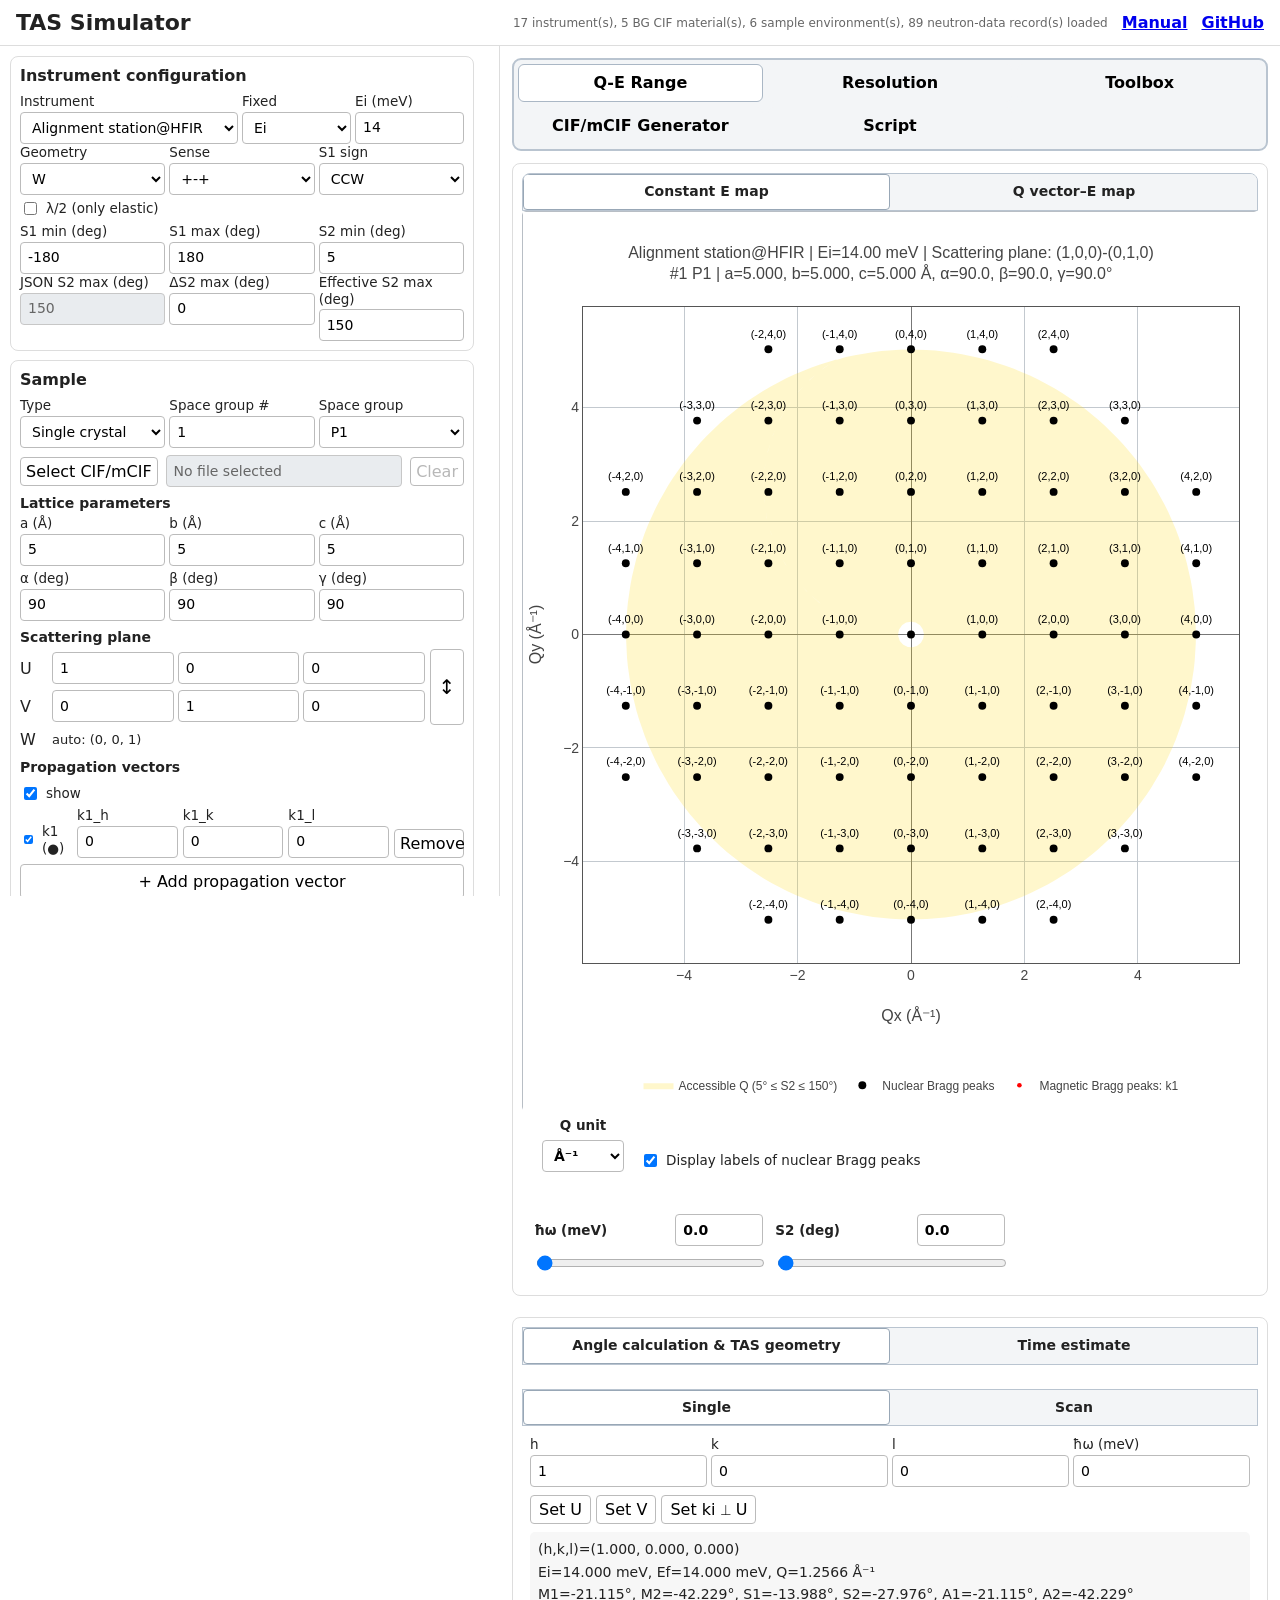
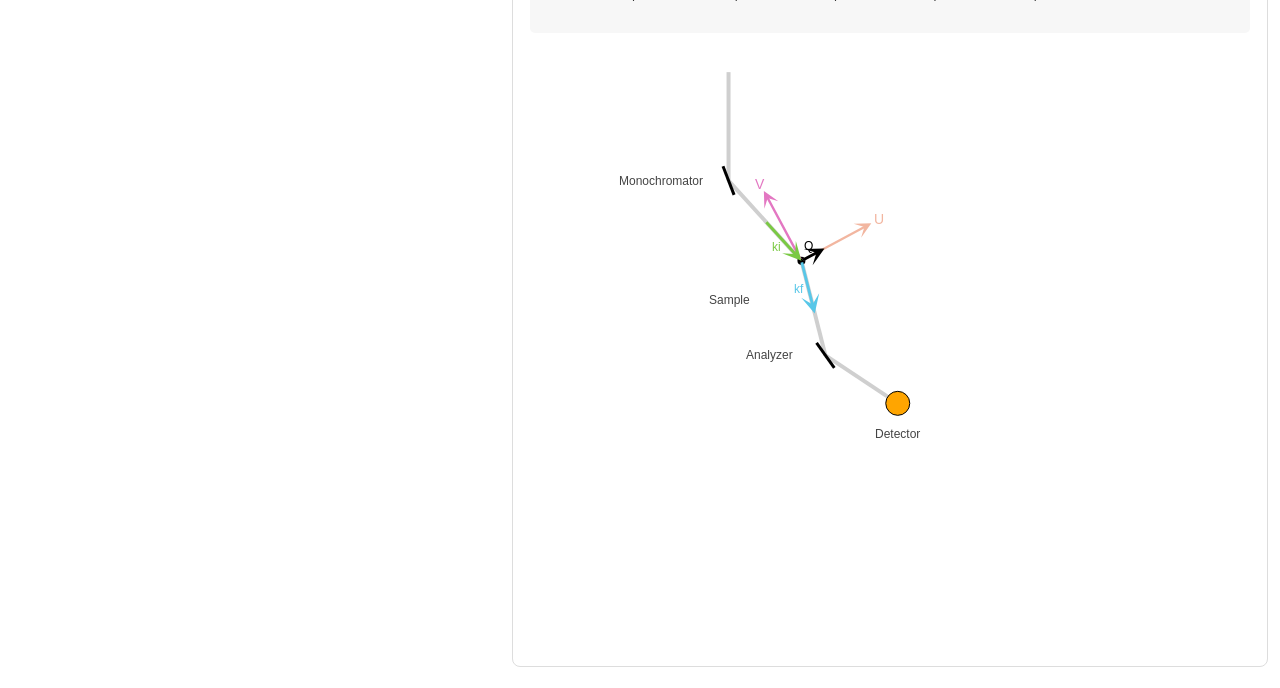
==== commit b2ddef2f: "update UI" ====
--- a/index.html
+++ b/index.html
@@ -1,665 +1,610 @@
-<!doctype html>
+<!DOCTYPE html>
+
 <html lang="en">
 <head>
-  <meta charset="utf-8" />
-  <meta name="viewport" content="width=device-width, initial-scale=1" />
-  <title>TAS Q-E Range & Resolution Simulator</title>
-  <link rel="icon" href="data:,">
-  <link rel="stylesheet" href="styles.css" />
-  <script src="https://cdn.plot.ly/plotly-2.35.2.min.js"></script>
+<meta charset="utf-8"/>
+<meta content="width=device-width, initial-scale=1" name="viewport"/>
+<title>TAS Q-E Range &amp; Resolution Simulator</title>
+<link href="data:," rel="icon"/>
+<link href="styles.css" rel="stylesheet"/>
+<script src="https://cdn.plot.ly/plotly-2.35.2.min.js"></script>
 </head>
 <body>
-<header><h1>TAS Q-E Range & Resolution Simulator</h1><div id="status" class="status"></div></header>
+<header><h1>TAS Q-E Range &amp; Resolution Simulator</h1><div class="status" id="status"></div></header>
 <div class="shell">
 <aside class="sidebar">
 <section>
-  <h2>Instrument configuration</h2>
-  <div class="instrument-primary-row">
-    <label>Instrument<select id="instrument"><option>Loading...</option></select></label>
-    <label>Fixed<select id="energyMode"><option value="Ei fixed">Ei</option><option value="Ef fixed" selected>Ef</option></select></label>
-    <label id="energyLabel">Ef (meV)<input id="energy" type="number" value="14.7" step="0.1"></label>
-  </div>
-  <div class="grid3" id="tasConventionRow">
-    <label id="geometryRow">Geometry<select id="geometry"><option>W</option><option>anti-W</option></select></label>
-    <label id="senseRow">Sense<select id="sense"><option>+++</option><option>+-+</option><option selected>-+-</option><option>---</option></select></label>
-  </div>
-  <div class="grid2">
-    <label class="checkbox-label"><input id="lambdaHalf" type="checkbox"><span>λ/2 (only elastic)</span></label>
-    <span></span>
-  </div>
-  <div class="grid3">
-    <label id="s1minWrap">S1 min (deg)<input id="S1min" type="number" value="-180" step="0.1"></label>
-    <label id="s1maxWrap">S1 max (deg)<input id="S1max" type="number" value="180" step="0.1"></label>
-    <label id="s2Label">S2 min (deg)<input id="S2min" type="number" value="8" step="0.1"></label>
-  </div>
-  <div class="grid3" id="s2MaxControlRow">
-    <label id="s2MaxBaseLabel">JSON S2 max (deg)<input id="S2maxBase" type="number" step="0.1" readonly></label>
-    <label id="s2MaxControlLabel">ΔS2 max (deg)<input id="S2maxUser" type="number" value="0" step="0.1"></label>
-    <label id="s2MaxEffectiveLabel">Effective S2 max (deg)<input id="S2maxEffective" type="number" step="0.1"></label>
-  </div>
+<h2>Instrument configuration</h2>
+<div class="instrument-primary-row">
+<label>Instrument<select id="instrument"><option>Loading...</option></select></label>
+<label>Fixed<select id="energyMode"><option value="Ei fixed">Ei</option><option selected="" value="Ef fixed">Ef</option></select></label>
+<label id="energyLabel">Ef (meV)<input id="energy" step="0.1" type="number" value="14.7"/></label>
+</div>
+<div class="grid3" id="tasConventionRow">
+<label id="geometryRow">Geometry<select id="geometry"><option>W</option><option>anti-W</option></select></label>
+<label id="senseRow">Sense<select id="sense"><option>+++</option><option>+-+</option><option selected="">-+-</option><option>---</option></select></label>
+</div>
+<div class="grid2">
+<label class="checkbox-label"><input id="lambdaHalf" type="checkbox"/><span>λ/2 (only elastic)</span></label>
+<span></span>
+</div>
+<div class="grid3">
+<label id="s1minWrap">S1 min (deg)<input id="S1min" step="0.1" type="number" value="-180"/></label>
+<label id="s1maxWrap">S1 max (deg)<input id="S1max" step="0.1" type="number" value="180"/></label>
+<label id="s2Label">S2 min (deg)<input id="S2min" step="0.1" type="number" value="8"/></label>
+</div>
+<div class="grid3" id="s2MaxControlRow">
+<label id="s2MaxBaseLabel">JSON S2 max (deg)<input id="S2maxBase" readonly="" step="0.1" type="number"/></label>
+<label id="s2MaxControlLabel">ΔS2 max (deg)<input id="S2maxUser" step="0.1" type="number" value="0"/></label>
+<label id="s2MaxEffectiveLabel">Effective S2 max (deg)<input id="S2maxEffective" step="0.1" type="number"/></label>
+</div>
 </section>
 <section>
-  <h2>Sample</h2>
-  <div class="sample-spacegroup-row">
-    <label>Type<select id="sampleMode"><option value="single" selected>Single crystal</option><option value="powder">Powder</option></select></label>
-    <label>Space group #
-      <input id="sampleSpaceGroupNumber" type="number" min="1" max="230" step="1" value="1" inputmode="numeric">
-    </label>
-    <label>Space group
+<h2>Sample</h2>
+<div class="sample-spacegroup-row">
+<label>Type<select id="sampleMode"><option selected="" value="single">Single crystal</option><option value="powder">Powder</option></select></label>
+<label>Space group #
+      <input id="sampleSpaceGroupNumber" inputmode="numeric" max="230" min="1" step="1" type="number" value="1"/>
+</label>
+<label>Space group
       <select id="sampleSpaceGroup"><option value="">Loading space groups...</option></select>
-    </label>
-  </div>
-  <div id="cifSelectRow" class="cif-select-row">
-    <button id="cifSelectButton" type="button">Select CIF/mCIF</button>
-    <input id="cifFileName" class="cif-file-name" type="text" value="No file selected" readonly aria-label="Selected CIF file">
-    <button id="cifClearButton" type="button" disabled>Clear</button>
-    <input id="cifFileInput" type="file" accept=".cif,.mcif,text/plain" hidden>
-  </div>
-  <h3>Lattice parameters</h3>
-  <div class="grid3">
-    <label>a (Å)<input id="a" type="number" value="5" step="0.01"></label><label>b (Å)<input id="b" type="number" value="5" step="0.01"></label><label>c (Å)<input id="c" type="number" value="5" step="0.01"></label>
-    <label>α (deg)<input id="alpha" type="number" value="90" step="1"></label><label>β (deg)<input id="beta" type="number" value="90" step="1"></label><label>γ (deg)<input id="gamma" type="number" value="90" step="1"></label>
-  </div>
-  <div id="singleCrystalInputs">
-    <h3>Scattering plane</h3>
-    <div class="uv-entry-grid">
-      <div class="vector uv-vector-u"><span>U</span><input id="Uh" type="number" value="1"><input id="Uk" type="number" value="0"><input id="Ul" type="number" value="0"></div>
-      <div class="vector uv-vector-v"><span>V</span><input id="Vh" type="number" value="0"><input id="Vk" type="number" value="1"><input id="Vl" type="number" value="0"></div>
-      <button id="flipUV" class="uv-flip-button" type="button" title="Swap U and V" aria-label="Swap U and V">↕</button>
-    </div>
-    <div class="vector auto-row"><span>W</span><span id="Wauto" class="auto-vector">auto: (0, 0, 1)</span></div>
-  </div>
-  <h3>Propagation vectors</h3>
-  <label class="checkbox-label"><input id="showPropagation" type="checkbox" checked><span>show</span></label>
-  <input id="propagationCount" type="hidden" value="1">
-  <div id="propagationVectors" class="propagation-vectors">
-    <div class="propagation-row" data-q-index="1"><label class="checkbox-label propagation-enable"><input id="q_enable1" type="checkbox" checked><span>k1</span></label><label>k1_h<input id="q1_h" type="text" inputmode="text" value="0"></label><label>k1_k<input id="q1_k" type="text" inputmode="text" value="0"></label><label>k1_l<input id="q1_l" type="text" inputmode="text" value="0"></label><button type="button" class="remove-propagation-vector" data-q-index="1">Remove</button></div>
-  </div>
-  <button id="addPropagationVector" class="dynamic-add-wide" type="button">+ Add propagation vector</button>
-  <div id="referenceSection">
-    <h3>Sample orientation</h3>
-    <label>Orientation reference<select id="orientationReference"><option value="perpU" selected>k<sub>i</sub> ⟂ U</option><option value="perpV">k<sub>i</sub> ⟂ V</option><option value="parallelU">k<sub>i</sub> ∥ U</option><option value="parallelV">k<sub>i</sub> ∥ V</option><option value="bragg">Bragg peak position</option></select></label>
-    <div id="braggReferenceInputs" class="grid4 hidden"><label>h<input id="refh" type="number" value="1" step="0.1"></label><label>k<input id="refk" type="number" value="0" step="0.1"></label><label>l<input id="refl" type="number" value="0" step="0.1"></label><label>S1 (deg)<input id="refs1" type="number" value="0" step="0.1"></label></div>
-    <div id="braggPlaneWarning" class="orientation-plane-warning hidden" role="status" aria-live="polite"></div>
-  </div>
-  <h3>Background scattering</h3>
-  <input id="backgroundCount" type="hidden" value="1">
-  <div id="backgroundRows" class="background-rows">
-    <div class="background-row" data-background-index="1"><label><span class="background-label"><i class="bg-swatch bg1"></i>BG1</span><select id="backgroundSelect1"><option value="">None</option></select></label><button type="button" class="remove-background" data-background-index="1">Remove</button></div>
-  </div>
-  <button id="addBackground" class="dynamic-add-wide" type="button">+ Add background</button>
+</label>
+</div>
+<div class="cif-select-row" id="cifSelectRow">
+<button id="cifSelectButton" type="button">Select CIF/mCIF</button>
+<input aria-label="Selected CIF file" class="cif-file-name" id="cifFileName" readonly="" type="text" value="No file selected"/>
+<button disabled="" id="cifClearButton" type="button">Clear</button>
+<input accept=".cif,.mcif,text/plain" hidden="" id="cifFileInput" type="file"/>
+</div>
+<h3>Lattice parameters</h3>
+<div class="grid3">
+<label>a (Å)<input id="a" step="0.01" type="number" value="5"/></label><label>b (Å)<input id="b" step="0.01" type="number" value="5"/></label><label>c (Å)<input id="c" step="0.01" type="number" value="5"/></label>
+<label>α (deg)<input id="alpha" step="1" type="number" value="90"/></label><label>β (deg)<input id="beta" step="1" type="number" value="90"/></label><label>γ (deg)<input id="gamma" step="1" type="number" value="90"/></label>
+</div>
+<div id="singleCrystalInputs">
+<h3>Scattering plane</h3>
+<div class="uv-entry-grid">
+<div class="vector uv-vector-u"><span>U</span><input id="Uh" type="number" value="1"/><input id="Uk" type="number" value="0"/><input id="Ul" type="number" value="0"/></div>
+<div class="vector uv-vector-v"><span>V</span><input id="Vh" type="number" value="0"/><input id="Vk" type="number" value="1"/><input id="Vl" type="number" value="0"/></div>
+<button aria-label="Swap U and V" class="uv-flip-button" id="flipUV" title="Swap U and V" type="button">↕</button>
+</div>
+<div class="vector auto-row"><span>W</span><span class="auto-vector" id="Wauto">auto: (0, 0, 1)</span></div>
+</div>
+<h3>Propagation vectors</h3>
+<label class="checkbox-label"><input checked="" id="showPropagation" type="checkbox"/><span>show</span></label>
+<input id="propagationCount" type="hidden" value="1"/>
+<div class="propagation-vectors" id="propagationVectors">
+<div class="propagation-row" data-q-index="1"><label class="checkbox-label propagation-enable"><input checked="" id="q_enable1" type="checkbox"/><span>k1</span></label><label>k1_h<input id="q1_h" inputmode="text" type="text" value="0"/></label><label>k1_k<input id="q1_k" inputmode="text" type="text" value="0"/></label><label>k1_l<input id="q1_l" inputmode="text" type="text" value="0"/></label><button class="remove-propagation-vector" data-q-index="1" type="button">Remove</button></div>
+</div>
+<button class="dynamic-add-wide" id="addPropagationVector" type="button">+ Add propagation vector</button>
+<div id="referenceSection">
+<h3>Sample orientation</h3>
+<label>Orientation reference<select id="orientationReference"><option selected="" value="perpU">k<sub>i</sub> ⟂ U</option><option value="perpV">k<sub>i</sub> ⟂ V</option><option value="parallelU">k<sub>i</sub> ∥ U</option><option value="parallelV">k<sub>i</sub> ∥ V</option><option value="bragg">Bragg peak position</option></select></label>
+<div class="grid4 hidden" id="braggReferenceInputs"><label>h<input id="refh" step="0.1" type="number" value="1"/></label><label>k<input id="refk" step="0.1" type="number" value="0"/></label><label>l<input id="refl" step="0.1" type="number" value="0"/></label><label>S1 (deg)<input id="refs1" step="0.1" type="number" value="0"/></label></div>
+<div aria-live="polite" class="orientation-plane-warning hidden" id="braggPlaneWarning" role="status"></div>
+</div>
+<h3>Background scattering</h3>
+<input id="backgroundCount" type="hidden" value="1"/>
+<div class="background-rows" id="backgroundRows">
+<div class="background-row" data-background-index="1"><label><span class="background-label"><i class="bg-swatch bg1"></i>BG1</span><select id="backgroundSelect1"><option value="">None</option></select></label><button class="remove-background" data-background-index="1" type="button">Remove</button></div>
+</div>
+<button class="dynamic-add-wide" id="addBackground" type="button">+ Add background</button>
 </section>
 <section id="darkSection"><h2>Dark angle</h2>
-  <label class="checkbox-label"><input id="addDark" type="checkbox"><span>show</span></label>
-  <input id="darkAssetCount" type="hidden" value="1">
-  <div id="darkAssets">
-    <div class="dark-asset" data-dark-slot="1">
-      <div class="dark-asset-head"><label class="checkbox-label"><input id="darkEnable1" type="checkbox" checked><span>Dark angle 1</span></label><label>Sample environment<select id="seSelect"><option value="">Standard</option></select></label><button type="button" class="remove-dark-asset" data-dark-slot="1">Remove</button></div>
-      <div class="grid2"><label>Reference<select id="darkRef"><option>Reference Q</option><option>Direct beam</option><option>Fixed</option></select></label><label>Rotation (deg)<input id="darkRotation" type="number" value="0" step="1"></label></div>
-      <div id="darkRefQRow1" class="grid3"><label>h<input id="darkRefH1" type="number" value="1" step="0.1"></label><label>k<input id="darkRefK1" type="number" value="0" step="0.1"></label><label>l<input id="darkRefL1" type="number" value="0" step="0.1"></label></div>
-      <input id="darkRangeCount1" type="hidden" value="1">
-      <div class="dark-table" data-dark-range-table="1"><div>No.</div><div>From</div><div>To</div><div>Offset</div><div></div>
-        <span class="dark-range-number" data-dark-range="0">1</span><input id="darkFrom0" data-dark-range="0" type="number" value="0"><input id="darkTo0" data-dark-range="0" type="number" value="0"><input id="darkOffset0" data-dark-range="0" type="number" value="0"><button type="button" class="remove-dark-range" data-dark-slot="1" data-dark-range="0">Remove</button>
-      </div>
-      <button type="button" class="add-dark-range dynamic-add-wide" data-dark-slot="1">+ Add range</button>
-    </div>
-  </div>
-  <button id="addDarkAsset" class="dynamic-add-wide" type="button">+ Add dark angle</button>
+<label class="checkbox-label"><input id="addDark" type="checkbox"/><span>show</span></label>
+<input id="darkAssetCount" type="hidden" value="1"/>
+<div id="darkAssets">
+<div class="dark-asset" data-dark-slot="1">
+<div class="dark-asset-head"><label class="checkbox-label"><input checked="" id="darkEnable1" type="checkbox"/><span>Dark angle 1</span></label><label>Sample environment<select id="seSelect"><option value="">Standard</option></select></label><button class="remove-dark-asset" data-dark-slot="1" type="button">Remove</button></div>
+<div class="grid2"><label>Reference<select id="darkRef"><option>Reference Q</option><option>Direct beam</option><option>Fixed</option></select></label><label>Rotation (deg)<input id="darkRotation" step="1" type="number" value="0"/></label></div>
+<div class="grid3" id="darkRefQRow1"><label>h<input id="darkRefH1" step="0.1" type="number" value="1"/></label><label>k<input id="darkRefK1" step="0.1" type="number" value="0"/></label><label>l<input id="darkRefL1" step="0.1" type="number" value="0"/></label></div>
+<input id="darkRangeCount1" type="hidden" value="1"/>
+<div class="dark-table" data-dark-range-table="1"><div>No.</div><div>From</div><div>To</div><div>Offset</div><div></div>
+<span class="dark-range-number" data-dark-range="0">1</span><input data-dark-range="0" id="darkFrom0" type="number" value="0"/><input data-dark-range="0" id="darkTo0" type="number" value="0"/><input data-dark-range="0" id="darkOffset0" type="number" value="0"/><button class="remove-dark-range" data-dark-range="0" data-dark-slot="1" type="button">Remove</button>
+</div>
+<button class="add-dark-range dynamic-add-wide" data-dark-slot="1" type="button">+ Add range</button>
+</div>
+</div>
+<button class="dynamic-add-wide" id="addDarkAsset" type="button">+ Add dark angle</button>
 </section>
 </aside>
 <main>
-  <div id="errorBox" class="error hidden"></div>
+<div class="error hidden" id="errorBox"></div>
+<nav aria-label="Simulator view" class="main-tabs" role="tablist">
+<button aria-controls="qePanel" aria-selected="true" class="tab-button active" data-tab="qe" id="tabQe" role="tab" type="button">Q-E Range</button>
+<button aria-controls="resolutionPanel" aria-selected="false" class="tab-button" data-tab="resolution" id="tabResolution" role="tab" type="button">Resolution</button>
+<button aria-controls="toolboxPanel" aria-selected="false" class="tab-button" data-tab="toolbox" id="tabToolbox" role="tab" type="button">Toolbox</button>
+<button aria-controls="structurePanel" aria-selected="false" class="tab-button" data-tab="cif-generator" id="tabCifGenerator" role="tab" type="button">CIF/mCIF Generator</button>
+<button aria-controls="scriptPanel" aria-selected="false" class="tab-button" data-tab="script" id="tabScript" role="tab" type="button">Script</button>
+</nav>
+<div aria-labelledby="tabQe" class="tab-panel" id="qePanel" role="tabpanel">
+<div id="singleMain">
+<div class="chart-grid"><div class="qe-main-plot-column">
+<div aria-label="Q-E map view" class="geometry-card-tabs qe-map-tabs" role="tablist">
+<button aria-controls="qeConstantMapPane" aria-selected="true" class="geometry-card-tab active" id="qeMapTabConstant" role="tab" type="button">Constant E map</button>
+<button aria-controls="qeVectorMapPane" aria-selected="false" class="geometry-card-tab" id="qeMapTabVector" role="tab" type="button">Q vector–E map</button>
+</div>
+<div class="qe-map-toolbar"><label>Q unit<select id="qeMapUnit"><option value="ainv">Å⁻¹</option><option value="rlu">r.l.u.</option></select></label></div>
+<div aria-labelledby="qeMapTabConstant" class="qe-map-pane" id="qeConstantMapPane" role="tabpanel">
+<div class="qe-plot" id="singlePlot"></div><div class="qe-plot powder hidden" id="powderPlot"></div>
+<div class="energy-slider-row"><label>ħω<input id="hwSlider" max="0" min="0" step="1" type="range" value="0"/></label><output id="hwValue">0.0 meV</output></div>
+</div>
+<div aria-labelledby="qeMapTabVector" class="qe-map-pane hidden" id="qeVectorMapPane" role="tabpanel">
+<div class="qe-vector-inputs">
+<div class="qe-vector-point"><strong>HKL 1</strong><label>H<input id="qeVecH0" step="0.1" type="number" value="-1"/></label><label>K<input id="qeVecK0" step="0.1" type="number" value="-1"/></label><label>L<input id="qeVecL0" step="0.1" type="number" value="0"/></label></div>
+<div class="qe-vector-point"><strong>HKL 2</strong><label>H<input id="qeVecH1" step="0.1" type="number" value="1"/></label><label>K<input id="qeVecK1" step="0.1" type="number" value="-2"/></label><label>L<input id="qeVecL1" step="0.1" type="number" value="0"/></label></div>
+</div>
+<div aria-live="polite" class="orientation-plane-warning hidden" id="qeVectorPlaneWarning"></div>
+<div class="qe-plot" id="qeVectorPlot"></div>
+<div aria-live="polite" class="time-estimate-message" id="qeVectorMessage"></div>
+</div>
+</div><div class="geometry-card">
+<div aria-label="Angle calculation and time estimate" class="geometry-card-tabs" role="tablist">
+<button aria-controls="geometryAnglesPane" aria-selected="true" class="geometry-card-tab active" id="geometryTabAngles" role="tab" type="button">Angle calculation &amp; TAS geometry</button>
+<button aria-controls="geometryTimePane" aria-selected="false" class="geometry-card-tab" id="geometryTabTime" role="tab" type="button">Time estimate</button>
+</div>
+<div aria-labelledby="geometryTabAngles" class="geometry-card-pane" id="geometryAnglesPane" role="tabpanel">
+<div aria-live="polite" class="qe-spurion-warning geometry-spurion-warning" id="geometrySpurionWarning"></div>
+<div aria-label="Angle calculation mode" class="geometry-card-tabs geometry-inner-tabs" id="geometryCalcModeTabs" role="tablist">
+<button aria-controls="singleGeometryTarget" aria-selected="true" class="geometry-card-tab active" id="geometryModeSingle" role="tab" type="button">Single</button>
+<button aria-controls="scanGeometryTarget" aria-selected="false" class="geometry-card-tab" id="geometryModeScan" role="tab" type="button">Scan</button>
+</div>
+<div class="geometry-target">
+<div id="singleGeometryTarget">
+<div class="geometry-target-row"><div class="grid4"><label>h<input id="geomH" step="0.1" type="number" value="1"/></label><label>k<input id="geomK" step="0.1" type="number" value="0"/></label><label>l<input id="geomL" step="0.1" type="number" value="0"/></label><label>ħω (meV)<input id="geomHW" step="0.1" type="number" value="0"/></label></div><div class="geometry-target-buttons"><div class="geometry-target-all-buttons"><button id="geomSetU" type="button">Set U</button><button id="geomSetV" type="button">Set V</button><button id="geomPerpU" type="button">ki ⟂ U</button><button id="geomPerpV" type="button">ki ⟂ V</button><button class="hidden" id="geomParallelU" type="button">ki ∥ U</button><button class="hidden" id="geomParallelV" type="button">ki ∥ V</button><button class="hidden" id="geomSetBragg" type="button">Set Bragg peak</button></div></div></div>
+</div>
+<div class="geometry-scan-target hidden" id="scanGeometryTarget">
+<div class="geometry-scan-grid geometry-scan-grid-initial"><label>H initial<input id="geomScanH0" step="0.1" type="number" value="1"/></label><label>K initial<input id="geomScanK0" step="0.1" type="number" value="0"/></label><label>L initial<input id="geomScanL0" step="0.1" type="number" value="0"/></label><label>ħω initial (meV)<input id="geomScanHW0" step="0.1" type="number" value="0"/></label><label>Points<input id="geomScanNpts" min="2" step="1" type="number" value="11"/></label></div>
+<div class="geometry-scan-grid geometry-scan-grid-final"><label>H final<input id="geomScanH1" step="0.1" type="number" value="1"/></label><label>K final<input id="geomScanK1" step="0.1" type="number" value="0"/></label><label>L final<input id="geomScanL1" step="0.1" type="number" value="0"/></label><label>ħω final (meV)<input id="geomScanHW1" step="0.1" type="number" value="10"/></label><div aria-hidden="true" class="geometry-scan-empty"></div></div>
+</div>
+<div class="powder-geometry-target hidden" id="powderGeometryTarget">
+<label>S2 (deg)<input id="powderGeomS2" inputmode="text" type="text" value="-30"/></label>
+<label>Q (Å⁻¹)<input id="powderGeomQ" inputmode="text" type="text" value="1.0"/></label>
+<label>ħω (meV)<input id="powderGeomHW" inputmode="text" type="text" value="0"/></label>
+</div>
+<div aria-live="polite" class="orientation-plane-warning hidden" id="geometryPlaneWarning"></div>
+<div class="geometry-angles" id="geometryAngles">Enter a target Q and ħω to calculate TAS angles.</div>
+</div>
+<div id="geometryDefaultPlotMount"><div class="qe-plot geometry" id="geometryPlot"></div></div>
+<div class="geometry-scan-output hidden" id="geometryScanOutput">
+<div aria-label="Scan output" class="geometry-card-tabs geometry-inner-tabs" role="tablist">
+<button aria-controls="geometryScanTablePane" aria-selected="true" class="geometry-card-tab active" id="geometryScanTabTable" role="tab" type="button">Table</button>
+<button aria-controls="geometryScanPlotPane" aria-selected="false" class="geometry-card-tab" id="geometryScanTabPlot" role="tab" type="button">TAS geometry</button>
+</div>
+<div aria-labelledby="geometryScanTabTable" class="geometry-scan-output-pane" id="geometryScanTablePane" role="tabpanel">
+<div class="geometry-scan-table-panel" id="geometryScanTableHost"></div>
+</div>
+<div aria-labelledby="geometryScanTabPlot" class="geometry-scan-output-pane hidden" id="geometryScanPlotPane" role="tabpanel">
+<div class="geometry-scan-point-row"><label>No.<input id="geomScanPointSlider" max="11" min="1" step="1" type="range" value="1"/></label><output id="geomScanPointValue">1 / 11</output></div>
+<div id="geometryScanPlotMount"></div>
+</div>
+</div>
+</div>
+<div aria-labelledby="geometryTabTime" class="geometry-card-pane time-estimate-pane hidden" id="geometryTimePane" role="tabpanel">
+<div class="time-info-panel hidden" id="timeEstimateInfoPanel">
+<div class="time-range-help">Command selects the action (drive / driverel / scan / scanrel / scantitle / count / wait / loop); Target selects the motor or logical variable for motion commands. Scan/scanrel Details use initial final step. HKLE uses H, K, L and E fields; at least one field must be ranged for a scan. br uses one HKL field with three space-separated values. scantitle accepts free text and enclosing loopN references (for example T=loop1), which export as SPICE loop variables such as T=%i. loop automatically creates its paired endloop. count uses MCU; wait remains in seconds. Scan/count MCU values are converted to real time using the MCU setting below. Fractions are accepted in numeric Details.</div>
+<div class="time-mcu-help"><strong>Calc MCU:</strong> Scan and count durations use the MCU value above together with the configured seconds per MCU. Ranged scan MCU values are used as relative weights and only unfixed scans are rescaled to fit the Scan start–finish time. Loop repetitions and Movement time are included. Fixed-Details commands use MCU = 0; wait remains in seconds. Adjusted MCU values are whole numbers and are truncated downward.</div>
+</div>
+<div aria-label="Time estimate settings" class="time-estimate-settings">
+<label><span>1 MCU =</span><span class="time-setting-entry"><input id="timeMcuSecondsPerUnit" inputmode="decimal" min="0.000001" step="0.001" type="number" value="1"/><span>s</span></span></label>
+<label><span>Movement time</span><span class="time-setting-entry"><input id="timeMovementPercent" inputmode="decimal" min="0" step="0.1" type="number" value="1"/><span>%</span></span></label>
+<button aria-controls="timeEstimateInfoPanel" aria-expanded="false" class="info-toggle-button" id="timeEstimateInfoToggle" title="Show Time estimate information" type="button">ⓘ Info</button>
+</div>
+<div class="time-scan-table-wrap">
+<div class="time-scan-table">
+<div class="time-scan-header">Index</div>
+<div class="time-scan-header">Command</div>
+<div class="time-scan-header">Target</div>
+<div class="time-scan-header">Details</div>
+<div class="time-scan-header">MCU</div>
+<div class="time-scan-header time-fix-header"><span>Fix</span><input aria-label="Fix selected scans or all scans" id="timeFixAll" type="checkbox"/></div>
+<div class="time-scan-rows" id="timeScanRows"></div>
+</div>
+</div>
+<div class="time-scan-actions">
+<button id="timeCopyScan" type="button">Copy</button>
+<button id="timeAddScan" type="button">Add</button>
+<button disabled="" id="timeRemoveScan" type="button">Remove</button>
+</div>
+<div class="time-estimate-controls">
+<div class="time-estimate-button-row">
+<button class="time-set-now" id="timeEstimateNow" type="button">Set now</button>
+<button id="timeEstimateCalc" type="button">Calc finish</button>
+<button id="timeEstimateCalcMcu" type="button">Calc MCU</button>
+</div>
+<label class="time-datetime-label time-start-row">
+<span class="time-datetime-title">Scan start</span>
+<span class="time-datetime-entry">
+<input aria-label="Scan start date" id="timeEstimateStartDate" type="date"/>
+<span class="time-clock-entry"><input aria-label="Scan start hour" id="timeEstimateStartHour" inputmode="numeric" maxlength="2" placeholder="HH" type="text"/><span>:</span><input aria-label="Scan start minute" id="timeEstimateStartMinute" inputmode="numeric" maxlength="2" placeholder="MM" type="text"/></span>
+</span>
+</label>
+<label class="time-datetime-label time-finish-row">
+<span class="time-datetime-title">Scan finish</span>
+<span class="time-datetime-entry">
+<input aria-label="Scan finish date" id="timeEstimateEndDate" type="date"/>
+<span class="time-clock-entry"><input aria-label="Scan finish hour" id="timeEstimateEndHour" inputmode="numeric" maxlength="2" placeholder="HH" type="text"/><span>:</span><input aria-label="Scan finish minute" id="timeEstimateEndMinute" inputmode="numeric" maxlength="2" placeholder="MM" type="text"/></span>
+</span>
+</label>
+</div>
+<div aria-live="polite" class="time-estimate-message" id="timeEstimateMessage"></div>
+</div>
+</div></div>
+</div>
+</div>
+<div aria-labelledby="tabResolution" class="tab-panel hidden" id="resolutionPanel" role="tabpanel">
+<div class="resolution-workspace">
+<aside class="resolution-instrument-details" id="resolutionInstrumentDetails">
+<div class="resolution-detail-title">Instrument details</div>
+<section class="instrument-fixed-section"><div class="instrument-fixed-heading">Focusing conditions</div>
+<div class="grid2 compact-checks">
+<div><b>Monochromator</b><label><input id="monoHF" type="checkbox"/> Horizontal</label><label><input checked="" id="monoVF" type="checkbox"/> Vertical</label><label>H blades<input id="monoHB" min="1" type="number" value="1"/></label><label>V blades<input id="monoVB" min="1" type="number" value="1"/></label></div>
+<div><b>Analyzer</b><label><input id="anaHF" type="checkbox"/> Horizontal</label><label><input checked="" id="anaVF" type="checkbox"/> Vertical</label><label>H blades<input id="anaHB" min="1" type="number" value="1"/></label><label>V blades<input id="anaVB" min="1" type="number" value="1"/></label></div>
+</div>
+</section>
+<section class="instrument-fixed-section"><div class="instrument-fixed-heading">Collimator conditions <small>(min)</small></div><div class="grid2">
+<label class="checkbox-label"><input id="gm1" type="checkbox"/><span>1st supermirror</span></label><label>m-value<input id="div1m" step="0.1" type="number" value="2"/></label>
+<label>1st H<input id="div1h" type="number" value="40"/></label><label>1st V<input id="div1v" type="number" value="40"/></label><label>2nd H<input id="div2h" type="number" value="40"/></label><label>2nd V<input id="div2v" type="number" value="40"/></label><label>3rd H<input id="div3h" type="number" value="40"/></label><label>3rd V<input id="div3v" type="number" value="40"/></label><label>4th H<input id="div4h" type="number" value="80"/></label><label>4th V<input id="div4v" type="number" value="80"/></label></div></section>
+<details><summary>Crystal &amp; Mosaic <small>(min)</small></summary>
+<h3>Monochromator</h3><div class="grid2"><label>Crystal<select id="monoCrystal"></select></label><label>d (Å)<input id="dMono" step="0.001" type="number" value="3.355"/></label><label>Mosaic H<input id="mosMonoH" type="number" value="30"/></label><label>Mosaic V<input id="mosMonoV" type="number" value="30"/></label></div>
+<h3>Sample</h3><div class="grid2"><label>Mosaic H<input id="mosSamH" type="number" value="60"/></label><label>Mosaic V<input id="mosSamV" type="number" value="60"/></label></div>
+<h3>Analyzer</h3><div class="grid2"><label>Crystal<select id="anaCrystal"></select></label><label>d (Å)<input id="dAna" step="0.001" type="number" value="3.355"/></label><label>Mosaic H<input id="mosAnaH" type="number" value="30"/></label><label>Mosaic V<input id="mosAnaV" type="number" value="30"/></label></div>
+</details>
+<details><summary>Component size <small>(m)</small></summary>
+<h3>Distance</h3><div class="grid4"><label>L0<input id="L0" step="0.01" type="number" value="1.5"/></label><label>L1<input id="L1" step="0.01" type="number" value="1.5"/></label><label>L2<input id="L2" step="0.01" type="number" value="1.5"/></label><label>L3<input id="L3" step="0.01" type="number" value="1.5"/></label></div>
+<h3>Beam</h3><div class="grid2"><label>Width<input id="beamW" step="0.001" type="number" value="0.02"/></label><label>Height<input id="beamH" step="0.001" type="number" value="0.02"/></label></div>
+<h3>Monochromator per piece</h3><div class="grid3"><label>Width<input id="monoW" step="0.001" type="number" value="0.02"/></label><label>Height<input id="monoH" step="0.001" type="number" value="0.02"/></label><label>Thickness<input id="monoT" step="0.001" type="number" value="0.002"/></label></div>
+<h3>Analyzer per piece</h3><div class="grid3"><label>Width<input id="anaW" step="0.001" type="number" value="0.02"/></label><label>Height<input id="anaH" step="0.001" type="number" value="0.02"/></label><label>Thickness<input id="anaT" step="0.001" type="number" value="0.002"/></label></div>
+<h3>Detector</h3><div class="grid2"><label>Width<input id="detW" step="0.001" type="number" value="0.02"/></label><label>Height<input id="detH" step="0.001" type="number" value="0.02"/></label></div>
+</details>
+</aside>
+<div class="resolution-main-column">
+<section class="calc-card" id="resolutionCalculation">
+<h2>Calculation point</h2>
+<div class="toolbar"><label>Approximation<select id="method"><option>Cooper-Nathans</option><option>Popovici</option></select></label><label>Mode<select id="calcMode"><option>single</option><option>scan</option></select></label><label>Unit<select id="unit"><option value="rlu">r.l.u.</option><option value="ainv">Å⁻¹</option></select></label></div>
+<div class="grid4" id="singleInputs"><label>H<input id="h" step="0.001" type="number" value="1"/></label><label>K<input id="k" step="0.001" type="number" value="0"/></label><label>L<input id="l" step="0.001" type="number" value="0"/></label><label>ℏω (meV)<input id="hw" step="0.001" type="number" value="0"/></label></div>
+<div class="scan hidden" id="scanInputs"><div class="grid5"><label>H initial<input id="h0" type="number" value="1"/></label><label>K initial<input id="k0" type="number" value="0"/></label><label>L initial<input id="l0" type="number" value="0"/></label><label>ℏω initial<input id="hw0" type="number" value="0"/></label><label>Points<input id="npts" min="2" type="number" value="11"/></label></div><div class="grid5"><label>H final<input id="h1" type="number" value="1"/></label><label>K final<input id="k1" type="number" value="0"/></label><label>L final<input id="l1" type="number" value="0"/></label><label>ℏω final<input id="hw1" type="number" value="10"/></label><button id="calcScanResolution" type="button">Calculate</button></div></div>
+<div aria-live="polite" class="orientation-plane-warning hidden" id="resolutionPlaneWarning"></div>
+</section>
+<section class="hidden" id="result"><h2>Resolution</h2><div class="summary" id="summary"></div><div class="scan-nav hidden" id="scanNav"><button id="prev">◀ Prev</button><input id="scanSlider" max="1" min="1" type="range" value="1"/><output id="scanIndex"></output><button id="next">Next ▶</button></div><div class="plots"><div id="plotUE"></div><div id="plotVE"></div><div id="plotUV"></div><div id="plotWE"></div></div><details><summary>Resolution Matrix</summary><div>Matrix order: (Q∥, Q⊥, E, Qout)</div><pre id="matrix"></pre></details></section>
+</div>
+</div>
+</div>
+<div aria-labelledby="tabToolbox" class="tab-panel hidden" id="toolboxPanel" role="tabpanel">
+<nav aria-label="Toolbox calculators" class="toolbox-subtabs" role="tablist">
+<button aria-controls="toolboxUnitPane" aria-selected="true" class="toolbox-subtab active" data-toolbox-target="toolboxUnitPane" id="toolboxTabUnit" role="tab" type="button">Unit Conversion</button>
+<button aria-controls="toolboxS2Pane" aria-selected="false" class="toolbox-subtab" data-toolbox-target="toolboxS2Pane" id="toolboxTabS2" role="tab" type="button">S2 Conversion</button>
+<button aria-controls="toolboxAttenuationPane" aria-selected="false" class="toolbox-subtab" data-toolbox-target="toolboxAttenuationPane" id="toolboxTabAttenuation" role="tab" type="button">Neutron Attenuation</button>
+<button aria-controls="toolboxFormFactorPane" aria-selected="false" class="toolbox-subtab" data-toolbox-target="toolboxFormFactorPane" id="toolboxTabFormFactor" role="tab" type="button">Magnetic Form Factor</button>
+</nav>
+<section aria-labelledby="toolboxTabUnit" class="calc-card toolbox-card toolbox-subpanel" id="toolboxUnitPane" role="tabpanel">
+<div class="toolbox-grid">
+<label>Wavelength (Å)<input id="toolLambda" min="0" step="0.001" type="number" value="2.359"/></label>
+<label>Energy (meV)<input id="toolEnergy" min="0" step="0.001" type="number"/></label>
+<label>Wavevector k (Å⁻¹)<input id="toolK" min="0" step="0.001" type="number"/></label>
+<label>Frequency (THz)<input id="toolTHz" min="0" step="0.001" type="number"/></label>
+<label>Temperature (K)<input id="toolTemp" min="0" step="0.001" type="number"/></label>
+<label>Wavenumber (cm⁻¹)<input id="toolCm" min="0" step="0.001" type="number"/></label>
+<label>Velocity (m/s)<input id="toolVelocity" min="0" step="0.1" type="number"/></label>
+</div>
+<div class="harmonic-wrap"><div class="harmonic-table">
+<div></div><div>Wavelength (Å)</div><div>Energy (meV)</div><div>Wavevector k (Å⁻¹)</div><div>Frequency (THz)</div><div>Temperature (K)</div><div>Wavenumber (cm⁻¹)</div><div>Velocity (m/s)</div>
+<strong>1/3 λ</strong><output id="harmThirdLambda"></output><output id="harmThirdEnergy"></output><output id="harmThirdK"></output><output id="harmThirdTHz"></output><output id="harmThirdTemp"></output><output id="harmThirdCm"></output><output id="harmThirdVelocity"></output>
+<strong>1/2 λ</strong><output id="harmHalfLambda"></output><output id="harmHalfEnergy"></output><output id="harmHalfK"></output><output id="harmHalfTHz"></output><output id="harmHalfTemp"></output><output id="harmHalfCm"></output><output id="harmHalfVelocity"></output>
+<strong>2 λ</strong><output id="harmDoubleLambda"></output><output id="harmDoubleEnergy"></output><output id="harmDoubleK"></output><output id="harmDoubleTHz"></output><output id="harmDoubleTemp"></output><output id="harmDoubleCm"></output><output id="harmDoubleVelocity"></output>
+<strong>3 λ</strong><output id="harmTripleLambda"></output><output id="harmTripleEnergy"></output><output id="harmTripleK"></output><output id="harmTripleTHz"></output><output id="harmTripleTemp"></output><output id="harmTripleCm"></output><output id="harmTripleVelocity"></output>
+</div></div>
+</section>
+<section aria-labelledby="toolboxTabS2" class="calc-card s2-conversion-card toolbox-subpanel hidden" id="toolboxS2Pane" role="tabpanel">
+<div class="s2-conversion-grid">
+<label>X-ray source
+          <select id="s2ConvSource">
+<option selected="" value="1.540593">Cu Kα1</option>
+<option value="0.709317">Mo Kα1</option>
+<option value="1.788965">Co Kα1</option>
+<option value="1.936042">Fe Kα1</option>
+<option value="2.289700">Cr Kα1</option>
+<option value="0.559407">Ag Kα1</option>
+<option value="custom">Custom</option>
+</select>
+</label>
+<label>X-ray wavelength (Å)<input id="s2ConvXrayLambda" min="0" step="0.000001" type="number" value="1.540593"/></label>
+<label>Observed X-ray S2 (deg)<input id="s2ConvXrayS2" inputmode="decimal" placeholder="e.g. 20 35.5 60" type="text" value="60"/></label>
+<label>Neutron wavelength (Å)<input id="s2ConvNeutronLambda" readonly="" type="text"/></label>
+<label>Neutron S2 (deg)<input id="s2ConvNeutronS2" readonly="" type="text"/></label>
+<label>d (Å)<input id="s2ConvD" readonly="" type="text"/></label>
+</div>
+<div aria-live="polite" class="s2-conversion-info" id="s2ConvInfo"></div>
+</section>
+<section aria-labelledby="toolboxTabAttenuation" class="calc-card absorption-card toolbox-subpanel hidden" id="toolboxAttenuationPane" role="tabpanel">
+<div class="absorption-workspace">
+<div class="absorption-left">
+<div class="absorption-source-row">
+<div class="absorption-input-mode-row">
+<label>Input mode
+                <select id="absorptionInputMode">
+<option value="manual">Manual</option>
+<option selected="" value="cif">CIF/mCIF</option>
+</select>
+</label>
+</div>
+<div class="absorption-manual-row hidden" id="absorptionManualInputs">
+<label>Chemical formula<input id="absorptionFormula" placeholder="e.g. CuSe2O5" spellcheck="false" type="text" value=""/></label>
+<label>Density (g/cm³)<input id="absorptionDensity" min="0" step="0.001" type="number" value=""/></label>
+</div>
+<div class="absorption-cif-row" id="absorptionCifInputs">
+<label>Selected CIF/mCIF<input id="absorptionCifStatus" readonly="" type="text" value="No CIF/mCIF selected"/></label>
+<button id="absorptionCifSelectButton" type="button">Select CIF/mCIF</button>
+<input accept=".cif,.mcif,text/plain,chemical/x-cif" hidden="" id="absorptionCifFileInput" type="file"/>
+</div>
+</div>
+<div class="absorption-beam-row">
+<div class="absorption-beam-controls">
+<label>Energy (meV)<input id="absorptionEnergy" min="0" step="0.001" type="number"/></label>
+<label>Wavelength (Å)<input id="absorptionLambda" min="0" step="0.001" type="number"/></label>
+<label>Wave vector (Å⁻¹)<input id="absorptionK" min="0" step="0.001" type="number"/></label>
+</div>
+<button class="absorption-set-default" id="absorptionSetDefault" title="Copy fixed Instrument energy" type="button">Set default</button>
+</div>
+<div class="absorption-thickness-control">
+<label>SE transmission (%)<input id="absorptionSETransmission" max="100" min="0" step="0.1" type="number" value="100"/></label>
+<label>Sample thickness (mm)<input id="absorptionThickness" min="0" step="0.01" type="number" value="1.00"/></label>
+<label>Overall transmission (%)<input id="absorptionTransmission" max="100" min="0.000001" step="0.1" type="number" value=""/></label>
+</div>
+<div class="absorption-results" id="absorptionResults"></div>
+</div>
+<div class="absorption-right">
+<div class="absorption-plot" id="absorptionPlot"></div>
+<input aria-label="Sample thickness slider" class="absorption-plot-slider" id="absorptionThicknessSlider" max="20" min="0" step="0.01" type="range" value="1.00"/>
+<div class="absorption-plot-actions"><button disabled="" id="absorptionDownload" type="button">Download CSV</button></div>
+</div>
+</div>
+</section>
+<section aria-labelledby="toolboxTabFormFactor" class="calc-card magnetic-form-factor-card toolbox-subpanel hidden" id="toolboxFormFactorPane" role="tabpanel">
+<div class="magff-main-row">
+<label>Magnetic ion<select aria-label="Magnetic ion" id="magffIon"></select></label>
+<label>j2 contribution<select id="magffWeightMode">
+<option selected="" value="auto">Auto</option>
+<option value="zero">Spin-only (c = 0)</option>
+<option value="free">Free-ion Landé</option>
+<option value="custom">Custom c</option>
+</select></label>
+<label>Q (Å⁻¹)<input id="magffQPoint" inputmode="decimal" max="10" min="0" step="any" type="number" value="2"/></label>
+<label>|f(Q)|²<input aria-label="Squared magnetic form factor" id="magffIntensity" inputmode="decimal" min="0" step="any" type="number" value=""/></label>
+</div>
+<div class="magff-extra-row">
+<label class="hidden" id="magffConfigLabel">Electron configuration<select id="magffConfig"></select></label>
+<label class="hidden" id="magffWeightLabel">Custom c<input id="magffWeight" step="0.05" type="number" value="0"/></label>
+</div>
+<div aria-live="polite" class="magff-info" id="magffInfo" role="status"></div>
+<div aria-label="Squared magnetic form factor versus momentum transfer" class="magff-plot" id="magffPlot" role="img"></div>
+<input aria-label="Q slider" class="magff-plot-slider" id="magffQSlider" max="10" min="0" step="0.01" type="range" value="2"/>
+<div class="magff-footer"><button id="magffDownload" type="button">Download CSV</button></div>
+</section>
+</div>
+<div aria-labelledby="tabCifGenerator" class="tab-panel hidden" id="structurePanel" role="tabpanel"><section class="calc-card generator-unified-card"><div class="generator-unified-grid" id="cifGeneratorPanel"><div class="generator-unified-left"><section class="generator-shared-file"><div class="cif-pane-heading">
+<h3>CIF/mCIF file</h3>
+<div class="cif-heading-actions"><button id="cifShowCurrent" type="button">Show current file</button></div>
+</div><div class="cif-generator-source-row">
+<button id="cifLoadExisting" type="button">Select CIF/mCIF</button>
+<input aria-label="Selected CIF or mCIF for CIF Generator" class="cif-file-name" id="cifGeneratorSourceName" readonly="" type="text" value="No file selected"/>
+<button disabled="" id="cifGeneratorSourceClear" type="button">Clear</button>
+<input accept=".cif,.mcif,text/plain,chemical/x-cif" class="hidden" id="cifLoadFile" type="file"/>
+</div></section><div class="generator-mode-pane generator-unified-editor" id="generatorNuclearPane"><div class="cif-generator-input-pane">
+<section class="cif-generator-section cif-generator-source-section"><h3 class="generator-output-heading">Output file</h3>
+<label class="cif-generator-file-name">File name
+              <span class="cif-filename-entry"><input id="cifGeneratedName" type="text" value="generated_structure"/><span class="cif-filename-suffix">.cif / .mcif</span></span>
+</label>
+<div class="cif-source-button-row">
+<button class="primary-action" id="cifGenerate" type="button">Generate CIF</button>
+<button disabled="" id="cifDownload" type="button">Download CIF</button>
+<button disabled="" id="cifSet" type="button">Set CIF</button>
+</div>
+<div aria-live="polite" class="cif-generator-message hidden" id="cifGeneratorMessage"></div>
+<div class="generator-legacy-file-controls" hidden=""><div class="cif-pane-heading"><h3>CIF/mCIF file</h3><div class="cif-heading-actions"><button id="structureMcifShowCurrent" type="button">Show current file</button></div></div><div class="structure-cif-row">
+<button id="structureCifSelect" type="button">Select CIF/mCIF</button>
+<input aria-label="Selected CIF/mCIF file" class="cif-file-name" id="structureCifName" readonly="" type="text" value="No file selected"/>
+<button id="structureCifClear" type="button">Clear</button>
+</div></div><div class="mcif-export-group">
+<div class="cif-source-button-row">
+<button class="primary-action" disabled="" id="structureMcifGenerate" title="mCIF export is temporarily disabled" type="button">Generate mCIF</button>
+<button disabled="" id="structureMcifDownload" title="mCIF export is temporarily disabled" type="button">Download mCIF</button>
+<button disabled="" id="structureMcifSet" title="mCIF export is temporarily disabled" type="button">Set mCIF</button>
+</div>
+<div aria-live="polite" class="cif-generator-message" id="structureMcifMessage"></div>
+</div></section>
 
-  <nav class="main-tabs" role="tablist" aria-label="Simulator view">
-    <button id="tabQe" class="tab-button active" type="button" role="tab" aria-selected="true" aria-controls="qePanel" data-tab="qe">Q-E Range</button>
-    <button id="tabResolution" class="tab-button" type="button" role="tab" aria-selected="false" aria-controls="resolutionPanel" data-tab="resolution">Resolution</button>
-    <button id="tabToolbox" class="tab-button" type="button" role="tab" aria-selected="false" aria-controls="toolboxPanel" data-tab="toolbox">Toolbox</button>
-    <button id="tabCifGenerator" class="tab-button" type="button" role="tab" aria-selected="false" aria-controls="cifGeneratorPanel" data-tab="cif-generator">CIF Generator</button>
-    <button id="tabStructure" class="tab-button" type="button" role="tab" aria-selected="false" aria-controls="structurePanel" data-tab="structure">mCIF Generator</button>
-    <button id="tabScript" class="tab-button" type="button" role="tab" aria-selected="false" aria-controls="scriptPanel" data-tab="script">Script</button>
-  </nav>
-
-  <div id="qePanel" class="tab-panel" role="tabpanel" aria-labelledby="tabQe">
-    <div id="singleMain">
-      <div class="chart-grid"><div class="qe-main-plot-column">
-        <div class="geometry-card-tabs qe-map-tabs" role="tablist" aria-label="Q-E map view">
-          <button id="qeMapTabConstant" class="geometry-card-tab active" type="button" role="tab" aria-selected="true" aria-controls="qeConstantMapPane">Constant E map</button>
-          <button id="qeMapTabVector" class="geometry-card-tab" type="button" role="tab" aria-selected="false" aria-controls="qeVectorMapPane">Q vector–E map</button>
-        </div>
-        <div class="qe-map-toolbar"><label>Q unit<select id="qeMapUnit"><option value="ainv">Å⁻¹</option><option value="rlu">r.l.u.</option></select></label></div>
-        <div id="qeConstantMapPane" class="qe-map-pane" role="tabpanel" aria-labelledby="qeMapTabConstant">
-          <div id="singlePlot" class="qe-plot"></div><div id="powderPlot" class="qe-plot powder hidden"></div>
-          <div class="energy-slider-row"><label>ħω<input id="hwSlider" type="range" min="0" max="0" step="1" value="0"></label><output id="hwValue">0.0 meV</output></div>
-        </div>
-        <div id="qeVectorMapPane" class="qe-map-pane hidden" role="tabpanel" aria-labelledby="qeMapTabVector">
-          <div class="qe-vector-inputs">
-            <div class="qe-vector-point"><strong>HKL 1</strong><label>H<input id="qeVecH0" type="number" value="-1" step="0.1"></label><label>K<input id="qeVecK0" type="number" value="-1" step="0.1"></label><label>L<input id="qeVecL0" type="number" value="0" step="0.1"></label></div>
-            <div class="qe-vector-point"><strong>HKL 2</strong><label>H<input id="qeVecH1" type="number" value="1" step="0.1"></label><label>K<input id="qeVecK1" type="number" value="-2" step="0.1"></label><label>L<input id="qeVecL1" type="number" value="0" step="0.1"></label></div>
-          </div>
-          <div id="qeVectorPlaneWarning" class="orientation-plane-warning hidden" aria-live="polite"></div>
-          <div id="qeVectorPlot" class="qe-plot"></div>
-          <div id="qeVectorMessage" class="time-estimate-message" aria-live="polite"></div>
-        </div>
-      </div><div class="geometry-card">
-        <div class="geometry-card-tabs" role="tablist" aria-label="Angle calculation and time estimate">
-          <button id="geometryTabAngles" class="geometry-card-tab active" type="button" role="tab" aria-selected="true" aria-controls="geometryAnglesPane">Angle calculation & TAS geometry</button>
-          <button id="geometryTabTime" class="geometry-card-tab" type="button" role="tab" aria-selected="false" aria-controls="geometryTimePane">Time estimate</button>
-        </div>
-        <div id="geometryAnglesPane" class="geometry-card-pane" role="tabpanel" aria-labelledby="geometryTabAngles">
-          <div id="geometrySpurionWarning" class="qe-spurion-warning geometry-spurion-warning" aria-live="polite"></div>
-          <div id="geometryCalcModeTabs" class="geometry-card-tabs geometry-inner-tabs" role="tablist" aria-label="Angle calculation mode">
-            <button id="geometryModeSingle" class="geometry-card-tab active" type="button" role="tab" aria-selected="true" aria-controls="singleGeometryTarget">Single</button>
-            <button id="geometryModeScan" class="geometry-card-tab" type="button" role="tab" aria-selected="false" aria-controls="scanGeometryTarget">Scan</button>
-          </div>
-          <div class="geometry-target">
-            <div id="singleGeometryTarget">
-              <div class="geometry-target-row"><div class="grid4"><label>h<input id="geomH" type="number" value="1" step="0.1"></label><label>k<input id="geomK" type="number" value="0" step="0.1"></label><label>l<input id="geomL" type="number" value="0" step="0.1"></label><label>ħω (meV)<input id="geomHW" type="number" value="0" step="0.1"></label></div><div class="geometry-target-buttons"><div class="geometry-target-all-buttons"><button id="geomSetU" type="button">Set U</button><button id="geomSetV" type="button">Set V</button><button id="geomPerpU" type="button">ki ⟂ U</button><button id="geomPerpV" type="button">ki ⟂ V</button><button id="geomParallelU" type="button" class="hidden">ki ∥ U</button><button id="geomParallelV" type="button" class="hidden">ki ∥ V</button><button id="geomSetBragg" type="button" class="hidden">Set Bragg peak</button></div></div></div>
-            </div>
-            <div id="scanGeometryTarget" class="geometry-scan-target hidden">
-              <div class="geometry-scan-grid geometry-scan-grid-initial"><label>H initial<input id="geomScanH0" type="number" value="1" step="0.1"></label><label>K initial<input id="geomScanK0" type="number" value="0" step="0.1"></label><label>L initial<input id="geomScanL0" type="number" value="0" step="0.1"></label><label>ħω initial (meV)<input id="geomScanHW0" type="number" value="0" step="0.1"></label><label>Points<input id="geomScanNpts" type="number" min="2" step="1" value="11"></label></div>
-              <div class="geometry-scan-grid geometry-scan-grid-final"><label>H final<input id="geomScanH1" type="number" value="1" step="0.1"></label><label>K final<input id="geomScanK1" type="number" value="0" step="0.1"></label><label>L final<input id="geomScanL1" type="number" value="0" step="0.1"></label><label>ħω final (meV)<input id="geomScanHW1" type="number" value="10" step="0.1"></label><div class="geometry-scan-empty" aria-hidden="true"></div></div>
-            </div>
-            <div id="powderGeometryTarget" class="powder-geometry-target hidden">
-              <label>S2 (deg)<input id="powderGeomS2" type="text" inputmode="text" value="-30"></label>
-              <label>Q (Å⁻¹)<input id="powderGeomQ" type="text" inputmode="text" value="1.0"></label>
-              <label>ħω (meV)<input id="powderGeomHW" type="text" inputmode="text" value="0"></label>
-            </div>
-            <div id="geometryPlaneWarning" class="orientation-plane-warning hidden" aria-live="polite"></div>
-            <div id="geometryAngles" class="geometry-angles">Enter a target Q and ħω to calculate TAS angles.</div>
-          </div>
-          <div id="geometryDefaultPlotMount"><div id="geometryPlot" class="qe-plot geometry"></div></div>
-          <div id="geometryScanOutput" class="geometry-scan-output hidden">
-            <div class="geometry-card-tabs geometry-inner-tabs" role="tablist" aria-label="Scan output">
-              <button id="geometryScanTabTable" class="geometry-card-tab active" type="button" role="tab" aria-selected="true" aria-controls="geometryScanTablePane">Table</button>
-              <button id="geometryScanTabPlot" class="geometry-card-tab" type="button" role="tab" aria-selected="false" aria-controls="geometryScanPlotPane">TAS geometry</button>
-            </div>
-            <div id="geometryScanTablePane" class="geometry-scan-output-pane" role="tabpanel" aria-labelledby="geometryScanTabTable">
-              <div id="geometryScanTableHost" class="geometry-scan-table-panel"></div>
-            </div>
-            <div id="geometryScanPlotPane" class="geometry-scan-output-pane hidden" role="tabpanel" aria-labelledby="geometryScanTabPlot">
-              <div class="geometry-scan-point-row"><label>No.<input id="geomScanPointSlider" type="range" min="1" max="11" step="1" value="1"></label><output id="geomScanPointValue">1 / 11</output></div>
-              <div id="geometryScanPlotMount"></div>
-            </div>
-          </div>
-        </div>
-        <div id="geometryTimePane" class="geometry-card-pane time-estimate-pane hidden" role="tabpanel" aria-labelledby="geometryTabTime">
-          <div id="timeEstimateInfoPanel" class="time-info-panel hidden">
-            <div class="time-range-help">Command selects the action (drive / driverel / scan / scanrel / scantitle / count / wait / loop); Target selects the motor or logical variable for motion commands. Scan/scanrel Details use initial final step. HKLE uses H, K, L and E fields; at least one field must be ranged for a scan. br uses one HKL field with three space-separated values. scantitle accepts free text and enclosing loopN references (for example T=loop1), which export as SPICE loop variables such as T=%i. loop automatically creates its paired endloop. count uses MCU; wait remains in seconds. Scan/count MCU values are converted to real time using the MCU setting below. Fractions are accepted in numeric Details.</div>
-            <div class="time-mcu-help"><strong>Calc MCU:</strong> Scan and count durations use the MCU value above together with the configured seconds per MCU. Ranged scan MCU values are used as relative weights and only unfixed scans are rescaled to fit the Scan start–finish time. Loop repetitions and Movement time are included. Fixed-Details commands use MCU = 0; wait remains in seconds. Adjusted MCU values are whole numbers and are truncated downward.</div>
-          </div>
-          <div class="time-estimate-settings" aria-label="Time estimate settings">
-            <label><span>1 MCU =</span><span class="time-setting-entry"><input id="timeMcuSecondsPerUnit" type="number" min="0.000001" step="0.001" value="1" inputmode="decimal"><span>s</span></span></label>
-            <label><span>Movement time</span><span class="time-setting-entry"><input id="timeMovementPercent" type="number" min="0" step="0.1" value="1" inputmode="decimal"><span>%</span></span></label>
-            <button id="timeEstimateInfoToggle" class="info-toggle-button" type="button" aria-expanded="false" aria-controls="timeEstimateInfoPanel" title="Show Time estimate information">ⓘ Info</button>
-          </div>
-          <div class="time-scan-table-wrap">
-            <div class="time-scan-table">
-              <div class="time-scan-header">Index</div>
-              <div class="time-scan-header">Command</div>
-              <div class="time-scan-header">Target</div>
-              <div class="time-scan-header">Details</div>
-              <div class="time-scan-header">MCU</div>
-              <div class="time-scan-header time-fix-header"><span>Fix</span><input id="timeFixAll" type="checkbox" aria-label="Fix selected scans or all scans"></div>
-              <div id="timeScanRows" class="time-scan-rows"></div>
-            </div>
-          </div>
-          <div class="time-scan-actions">
-            <button id="timeCopyScan" type="button">+ Copy scan</button>
-            <button id="timeAddScan" type="button">+ Add scan</button>
-            <button id="timeRemoveScan" type="button" disabled>Remove</button>
-          </div>
+</div><div class="structure-control-section structure-config-section">
+<h3 class="structure-section-title">Structure editor</h3>
+<div aria-label="Structure display controls" class="structure-config-tabs" role="tablist"><button aria-selected="true" class="active" data-structure-config-tab="cell" role="tab" type="button">Cell</button><button aria-selected="false" data-structure-config-tab="positions" role="tab" type="button">Positions</button>
+<button aria-selected="false" class="" data-structure-config-tab="appearance" role="tab" type="button">Atoms</button>
+<button aria-selected="false" data-structure-config-tab="spins" role="tab" type="button">Spins</button>
+<button aria-selected="false" data-structure-config-tab="bonds" role="tab" type="button">Bonds</button>
+</div><div class="structure-config-panel active" data-structure-config-panel="cell"><section class="cif-generator-section cif-lattice-information-section">
+<div class="cif-pane-heading cif-lattice-information-heading">
+<h3 class="cif-section-title">Unit cell &amp; symmetry</h3>
+<div class="cif-heading-actions"><button id="cifCopyLattice" type="button">Copy current lattice</button></div>
+</div>
+<div class="cif-generator-setup">
+<div class="cif-space-group-picker">
+<label class="cif-space-group-number-label">No.
+                  <input aria-label="Space group number" id="cifSpaceGroupNumber" inputmode="numeric" max="230" min="1" step="1" type="number" value="1"/>
+</label>
+<label>Space group
+                  <select id="cifSpaceGroup"><option value="">Loading space groups...</option></select>
+</label>
+</div>
+<div class="cif-space-group-info" id="cifSpaceGroupInfo"></div>
+</div>
+<div class="cif-lattice-grid">
+<label>a (Å)<input id="cifA" min="0" step="0.001" type="number" value="5"/></label>
+<label>b (Å)<input id="cifB" min="0" step="0.001" type="number" value="5"/></label>
+<label>c (Å)<input id="cifC" min="0" step="0.001" type="number" value="5"/></label>
+<label>α (deg)<input id="cifAlpha" step="0.01" type="number" value="90"/></label>
+<label>β (deg)<input id="cifBeta" step="0.01" type="number" value="90"/></label>
+<label>γ (deg)<input id="cifGamma" step="0.01" type="number" value="90"/></label>
+</div>
 
 
-          <div class="time-estimate-controls">
-            <div class="time-estimate-button-row">
-              <button id="timeEstimateNow" class="time-set-now" type="button">Set now</button>
-              <button id="timeEstimateCalc" type="button">Calc finish</button>
-              <button id="timeEstimateCalcMcu" type="button">Calc MCU</button>
-            </div>
-            <label class="time-datetime-label time-start-row">
-              <span class="time-datetime-title">Scan start</span>
-              <span class="time-datetime-entry">
-                <input id="timeEstimateStartDate" type="date" aria-label="Scan start date">
-                <span class="time-clock-entry"><input id="timeEstimateStartHour" type="text" inputmode="numeric" maxlength="2" placeholder="HH" aria-label="Scan start hour"><span>:</span><input id="timeEstimateStartMinute" type="text" inputmode="numeric" maxlength="2" placeholder="MM" aria-label="Scan start minute"></span>
-              </span>
-            </label>
-            <label class="time-datetime-label time-finish-row">
-              <span class="time-datetime-title">Scan finish</span>
-              <span class="time-datetime-entry">
-                <input id="timeEstimateEndDate" type="date" aria-label="Scan finish date">
-                <span class="time-clock-entry"><input id="timeEstimateEndHour" type="text" inputmode="numeric" maxlength="2" placeholder="HH" aria-label="Scan finish hour"><span>:</span><input id="timeEstimateEndMinute" type="text" inputmode="numeric" maxlength="2" placeholder="MM" aria-label="Scan finish minute"></span>
-              </span>
-            </label>
-          </div>
-          <div id="timeEstimateMessage" class="time-estimate-message" aria-live="polite"></div>
-        </div>
-      </div></div>
-    </div>
-  </div>
 
-  <div id="resolutionPanel" class="tab-panel hidden" role="tabpanel" aria-labelledby="tabResolution">
-    <div class="resolution-workspace">
-      <aside id="resolutionInstrumentDetails" class="resolution-instrument-details">
-        <div class="resolution-detail-title">Instrument details</div>
-<section class="instrument-fixed-section"><div class="instrument-fixed-heading">Focusing conditions</div>
-  <div class="grid2 compact-checks">
-    <div><b>Monochromator</b><label><input id="monoHF" type="checkbox"> Horizontal</label><label><input id="monoVF" type="checkbox" checked> Vertical</label><label>H blades<input id="monoHB" type="number" value="1" min="1"></label><label>V blades<input id="monoVB" type="number" value="1" min="1"></label></div>
-    <div><b>Analyzer</b><label><input id="anaHF" type="checkbox"> Horizontal</label><label><input id="anaVF" type="checkbox" checked> Vertical</label><label>H blades<input id="anaHB" type="number" value="1" min="1"></label><label>V blades<input id="anaVB" type="number" value="1" min="1"></label></div>
-  </div>
-</section>
-<section class="instrument-fixed-section"><div class="instrument-fixed-heading">Collimator conditions <small>(min)</small></div><div class="grid2">
-  <label class="checkbox-label"><input id="gm1" type="checkbox"><span>1st supermirror</span></label><label>m-value<input id="div1m" type="number" value="2" step="0.1"></label>
-  <label>1st H<input id="div1h" type="number" value="40"></label><label>1st V<input id="div1v" type="number" value="40"></label><label>2nd H<input id="div2h" type="number" value="40"></label><label>2nd V<input id="div2v" type="number" value="40"></label><label>3rd H<input id="div3h" type="number" value="40"></label><label>3rd V<input id="div3v" type="number" value="40"></label><label>4th H<input id="div4h" type="number" value="80"></label><label>4th V<input id="div4v" type="number" value="80"></label></div></section>
-<details><summary>Crystal & Mosaic <small>(min)</small></summary>
-  <h3>Monochromator</h3><div class="grid2"><label>Crystal<select id="monoCrystal"></select></label><label>d (Å)<input id="dMono" type="number" value="3.355" step="0.001"></label><label>Mosaic H<input id="mosMonoH" type="number" value="30"></label><label>Mosaic V<input id="mosMonoV" type="number" value="30"></label></div>
-  <h3>Sample</h3><div class="grid2"><label>Mosaic H<input id="mosSamH" type="number" value="60"></label><label>Mosaic V<input id="mosSamV" type="number" value="60"></label></div>
-  <h3>Analyzer</h3><div class="grid2"><label>Crystal<select id="anaCrystal"></select></label><label>d (Å)<input id="dAna" type="number" value="3.355" step="0.001"></label><label>Mosaic H<input id="mosAnaH" type="number" value="30"></label><label>Mosaic V<input id="mosAnaV" type="number" value="30"></label></div>
-</details>
-<details><summary>Component size <small>(m)</small></summary>
-  <h3>Distance</h3><div class="grid4"><label>L0<input id="L0" type="number" value="1.5" step="0.01"></label><label>L1<input id="L1" type="number" value="1.5" step="0.01"></label><label>L2<input id="L2" type="number" value="1.5" step="0.01"></label><label>L3<input id="L3" type="number" value="1.5" step="0.01"></label></div>
-  <h3>Beam</h3><div class="grid2"><label>Width<input id="beamW" type="number" value="0.02" step="0.001"></label><label>Height<input id="beamH" type="number" value="0.02" step="0.001"></label></div>
-  <h3>Monochromator per piece</h3><div class="grid3"><label>Width<input id="monoW" type="number" value="0.02" step="0.001"></label><label>Height<input id="monoH" type="number" value="0.02" step="0.001"></label><label>Thickness<input id="monoT" type="number" value="0.002" step="0.001"></label></div>
-  <h3>Analyzer per piece</h3><div class="grid3"><label>Width<input id="anaW" type="number" value="0.02" step="0.001"></label><label>Height<input id="anaH" type="number" value="0.02" step="0.001"></label><label>Thickness<input id="anaT" type="number" value="0.002" step="0.001"></label></div>
-  <h3>Detector</h3><div class="grid2"><label>Width<input id="detW" type="number" value="0.02" step="0.001"></label><label>Height<input id="detH" type="number" value="0.02" step="0.001"></label></div>
-</details>
-      </aside>
-      <div class="resolution-main-column">
-    <section class="calc-card" id="resolutionCalculation">
-      <h2>Calculation point</h2>
-      <div class="toolbar"><label>Approximation<select id="method"><option>Cooper-Nathans</option><option>Popovici</option></select></label><label>Mode<select id="calcMode"><option>single</option><option>scan</option></select></label><label>Unit<select id="unit"><option value="rlu">r.l.u.</option><option value="ainv">Å⁻¹</option></select></label></div>
-      <div id="singleInputs" class="grid4"><label>H<input id="h" type="number" value="1" step="0.001"></label><label>K<input id="k" type="number" value="0" step="0.001"></label><label>L<input id="l" type="number" value="0" step="0.001"></label><label>ℏω (meV)<input id="hw" type="number" value="0" step="0.001"></label></div>
-      <div id="scanInputs" class="scan hidden"><div class="grid5"><label>H initial<input id="h0" type="number" value="1"></label><label>K initial<input id="k0" type="number" value="0"></label><label>L initial<input id="l0" type="number" value="0"></label><label>ℏω initial<input id="hw0" type="number" value="0"></label><label>Points<input id="npts" type="number" min="2" value="11"></label></div><div class="grid5"><label>H final<input id="h1" type="number" value="1"></label><label>K final<input id="k1" type="number" value="0"></label><label>L final<input id="l1" type="number" value="0"></label><label>ℏω final<input id="hw1" type="number" value="10"></label><button id="calcScanResolution" type="button">Calculate</button></div></div>
-      <div id="resolutionPlaneWarning" class="orientation-plane-warning hidden" aria-live="polite"></div>
-    </section>
-    <section id="result" class="hidden"><h2>Resolution</h2><div id="summary" class="summary"></div><div id="scanNav" class="scan-nav hidden"><button id="prev">◀ Prev</button><input id="scanSlider" type="range" min="1" max="1" value="1"><output id="scanIndex"></output><button id="next">Next ▶</button></div><div class="plots"><div id="plotUE"></div><div id="plotVE"></div><div id="plotUV"></div><div id="plotWE"></div></div><details><summary>Resolution Matrix</summary><div>Matrix order: (Q∥, Q⊥, E, Qout)</div><pre id="matrix"></pre></details></section>
-      </div>
-    </div>
-  </div>
-  <div id="toolboxPanel" class="tab-panel hidden" role="tabpanel" aria-labelledby="tabToolbox">
-    <nav class="toolbox-subtabs" role="tablist" aria-label="Toolbox calculators">
-      <button id="toolboxTabUnit" type="button" class="toolbox-subtab active" role="tab" aria-controls="toolboxUnitPane" aria-selected="true" data-toolbox-target="toolboxUnitPane">Unit Conversion</button>
-      <button id="toolboxTabS2" type="button" class="toolbox-subtab" role="tab" aria-controls="toolboxS2Pane" aria-selected="false" data-toolbox-target="toolboxS2Pane">S2 Conversion</button>
-      <button id="toolboxTabAttenuation" type="button" class="toolbox-subtab" role="tab" aria-controls="toolboxAttenuationPane" aria-selected="false" data-toolbox-target="toolboxAttenuationPane">Neutron Attenuation</button>
-      <button id="toolboxTabFormFactor" type="button" class="toolbox-subtab" role="tab" aria-controls="toolboxFormFactorPane" aria-selected="false" data-toolbox-target="toolboxFormFactorPane">Magnetic Form Factor</button>
-    </nav>
-    <section id="toolboxUnitPane" class="calc-card toolbox-card toolbox-subpanel" role="tabpanel" aria-labelledby="toolboxTabUnit">
 
-      <div class="toolbox-grid">
-        <label>Wavelength (Å)<input id="toolLambda" type="number" value="2.359" step="0.001" min="0"></label>
-        <label>Energy (meV)<input id="toolEnergy" type="number" step="0.001" min="0"></label>
-        <label>Wavevector k (Å⁻¹)<input id="toolK" type="number" step="0.001" min="0"></label>
-        <label>Frequency (THz)<input id="toolTHz" type="number" step="0.001" min="0"></label>
-        <label>Temperature (K)<input id="toolTemp" type="number" step="0.001" min="0"></label>
-        <label>Wavenumber (cm⁻¹)<input id="toolCm" type="number" step="0.001" min="0"></label>
-        <label>Velocity (m/s)<input id="toolVelocity" type="number" step="0.1" min="0"></label>
-      </div>
-      <div class="harmonic-wrap"><div class="harmonic-table">
-        <div></div><div>Wavelength (Å)</div><div>Energy (meV)</div><div>Wavevector k (Å⁻¹)</div><div>Frequency (THz)</div><div>Temperature (K)</div><div>Wavenumber (cm⁻¹)</div><div>Velocity (m/s)</div>
-        <strong>1/3 λ</strong><output id="harmThirdLambda"></output><output id="harmThirdEnergy"></output><output id="harmThirdK"></output><output id="harmThirdTHz"></output><output id="harmThirdTemp"></output><output id="harmThirdCm"></output><output id="harmThirdVelocity"></output>
-        <strong>1/2 λ</strong><output id="harmHalfLambda"></output><output id="harmHalfEnergy"></output><output id="harmHalfK"></output><output id="harmHalfTHz"></output><output id="harmHalfTemp"></output><output id="harmHalfCm"></output><output id="harmHalfVelocity"></output>
-        <strong>2 λ</strong><output id="harmDoubleLambda"></output><output id="harmDoubleEnergy"></output><output id="harmDoubleK"></output><output id="harmDoubleTHz"></output><output id="harmDoubleTemp"></output><output id="harmDoubleCm"></output><output id="harmDoubleVelocity"></output>
-        <strong>3 λ</strong><output id="harmTripleLambda"></output><output id="harmTripleEnergy"></output><output id="harmTripleK"></output><output id="harmTripleTHz"></output><output id="harmTripleTemp"></output><output id="harmTripleCm"></output><output id="harmTripleVelocity"></output>
-      </div></div>
-      
-    </section>
-    <section id="toolboxS2Pane" class="calc-card s2-conversion-card toolbox-subpanel hidden" role="tabpanel" aria-labelledby="toolboxTabS2">
-
-      <div class="s2-conversion-grid">
-        <label>X-ray source
-          <select id="s2ConvSource">
-            <option value="1.540593" selected>Cu Kα1</option>
-            <option value="0.709317">Mo Kα1</option>
-            <option value="1.788965">Co Kα1</option>
-            <option value="1.936042">Fe Kα1</option>
-            <option value="2.289700">Cr Kα1</option>
-            <option value="0.559407">Ag Kα1</option>
-            <option value="custom">Custom</option>
-          </select>
-        </label>
-        <label>X-ray wavelength (Å)<input id="s2ConvXrayLambda" type="number" value="1.540593" min="0" step="0.000001"></label>
-        <label>Observed X-ray S2 (deg)<input id="s2ConvXrayS2" type="text" value="60" inputmode="decimal" placeholder="e.g. 20 35.5 60"></label>
-        <label>Neutron wavelength (Å)<input id="s2ConvNeutronLambda" type="text" readonly></label>
-        <label>Neutron S2 (deg)<input id="s2ConvNeutronS2" type="text" readonly></label>
-        <label>d (Å)<input id="s2ConvD" type="text" readonly></label>
-      </div>
-      <div id="s2ConvInfo" class="s2-conversion-info" aria-live="polite"></div>
-    </section>
-    <section id="toolboxAttenuationPane" class="calc-card absorption-card toolbox-subpanel hidden" role="tabpanel" aria-labelledby="toolboxTabAttenuation">
-
-      <div class="absorption-workspace">
-        <div class="absorption-left">
-          <div class="absorption-source-row">
-            <div class="absorption-input-mode-row">
-              <label>Input mode
-                <select id="absorptionInputMode">
-                  <option value="manual">Manual</option>
-                  <option value="cif" selected>CIF/mCIF</option>
-                </select>
-              </label>
-            </div>
-            <div id="absorptionManualInputs" class="absorption-manual-row hidden">
-              <label>Chemical formula<input id="absorptionFormula" type="text" value="" placeholder="e.g. CuSe2O5" spellcheck="false"></label>
-              <label>Density (g/cm³)<input id="absorptionDensity" type="number" min="0" step="0.001" value=""></label>
-            </div>
-            <div id="absorptionCifInputs" class="absorption-cif-row">
-              <label>Selected CIF/mCIF<input id="absorptionCifStatus" type="text" value="No CIF/mCIF selected" readonly></label>
-              <button id="absorptionCifSelectButton" type="button">Select CIF/mCIF</button>
-              <input id="absorptionCifFileInput" type="file" accept=".cif,.mcif,text/plain,chemical/x-cif" hidden>
-            </div>
-          </div>
-          <div class="absorption-beam-row">
-            <div class="absorption-beam-controls">
-              <label>Energy (meV)<input id="absorptionEnergy" type="number" min="0" step="0.001"></label>
-              <label>Wavelength (Å)<input id="absorptionLambda" type="number" min="0" step="0.001"></label>
-              <label>Wave vector (Å⁻¹)<input id="absorptionK" type="number" min="0" step="0.001"></label>
-            </div>
-            <button id="absorptionSetDefault" class="absorption-set-default" type="button" title="Copy fixed Instrument energy">Set default</button>
-          </div>
-          <div class="absorption-thickness-control">
-            <label>SE transmission (%)<input id="absorptionSETransmission" type="number" min="0" max="100" step="0.1" value="100"></label>
-            <label>Sample thickness (mm)<input id="absorptionThickness" type="number" value="1.00" min="0" step="0.01"></label>
-            <label>Overall transmission (%)<input id="absorptionTransmission" type="number" value="" min="0.000001" max="100" step="0.1"></label>
-          </div>
-          <div id="absorptionResults" class="absorption-results"></div>
-        </div>
-        <div class="absorption-right">
-          <div id="absorptionPlot" class="absorption-plot"></div>
-          <input id="absorptionThicknessSlider" class="absorption-plot-slider" type="range" min="0" max="20" step="0.01" value="1.00" aria-label="Sample thickness slider">
-          <div class="absorption-plot-actions"><button id="absorptionDownload" type="button" disabled>Download CSV</button></div>
-        </div>
-      </div>
-    </section>
-    <section id="toolboxFormFactorPane" class="calc-card magnetic-form-factor-card toolbox-subpanel hidden" role="tabpanel" aria-labelledby="toolboxTabFormFactor">
-      <div class="magff-main-row">
-        <label>Magnetic ion<select id="magffIon" aria-label="Magnetic ion"></select></label>
-        <label>j2 contribution<select id="magffWeightMode">
-          <option value="auto" selected>Auto</option>
-          <option value="zero">Spin-only (c = 0)</option>
-          <option value="free">Free-ion Landé</option>
-          <option value="custom">Custom c</option>
-        </select></label>
-        <label>Q (Å⁻¹)<input id="magffQPoint" type="number" value="2" min="0" max="10" step="any" inputmode="decimal"></label>
-        <label>|f(Q)|²<input id="magffIntensity" type="number" value="" min="0" step="any" inputmode="decimal" aria-label="Squared magnetic form factor"></label>
-      </div>
-      <div class="magff-extra-row">
-        <label id="magffConfigLabel" class="hidden">Electron configuration<select id="magffConfig"></select></label>
-        <label id="magffWeightLabel" class="hidden">Custom c<input id="magffWeight" type="number" value="0" step="0.05"></label>
-      </div>
-      <div id="magffInfo" class="magff-info" role="status" aria-live="polite"></div>
-      <div id="magffPlot" class="magff-plot" role="img" aria-label="Squared magnetic form factor versus momentum transfer"></div>
-      <input id="magffQSlider" class="magff-plot-slider" type="range" value="2" min="0" max="10" step="0.01" aria-label="Q slider">
-      <div class="magff-footer"><button id="magffDownload" type="button">Download CSV</button></div>
-    </section>
-  </div>
-
-  <div id="cifGeneratorPanel" class="tab-panel hidden" role="tabpanel" aria-labelledby="tabCifGenerator">
-    <section class="calc-card cif-generator-card">
-      <div class="cif-generator-workspace">
-        <div class="cif-generator-input-pane">
-          <section class="cif-generator-section cif-generator-source-section">
-            <div class="cif-pane-heading">
-              <h3>CIF/mCIF file</h3>
-              <div class="cif-heading-actions"><button id="cifShowCurrent" type="button">Show current file</button></div>
-            </div>
-            <div class="cif-generator-source-row">
-              <button id="cifLoadExisting" type="button">Select CIF/mCIF</button>
-              <input id="cifGeneratorSourceName" class="cif-file-name" type="text" value="No file selected" readonly aria-label="Selected CIF or mCIF for CIF Generator">
-              <button id="cifGeneratorSourceClear" type="button" disabled>Clear</button>
-              <input id="cifLoadFile" type="file" accept=".cif,.mcif,text/plain,chemical/x-cif" class="hidden">
-            </div>
-            <label class="cif-generator-file-name">File name
-              <span class="cif-filename-entry"><input id="cifGeneratedName" type="text" value="generated_structure"><span class="cif-filename-suffix">.cif</span></span>
-            </label>
-            <div class="cif-source-button-row">
-              <button id="cifGenerate" type="button" class="primary-action">Generate</button>
-              <button id="cifDownload" type="button" disabled>Download CIF</button>
-              <button id="cifSet" type="button" disabled>Set CIF</button>
-            </div>
-          </section>
-
-          <section class="cif-generator-section cif-lattice-information-section">
-            <h3 class="cif-section-title">Lattice information</h3>
-            <div class="cif-generator-setup">
-              <div class="cif-space-group-picker">
-                <label class="cif-space-group-number-label">No.
-                  <input id="cifSpaceGroupNumber" type="number" min="1" max="230" step="1" value="1" inputmode="numeric" aria-label="Space group number">
-                </label>
-                <label>Space group
-                  <select id="cifSpaceGroup"><option value="">Loading space groups...</option></select>
-                </label>
-              </div>
-              <div id="cifSpaceGroupInfo" class="cif-space-group-info"></div>
-            </div>
-
-            <div class="cif-pane-heading cif-lattice-heading">
-              <h3>Lattice parameters</h3>
-              <div class="cif-heading-actions"><button id="cifCopyLattice" type="button">Copy current lattice</button></div>
-            </div>
-            <div class="cif-lattice-grid">
-              <label>a (Å)<input id="cifA" type="number" value="5" step="0.001" min="0"></label>
-              <label>b (Å)<input id="cifB" type="number" value="5" step="0.001" min="0"></label>
-              <label>c (Å)<input id="cifC" type="number" value="5" step="0.001" min="0"></label>
-              <label>α (deg)<input id="cifAlpha" type="number" value="90" step="0.01"></label>
-              <label>β (deg)<input id="cifBeta" type="number" value="90" step="0.01"></label>
-              <label>γ (deg)<input id="cifGamma" type="number" value="90" step="0.01"></label>
-            </div>
-
-            <div class="cif-atom-heading">
-              <div><h3>Atomic positions</h3></div>
-            </div>
-            <div class="cif-atom-table-wrap">
-              <div class="cif-atom-table" id="cifAtomTable">
-                <div class="cif-atom-header">Index</div><div class="cif-atom-header">Atom</div><div class="cif-atom-header">x</div><div class="cif-atom-header">y</div><div class="cif-atom-header">z</div><div class="cif-atom-header">Occupancy</div><div class="cif-atom-header"></div>
-                <div id="cifAtomRows" class="cif-atom-rows"></div>
-              </div>
-            </div>
-            <div class="cif-atom-actions">
-              <button id="cifCopyAtom" type="button">+ Copy atom</button>
-              <button id="cifAddAtom" type="button">+ Add atom</button>
-            </div>
-          </section>
-
-          <section class="cif-generator-section cif-reflection-parameters-section">
-            <div class="cif-pane-heading">
-              <h3>Reflection parameters</h3>
-              <div class="cif-heading-actions"><button id="cifDownloadTable" type="button" disabled>Download table</button></div>
-            </div>
-            <div class="cif-generator-beam-grid">
-              <label>Energy (meV)<input id="cifReflectionEnergy" type="number" min="0" step="0.001"></label>
-              <label>Wavelength (Å)<input id="cifReflectionWavelength" type="number" min="0" step="0.0001"></label>
-              <label>Wavevector k (Å⁻¹)<input id="cifReflectionWavevector" type="number" min="0" step="0.0001"></label>
-              <button id="cifReflectionSetDefault" type="button" title="Copy Ef from Instrument">Set default</button>
-            </div>
-          </section>
-
-          <div id="cifGeneratorMessage" class="cif-generator-message" aria-live="polite"></div>
-        </div>
-
-        <div class="cif-generator-output-pane">
-          <div class="cif-output-tabs" role="tablist" aria-label="CIF generator output">
-            <button id="cifOutputTabReflections" class="cif-output-tab" type="button" role="tab" aria-selected="false" aria-controls="cifReflectionsPanel" data-cif-output-tab="reflections">Reflection table</button>
-            <button id="cifOutputTabPreview" class="cif-output-tab active" type="button" role="tab" aria-selected="true" aria-controls="cifPreviewPanel" data-cif-output-tab="preview">CIF preview</button>
-          </div>
-
-          <div id="cifPreviewPanel" class="cif-output-panel" role="tabpanel" aria-labelledby="cifOutputTabPreview">
-            <pre id="cifPreview" class="cif-preview-note" tabindex="0">Press Generate to preview the CIF.</pre>
-          </div>
-
-          <div id="cifReflectionsPanel" class="cif-output-panel hidden" role="tabpanel" aria-labelledby="cifOutputTabReflections">
-            <div class="cif-reflection-toolbar">
-              <label class="cif-reflection-plane-toggle"><input id="cifReflectionAlongU" type="checkbox" checked> along U</label>
-              <label class="cif-reflection-plane-toggle"><input id="cifReflectionAlongV" type="checkbox" checked> along V</label>
-              <label class="cif-reflection-plane-toggle"><input id="cifReflectionWithinS2Max" type="checkbox" checked> within instrument 2θ max</label>
-              <label class="cif-reflection-plane-toggle"><input id="cifReflectionLambdaHalf" type="checkbox"> λ/2</label>
-            </div>
-            <div class="cif-reflection-table-wrap">
-              <table class="cif-reflection-table">
-                <thead><tr>
-                  <th>Index (h k l)</th>
-                  <th class="cif-sortable-th" data-sort-key="intensity" data-sort-label="|F|² (barn)" tabindex="0" role="button" aria-sort="descending">|F|² (barn) <span class="cif-sort-indicator">▼</span></th>
-                  <th>Multiplicity</th>
-                  <th class="cif-sortable-th" data-sort-key="totalIntensity" data-sort-label="Total |F|² (barn)" tabindex="0" role="button" aria-sort="none">Total |F|² (barn) <span class="cif-sort-indicator"></span></th>
-                  <th class="cif-sortable-th" data-sort-key="twoTheta" data-sort-label="2θ (deg)" tabindex="0" role="button" aria-sort="none">2θ (deg) <span class="cif-sort-indicator"></span></th>
-                  <th class="cif-sortable-th" data-sort-key="q" data-sort-label="Q (Å⁻¹)" tabindex="0" role="button" aria-sort="none">Q (Å⁻¹) <span class="cif-sort-indicator"></span></th>
-                  <th class="cif-sortable-th" data-sort-key="d" data-sort-label="d (Å)" tabindex="0" role="button" aria-sort="none">d (Å) <span class="cif-sort-indicator"></span></th>
-                </tr></thead>
-                <tbody id="cifReflectionRows"><tr><td colspan="7" class="cif-reflection-empty">No generated reflections yet.</td></tr></tbody>
-              </table>
-            </div>
-          </div>
-        </div>
-      </div>
-    </section>
-  </div>
-
-  <div id="structurePanel" class="tab-panel hidden" role="tabpanel" aria-labelledby="tabStructure">
-    <section class="calc-card structure-viewer-card">
-      <div class="structure-viewer-layout">
-        <div class="structure-viewer-controls">
-          <div class="structure-control-section structure-cif-section">
-            <div class="cif-pane-heading"><h3>CIF/mCIF file</h3><div class="cif-heading-actions"><button id="structureMcifShowCurrent" type="button">Show current file</button></div></div>
-            <div class="structure-cif-row">
-              <button id="structureCifSelect" type="button">Select CIF/mCIF</button>
-              <input id="structureCifName" class="cif-file-name" type="text" value="No file selected" readonly aria-label="Selected CIF/mCIF file">
-              <button id="structureCifClear" type="button">Clear</button>
-            </div>
-            <label class="cif-generator-file-name">File name
-              <span class="cif-filename-entry"><input id="structureMcifGeneratedName" type="text" value="generated_structure"><span class="cif-filename-suffix">.mcif</span></span>
-            </label>
-            <div class="cif-source-button-row">
-              <button id="structureMcifGenerate" type="button" class="primary-action">Generate</button>
-              <button id="structureMcifDownload" type="button" disabled>Download mCIF</button>
-              <button id="structureMcifSet" type="button" disabled>Set mCIF</button>
-            </div>
-            <div id="structureMcifMessage" class="cif-generator-message" aria-live="polite"></div>
-          </div>
-          <div class="structure-control-section">
-            <h3>View</h3>
-            <div class="cif-structure-view-buttons structure-view-buttons-six">
-              <button type="button" data-cif-structure-view="a">a</button>
-              <button type="button" data-cif-structure-view="b">b</button>
-              <button type="button" data-cif-structure-view="c">c</button>
-              <button type="button" data-cif-structure-view="astar">a*</button>
-              <button type="button" data-cif-structure-view="bstar">b*</button>
-              <button type="button" data-cif-structure-view="cstar">c*</button>
-            </div>
-            <div class="structure-range-grid structure-range-six">
-              <label class="structure-entry-field"><span class="structure-entry-label">x min</span><input id="cifRangeXMin" type="number" step="0.1" value="0"></label>
-              <label class="structure-entry-field"><span class="structure-entry-label">x max</span><input id="cifRangeXMax" type="number" step="0.1" value="1"></label>
-              <label class="structure-entry-field"><span class="structure-entry-label">y min</span><input id="cifRangeYMin" type="number" step="0.1" value="0"></label>
-              <label class="structure-entry-field"><span class="structure-entry-label">y max</span><input id="cifRangeYMax" type="number" step="0.1" value="1"></label>
-              <label class="structure-entry-field"><span class="structure-entry-label">z min</span><input id="cifRangeZMin" type="number" step="0.1" value="0"></label>
-              <label class="structure-entry-field"><span class="structure-entry-label">z max</span><input id="cifRangeZMax" type="number" step="0.1" value="1"></label>
-              <input id="cifRangeX" type="hidden" value="0 1">
-              <input id="cifRangeY" type="hidden" value="0 1">
-              <input id="cifRangeZ" type="hidden" value="0 1">
-            </div>
-          </div>
-          <div class="structure-control-section structure-config-section">
-            <div class="structure-config-tabs" role="tablist" aria-label="Structure display controls">
-              <button type="button" class="active" data-structure-config-tab="atoms" role="tab" aria-selected="true">Atoms</button>
-              <button type="button" data-structure-config-tab="spins" role="tab" aria-selected="false">Spins</button>
-              <button type="button" data-structure-config-tab="bonds" role="tab" aria-selected="false">Bonds</button>
-            </div>
-            <div class="structure-config-panel active" data-structure-config-panel="atoms">
-              <div id="cifAtomColorRows" class="structure-rows-list"></div>
-            </div>
-            <div class="structure-config-panel" data-structure-config-panel="spins" hidden>
-              <div class="structure-moment-axis-row structure-spin-mode-row">
-                <label class="structure-entry-field"><span class="structure-entry-label">Propagation vector</span><select id="cifMomentPropagationVector"></select></label>
-                <label class="structure-entry-field"><span class="structure-entry-label">Structure type</span><select id="cifMomentStructureType">
-                  <option value="collinear" selected>Collinear</option><option value="helical">Helical</option><option value="sinusoidal">Sinusoidal</option><option value="mcif" hidden>mCIF</option>
-                </select></label>
-                <label class="structure-entry-field"><span class="structure-entry-label">Rotation axis</span><select id="cifMomentRotationAxis">
-                  <option value="a">a</option><option value="b">b</option><option value="c" selected>c</option>
-                </select></label>
-                <label class="structure-entry-field"><span class="structure-entry-label">Chirality</span><select id="cifMomentChirality" title="CW/CCW as viewed from the negative side toward the positive side of the selected rotation axis">
-                  <option value="CCW" selected>CCW</option><option value="CW">CW</option>
-                </select></label>
-              </div>
-              <div class="structure-spin-display-row">
-                <label class="structure-entry-field"><span class="structure-entry-label">Direction</span><select id="cifMomentDirectionMode"><option value="cartesian" selected>Cartesian</option><option value="polar">Polar</option></select></label>
-                <label class="structure-entry-field"><span class="structure-entry-label">Arrow length</span><input id="cifMomentGlobalLength" type="number" min="0" step="0.05" value="1" placeholder="1"></label>
-                <label class="structure-entry-field"><span class="structure-entry-label">Arrow width</span><input id="cifMomentGlobalWidth" type="number" min="1" step="1" value="10" placeholder="10"></label>
-                <label class="structure-entry-field"><span class="structure-entry-label">Arrow head</span><input id="cifMomentGlobalHead" type="number" min="0.01" step="0.01" value="0.51" placeholder="0.51"></label>
-              </div>
-              <div class="structure-spin-editor-toolbar">
-                <label class="structure-entry-field structure-individual-selector"><span class="structure-entry-label">Mode</span><select id="cifSpinEditingMode"><option value="sites">Symmetry operations</option><option value="individual">Manual</option></select></label>
-                <label class="structure-entry-field structure-spin-table-element-field"><span class="structure-entry-label">Element</span><select id="cifSpinTableElement" title="Filter spin rows by chemical element"></select></label>
-              </div>
-              <div id="cifSpinIndividualInfo" class="structure-help-text" hidden></div>
-              <div id="cifSpinElementToggles" class="structure-spin-element-toggles" aria-label="Spin element controls"></div>
-              <div id="cifMagMomentRows" class="structure-rows-list"></div>
-            </div>
-            <div class="structure-config-panel" data-structure-config-panel="bonds" hidden>
-              <div id="cifBondRows" class="structure-rows-list"></div>
-              <button id="cifAddBondRule" class="structure-add-bond-button" type="button">+ Add bond</button>
-              <div class="structure-help-text">Examples: Ni–Ni 0–5 Å, Ni–O 0–3 Å.</div>
-            </div>
-          </div>
-        </div>
-        <div class="structure-viewer-main">
-          <div class="cif-output-tabs" role="tablist" aria-label="mCIF Generator output">
-            <button id="mcifTabStructure" class="cif-output-tab active" type="button" role="tab" aria-selected="true" aria-controls="mcifStructurePane">Structure</button>
-            <button id="mcifTabPreview" class="cif-output-tab" type="button" role="tab" aria-selected="false" aria-controls="mcifPreviewPane">mCIF preview</button>
-          </div>
-          <div id="mcifStructurePane" role="tabpanel" aria-labelledby="mcifTabStructure">
-          <div id="cifStructureStatus" class="cif-structure-status" aria-live="polite">Open the mCIF Generator tab to visualize the generated or selected CIF.</div>
-          <div class="structure-plot-wrap">
-            <div class="structure-plot-overlay-left">
-              <div class="structure-plot-toolbar" aria-label="Structure plot display options">
-                <label><span>Unit cell</span><select id="cifUnitCellMode"><option value="all">All cells</option><option value="one" selected>One cell</option><option value="none">None</option></select></label>
-                <label><span>XYZ axes</span><select id="cifShowXYZ"><option value="show" selected>Show</option><option value="hide">Hide</option></select></label>
-                <button id="cifSaveFigure" type="button" title="Save current 3D view with legend and coordinate axes as PNG">Save figure</button>
-              </div>
-              <div id="cifAtomLegend" class="structure-atom-legend" aria-label="Atom legend"></div>
-            </div>
-            <div id="cifStructurePlot" class="cif-structure-plot"></div>
-            <svg id="cifDirectTriad" class="structure-triad structure-triad-left" viewBox="0 0 160 160" aria-hidden="true"></svg>
-            <svg id="cifReciprocalTriad" class="structure-triad structure-triad-right" viewBox="0 0 160 160" aria-hidden="true"></svg>
-          </div>
-          </div>
-          <div id="mcifPreviewPane" class="cif-output-panel hidden" role="tabpanel" aria-labelledby="mcifTabPreview">
-            <pre id="mcifPreviewText" class="cif-preview-note" tabindex="0">Load an mCIF to preview its contents.</pre>
-          </div>
-        </div>
-      </div>
-    </section>
-  </div>
-
-  <div id="scriptPanel" class="tab-panel hidden" role="tabpanel" aria-labelledby="tabScript">
-    <section class="calc-card script-card">
-      <div class="script-workspace">
-        <div class="script-aset-pane">
-          <div class="script-pane-heading script-aset-heading"><span>ASET</span><div class="script-aset-heading-actions"><button id="scriptAsetInfoToggle" class="info-toggle-button" type="button" aria-expanded="false" aria-controls="scriptAsetHelp" title="Show ASET information">ⓘ Info</button><button id="scriptAsetAdd" type="button">+ Add ASET</button></div></div>
-          <div id="scriptAsetHelp" class="time-info-panel script-aset-help hidden">Each ASET is a SPICE command template. Use <code>&lt;value&gt;</code> for one-value Details and <code>&lt;range&gt;</code> for initial/final/step Details. Repeat placeholders to create multiple Detail boxes. For ASET lines beginning with <code>scan</code> or <code>scanrel</code>, <code>preset mcu</code> is added automatically from that command row's MCU value. Separate commands with commas or line breaks.</div>
-          <div class="script-aset-table-header"><span>Index</span><span>Target</span><span>SPICE template</span><span></span></div>
-          <div id="scriptAsetList" class="script-aset-list"></div>
-        </div>
-        <div class="script-command-pane">
-          <div class="script-pane-heading script-command-heading"><span>Time estimate commands</span><div class="script-command-actions"><button id="scriptAsetToggle" type="button" title="Hide or show the ASET editor">◀ Hide ASET</button><button id="scriptToSpice" type="button" title="Convert Time estimate commands to SPICE">→ SPICE</button></div></div>
-          <div id="scriptTimeMount" class="script-time-mount"></div>
-        </div>
-        <div class="script-spice-pane">
-          <div class="script-pane-heading script-spice-heading">
-            <span>SPICE macro</span>
-            <div class="script-actions">
-              <button id="scriptToCommands" type="button" title="Convert SPICE to Time estimate commands">← Commands</button>
-              <button id="scriptCopySpice" type="button">Copy</button>
-            </div>
-          </div>
-          <div class="script-spice-editor">
-            <pre id="scriptSpiceLineNumbers" class="script-spice-line-numbers" aria-hidden="true"></pre>
-            <pre id="scriptSpiceBackdrop" class="script-spice-backdrop" aria-hidden="true"></pre>
-            <textarea id="scriptSpiceText" class="script-spice-text" spellcheck="false" aria-label="SPICE macro"></textarea>
-          </div>
-          <div id="scriptMessage" class="script-message" aria-live="polite"></div>
-        </div>
-      </div>
-    </section>
-  </div>
-
+</section></div><div class="structure-config-panel" data-structure-config-panel="positions" hidden=""><div class="cif-atom-heading">
+<div><h3>Atomic positions</h3></div>
+</div><div class="cif-atom-table-wrap">
+<div class="cif-atom-table" id="cifAtomTable">
+<div class="cif-atom-header">Index</div><div class="cif-atom-header">Atom</div><div class="cif-atom-header">x</div><div class="cif-atom-header">y</div><div class="cif-atom-header">z</div><div class="cif-atom-header">Occupancy</div><div class="cif-atom-header">Biso (Å²)</div>
+<div class="cif-atom-rows" id="cifAtomRows"></div>
+</div>
+</div><div class="cif-atom-actions">
+<button id="cifCopyAtom" type="button">Copy</button>
+<button id="cifAddAtom" type="button">Add</button>
+<button id="cifRemoveAtom" type="button">Remove</button>
+</div><details class="cif-atom-detailed" id="cifAtomDetailed">
+<summary>Anisotropic Uij</summary>
+<div class="cif-thermal-table-wrap">
+<div class="cif-thermal-table">
+<div class="cif-thermal-header">Atom</div><div class="cif-thermal-header">U11 (Å²)</div><div class="cif-thermal-header">U22 (Å²)</div><div class="cif-thermal-header">U33 (Å²)</div><div class="cif-thermal-header">U12 (Å²)</div><div class="cif-thermal-header">U13 (Å²)</div><div class="cif-thermal-header">U23 (Å²)</div>
+<div class="cif-thermal-list" id="cifAtomDetailedRows"></div>
+</div>
+</div>
+</details></div>
+<div class="structure-config-panel" data-structure-config-panel="appearance" hidden="">
+<div class="structure-rows-list" id="cifAtomColorRows"></div>
+</div>
+<div class="structure-config-panel" data-structure-config-panel="spins" hidden="">
+<div class="structure-moment-axis-row structure-spin-mode-row">
+<label class="structure-entry-field"><span class="structure-entry-label">Propagation vector</span><select id="cifMomentPropagationVector"></select></label>
+<label class="structure-entry-field"><span class="structure-entry-label">Structure type</span><select id="cifMomentStructureType">
+<option value="mcif">mCIF</option><option selected="" value="collinear">Collinear</option><option value="helical">Helical</option><option value="sinusoidal">Sinusoidal</option>
+</select></label>
+<label class="structure-entry-field"><span class="structure-entry-label">Rotation axis</span><select id="cifMomentRotationAxis">
+<option value="a">a</option><option value="b">b</option><option selected="" value="c">c</option>
+</select></label>
+<label class="structure-entry-field"><span class="structure-entry-label">Chirality</span><select id="cifMomentChirality" title="CW/CCW as viewed from the negative side toward the positive side of the selected rotation axis">
+<option selected="" value="CCW">CCW</option><option value="CW">CW</option>
+</select></label>
+</div>
+<div class="structure-spin-display-row">
+<label class="structure-entry-field"><span class="structure-entry-label">Direction</span><select id="cifMomentDirectionMode"><option selected="" value="cartesian">Cartesian</option><option value="polar">Polar</option></select></label>
+<label class="structure-entry-field"><span class="structure-entry-label">Arrow length</span><input id="cifMomentGlobalLength" min="0" placeholder="1" step="0.05" type="number" value="1"/></label>
+<label class="structure-entry-field"><span class="structure-entry-label">Arrow width</span><input id="cifMomentGlobalWidth" min="1" placeholder="10" step="1" type="number" value="10"/></label>
+<label class="structure-entry-field"><span class="structure-entry-label">Arrow head</span><input id="cifMomentGlobalHead" min="0.01" placeholder="0.51" step="0.01" type="number" value="0.51"/></label>
+</div>
+<div class="structure-spin-editor-toolbar">
+<label class="structure-entry-field structure-individual-selector"><span class="structure-entry-label">Mode</span><select id="cifSpinEditingMode"><option value="sites">Symmetry operations</option><option value="individual">Manual</option></select></label>
+<label class="structure-entry-field structure-spin-table-element-field"><span class="structure-entry-label">Element</span><select id="cifSpinTableElement" title="Filter spin rows by chemical element"></select></label><label class="structure-entry-field structure-modify-lock-field"><span class="structure-entry-label">Source</span><select id="cifSpinEditSource" aria-label="Magnetic structure source"><option value="mcif" selected>mCIF</option><option value="modify">Modify</option></select></label>
+</div>
+<div class="structure-help-text" hidden="" id="cifSpinIndividualInfo"></div>
+<div aria-label="Spin element controls" class="structure-spin-element-toggles" id="cifSpinElementToggles"></div>
+<div class="structure-rows-list" id="cifMagMomentRows"></div>
+</div>
+<div class="structure-config-panel" data-structure-config-panel="bonds" hidden="">
+<div class="structure-rows-list" id="cifBondRows"></div>
+<button class="structure-add-bond-button" id="cifAddBondRule" type="button">+ Add bond</button>
+<div class="structure-help-text">Examples: Ni–Ni 0–5 Å, Ni–O 0–3 Å.</div>
+</div>
+</div></div></div><div class="generator-unified-right structure-viewer-main"><div aria-label="CIF/mCIF generator output" class="cif-output-tabs generator-unified-output-tabs" role="tablist"><button aria-controls="mcifStructurePane" aria-selected="true" class="cif-output-tab active" data-generator-output-tab="structure" id="mcifTabStructure" role="tab" type="button">Structure</button><button aria-controls="generatorReflectionsPane" aria-selected="false" class="cif-output-tab" data-cif-output-tab="reflections" data-generator-output-tab="reflections" id="cifOutputTabReflections" role="tab" type="button">Reflections</button><button aria-controls="cifPreviewPanel" aria-selected="false" class="cif-output-tab" data-cif-output-tab="preview" data-generator-output-tab="cif-preview" id="cifOutputTabPreview" role="tab" type="button">CIF Preview</button><button aria-controls="mcifPreviewPane" aria-selected="false" class="cif-output-tab" data-generator-output-tab="mcif-preview" id="mcifTabPreview" role="tab" type="button">mCIF Preview</button></div><div aria-labelledby="mcifTabStructure" class="generator-output-pane" id="mcifStructurePane" role="tabpanel">
+<div aria-label="Structure view direction and range" class="generator-structure-view-controls">
+<div class="cif-structure-view-buttons structure-view-buttons-six">
+<button data-cif-structure-view="a" type="button">a</button>
+<button data-cif-structure-view="b" type="button">b</button>
+<button data-cif-structure-view="c" type="button">c</button>
+<button data-cif-structure-view="astar" type="button">a*</button>
+<button data-cif-structure-view="bstar" type="button">b*</button>
+<button data-cif-structure-view="cstar" type="button">c*</button>
+</div>
+<div class="structure-range-grid structure-range-six">
+<label class="structure-entry-field"><span class="structure-entry-label" data-short-label="x−">x min</span><input id="cifRangeXMin" step="0.1" type="number" value="0"/></label>
+<label class="structure-entry-field"><span class="structure-entry-label" data-short-label="x+">x max</span><input id="cifRangeXMax" step="0.1" type="number" value="1"/></label>
+<label class="structure-entry-field"><span class="structure-entry-label" data-short-label="y−">y min</span><input id="cifRangeYMin" step="0.1" type="number" value="0"/></label>
+<label class="structure-entry-field"><span class="structure-entry-label" data-short-label="y+">y max</span><input id="cifRangeYMax" step="0.1" type="number" value="1"/></label>
+<label class="structure-entry-field"><span class="structure-entry-label" data-short-label="z−">z min</span><input id="cifRangeZMin" step="0.1" type="number" value="0"/></label>
+<label class="structure-entry-field"><span class="structure-entry-label" data-short-label="z+">z max</span><input id="cifRangeZMax" step="0.1" type="number" value="1"/></label>
+<input id="cifRangeX" type="hidden" value="0 1"/>
+<input id="cifRangeY" type="hidden" value="0 1"/>
+<input id="cifRangeZ" type="hidden" value="0 1"/>
+</div>
+</div>
+<div aria-live="polite" class="cif-structure-status" id="cifStructureStatus">Open the CIF/mCIF Generator to visualize the generated or selected structure.</div>
+<div class="structure-plot-wrap">
+<div class="structure-plot-overlay-left">
+<div aria-label="Structure plot display options" class="structure-plot-toolbar">
+<label><span>Unit cell</span><select id="cifUnitCellMode"><option value="all">All cells</option><option selected="" value="one">One cell</option><option value="none">None</option></select></label>
+<label><span>XYZ axes</span><select id="cifShowXYZ"><option selected="" value="show">Show</option><option value="hide">Hide</option></select></label>
+<button id="cifSaveFigure" title="Save current 3D view with legend and coordinate axes as PNG" type="button">Save figure</button>
+</div>
+<div aria-label="Atom legend" class="structure-atom-legend" id="cifAtomLegend"></div>
+</div>
+<div class="cif-structure-plot" id="cifStructurePlot"></div>
+<svg aria-hidden="true" class="structure-triad structure-triad-left" id="cifDirectTriad" viewbox="0 0 160 160"></svg>
+<svg aria-hidden="true" class="structure-triad structure-triad-right" id="cifReciprocalTriad" viewbox="0 0 160 160"></svg>
+</div>
+</div><div aria-labelledby="cifOutputTabReflections" class="generator-output-pane hidden" id="generatorReflectionsPane" role="tabpanel"><section class="cif-generator-section cif-reflection-parameters-section generator-reflection-settings">
+<div class="cif-generator-beam-grid">
+<label>Energy (meV)<input id="cifReflectionEnergy" min="0" step="0.001" type="number"/></label>
+<label>Wavelength (Å)<input id="cifReflectionWavelength" min="0" step="0.0001" type="number"/></label>
+<label>Wavevector k (Å⁻¹)<input id="cifReflectionWavevector" min="0" step="0.0001" type="number"/></label>
+<button id="cifReflectionSetDefault" title="Copy Ef from Instrument" type="button">Set default</button>
+</div>
+</section><div aria-label="Reflection type" class="generator-reflection-tabs" role="tablist"><button aria-controls="generatorNuclearReflectionsPane" aria-selected="true" class="generator-reflection-tab active" id="generatorReflectionsNuclear" role="tab" type="button">Nuclear</button><button aria-controls="generatorMagneticReflectionsPane" aria-selected="false" class="generator-reflection-tab" id="generatorReflectionsMagnetic" role="tab" type="button">Magnetic</button></div><div aria-labelledby="generatorReflectionsNuclear" class="generator-reflection-pane" id="generatorNuclearReflectionsPane" role="tabpanel"><div aria-labelledby="cifOutputTabReflections" class="cif-output-panel" id="cifReflectionsPanel" role="tabpanel">
+<div class="cif-reflection-toolbar">
+<label class="cif-reflection-plane-toggle"><input checked="" id="cifReflectionAlongU" type="checkbox"/> along U</label>
+<label class="cif-reflection-plane-toggle"><input checked="" id="cifReflectionAlongV" type="checkbox"/> along V</label>
+<label class="cif-reflection-plane-toggle"><input checked="" id="cifReflectionWithinS2Max" type="checkbox"/> within instrument 2θ max</label>
+<label class="cif-reflection-plane-toggle"><input id="cifReflectionLambdaHalf" type="checkbox"/> λ/2</label>
+<button disabled="" id="cifDownloadTable" type="button">Download table</button>
+</div>
+<div class="cif-reflection-table-wrap">
+<table class="cif-reflection-table">
+<thead><tr>
+<th>Index (h k l)</th>
+<th aria-sort="descending" class="cif-sortable-th" data-sort-key="intensity" data-sort-label="|F|² (barn)" role="button" tabindex="0">|F|² (barn) <span class="cif-sort-indicator">▼</span></th>
+<th>Multiplicity</th>
+<th aria-sort="none" class="cif-sortable-th" data-sort-key="totalIntensity" data-sort-label="Total |F|² (barn)" role="button" tabindex="0">Total |F|² (barn) <span class="cif-sort-indicator"></span></th>
+<th aria-sort="none" class="cif-sortable-th" data-sort-key="twoTheta" data-sort-label="2θ (deg)" role="button" tabindex="0">2θ (deg) <span class="cif-sort-indicator"></span></th>
+<th aria-sort="none" class="cif-sortable-th" data-sort-key="q" data-sort-label="Q (Å⁻¹)" role="button" tabindex="0">Q (Å⁻¹) <span class="cif-sort-indicator"></span></th>
+<th aria-sort="none" class="cif-sortable-th" data-sort-key="d" data-sort-label="d (Å)" role="button" tabindex="0">d (Å) <span class="cif-sort-indicator"></span></th>
+</tr></thead>
+<tbody id="cifReflectionRows"><tr><td class="cif-reflection-empty" colspan="7">No generated reflections yet.</td></tr></tbody>
+</table>
+</div>
+</div></div><div aria-labelledby="generatorReflectionsMagnetic" class="generator-reflection-pane hidden" id="generatorMagneticReflectionsPane" role="tabpanel"><p class="generator-reflections-notice">Magnetic reflection calculation is not available yet.</p></div></div><div aria-labelledby="cifOutputTabPreview" class="cif-output-panel generator-output-pane hidden" id="cifPreviewPanel" role="tabpanel">
+<pre class="cif-preview-note" id="cifPreview" tabindex="0">Press Generate to preview the CIF.</pre>
+</div><div aria-labelledby="mcifTabPreview" class="cif-output-panel generator-output-pane hidden" id="mcifPreviewPane" role="tabpanel">
+<pre class="cif-preview-note" id="mcifPreviewText" tabindex="0">Load an mCIF to preview its contents.</pre>
+</div></div></div></section></div>
+<div aria-labelledby="tabScript" class="tab-panel hidden" id="scriptPanel" role="tabpanel">
+<section class="calc-card script-card">
+<div class="script-workspace">
+<div class="script-aset-pane">
+<div class="script-pane-heading script-aset-heading"><span>ASET</span><div class="script-aset-heading-actions"><button aria-controls="scriptAsetHelp" aria-expanded="false" class="info-toggle-button" id="scriptAsetInfoToggle" title="Show ASET information" type="button">ⓘ Info</button><button id="scriptAsetAdd" type="button">+ Add ASET</button></div></div>
+<div class="time-info-panel script-aset-help hidden" id="scriptAsetHelp">Each ASET is a SPICE command template. Use <code>&lt;value&gt;</code> for one-value Details and <code>&lt;range&gt;</code> for initial/final/step Details. Repeat placeholders to create multiple Detail boxes. For ASET lines beginning with <code>scan</code> or <code>scanrel</code>, <code>preset mcu</code> is added automatically from that command row's MCU value. Separate commands with commas or line breaks.</div>
+<div class="script-aset-table-header"><span>Index</span><span>Target</span><span>SPICE template</span><span></span></div>
+<div class="script-aset-list" id="scriptAsetList"></div>
+</div>
+<div class="script-command-pane">
+<div class="script-pane-heading script-command-heading"><span>Time estimate commands</span><div class="script-command-actions"><button id="scriptAsetToggle" title="Hide or show the ASET editor" type="button">◀ Hide ASET</button><button id="scriptToSpice" title="Convert Time estimate commands to SPICE" type="button">→ SPICE</button></div></div>
+<div class="script-time-mount" id="scriptTimeMount"></div>
+</div>
+<div class="script-spice-pane">
+<div class="script-pane-heading script-spice-heading">
+<span>SPICE macro</span>
+<div class="script-actions">
+<button id="scriptToCommands" title="Convert SPICE to Time estimate commands" type="button">← Commands</button>
+<button id="scriptCopySpice" type="button">Copy</button>
+</div>
+</div>
+<div class="script-spice-editor">
+<pre aria-hidden="true" class="script-spice-line-numbers" id="scriptSpiceLineNumbers"></pre>
+<pre aria-hidden="true" class="script-spice-backdrop" id="scriptSpiceBackdrop"></pre>
+<textarea aria-label="SPICE macro" class="script-spice-text" id="scriptSpiceText" spellcheck="false"></textarea>
+</div>
+<div aria-live="polite" class="script-message" id="scriptMessage"></div>
+</div>
+</div>
+</section>
+</div>
 </main>
 </div>
-<script type="module" src="app.js"></script>
+<script src="app.js" type="module"></script>
 </body></html>
--- a/styles.css
+++ b/styles.css
@@ -4416,3 +4416,1103 @@
 @media (max-width:600px){
   .toolbox-subtabs{grid-template-columns:repeat(2,minmax(0,1fr))!important;}
 }
+
+/* v50: consistent full-width Structure sub-tabs and tab typography. */
+#structurePanel .structure-config-tabs{
+  box-sizing:border-box;
+  width:100%;
+  max-width:100%;
+  margin:0 0 8px;
+  padding:0;
+  display:grid!important;
+  grid-template-columns:repeat(3,minmax(0,1fr))!important;
+  gap:4px;
+  overflow:visible;
+}
+#structurePanel .structure-config-tabs > button{
+  box-sizing:border-box;
+  width:100%;
+  min-width:0;
+  max-width:100%;
+  margin:0;
+  flex:none;
+}
+/* Keep all levels of navigation legible without altering selected states. */
+main > .main-tabs > .tab-button,
+.toolbox-subtabs > .toolbox-subtab,
+.geometry-card-tabs > .geometry-card-tab,
+.cif-output-tabs > .cif-output-tab,
+#structurePanel .structure-config-tabs > button,
+.qe-mode-tabs > button,
+.qe-subtabs > button{
+  font-weight:600!important;
+}
+/* Use the same button typography in CIF and mCIF generation actions. */
+#cifGeneratorPanel .cif-source-button-row > button,
+#structurePanel .structure-cif-section .cif-source-button-row > button{
+  font-size:14px;
+  font-weight:600;
+  white-space:normal;
+  overflow-wrap:anywhere;
+  line-height:1.25;
+}
+
+/* v51: unified, two-pane CIF / mCIF Generator workspace.
+   Each side is one continuous card; sections inside the left card are separated
+   by unobtrusive rules, not independent card outlines. */
+#cifGeneratorPanel .cif-generator-workspace,
+#structurePanel .structure-viewer-layout{
+  gap:14px;
+  align-items:start;
+}
+#cifGeneratorPanel .cif-generator-input-pane,
+#cifGeneratorPanel .cif-generator-output-pane,
+#structurePanel .structure-viewer-controls,
+#structurePanel .structure-viewer-main{
+  box-sizing:border-box;
+  min-width:0;
+  width:100%;
+  border:1px solid #d5dbe3;
+  border-radius:8px;
+  background:#fff;
+}
+#structurePanel .structure-viewer-controls{
+  display:flex;
+  flex-direction:column;
+  gap:0;
+  padding:12px;
+  align-self:start;
+}
+#structurePanel .structure-control-section{
+  box-sizing:border-box;
+  border:0;
+  border-radius:0;
+  box-shadow:none;
+  background:transparent;
+  padding:12px 0;
+  min-width:0;
+  width:100%;
+  margin:0;
+}
+#structurePanel .structure-control-section:first-child{padding-top:0;}
+#structurePanel .structure-control-section + .structure-control-section{
+  border-top:1px solid #e1e5ea;
+}
+#structurePanel .structure-control-section:last-child{padding-bottom:0;}
+#structurePanel .structure-config-section{overflow:visible;}
+#structurePanel .structure-config-tabs{width:100%;margin:0 0 8px;}
+#structurePanel .structure-viewer-main{
+  overflow:hidden;
+  min-height:0;
+  align-self:stretch;
+}
+#structurePanel .structure-viewer-main > .cif-output-tabs,
+#cifGeneratorPanel .cif-generator-output-pane > .cif-output-tabs{
+  border-top:0;
+  border-left:0;
+  border-right:0;
+  border-radius:0;
+  margin:0;
+  width:100%;
+}
+#cifGeneratorPanel .cif-generator-input-pane{padding:12px;}
+#cifGeneratorPanel .cif-generator-section + .cif-generator-section{
+  border-top:1px solid #e1e5ea;
+}
+@media(max-width:760px){
+  #structurePanel .structure-viewer-controls{padding:10px;}
+  #cifGeneratorPanel .cif-generator-input-pane{padding:10px;}
+  #structurePanel .structure-viewer-layout,
+  #cifGeneratorPanel .cif-generator-workspace{grid-template-columns:minmax(0,1fr)!important;}
+}
+
+/* v52: Match the CIF Generator outer-to-inner spacing to mCIF Generator.
+   The CIF card previously had 14px inset plus a 12px workspace top margin,
+   while the mCIF card has a 10px inset with no extra top margin. */
+#cifGeneratorPanel .cif-generator-card{
+  padding:10px;
+  margin-top:0;
+}
+#cifGeneratorPanel .cif-generator-workspace{
+  margin-top:0;
+}
+
+
+/* v53: match CIF/mCIF source-section spacing and keep both interfaces legible. */
+#cifGeneratorPanel .cif-generator-source-section .cif-pane-heading,
+#structurePanel .structure-cif-section .cif-pane-heading{
+  display:flex;
+  align-items:center;
+  justify-content:space-between;
+  gap:8px;
+  margin:0;
+}
+#cifGeneratorPanel .cif-generator-source-section .cif-pane-heading h3,
+#structurePanel .structure-cif-section .cif-pane-heading h3{
+  margin:0 0 7px;
+}
+#cifGeneratorPanel .cif-generator-source-row,
+#structurePanel .structure-cif-section .structure-cif-row{
+  display:grid;
+  grid-template-columns:auto minmax(0,1fr) auto;
+  align-items:end;
+  gap:8px;
+  margin:8px 0 12px;
+  min-width:0;
+  width:100%;
+}
+#structurePanel .structure-cif-section .structure-cif-row > input,
+#cifGeneratorPanel .cif-generator-source-row > input{
+  min-width:0;
+  width:100%;
+}
+#structurePanel .structure-cif-section .cif-generator-file-name,
+#cifGeneratorPanel .cif-generator-source-section .cif-generator-file-name{
+  display:block;
+  width:100%;
+  margin-top:8px;
+}
+#structurePanel .structure-cif-section .cif-source-button-row,
+#cifGeneratorPanel .cif-generator-source-section .cif-source-button-row{
+  display:grid;
+  grid-template-columns:repeat(3,minmax(0,1fr));
+  gap:8px;
+  margin-top:8px;
+}
+#cifGeneratorPanel .cif-lattice-information-heading{
+  align-items:center;
+  justify-content:space-between;
+  flex-wrap:wrap;
+  gap:8px;
+}
+#cifGeneratorPanel .cif-lattice-information-heading h3{margin:0;}
+#cifGeneratorPanel .cif-lattice-information-section .cif-generator-setup{margin-top:8px;}
+#cifGeneratorPanel .cif-lattice-information-section .cif-lattice-grid{margin-top:12px;}
+#structurePanel .structure-config-section > .structure-section-title{
+  font-size:14px;
+  font-weight:600;
+  margin:0 0 9px;
+}
+@media(max-width:760px){
+  #structurePanel .structure-cif-section .structure-cif-row{
+    grid-template-columns:minmax(0,1fr) auto;
+    align-items:center;
+  }
+  #structurePanel .structure-cif-row #structureCifSelect{grid-column:1;grid-row:1;}
+  #structurePanel .structure-cif-row #structureCifClear{grid-column:2;grid-row:1;}
+  #structurePanel .structure-cif-row #structureCifName{grid-column:1 / -1;grid-row:2;}
+  #structurePanel .structure-cif-section .cif-source-button-row > button,
+  #cifGeneratorPanel .cif-generator-source-section .cif-source-button-row > button{
+    min-width:0;
+    white-space:normal;
+    overflow-wrap:anywhere;
+  }
+}
+
+/* v53: Narrow mCIF Bonds editors use exactly two rows.
+   Row 1: element A, element B, minimum and maximum distance.
+   Row 2: bond width, color and Remove action. */
+@container structure-viewer (max-width:760px){
+  #structurePanel .structure-bond-row{
+    display:grid!important;
+    grid-template-columns:repeat(4,minmax(0,1fr))!important;
+    grid-template-rows:auto auto!important;
+    gap:7px!important;
+    align-items:end!important;
+    width:100%!important;
+    min-width:0!important;
+  }
+  #structurePanel .structure-bond-row > select:nth-child(1){grid-column:1!important;grid-row:1!important;}
+  #structurePanel .structure-bond-row > select:nth-child(2){grid-column:2!important;grid-row:1!important;}
+  #structurePanel .structure-bond-range-pair{
+    display:grid!important;
+    grid-template-columns:repeat(2,minmax(0,1fr))!important;
+    grid-column:3 / 5!important;
+    grid-row:1!important;
+    gap:6px!important;
+    min-width:0!important;
+    width:100%!important;
+  }
+  #structurePanel .structure-bond-row > .structure-entry-field{
+    grid-column:1 / 3!important;
+    grid-row:2!important;
+    min-width:0!important;
+  }
+  #structurePanel .structure-bond-row > input[type=color]{
+    grid-column:3!important;
+    grid-row:2!important;
+    width:100%!important;
+    max-width:55px!important;
+    min-width:0!important;
+    justify-self:center!important;
+    align-self:end!important;
+  }
+  #structurePanel .structure-bond-row > button{
+    grid-column:4!important;
+    grid-row:2!important;
+    width:100%!important;
+    min-width:0!important;
+    max-width:none!important;
+    padding:6px 2px!important;
+    font-size:12px;
+    overflow-wrap:anywhere;
+    box-sizing:border-box!important;
+  }
+  #structurePanel .structure-bond-row .structure-entry-label{white-space:nowrap;font-size:11px;}
+  #structurePanel .structure-bond-row select,
+  #structurePanel .structure-bond-row input[type=number]{
+    width:100%!important;
+    min-width:0!important;
+    max-width:100%!important;
+    box-sizing:border-box!important;
+    padding-left:3px;
+    padding-right:3px;
+  }
+}
+
+
+/* v54 patch: match Structure settings to View, and emphasize all tab labels. */
+#structurePanel .structure-config-section > .structure-section-title{
+  font-size:15px;
+  font-weight:700;
+  line-height:normal;
+  margin:0 0 8px;
+}
+/* Navigation only: keep the existing colors, borders and layout unchanged. */
+main [role="tablist"] > button[role="tab"],
+#structurePanel .structure-config-tabs > button[role="tab"]{
+  font-weight:700!important;
+}
+/* Larger Save figure action, including on narrow screens. */
+#structurePanel #cifSaveFigure{
+  font-size:14px;
+  font-weight:600;
+  line-height:1.3;
+  min-height:36px;
+  padding:7px 12px;
+}
+
+
+/* v55: Prevent long imported CIF/mCIF text from shrinking the CIF Preview tabs.
+   Tabs keep their original equal widths; scrolling happens inside the preview. */
+#cifGeneratorPanel .cif-generator-workspace,
+#cifGeneratorPanel .cif-generator-output-pane,
+#cifGeneratorPanel .cif-output-panel{
+  min-width:0;
+  max-width:100%;
+}
+#cifGeneratorPanel .cif-generator-output-pane > .cif-output-tabs{
+  flex:0 0 auto;
+  flex-shrink:0;
+  width:100%;
+  min-width:0;
+  min-height:43px;
+  max-width:100%;
+  grid-template-columns:repeat(2,minmax(0,1fr));
+}
+#cifGeneratorPanel .cif-generator-output-pane > .cif-output-tabs > .cif-output-tab{
+  min-width:0;
+  width:100%;
+  box-sizing:border-box;
+}
+#cifGeneratorPanel #cifPreviewPanel,
+#cifGeneratorPanel #cifReflectionsPanel{
+  flex:1 1 0;
+  height:0;
+  min-height:0;
+  min-width:0;
+  overflow:hidden;
+}
+#cifGeneratorPanel #cifPreview{
+  display:block;
+  box-sizing:border-box;
+  min-width:0;
+  max-width:100%;
+  width:100%;
+  min-height:0;
+  overflow:auto;
+  white-space:pre;
+  overflow-wrap:normal;
+  contain:layout;
+}
+@media(max-width:1180px){
+  /* Stacked output uses a definite preview height, not the desktop frame. */
+  #cifGeneratorPanel #cifPreviewPanel,
+  #cifGeneratorPanel #cifReflectionsPanel{
+    flex:0 0 auto;
+    height:auto;
+    min-height:0;
+  }
+}
+
+/* v56: A shared type scale for CIF and mCIF Generator.
+   Section headings match View / Structure settings: 15px bold.
+   File actions and labels use the same sizes in both generators. */
+#cifGeneratorPanel .cif-generator-input-pane :is(.cif-pane-heading h3, .cif-atom-heading h3),
+#structurePanel .structure-viewer-controls .structure-control-section > h3,
+#structurePanel .structure-cif-section .cif-pane-heading h3{
+  font-size:15px;
+  font-weight:700;
+  line-height:1.3;
+}
+#cifGeneratorPanel .cif-generator-input-pane .cif-pane-heading h3,
+#structurePanel .structure-cif-section .cif-pane-heading h3{
+  margin:0;
+}
+#cifGeneratorPanel .cif-generator-input-pane .cif-heading-actions button,
+#structurePanel .structure-cif-section .cif-heading-actions button,
+#cifGeneratorPanel .cif-generator-source-section .cif-generator-source-row > button,
+#structurePanel .structure-cif-section .structure-cif-row > button,
+#cifGeneratorPanel .cif-generator-source-section .cif-source-button-row > button,
+#structurePanel .structure-cif-section .cif-source-button-row > button{
+  box-sizing:border-box;
+  font-size:14px;
+  font-weight:600;
+  line-height:1.3;
+  min-height:36px;
+}
+#cifGeneratorPanel .cif-generator-source-section .cif-generator-file-name,
+#structurePanel .structure-cif-section .cif-generator-file-name{
+  font-size:14px;
+  font-weight:600;
+  line-height:1.35;
+}
+#cifGeneratorPanel .cif-generator-source-section :is(.cif-file-name, .cif-filename-entry input, .cif-filename-suffix),
+#structurePanel .structure-cif-section :is(.cif-file-name, .cif-filename-entry input, .cif-filename-suffix){
+  box-sizing:border-box;
+  font-size:14px;
+  font-weight:400;
+  line-height:1.35;
+  min-height:36px;
+}
+#cifGeneratorPanel .cif-generator-source-section .cif-generator-source-row > .cif-file-name,
+#structurePanel .structure-cif-section .structure-cif-row > .cif-file-name{
+  min-width:0;
+}
+
+/* v59 — One generator, two independent editing modes, four shared results.
+   Legacy control IDs and calculation modules are intentionally unchanged. */
+#structurePanel .generator-unified-card{
+  box-sizing:border-box;
+  width:100%;max-width:none;
+  padding:10px;
+  margin-top:0;
+  min-width:0;
+  container-type:inline-size;
+  container-name:generator-unified;
+}
+#structurePanel #cifGeneratorPanel.generator-unified-grid{
+  display:grid!important;
+  grid-template-columns:minmax(0,1fr) minmax(0,1fr)!important;
+  gap:12px;
+  align-items:start;
+  width:100%;max-width:100%;
+  min-width:0;
+}
+#structurePanel .generator-unified-left,
+#structurePanel .generator-unified-right{
+  box-sizing:border-box;
+  min-width:0;
+  max-width:100%;
+  width:100%;
+  border:1px solid #d5dbe3;
+  border-radius:8px;
+  background:#fff;
+  overflow:hidden;
+}
+#structurePanel .generator-unified-left{padding:12px;}
+#structurePanel .generator-unified-right{
+  padding:0!important;
+  display:flex!important;
+  flex-direction:column!important;
+  min-height:615px;
+  align-self:stretch;
+}
+#structurePanel .generator-shared-file{
+  padding:0 0 12px;
+  margin:0 0 12px;
+  border-bottom:1px solid #e1e5ea;
+  min-width:0;
+}
+#structurePanel .generator-shared-file .cif-pane-heading{margin-bottom:9px;align-items:center;}
+#structurePanel .generator-shared-file .cif-pane-heading h3,
+#structurePanel .generator-output-heading{
+  font-size:15px!important;
+  font-weight:700!important;
+  line-height:1.3;
+  margin:0 0 8px;
+}
+#structurePanel .generator-shared-file .cif-pane-heading h3{margin:0;}
+#structurePanel .generator-shared-file button{
+  box-sizing:border-box;
+  min-height:36px;
+  font-size:14px;
+  font-weight:600;
+}
+#structurePanel .generator-shared-file .cif-generator-source-row{
+  min-width:0;max-width:100%;
+}
+#structurePanel .generator-shared-file .cif-file-name{min-width:0;font-size:14px;}
+#structurePanel .generator-mode-tabs,
+#structurePanel .generator-reflection-tabs{
+  display:grid!important;
+  grid-template-columns:repeat(2,minmax(0,1fr))!important;
+  gap:0;
+  min-width:0;
+  width:100%;
+  border:1px solid #b9c4d0;
+  background:#f3f5f7;
+}
+#structurePanel .generator-mode-tabs > button,
+#structurePanel .generator-reflection-tabs > button{
+  box-sizing:border-box;
+  min-width:0;
+  width:100%;
+  padding:9px 8px;
+  border:1px solid transparent;
+  border-right:1px solid #b9c4d0;
+  background:#f3f5f7;
+  color:#222;
+  border-radius:0;
+  font-size:14px;
+  line-height:1.3;
+  font-weight:700;
+  text-align:center;
+  white-space:normal;
+}
+#structurePanel .generator-mode-tabs > button:last-child,
+#structurePanel .generator-reflection-tabs > button:last-child{border-right:0;}
+#structurePanel .generator-mode-tabs > button.active,
+#structurePanel .generator-reflection-tabs > button.active{
+  background:#fff;
+  border-color:#98a7b6;
+}
+#structurePanel .generator-mode-pane{box-sizing:border-box;min-width:0;width:100%;}
+#structurePanel .generator-mode-pane.hidden,
+#structurePanel .generator-output-pane.hidden,
+#structurePanel .generator-reflection-pane.hidden{display:none!important;}
+#structurePanel .generator-mode-pane .cif-generator-input-pane,
+#structurePanel .generator-mode-pane .structure-viewer-controls{
+  box-sizing:border-box;
+  display:block;
+  border:0!important;
+  border-radius:0!important;
+  padding:12px 0 0!important;
+  margin:0!important;
+  width:100%;max-width:100%;
+  min-width:0;
+  box-shadow:none!important;
+  background:transparent;
+}
+#structurePanel .generator-mode-pane .structure-viewer-controls{
+  display:flex;flex-direction:column;gap:0;
+}
+#structurePanel .generator-mode-pane .structure-control-section{
+  padding:12px 0;
+  margin:0;
+}
+#structurePanel .generator-mode-pane .structure-control-section:first-child{padding-top:0;}
+#structurePanel .generator-mode-pane .structure-control-section:last-child{padding-bottom:0;}
+#structurePanel .generator-mode-pane .cif-generator-source-section{
+  padding-top:0;
+}
+#structurePanel .generator-mode-pane .cif-generator-section + .cif-generator-section{
+  border-top:1px solid #e1e5ea;
+}
+#structurePanel .generator-mode-pane .cif-generator-file-name{
+  font-size:14px;
+  font-weight:600;
+}
+#structurePanel .generator-mode-pane .cif-source-button-row > button{
+  font-size:14px;min-height:36px;font-weight:600;
+}
+#structurePanel .generator-legacy-file-controls{display:none!important;}
+#structurePanel .generator-unified-output-tabs{
+  display:grid!important;
+  grid-template-columns:repeat(4,minmax(0,1fr))!important;
+  gap:0!important;
+  width:100%;min-width:0;
+  flex:0 0 auto;
+  border:0;border-bottom:1px solid #b9c4d0;
+  border-radius:0;
+  overflow:visible;
+}
+#structurePanel .generator-unified-output-tabs > .cif-output-tab{
+  box-sizing:border-box;
+  display:flex;align-items:center;justify-content:center;
+  width:100%;min-width:0;max-width:100%;
+  min-height:46px;
+  padding:8px 5px;
+  white-space:normal;
+  overflow-wrap:anywhere;
+  font-size:14px;
+  line-height:1.25;
+  font-weight:700;
+  border:1px solid transparent;
+  border-right:1px solid #b9c4d0;
+}
+#structurePanel .generator-unified-output-tabs > .cif-output-tab.active{
+  background:#fff;border-color:#98a7b6;
+}
+#structurePanel .generator-unified-output-tabs > .cif-output-tab:last-child{border-right:0;}
+#structurePanel .generator-unified-right > .generator-output-pane{
+  box-sizing:border-box;
+  display:block;
+  flex:1 1 auto;
+  height:auto!important;
+  min-height:560px;
+  min-width:0;
+  max-width:100%;
+  width:100%;
+  padding:12px;
+  overflow:hidden;
+}
+#structurePanel #mcifStructurePane{padding:12px;}
+#structurePanel #generatorReflectionsPane{padding:12px;}
+#structurePanel .generator-reflection-tabs{margin-bottom:12px;}
+#structurePanel .generator-reflection-pane{min-width:0;}
+#structurePanel #cifReflectionsPanel{
+  display:block;
+  height:auto!important;
+  min-height:0;
+  padding:0;
+  overflow:visible;
+}
+#structurePanel #cifPreviewPanel,
+#structurePanel #mcifPreviewPane{
+  height:auto!important;
+  min-height:560px;
+  padding:12px;
+}
+#structurePanel #cifPreview,
+#structurePanel #mcifPreviewText{
+  display:block;
+  box-sizing:border-box;
+  width:100%;min-width:0;max-width:100%;
+  height:560px!important;
+  min-height:0;
+  overflow:auto;
+  contain:layout;
+}
+#structurePanel .generator-reflections-notice{
+  margin:12px 0;
+  color:#646d76;
+  font-size:14px;
+  line-height:1.5;
+}
+#structurePanel .generator-unified-right .cif-structure-plot{min-width:0;max-width:100%;}
+/* Five equal main tabs instead of the previous six. */
+main > .main-tabs{grid-template-columns:repeat(5,minmax(0,1fr));}
+@container (max-width:850px){
+  main > .main-tabs{grid-template-columns:repeat(3,minmax(0,1fr));}
+}
+@media(max-width:760px){
+  main > .main-tabs{grid-template-columns:repeat(3,minmax(0,1fr));}
+}
+@container generator-unified (max-width:880px){
+  #structurePanel #cifGeneratorPanel.generator-unified-grid{
+    grid-template-columns:minmax(0,1fr)!important;
+    gap:10px;
+  }
+  #structurePanel .generator-unified-right{min-height:0;}
+  #structurePanel .generator-unified-output-tabs{grid-template-columns:repeat(2,minmax(0,1fr))!important;}
+}
+@media(max-width:760px){
+  #structurePanel .generator-unified-card{padding:8px;}
+  #structurePanel #cifGeneratorPanel.generator-unified-grid{grid-template-columns:minmax(0,1fr)!important;}
+  #structurePanel .generator-unified-left{padding:10px;}
+  #structurePanel .generator-unified-output-tabs{grid-template-columns:repeat(2,minmax(0,1fr))!important;}
+  #structurePanel .generator-unified-right > .generator-output-pane{min-height:520px;padding:9px;}
+  #structurePanel #cifPreviewPanel,#structurePanel #mcifPreviewPane{min-height:520px;}
+}
+
+/* v61 — Consistent Nuclear sections and reflection parameters in results pane. */
+/* Atomic positions is inside the Positions tab. No section divider here. */
+#structurePanel #generatorReflectionsPane > .generator-reflection-settings{
+  box-sizing:border-box;
+  margin:0 0 14px;
+  padding:0 0 14px;
+  width:100%;min-width:0;
+  border:0;
+  border-bottom:1px solid #e1e5ea;
+}
+#structurePanel #generatorReflectionsPane .generator-reflection-settings .cif-pane-heading{
+  align-items:center;
+}
+#structurePanel #generatorReflectionsPane .generator-reflection-settings .cif-pane-heading h3{
+  font-size:15px;
+  font-weight:700;
+  line-height:1.3;
+  margin:0;
+}
+#structurePanel #generatorReflectionsPane .generator-reflection-settings .cif-heading-actions button{
+  min-height:36px;
+  font-size:14px;
+  font-weight:600;
+}
+#structurePanel #generatorReflectionsPane .generator-reflection-settings .cif-generator-beam-grid{
+  display:grid;
+  grid-template-columns:repeat(3,minmax(0,1fr)) auto;
+  gap:8px;
+  align-items:end;
+  min-width:0;
+  margin:10px 0 0;
+}
+#structurePanel #generatorReflectionsPane .generator-reflection-settings .cif-generator-beam-grid > label{
+  min-width:0;
+}
+#structurePanel #generatorReflectionsPane .generator-reflection-settings .cif-generator-beam-grid input{
+  box-sizing:border-box;
+  min-width:0;
+  width:100%;
+  max-width:100%;
+}
+#structurePanel #generatorReflectionsPane .generator-reflection-settings #cifReflectionSetDefault{
+  min-height:36px;
+  white-space:normal;
+  font-size:14px;
+  font-weight:600;
+}
+@media (max-width:620px){
+  #structurePanel #generatorReflectionsPane .generator-reflection-settings .cif-generator-beam-grid{
+    grid-template-columns:repeat(2,minmax(0,1fr));
+  }
+}
+
+
+/* v62 — Shared Structure view controls, compact Reflections, clear triad overlays. */
+#structurePanel .generator-structure-view-controls{
+  display:flex;
+  flex-direction:column;
+  gap:8px;
+  box-sizing:border-box;
+  width:100%;min-width:0;
+  margin:0 0 12px;
+}
+#structurePanel .generator-structure-view-controls .cif-structure-view-buttons{
+  display:grid!important;
+  grid-template-columns:repeat(6,minmax(0,1fr))!important;
+  gap:6px!important;
+  margin:0!important;
+  width:100%;min-width:0;
+}
+#structurePanel .generator-structure-view-controls .cif-structure-view-buttons > button{
+  width:100%;min-width:0;min-height:36px;
+  padding:7px 3px;
+  box-sizing:border-box;
+  font-size:14px;
+  font-weight:700;
+}
+#structurePanel .generator-structure-view-controls .structure-range-six{
+  display:grid!important;
+  grid-template-columns:repeat(6,minmax(0,1fr))!important;
+  gap:6px!important;
+  align-items:end;
+  margin:0!important;
+  width:100%;min-width:0;
+}
+#structurePanel .generator-structure-view-controls .structure-entry-field{min-width:0;width:100%;}
+#structurePanel .generator-structure-view-controls .structure-entry-label{
+  font-size:12px;
+  font-weight:600;
+}
+#structurePanel .generator-structure-view-controls .structure-range-six input[type=number]{
+  box-sizing:border-box;
+  width:100%!important;
+  min-width:0;
+  min-height:36px;
+  padding:5px 6px;
+  font-size:14px;
+}
+/* The previous status line has been replaced by the shared view controls.
+   Keep status announcements available to assistive technology. */
+#structurePanel #cifStructureStatus{
+  position:absolute!important;
+  width:1px!important;
+  height:1px!important;
+  min-height:0!important;
+  max-height:1px!important;
+  margin:-1px!important;
+  padding:0!important;
+  overflow:hidden!important;
+  clip-path:inset(50%);
+  white-space:nowrap;
+  border:0!important;
+}
+/* The direct/reciprocal coordinate indicators must not occlude atoms. */
+#structurePanel .structure-triad{
+  background:transparent!important;
+  background-color:transparent!important;
+  border:0!important;
+  border-radius:0!important;
+  box-shadow:none!important;
+}
+/* Keep beam parameters; remove the now-unneeded Reflection parameters heading. */
+#structurePanel #generatorReflectionsPane .generator-reflection-settings .cif-generator-beam-grid{
+  margin-top:0;
+}
+/* Download table belongs to the right of the Nuclear filtering checkboxes. */
+#structurePanel #cifReflectionsPanel .cif-reflection-toolbar{
+  display:flex;
+  flex-wrap:wrap;
+  align-items:center;
+  gap:8px 14px;
+  min-width:0;
+}
+#structurePanel #cifReflectionsPanel .cif-reflection-toolbar > #cifDownloadTable{
+  box-sizing:border-box;
+  flex:0 0 auto;
+  margin-left:auto;
+  min-height:36px;
+  padding:7px 12px;
+  font-size:14px;
+  font-weight:600;
+  white-space:nowrap;
+}
+@container generator-unified (max-width:660px){
+  #structurePanel .generator-structure-view-controls .cif-structure-view-buttons,
+  #structurePanel .generator-structure-view-controls .structure-range-six{gap:4px!important;}
+  #structurePanel .generator-structure-view-controls .structure-range-six input[type=number]{
+    padding:4px 2px;
+    font-size:12px;
+  }
+  #structurePanel .generator-structure-view-controls .cif-structure-view-buttons > button{
+    padding:5px 2px;font-size:12px;
+  }
+  #structurePanel .generator-structure-view-controls .structure-entry-label{font-size:10px;}
+}
+/* Keep the existing header links accessible on very narrow phones. */
+@media(max-width:360px){
+  header{flex-wrap:wrap!important;gap:6px 12px!important;align-items:center!important;padding:8px 10px;}
+  header > h1{flex:1 1 100%;font-size:18px;}
+  header > #status{flex:1 1 100%;margin-left:0!important;}
+}
+/* Retain two tidy rows even at 280px, without overlapping x/y/z labels. */
+@media(max-width:340px){
+  #structurePanel .generator-structure-view-controls .structure-entry-label{
+    font-size:0!important;
+    line-height:1.3!important;
+  }
+  #structurePanel .generator-structure-view-controls .structure-entry-label::after{
+    content:attr(data-short-label);
+    display:block;
+    font-size:11px;
+    font-weight:700;
+    line-height:1.3;
+  }
+}
+
+/* v64: optional atom ADPs; keep the regular Atomic positions table compact. */
+#cifGeneratorPanel .cif-atom-detailed{
+  border:1px solid #d5d5d5;border-radius:6px;padding:0;margin-top:12px;
+  background:#fff;min-width:0;overflow:hidden;
+}
+#cifGeneratorPanel .cif-atom-detailed>summary{
+  cursor:pointer;font-size:15px;font-weight:700;padding:10px 12px;
+  background:#fff;list-style-position:inside;
+}
+#cifGeneratorPanel .cif-atom-detailed[open]>summary{border-bottom:1px solid #d5d5d5}
+#cifGeneratorPanel .cif-thermal-list{display:grid;gap:9px;padding:0 12px 12px;min-width:0}
+#cifGeneratorPanel .cif-thermal-row{border:1px solid #dfe3e8;border-radius:5px;padding:10px;min-width:0}
+#cifGeneratorPanel .cif-thermal-heading{font-weight:700;font-size:13px;margin-bottom:8px}
+#cifGeneratorPanel .cif-thermal-top{display:grid;grid-template-columns:minmax(0,1fr) minmax(110px,1fr);gap:10px;align-items:end}
+#cifGeneratorPanel .cif-thermal-toggle{flex-direction:row;align-items:center;gap:7px;min-height:36px;font-weight:600}
+#cifGeneratorPanel .cif-thermal-toggle input{width:auto;min-height:0;flex-shrink:0}
+#cifGeneratorPanel .cif-thermal-u-grid{display:grid;grid-template-columns:repeat(3,minmax(0,1fr));gap:8px;margin-top:9px}
+#cifGeneratorPanel .cif-thermal-row input[type=number]{box-sizing:border-box;width:100%;max-width:100%;min-width:0}
+#cifGeneratorPanel .cif-thermal-row input:disabled{opacity:.65;background:#f3f5f7}
+#cifGeneratorPanel #cifGeneratorMessage.hidden{display:none!important}
+@media(max-width:360px){
+  #cifGeneratorPanel .cif-thermal-list{padding-left:8px;padding-right:8px}
+  #cifGeneratorPanel .cif-thermal-row{padding:8px}
+  #cifGeneratorPanel .cif-thermal-u-grid{gap:5px}
+  #cifGeneratorPanel .cif-thermal-top{gap:6px}
+}
+
+/* v66: Biso belongs in the Atomic positions grid. Keep the same column
+   alignment for data rows and header, with local (not page) scrolling. */
+#cifGeneratorPanel .cif-atom-table{
+  grid-template-columns:46px 78px repeat(5,minmax(76px,1fr)) 88px;
+  min-width:750px;
+}
+#cifGeneratorPanel .cif-atom-cell [data-cif-atom-field="Biso"]:disabled{
+  opacity:.65;background:#f3f5f7;cursor:not-allowed;
+}
+/* Compact Uij table: one atom per row. For many sites scroll inside the
+   expanded section instead of extending the whole page vertically. */
+#cifGeneratorPanel .cif-thermal-table-wrap{
+  width:100%;max-width:100%;min-width:0;
+  max-height:278px;overflow:auto;-webkit-overflow-scrolling:touch;
+}
+#cifGeneratorPanel .cif-thermal-table{
+  display:grid;
+  grid-template-columns:82px 78px repeat(6,minmax(78px,1fr));
+  min-width:730px;
+  border-left:1px solid #ccc;
+  border-top:1px solid #ccc;
+}
+#cifGeneratorPanel .cif-thermal-header{
+  font-size:12px;font-weight:700;text-align:center;
+  padding:8px 4px;background:#f7f7f7;
+  border-right:1px solid #ccc;border-bottom:1px solid #ccc;
+  position:sticky;top:0;z-index:2;
+}
+#cifGeneratorPanel .cif-thermal-list,
+#cifGeneratorPanel .cif-thermal-row{display:contents;}
+#cifGeneratorPanel .cif-thermal-row{border:0;padding:0;}
+#cifGeneratorPanel .cif-thermal-cell{
+  display:flex;align-items:center;justify-content:center;min-width:0;
+  padding:4px;background:#fff;
+  border-right:1px solid #ccc;border-bottom:1px solid #ccc;
+}
+#cifGeneratorPanel .cif-thermal-heading{
+  justify-content:flex-start;font-size:13px;font-weight:650;
+  margin:0;overflow-wrap:anywhere;
+}
+#cifGeneratorPanel .cif-thermal-toggle{
+  display:flex;justify-content:center;align-items:center;
+  width:100%;margin:0;min-height:32px;cursor:pointer;
+}
+#cifGeneratorPanel .cif-thermal-toggle input{margin:0;flex:0 0 auto;}
+#cifGeneratorPanel .cif-thermal-cell input[type=number]{
+  box-sizing:border-box;width:100%;max-width:none;min-width:0;
+  font-size:13px;padding:5px 4px;
+}
+#cifGeneratorPanel .cif-atom-detailed{overflow:hidden;}
+#cifGeneratorPanel .cif-atom-detailed > summary{background:#fff;}
+
+/* v67 — Draw all CIF atom/ADP table separators as a continuous 1px grid.
+   A grid background + 1px gaps avoids sporadically missing lines when
+   fractional column widths are rounded during horizontal scrolling. */
+#cifGeneratorPanel .cif-atom-table,
+#cifGeneratorPanel .cif-thermal-table{
+  column-gap:1px;
+  row-gap:1px;
+  background:#c9cdd1;
+  border:1px solid #c9cdd1;
+  box-sizing:border-box;
+}
+#cifGeneratorPanel .cif-atom-header,
+#cifGeneratorPanel .cif-atom-cell,
+#cifGeneratorPanel .cif-thermal-header,
+#cifGeneratorPanel .cif-thermal-cell{
+  border:0;
+  box-sizing:border-box;
+}
+/* Match Atomic positions: about 4–5 visible rows, followed by scrolling. */
+#cifGeneratorPanel .cif-thermal-table-wrap{
+  max-height:232px;
+}
+
+
+/* v68 — Pixel-stable cell boundaries at all viewport widths / zoom levels.
+   Put a true border on EACH cell (header and data), plus an inset seam, rather
+   than relying exclusively on fractional CSS-grid gap backgrounds. */
+#cifGeneratorPanel .cif-atom-table,
+#cifGeneratorPanel .cif-thermal-table{
+  column-gap:0;
+  row-gap:0;
+  background:#fff;
+  border:1px solid #afb7c0;
+  box-sizing:border-box;
+}
+#cifGeneratorPanel .cif-atom-header,
+#cifGeneratorPanel .cif-atom-cell,
+#cifGeneratorPanel .cif-thermal-header,
+#cifGeneratorPanel .cif-thermal-cell{
+  box-sizing:border-box;
+  min-width:0;
+  border-right:1px solid #afb7c0;
+  border-bottom:1px solid #afb7c0;
+  /* Back up borders where grid tracks occupy fractional device pixels. */
+  box-shadow:inset -1px 0 0 #afb7c0;
+}
+/* 7 columns: atom selector / row number / element, then U11–U23. */
+#cifGeneratorPanel .cif-thermal-table{
+  grid-template-columns:minmax(134px,1.5fr) repeat(6,minmax(82px,1fr));
+  min-width:750px;
+}
+#cifGeneratorPanel .cif-thermal-heading{
+  justify-content:flex-start;
+  padding:4px 7px;
+}
+#cifGeneratorPanel .cif-thermal-toggle{
+  display:flex;
+  flex-flow:row nowrap;
+  align-items:center;
+  justify-content:flex-start;
+  gap:7px;
+  width:100%;
+  min-width:0;
+  margin:0;
+  min-height:32px;
+  cursor:pointer;
+}
+#cifGeneratorPanel .cif-thermal-toggle > input[type="checkbox"]{
+  flex:0 0 auto;
+  margin:0;
+}
+#cifGeneratorPanel .cif-thermal-atom-name{
+  display:block;
+  flex:1 1 auto;
+  overflow:hidden;
+  text-overflow:ellipsis;
+  white-space:nowrap;
+  min-width:0;
+}
+
+
+/* v69 — restore quiet table separators without doubled borders/inset shadows.
+   Draw soft 1px cell borders at every width, including full-screen. */
+#cifGeneratorPanel .cif-atom-table,
+#cifGeneratorPanel .cif-thermal-table{
+  column-gap:0;
+  row-gap:0;
+  background:#fff;
+  border:1px solid #dfe3e7;
+}
+#cifGeneratorPanel .cif-atom-header,
+#cifGeneratorPanel .cif-atom-cell,
+#cifGeneratorPanel .cif-thermal-header,
+#cifGeneratorPanel .cif-thermal-cell{
+  border-right:1px solid #dfe3e7;
+  border-bottom:1px solid #dfe3e7;
+  box-shadow:none;
+}
+/* Keep Atom compact: checkbox + index + element, about half the old width. */
+#cifGeneratorPanel .cif-thermal-table{
+  grid-template-columns:minmax(70px,76px) repeat(6,minmax(82px,1fr));
+  min-width:690px;
+}
+#cifGeneratorPanel .cif-thermal-heading{padding:4px 5px;}
+#cifGeneratorPanel .cif-thermal-toggle{gap:4px;}
+/* Both Biso and Uij can be edited; Use Uij only selects calculation priority. */
+#cifGeneratorPanel .cif-atom-cell [data-cif-atom-field="Biso"]{
+  opacity:1;background:#fff;cursor:text;
+}
+
+/* v70 — three equal atom actions and Script-style selection. */
+#cifGeneratorPanel .cif-atom-actions{
+  display:grid;grid-template-columns:repeat(3,minmax(0,1fr));gap:6px;
+}
+#cifGeneratorPanel .cif-atom-actions button{width:100%;min-width:0;}
+#cifGeneratorPanel .cif-atom-actions button:disabled{opacity:.45;cursor:not-allowed;}
+/* The per-row Remove column is gone; data/header have seven equal tracks. */
+#cifGeneratorPanel .cif-atom-table{
+  grid-template-columns:46px 78px repeat(5,minmax(76px,1fr));min-width:662px;
+}
+#cifGeneratorPanel .cif-atom-row .cif-atom-cell{cursor:pointer;}
+#cifGeneratorPanel .cif-atom-row.cif-atom-selected .cif-atom-cell,
+#cifGeneratorPanel .cif-thermal-row.cif-atom-selected .cif-thermal-cell{
+  background:#e8f2fc;
+}
+#cifGeneratorPanel .cif-atom-row.cif-atom-selected .cif-atom-index{color:#1d5281;}
+#cifGeneratorPanel .cif-atom-row.cif-atom-selected .cif-atom-cell input{
+  background:#fff;
+}
+
+/* v71 — compact atom reordering controls, separate from the 3 equal actions. */
+#cifGeneratorPanel .cif-atom-heading .cif-atom-reorder-actions,
+#structurePanel .cif-atom-heading .cif-atom-reorder-actions{
+  display:flex;flex-direction:row;gap:6px;align-items:center;
+}
+#cifGeneratorPanel .cif-atom-reorder-actions button,
+#structurePanel .cif-atom-reorder-actions button{
+  min-width:34px;min-height:32px;padding:4px 9px;font-size:17px;font-weight:700;
+}
+#cifGeneratorPanel .cif-atom-reorder-actions button:disabled,
+#structurePanel .cif-atom-reorder-actions button:disabled{opacity:.45;cursor:not-allowed;}
+
+/* v72: subtle drag handle and drop position for Script-style atom reordering. */
+#cifGeneratorPanel .cif-atom-index{cursor:grab;user-select:none;touch-action:pan-y;}
+#cifGeneratorPanel .cif-atom-index:active{cursor:grabbing;}
+#cifGeneratorPanel .cif-atom-row.cif-atom-dragging .cif-atom-cell{opacity:.5;}
+#cifGeneratorPanel .cif-atom-row.cif-atom-drop-before .cif-atom-cell{box-shadow:inset 0 2px 0 #4488bd;}
+#cifGeneratorPanel .cif-atom-row.cif-atom-drop-after .cif-atom-cell{box-shadow:inset 0 -2px 0 #4488bd;}
+
+/* Unified Structure editor: five equally accessible editor sections. */
+#structurePanel .structure-config-tabs{grid-template-columns:repeat(5,minmax(0,1fr))!important;}
+#structurePanel .generator-unified-editor{display:block!important;}
+#structurePanel .mcif-export-group{margin-top:14px;padding-top:12px;border-top:1px solid #dfe3e8;}
+#structurePanel .mcif-export-group .cif-source-button-row{margin-bottom:8px;}
+#structurePanel .mcif-export-group button:disabled{opacity:.5;cursor:not-allowed;}
+#structurePanel .structure-config-panel > .cif-lattice-information-section{border:0;margin:0;padding:0;}
+#structurePanel .structure-config-panel[data-structure-config-panel="positions"]{min-width:0;}
+@media(max-width:650px){
+  #structurePanel .structure-config-tabs{grid-template-columns:repeat(3,minmax(0,1fr))!important;}
+}
+
+/* One shared export filename and two output-action rows. */
+#structurePanel .mcif-export-group{margin-top:7px;padding-top:0;border-top:0;}
+#structurePanel .cif-filename-suffix{white-space:nowrap;}
+
+/* Protected imported mCIF state: checked Modify means editing is disabled. */
+.structure-modify-lock-field { display:flex; align-items:center; gap:0.45rem; justify-content:flex-end; white-space:nowrap; }
+.structure-modify-lock-field .structure-entry-label { white-space:nowrap; }
+.structure-modify-lock-field input[type="checkbox"] { width:1rem; height:1rem; margin:0; cursor:pointer; }
+
+/* Equal widths for Spins Mode / Element / Source. */
+#structurePanel .structure-spin-editor-toolbar{grid-template-columns:repeat(3,minmax(0,1fr));}
+#structurePanel .structure-spin-editor-toolbar .structure-modify-lock-field{display:flex;flex-direction:column;align-items:stretch;justify-content:flex-end;gap:4px;}
+#structurePanel .structure-spin-editor-toolbar .structure-modify-lock-field select{width:100%;}
+
+/* Divider belongs directly above Structure editor, never inside Positions. */
+#structurePanel .generator-unified-editor > .structure-config-section {
+  border-top:1px solid #e1e5ea;
+  padding-top:12px;
+  margin-top:12px;
+}
+
+
+/* Spins: keep Use, site, three direction/moment inputs and arrow color
+   together in a single row even on narrow/mobile Structure editor layouts.
+   Overrides the legacy <=520px container rule which moved the inputs below. */
+#structurePanel #cifMagMomentRows .structure-moment-row{
+  display:grid!important;
+  grid-template-columns:22px minmax(38px,auto) minmax(0,1fr) 34px!important;
+  grid-template-rows:auto!important;
+  column-gap:5px!important;
+  align-items:end!important;
+  min-width:0!important;
+}
+#structurePanel #cifMagMomentRows .structure-moment-row > input[type=checkbox]{
+  grid-column:1!important;grid-row:1!important;
+  align-self:center!important;margin:0!important;
+}
+#structurePanel #cifMagMomentRows .structure-moment-row > .structure-moment-site{
+  grid-column:2!important;grid-row:1!important;
+  max-width:74px!important;min-width:0!important;
+  overflow:hidden!important;text-overflow:ellipsis!important;white-space:nowrap!important;
+  align-self:center!important;
+}
+#structurePanel #cifMagMomentRows .structure-moment-row > .structure-moment-vector{
+  grid-column:3!important;grid-row:1!important;
+  display:grid!important;grid-template-columns:repeat(3,minmax(0,1fr))!important;
+  gap:3px!important;width:100%!important;min-width:0!important;
+}
+#structurePanel #cifMagMomentRows .structure-moment-row > .structure-moment-color-swatch{
+  grid-column:4!important;grid-row:1!important;
+  width:32px!important;min-width:0!important;justify-self:end!important;
+}
+#structurePanel #cifMagMomentRows .structure-moment-row .structure-entry-field,
+#structurePanel #cifMagMomentRows .structure-moment-row input[type=number]{
+  min-width:0!important;width:100%!important;box-sizing:border-box!important;
+}
+@container structure-viewer (max-width:520px){
+  #structurePanel #cifMagMomentRows .structure-moment-row{
+    grid-template-columns:20px minmax(34px,50px) minmax(0,1fr) 30px!important;
+    grid-template-rows:auto!important;
+    column-gap:4px!important;
+    padding:4px 0!important;
+  }
+  #structurePanel #cifMagMomentRows .structure-moment-row > .structure-moment-color-swatch{
+    width:28px!important;
+  }
+  #structurePanel #cifMagMomentRows .structure-moment-row .structure-entry-label{
+    font-size:10px!important;white-space:nowrap!important;
+  }
+  #structurePanel #cifMagMomentRows .structure-moment-row input[type=number]{
+    padding-left:2px!important;padding-right:2px!important;
+    font-size:12px!important;
+  }
+}
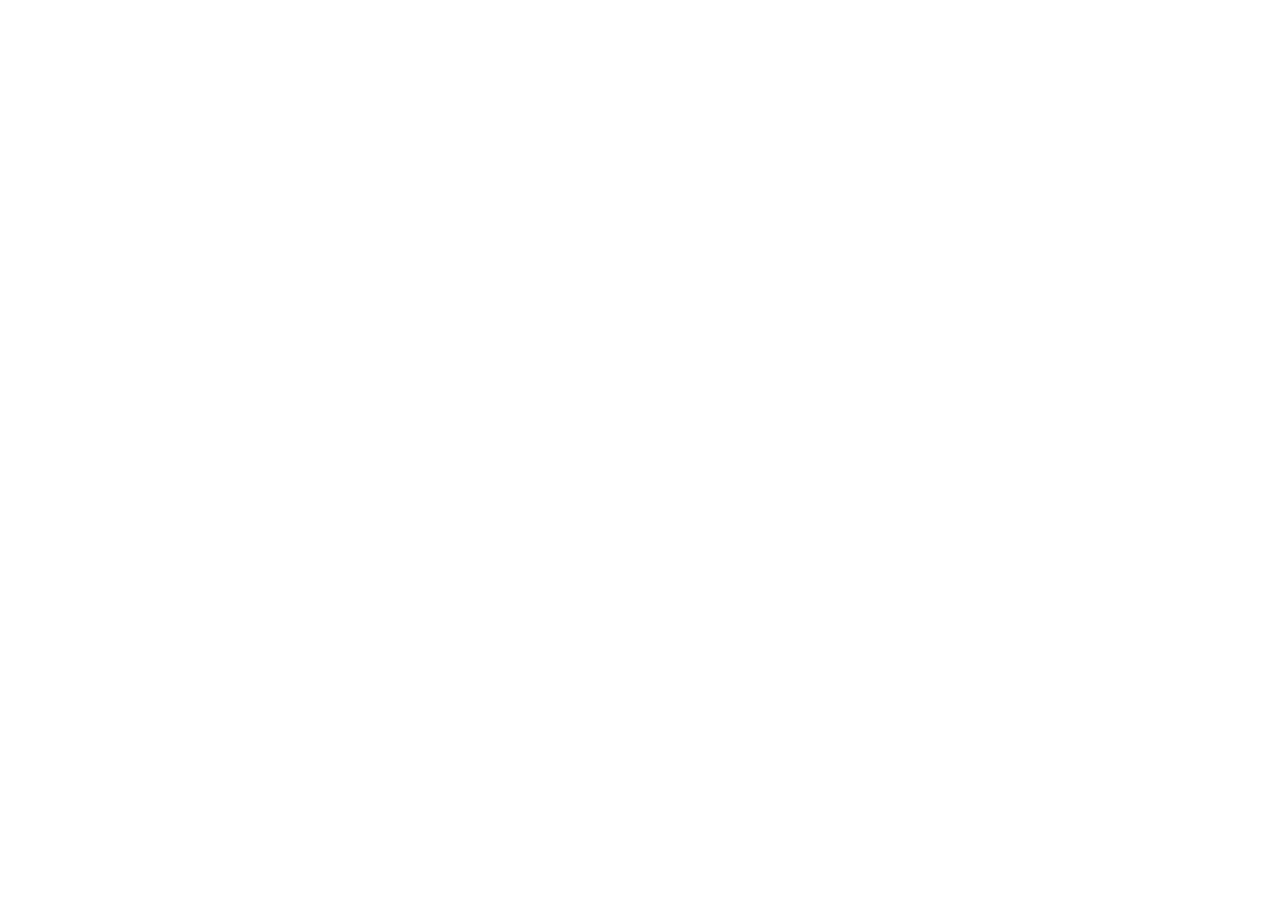
==== commit 518bd151: "update" ====
--- a/index.html
+++ b/index.html
@@ -1,610 +1,20 @@
 <!DOCTYPE html>
-
 <html lang="en">
 <head>
-<meta charset="utf-8"/>
-<meta content="width=device-width, initial-scale=1" name="viewport"/>
-<title>TAS Q-E Range &amp; Resolution Simulator</title>
-<link href="data:," rel="icon"/>
-<link href="styles.css" rel="stylesheet"/>
-<script src="https://cdn.plot.ly/plotly-2.35.2.min.js"></script>
+  <meta charset="utf-8">
+  <meta name="viewport" content="width=device-width, initial-scale=1">
+  <meta http-equiv="refresh" content="0; url=https://plane-tas.github.io/">
+  <meta name="robots" content="noindex, follow">
+  <link rel="canonical" href="https://plane-tas.github.io/">
+  <title>TAS Simulator has moved to PLANE-TAS</title>
+  <script>
+    // Replace rather than add a history entry, so Back does not loop.
+    window.location.replace('https://plane-tas.github.io/');
+  </script>
 </head>
 <body>
-<header><h1>TAS Q-E Range &amp; Resolution Simulator</h1><div class="status" id="status"></div></header>
-<div class="shell">
-<aside class="sidebar">
-<section>
-<h2>Instrument configuration</h2>
-<div class="instrument-primary-row">
-<label>Instrument<select id="instrument"><option>Loading...</option></select></label>
-<label>Fixed<select id="energyMode"><option value="Ei fixed">Ei</option><option selected="" value="Ef fixed">Ef</option></select></label>
-<label id="energyLabel">Ef (meV)<input id="energy" step="0.1" type="number" value="14.7"/></label>
-</div>
-<div class="grid3" id="tasConventionRow">
-<label id="geometryRow">Geometry<select id="geometry"><option>W</option><option>anti-W</option></select></label>
-<label id="senseRow">Sense<select id="sense"><option>+++</option><option>+-+</option><option selected="">-+-</option><option>---</option></select></label>
-</div>
-<div class="grid2">
-<label class="checkbox-label"><input id="lambdaHalf" type="checkbox"/><span>λ/2 (only elastic)</span></label>
-<span></span>
-</div>
-<div class="grid3">
-<label id="s1minWrap">S1 min (deg)<input id="S1min" step="0.1" type="number" value="-180"/></label>
-<label id="s1maxWrap">S1 max (deg)<input id="S1max" step="0.1" type="number" value="180"/></label>
-<label id="s2Label">S2 min (deg)<input id="S2min" step="0.1" type="number" value="8"/></label>
-</div>
-<div class="grid3" id="s2MaxControlRow">
-<label id="s2MaxBaseLabel">JSON S2 max (deg)<input id="S2maxBase" readonly="" step="0.1" type="number"/></label>
-<label id="s2MaxControlLabel">ΔS2 max (deg)<input id="S2maxUser" step="0.1" type="number" value="0"/></label>
-<label id="s2MaxEffectiveLabel">Effective S2 max (deg)<input id="S2maxEffective" step="0.1" type="number"/></label>
-</div>
-</section>
-<section>
-<h2>Sample</h2>
-<div class="sample-spacegroup-row">
-<label>Type<select id="sampleMode"><option selected="" value="single">Single crystal</option><option value="powder">Powder</option></select></label>
-<label>Space group #
-      <input id="sampleSpaceGroupNumber" inputmode="numeric" max="230" min="1" step="1" type="number" value="1"/>
-</label>
-<label>Space group
-      <select id="sampleSpaceGroup"><option value="">Loading space groups...</option></select>
-</label>
-</div>
-<div class="cif-select-row" id="cifSelectRow">
-<button id="cifSelectButton" type="button">Select CIF/mCIF</button>
-<input aria-label="Selected CIF file" class="cif-file-name" id="cifFileName" readonly="" type="text" value="No file selected"/>
-<button disabled="" id="cifClearButton" type="button">Clear</button>
-<input accept=".cif,.mcif,text/plain" hidden="" id="cifFileInput" type="file"/>
-</div>
-<h3>Lattice parameters</h3>
-<div class="grid3">
-<label>a (Å)<input id="a" step="0.01" type="number" value="5"/></label><label>b (Å)<input id="b" step="0.01" type="number" value="5"/></label><label>c (Å)<input id="c" step="0.01" type="number" value="5"/></label>
-<label>α (deg)<input id="alpha" step="1" type="number" value="90"/></label><label>β (deg)<input id="beta" step="1" type="number" value="90"/></label><label>γ (deg)<input id="gamma" step="1" type="number" value="90"/></label>
-</div>
-<div id="singleCrystalInputs">
-<h3>Scattering plane</h3>
-<div class="uv-entry-grid">
-<div class="vector uv-vector-u"><span>U</span><input id="Uh" type="number" value="1"/><input id="Uk" type="number" value="0"/><input id="Ul" type="number" value="0"/></div>
-<div class="vector uv-vector-v"><span>V</span><input id="Vh" type="number" value="0"/><input id="Vk" type="number" value="1"/><input id="Vl" type="number" value="0"/></div>
-<button aria-label="Swap U and V" class="uv-flip-button" id="flipUV" title="Swap U and V" type="button">↕</button>
-</div>
-<div class="vector auto-row"><span>W</span><span class="auto-vector" id="Wauto">auto: (0, 0, 1)</span></div>
-</div>
-<h3>Propagation vectors</h3>
-<label class="checkbox-label"><input checked="" id="showPropagation" type="checkbox"/><span>show</span></label>
-<input id="propagationCount" type="hidden" value="1"/>
-<div class="propagation-vectors" id="propagationVectors">
-<div class="propagation-row" data-q-index="1"><label class="checkbox-label propagation-enable"><input checked="" id="q_enable1" type="checkbox"/><span>k1</span></label><label>k1_h<input id="q1_h" inputmode="text" type="text" value="0"/></label><label>k1_k<input id="q1_k" inputmode="text" type="text" value="0"/></label><label>k1_l<input id="q1_l" inputmode="text" type="text" value="0"/></label><button class="remove-propagation-vector" data-q-index="1" type="button">Remove</button></div>
-</div>
-<button class="dynamic-add-wide" id="addPropagationVector" type="button">+ Add propagation vector</button>
-<div id="referenceSection">
-<h3>Sample orientation</h3>
-<label>Orientation reference<select id="orientationReference"><option selected="" value="perpU">k<sub>i</sub> ⟂ U</option><option value="perpV">k<sub>i</sub> ⟂ V</option><option value="parallelU">k<sub>i</sub> ∥ U</option><option value="parallelV">k<sub>i</sub> ∥ V</option><option value="bragg">Bragg peak position</option></select></label>
-<div class="grid4 hidden" id="braggReferenceInputs"><label>h<input id="refh" step="0.1" type="number" value="1"/></label><label>k<input id="refk" step="0.1" type="number" value="0"/></label><label>l<input id="refl" step="0.1" type="number" value="0"/></label><label>S1 (deg)<input id="refs1" step="0.1" type="number" value="0"/></label></div>
-<div aria-live="polite" class="orientation-plane-warning hidden" id="braggPlaneWarning" role="status"></div>
-</div>
-<h3>Background scattering</h3>
-<input id="backgroundCount" type="hidden" value="1"/>
-<div class="background-rows" id="backgroundRows">
-<div class="background-row" data-background-index="1"><label><span class="background-label"><i class="bg-swatch bg1"></i>BG1</span><select id="backgroundSelect1"><option value="">None</option></select></label><button class="remove-background" data-background-index="1" type="button">Remove</button></div>
-</div>
-<button class="dynamic-add-wide" id="addBackground" type="button">+ Add background</button>
-</section>
-<section id="darkSection"><h2>Dark angle</h2>
-<label class="checkbox-label"><input id="addDark" type="checkbox"/><span>show</span></label>
-<input id="darkAssetCount" type="hidden" value="1"/>
-<div id="darkAssets">
-<div class="dark-asset" data-dark-slot="1">
-<div class="dark-asset-head"><label class="checkbox-label"><input checked="" id="darkEnable1" type="checkbox"/><span>Dark angle 1</span></label><label>Sample environment<select id="seSelect"><option value="">Standard</option></select></label><button class="remove-dark-asset" data-dark-slot="1" type="button">Remove</button></div>
-<div class="grid2"><label>Reference<select id="darkRef"><option>Reference Q</option><option>Direct beam</option><option>Fixed</option></select></label><label>Rotation (deg)<input id="darkRotation" step="1" type="number" value="0"/></label></div>
-<div class="grid3" id="darkRefQRow1"><label>h<input id="darkRefH1" step="0.1" type="number" value="1"/></label><label>k<input id="darkRefK1" step="0.1" type="number" value="0"/></label><label>l<input id="darkRefL1" step="0.1" type="number" value="0"/></label></div>
-<input id="darkRangeCount1" type="hidden" value="1"/>
-<div class="dark-table" data-dark-range-table="1"><div>No.</div><div>From</div><div>To</div><div>Offset</div><div></div>
-<span class="dark-range-number" data-dark-range="0">1</span><input data-dark-range="0" id="darkFrom0" type="number" value="0"/><input data-dark-range="0" id="darkTo0" type="number" value="0"/><input data-dark-range="0" id="darkOffset0" type="number" value="0"/><button class="remove-dark-range" data-dark-range="0" data-dark-slot="1" type="button">Remove</button>
-</div>
-<button class="add-dark-range dynamic-add-wide" data-dark-slot="1" type="button">+ Add range</button>
-</div>
-</div>
-<button class="dynamic-add-wide" id="addDarkAsset" type="button">+ Add dark angle</button>
-</section>
-</aside>
-<main>
-<div class="error hidden" id="errorBox"></div>
-<nav aria-label="Simulator view" class="main-tabs" role="tablist">
-<button aria-controls="qePanel" aria-selected="true" class="tab-button active" data-tab="qe" id="tabQe" role="tab" type="button">Q-E Range</button>
-<button aria-controls="resolutionPanel" aria-selected="false" class="tab-button" data-tab="resolution" id="tabResolution" role="tab" type="button">Resolution</button>
-<button aria-controls="toolboxPanel" aria-selected="false" class="tab-button" data-tab="toolbox" id="tabToolbox" role="tab" type="button">Toolbox</button>
-<button aria-controls="structurePanel" aria-selected="false" class="tab-button" data-tab="cif-generator" id="tabCifGenerator" role="tab" type="button">CIF/mCIF Generator</button>
-<button aria-controls="scriptPanel" aria-selected="false" class="tab-button" data-tab="script" id="tabScript" role="tab" type="button">Script</button>
-</nav>
-<div aria-labelledby="tabQe" class="tab-panel" id="qePanel" role="tabpanel">
-<div id="singleMain">
-<div class="chart-grid"><div class="qe-main-plot-column">
-<div aria-label="Q-E map view" class="geometry-card-tabs qe-map-tabs" role="tablist">
-<button aria-controls="qeConstantMapPane" aria-selected="true" class="geometry-card-tab active" id="qeMapTabConstant" role="tab" type="button">Constant E map</button>
-<button aria-controls="qeVectorMapPane" aria-selected="false" class="geometry-card-tab" id="qeMapTabVector" role="tab" type="button">Q vector–E map</button>
-</div>
-<div class="qe-map-toolbar"><label>Q unit<select id="qeMapUnit"><option value="ainv">Å⁻¹</option><option value="rlu">r.l.u.</option></select></label></div>
-<div aria-labelledby="qeMapTabConstant" class="qe-map-pane" id="qeConstantMapPane" role="tabpanel">
-<div class="qe-plot" id="singlePlot"></div><div class="qe-plot powder hidden" id="powderPlot"></div>
-<div class="energy-slider-row"><label>ħω<input id="hwSlider" max="0" min="0" step="1" type="range" value="0"/></label><output id="hwValue">0.0 meV</output></div>
-</div>
-<div aria-labelledby="qeMapTabVector" class="qe-map-pane hidden" id="qeVectorMapPane" role="tabpanel">
-<div class="qe-vector-inputs">
-<div class="qe-vector-point"><strong>HKL 1</strong><label>H<input id="qeVecH0" step="0.1" type="number" value="-1"/></label><label>K<input id="qeVecK0" step="0.1" type="number" value="-1"/></label><label>L<input id="qeVecL0" step="0.1" type="number" value="0"/></label></div>
-<div class="qe-vector-point"><strong>HKL 2</strong><label>H<input id="qeVecH1" step="0.1" type="number" value="1"/></label><label>K<input id="qeVecK1" step="0.1" type="number" value="-2"/></label><label>L<input id="qeVecL1" step="0.1" type="number" value="0"/></label></div>
-</div>
-<div aria-live="polite" class="orientation-plane-warning hidden" id="qeVectorPlaneWarning"></div>
-<div class="qe-plot" id="qeVectorPlot"></div>
-<div aria-live="polite" class="time-estimate-message" id="qeVectorMessage"></div>
-</div>
-</div><div class="geometry-card">
-<div aria-label="Angle calculation and time estimate" class="geometry-card-tabs" role="tablist">
-<button aria-controls="geometryAnglesPane" aria-selected="true" class="geometry-card-tab active" id="geometryTabAngles" role="tab" type="button">Angle calculation &amp; TAS geometry</button>
-<button aria-controls="geometryTimePane" aria-selected="false" class="geometry-card-tab" id="geometryTabTime" role="tab" type="button">Time estimate</button>
-</div>
-<div aria-labelledby="geometryTabAngles" class="geometry-card-pane" id="geometryAnglesPane" role="tabpanel">
-<div aria-live="polite" class="qe-spurion-warning geometry-spurion-warning" id="geometrySpurionWarning"></div>
-<div aria-label="Angle calculation mode" class="geometry-card-tabs geometry-inner-tabs" id="geometryCalcModeTabs" role="tablist">
-<button aria-controls="singleGeometryTarget" aria-selected="true" class="geometry-card-tab active" id="geometryModeSingle" role="tab" type="button">Single</button>
-<button aria-controls="scanGeometryTarget" aria-selected="false" class="geometry-card-tab" id="geometryModeScan" role="tab" type="button">Scan</button>
-</div>
-<div class="geometry-target">
-<div id="singleGeometryTarget">
-<div class="geometry-target-row"><div class="grid4"><label>h<input id="geomH" step="0.1" type="number" value="1"/></label><label>k<input id="geomK" step="0.1" type="number" value="0"/></label><label>l<input id="geomL" step="0.1" type="number" value="0"/></label><label>ħω (meV)<input id="geomHW" step="0.1" type="number" value="0"/></label></div><div class="geometry-target-buttons"><div class="geometry-target-all-buttons"><button id="geomSetU" type="button">Set U</button><button id="geomSetV" type="button">Set V</button><button id="geomPerpU" type="button">ki ⟂ U</button><button id="geomPerpV" type="button">ki ⟂ V</button><button class="hidden" id="geomParallelU" type="button">ki ∥ U</button><button class="hidden" id="geomParallelV" type="button">ki ∥ V</button><button class="hidden" id="geomSetBragg" type="button">Set Bragg peak</button></div></div></div>
-</div>
-<div class="geometry-scan-target hidden" id="scanGeometryTarget">
-<div class="geometry-scan-grid geometry-scan-grid-initial"><label>H initial<input id="geomScanH0" step="0.1" type="number" value="1"/></label><label>K initial<input id="geomScanK0" step="0.1" type="number" value="0"/></label><label>L initial<input id="geomScanL0" step="0.1" type="number" value="0"/></label><label>ħω initial (meV)<input id="geomScanHW0" step="0.1" type="number" value="0"/></label><label>Points<input id="geomScanNpts" min="2" step="1" type="number" value="11"/></label></div>
-<div class="geometry-scan-grid geometry-scan-grid-final"><label>H final<input id="geomScanH1" step="0.1" type="number" value="1"/></label><label>K final<input id="geomScanK1" step="0.1" type="number" value="0"/></label><label>L final<input id="geomScanL1" step="0.1" type="number" value="0"/></label><label>ħω final (meV)<input id="geomScanHW1" step="0.1" type="number" value="10"/></label><div aria-hidden="true" class="geometry-scan-empty"></div></div>
-</div>
-<div class="powder-geometry-target hidden" id="powderGeometryTarget">
-<label>S2 (deg)<input id="powderGeomS2" inputmode="text" type="text" value="-30"/></label>
-<label>Q (Å⁻¹)<input id="powderGeomQ" inputmode="text" type="text" value="1.0"/></label>
-<label>ħω (meV)<input id="powderGeomHW" inputmode="text" type="text" value="0"/></label>
-</div>
-<div aria-live="polite" class="orientation-plane-warning hidden" id="geometryPlaneWarning"></div>
-<div class="geometry-angles" id="geometryAngles">Enter a target Q and ħω to calculate TAS angles.</div>
-</div>
-<div id="geometryDefaultPlotMount"><div class="qe-plot geometry" id="geometryPlot"></div></div>
-<div class="geometry-scan-output hidden" id="geometryScanOutput">
-<div aria-label="Scan output" class="geometry-card-tabs geometry-inner-tabs" role="tablist">
-<button aria-controls="geometryScanTablePane" aria-selected="true" class="geometry-card-tab active" id="geometryScanTabTable" role="tab" type="button">Table</button>
-<button aria-controls="geometryScanPlotPane" aria-selected="false" class="geometry-card-tab" id="geometryScanTabPlot" role="tab" type="button">TAS geometry</button>
-</div>
-<div aria-labelledby="geometryScanTabTable" class="geometry-scan-output-pane" id="geometryScanTablePane" role="tabpanel">
-<div class="geometry-scan-table-panel" id="geometryScanTableHost"></div>
-</div>
-<div aria-labelledby="geometryScanTabPlot" class="geometry-scan-output-pane hidden" id="geometryScanPlotPane" role="tabpanel">
-<div class="geometry-scan-point-row"><label>No.<input id="geomScanPointSlider" max="11" min="1" step="1" type="range" value="1"/></label><output id="geomScanPointValue">1 / 11</output></div>
-<div id="geometryScanPlotMount"></div>
-</div>
-</div>
-</div>
-<div aria-labelledby="geometryTabTime" class="geometry-card-pane time-estimate-pane hidden" id="geometryTimePane" role="tabpanel">
-<div class="time-info-panel hidden" id="timeEstimateInfoPanel">
-<div class="time-range-help">Command selects the action (drive / driverel / scan / scanrel / scantitle / count / wait / loop); Target selects the motor or logical variable for motion commands. Scan/scanrel Details use initial final step. HKLE uses H, K, L and E fields; at least one field must be ranged for a scan. br uses one HKL field with three space-separated values. scantitle accepts free text and enclosing loopN references (for example T=loop1), which export as SPICE loop variables such as T=%i. loop automatically creates its paired endloop. count uses MCU; wait remains in seconds. Scan/count MCU values are converted to real time using the MCU setting below. Fractions are accepted in numeric Details.</div>
-<div class="time-mcu-help"><strong>Calc MCU:</strong> Scan and count durations use the MCU value above together with the configured seconds per MCU. Ranged scan MCU values are used as relative weights and only unfixed scans are rescaled to fit the Scan start–finish time. Loop repetitions and Movement time are included. Fixed-Details commands use MCU = 0; wait remains in seconds. Adjusted MCU values are whole numbers and are truncated downward.</div>
-</div>
-<div aria-label="Time estimate settings" class="time-estimate-settings">
-<label><span>1 MCU =</span><span class="time-setting-entry"><input id="timeMcuSecondsPerUnit" inputmode="decimal" min="0.000001" step="0.001" type="number" value="1"/><span>s</span></span></label>
-<label><span>Movement time</span><span class="time-setting-entry"><input id="timeMovementPercent" inputmode="decimal" min="0" step="0.1" type="number" value="1"/><span>%</span></span></label>
-<button aria-controls="timeEstimateInfoPanel" aria-expanded="false" class="info-toggle-button" id="timeEstimateInfoToggle" title="Show Time estimate information" type="button">ⓘ Info</button>
-</div>
-<div class="time-scan-table-wrap">
-<div class="time-scan-table">
-<div class="time-scan-header">Index</div>
-<div class="time-scan-header">Command</div>
-<div class="time-scan-header">Target</div>
-<div class="time-scan-header">Details</div>
-<div class="time-scan-header">MCU</div>
-<div class="time-scan-header time-fix-header"><span>Fix</span><input aria-label="Fix selected scans or all scans" id="timeFixAll" type="checkbox"/></div>
-<div class="time-scan-rows" id="timeScanRows"></div>
-</div>
-</div>
-<div class="time-scan-actions">
-<button id="timeCopyScan" type="button">Copy</button>
-<button id="timeAddScan" type="button">Add</button>
-<button disabled="" id="timeRemoveScan" type="button">Remove</button>
-</div>
-<div class="time-estimate-controls">
-<div class="time-estimate-button-row">
-<button class="time-set-now" id="timeEstimateNow" type="button">Set now</button>
-<button id="timeEstimateCalc" type="button">Calc finish</button>
-<button id="timeEstimateCalcMcu" type="button">Calc MCU</button>
-</div>
-<label class="time-datetime-label time-start-row">
-<span class="time-datetime-title">Scan start</span>
-<span class="time-datetime-entry">
-<input aria-label="Scan start date" id="timeEstimateStartDate" type="date"/>
-<span class="time-clock-entry"><input aria-label="Scan start hour" id="timeEstimateStartHour" inputmode="numeric" maxlength="2" placeholder="HH" type="text"/><span>:</span><input aria-label="Scan start minute" id="timeEstimateStartMinute" inputmode="numeric" maxlength="2" placeholder="MM" type="text"/></span>
-</span>
-</label>
-<label class="time-datetime-label time-finish-row">
-<span class="time-datetime-title">Scan finish</span>
-<span class="time-datetime-entry">
-<input aria-label="Scan finish date" id="timeEstimateEndDate" type="date"/>
-<span class="time-clock-entry"><input aria-label="Scan finish hour" id="timeEstimateEndHour" inputmode="numeric" maxlength="2" placeholder="HH" type="text"/><span>:</span><input aria-label="Scan finish minute" id="timeEstimateEndMinute" inputmode="numeric" maxlength="2" placeholder="MM" type="text"/></span>
-</span>
-</label>
-</div>
-<div aria-live="polite" class="time-estimate-message" id="timeEstimateMessage"></div>
-</div>
-</div></div>
-</div>
-</div>
-<div aria-labelledby="tabResolution" class="tab-panel hidden" id="resolutionPanel" role="tabpanel">
-<div class="resolution-workspace">
-<aside class="resolution-instrument-details" id="resolutionInstrumentDetails">
-<div class="resolution-detail-title">Instrument details</div>
-<section class="instrument-fixed-section"><div class="instrument-fixed-heading">Focusing conditions</div>
-<div class="grid2 compact-checks">
-<div><b>Monochromator</b><label><input id="monoHF" type="checkbox"/> Horizontal</label><label><input checked="" id="monoVF" type="checkbox"/> Vertical</label><label>H blades<input id="monoHB" min="1" type="number" value="1"/></label><label>V blades<input id="monoVB" min="1" type="number" value="1"/></label></div>
-<div><b>Analyzer</b><label><input id="anaHF" type="checkbox"/> Horizontal</label><label><input checked="" id="anaVF" type="checkbox"/> Vertical</label><label>H blades<input id="anaHB" min="1" type="number" value="1"/></label><label>V blades<input id="anaVB" min="1" type="number" value="1"/></label></div>
-</div>
-</section>
-<section class="instrument-fixed-section"><div class="instrument-fixed-heading">Collimator conditions <small>(min)</small></div><div class="grid2">
-<label class="checkbox-label"><input id="gm1" type="checkbox"/><span>1st supermirror</span></label><label>m-value<input id="div1m" step="0.1" type="number" value="2"/></label>
-<label>1st H<input id="div1h" type="number" value="40"/></label><label>1st V<input id="div1v" type="number" value="40"/></label><label>2nd H<input id="div2h" type="number" value="40"/></label><label>2nd V<input id="div2v" type="number" value="40"/></label><label>3rd H<input id="div3h" type="number" value="40"/></label><label>3rd V<input id="div3v" type="number" value="40"/></label><label>4th H<input id="div4h" type="number" value="80"/></label><label>4th V<input id="div4v" type="number" value="80"/></label></div></section>
-<details><summary>Crystal &amp; Mosaic <small>(min)</small></summary>
-<h3>Monochromator</h3><div class="grid2"><label>Crystal<select id="monoCrystal"></select></label><label>d (Å)<input id="dMono" step="0.001" type="number" value="3.355"/></label><label>Mosaic H<input id="mosMonoH" type="number" value="30"/></label><label>Mosaic V<input id="mosMonoV" type="number" value="30"/></label></div>
-<h3>Sample</h3><div class="grid2"><label>Mosaic H<input id="mosSamH" type="number" value="60"/></label><label>Mosaic V<input id="mosSamV" type="number" value="60"/></label></div>
-<h3>Analyzer</h3><div class="grid2"><label>Crystal<select id="anaCrystal"></select></label><label>d (Å)<input id="dAna" step="0.001" type="number" value="3.355"/></label><label>Mosaic H<input id="mosAnaH" type="number" value="30"/></label><label>Mosaic V<input id="mosAnaV" type="number" value="30"/></label></div>
-</details>
-<details><summary>Component size <small>(m)</small></summary>
-<h3>Distance</h3><div class="grid4"><label>L0<input id="L0" step="0.01" type="number" value="1.5"/></label><label>L1<input id="L1" step="0.01" type="number" value="1.5"/></label><label>L2<input id="L2" step="0.01" type="number" value="1.5"/></label><label>L3<input id="L3" step="0.01" type="number" value="1.5"/></label></div>
-<h3>Beam</h3><div class="grid2"><label>Width<input id="beamW" step="0.001" type="number" value="0.02"/></label><label>Height<input id="beamH" step="0.001" type="number" value="0.02"/></label></div>
-<h3>Monochromator per piece</h3><div class="grid3"><label>Width<input id="monoW" step="0.001" type="number" value="0.02"/></label><label>Height<input id="monoH" step="0.001" type="number" value="0.02"/></label><label>Thickness<input id="monoT" step="0.001" type="number" value="0.002"/></label></div>
-<h3>Analyzer per piece</h3><div class="grid3"><label>Width<input id="anaW" step="0.001" type="number" value="0.02"/></label><label>Height<input id="anaH" step="0.001" type="number" value="0.02"/></label><label>Thickness<input id="anaT" step="0.001" type="number" value="0.002"/></label></div>
-<h3>Detector</h3><div class="grid2"><label>Width<input id="detW" step="0.001" type="number" value="0.02"/></label><label>Height<input id="detH" step="0.001" type="number" value="0.02"/></label></div>
-</details>
-</aside>
-<div class="resolution-main-column">
-<section class="calc-card" id="resolutionCalculation">
-<h2>Calculation point</h2>
-<div class="toolbar"><label>Approximation<select id="method"><option>Cooper-Nathans</option><option>Popovici</option></select></label><label>Mode<select id="calcMode"><option>single</option><option>scan</option></select></label><label>Unit<select id="unit"><option value="rlu">r.l.u.</option><option value="ainv">Å⁻¹</option></select></label></div>
-<div class="grid4" id="singleInputs"><label>H<input id="h" step="0.001" type="number" value="1"/></label><label>K<input id="k" step="0.001" type="number" value="0"/></label><label>L<input id="l" step="0.001" type="number" value="0"/></label><label>ℏω (meV)<input id="hw" step="0.001" type="number" value="0"/></label></div>
-<div class="scan hidden" id="scanInputs"><div class="grid5"><label>H initial<input id="h0" type="number" value="1"/></label><label>K initial<input id="k0" type="number" value="0"/></label><label>L initial<input id="l0" type="number" value="0"/></label><label>ℏω initial<input id="hw0" type="number" value="0"/></label><label>Points<input id="npts" min="2" type="number" value="11"/></label></div><div class="grid5"><label>H final<input id="h1" type="number" value="1"/></label><label>K final<input id="k1" type="number" value="0"/></label><label>L final<input id="l1" type="number" value="0"/></label><label>ℏω final<input id="hw1" type="number" value="10"/></label><button id="calcScanResolution" type="button">Calculate</button></div></div>
-<div aria-live="polite" class="orientation-plane-warning hidden" id="resolutionPlaneWarning"></div>
-</section>
-<section class="hidden" id="result"><h2>Resolution</h2><div class="summary" id="summary"></div><div class="scan-nav hidden" id="scanNav"><button id="prev">◀ Prev</button><input id="scanSlider" max="1" min="1" type="range" value="1"/><output id="scanIndex"></output><button id="next">Next ▶</button></div><div class="plots"><div id="plotUE"></div><div id="plotVE"></div><div id="plotUV"></div><div id="plotWE"></div></div><details><summary>Resolution Matrix</summary><div>Matrix order: (Q∥, Q⊥, E, Qout)</div><pre id="matrix"></pre></details></section>
-</div>
-</div>
-</div>
-<div aria-labelledby="tabToolbox" class="tab-panel hidden" id="toolboxPanel" role="tabpanel">
-<nav aria-label="Toolbox calculators" class="toolbox-subtabs" role="tablist">
-<button aria-controls="toolboxUnitPane" aria-selected="true" class="toolbox-subtab active" data-toolbox-target="toolboxUnitPane" id="toolboxTabUnit" role="tab" type="button">Unit Conversion</button>
-<button aria-controls="toolboxS2Pane" aria-selected="false" class="toolbox-subtab" data-toolbox-target="toolboxS2Pane" id="toolboxTabS2" role="tab" type="button">S2 Conversion</button>
-<button aria-controls="toolboxAttenuationPane" aria-selected="false" class="toolbox-subtab" data-toolbox-target="toolboxAttenuationPane" id="toolboxTabAttenuation" role="tab" type="button">Neutron Attenuation</button>
-<button aria-controls="toolboxFormFactorPane" aria-selected="false" class="toolbox-subtab" data-toolbox-target="toolboxFormFactorPane" id="toolboxTabFormFactor" role="tab" type="button">Magnetic Form Factor</button>
-</nav>
-<section aria-labelledby="toolboxTabUnit" class="calc-card toolbox-card toolbox-subpanel" id="toolboxUnitPane" role="tabpanel">
-<div class="toolbox-grid">
-<label>Wavelength (Å)<input id="toolLambda" min="0" step="0.001" type="number" value="2.359"/></label>
-<label>Energy (meV)<input id="toolEnergy" min="0" step="0.001" type="number"/></label>
-<label>Wavevector k (Å⁻¹)<input id="toolK" min="0" step="0.001" type="number"/></label>
-<label>Frequency (THz)<input id="toolTHz" min="0" step="0.001" type="number"/></label>
-<label>Temperature (K)<input id="toolTemp" min="0" step="0.001" type="number"/></label>
-<label>Wavenumber (cm⁻¹)<input id="toolCm" min="0" step="0.001" type="number"/></label>
-<label>Velocity (m/s)<input id="toolVelocity" min="0" step="0.1" type="number"/></label>
-</div>
-<div class="harmonic-wrap"><div class="harmonic-table">
-<div></div><div>Wavelength (Å)</div><div>Energy (meV)</div><div>Wavevector k (Å⁻¹)</div><div>Frequency (THz)</div><div>Temperature (K)</div><div>Wavenumber (cm⁻¹)</div><div>Velocity (m/s)</div>
-<strong>1/3 λ</strong><output id="harmThirdLambda"></output><output id="harmThirdEnergy"></output><output id="harmThirdK"></output><output id="harmThirdTHz"></output><output id="harmThirdTemp"></output><output id="harmThirdCm"></output><output id="harmThirdVelocity"></output>
-<strong>1/2 λ</strong><output id="harmHalfLambda"></output><output id="harmHalfEnergy"></output><output id="harmHalfK"></output><output id="harmHalfTHz"></output><output id="harmHalfTemp"></output><output id="harmHalfCm"></output><output id="harmHalfVelocity"></output>
-<strong>2 λ</strong><output id="harmDoubleLambda"></output><output id="harmDoubleEnergy"></output><output id="harmDoubleK"></output><output id="harmDoubleTHz"></output><output id="harmDoubleTemp"></output><output id="harmDoubleCm"></output><output id="harmDoubleVelocity"></output>
-<strong>3 λ</strong><output id="harmTripleLambda"></output><output id="harmTripleEnergy"></output><output id="harmTripleK"></output><output id="harmTripleTHz"></output><output id="harmTripleTemp"></output><output id="harmTripleCm"></output><output id="harmTripleVelocity"></output>
-</div></div>
-</section>
-<section aria-labelledby="toolboxTabS2" class="calc-card s2-conversion-card toolbox-subpanel hidden" id="toolboxS2Pane" role="tabpanel">
-<div class="s2-conversion-grid">
-<label>X-ray source
-          <select id="s2ConvSource">
-<option selected="" value="1.540593">Cu Kα1</option>
-<option value="0.709317">Mo Kα1</option>
-<option value="1.788965">Co Kα1</option>
-<option value="1.936042">Fe Kα1</option>
-<option value="2.289700">Cr Kα1</option>
-<option value="0.559407">Ag Kα1</option>
-<option value="custom">Custom</option>
-</select>
-</label>
-<label>X-ray wavelength (Å)<input id="s2ConvXrayLambda" min="0" step="0.000001" type="number" value="1.540593"/></label>
-<label>Observed X-ray S2 (deg)<input id="s2ConvXrayS2" inputmode="decimal" placeholder="e.g. 20 35.5 60" type="text" value="60"/></label>
-<label>Neutron wavelength (Å)<input id="s2ConvNeutronLambda" readonly="" type="text"/></label>
-<label>Neutron S2 (deg)<input id="s2ConvNeutronS2" readonly="" type="text"/></label>
-<label>d (Å)<input id="s2ConvD" readonly="" type="text"/></label>
-</div>
-<div aria-live="polite" class="s2-conversion-info" id="s2ConvInfo"></div>
-</section>
-<section aria-labelledby="toolboxTabAttenuation" class="calc-card absorption-card toolbox-subpanel hidden" id="toolboxAttenuationPane" role="tabpanel">
-<div class="absorption-workspace">
-<div class="absorption-left">
-<div class="absorption-source-row">
-<div class="absorption-input-mode-row">
-<label>Input mode
-                <select id="absorptionInputMode">
-<option value="manual">Manual</option>
-<option selected="" value="cif">CIF/mCIF</option>
-</select>
-</label>
-</div>
-<div class="absorption-manual-row hidden" id="absorptionManualInputs">
-<label>Chemical formula<input id="absorptionFormula" placeholder="e.g. CuSe2O5" spellcheck="false" type="text" value=""/></label>
-<label>Density (g/cm³)<input id="absorptionDensity" min="0" step="0.001" type="number" value=""/></label>
-</div>
-<div class="absorption-cif-row" id="absorptionCifInputs">
-<label>Selected CIF/mCIF<input id="absorptionCifStatus" readonly="" type="text" value="No CIF/mCIF selected"/></label>
-<button id="absorptionCifSelectButton" type="button">Select CIF/mCIF</button>
-<input accept=".cif,.mcif,text/plain,chemical/x-cif" hidden="" id="absorptionCifFileInput" type="file"/>
-</div>
-</div>
-<div class="absorption-beam-row">
-<div class="absorption-beam-controls">
-<label>Energy (meV)<input id="absorptionEnergy" min="0" step="0.001" type="number"/></label>
-<label>Wavelength (Å)<input id="absorptionLambda" min="0" step="0.001" type="number"/></label>
-<label>Wave vector (Å⁻¹)<input id="absorptionK" min="0" step="0.001" type="number"/></label>
-</div>
-<button class="absorption-set-default" id="absorptionSetDefault" title="Copy fixed Instrument energy" type="button">Set default</button>
-</div>
-<div class="absorption-thickness-control">
-<label>SE transmission (%)<input id="absorptionSETransmission" max="100" min="0" step="0.1" type="number" value="100"/></label>
-<label>Sample thickness (mm)<input id="absorptionThickness" min="0" step="0.01" type="number" value="1.00"/></label>
-<label>Overall transmission (%)<input id="absorptionTransmission" max="100" min="0.000001" step="0.1" type="number" value=""/></label>
-</div>
-<div class="absorption-results" id="absorptionResults"></div>
-</div>
-<div class="absorption-right">
-<div class="absorption-plot" id="absorptionPlot"></div>
-<input aria-label="Sample thickness slider" class="absorption-plot-slider" id="absorptionThicknessSlider" max="20" min="0" step="0.01" type="range" value="1.00"/>
-<div class="absorption-plot-actions"><button disabled="" id="absorptionDownload" type="button">Download CSV</button></div>
-</div>
-</div>
-</section>
-<section aria-labelledby="toolboxTabFormFactor" class="calc-card magnetic-form-factor-card toolbox-subpanel hidden" id="toolboxFormFactorPane" role="tabpanel">
-<div class="magff-main-row">
-<label>Magnetic ion<select aria-label="Magnetic ion" id="magffIon"></select></label>
-<label>j2 contribution<select id="magffWeightMode">
-<option selected="" value="auto">Auto</option>
-<option value="zero">Spin-only (c = 0)</option>
-<option value="free">Free-ion Landé</option>
-<option value="custom">Custom c</option>
-</select></label>
-<label>Q (Å⁻¹)<input id="magffQPoint" inputmode="decimal" max="10" min="0" step="any" type="number" value="2"/></label>
-<label>|f(Q)|²<input aria-label="Squared magnetic form factor" id="magffIntensity" inputmode="decimal" min="0" step="any" type="number" value=""/></label>
-</div>
-<div class="magff-extra-row">
-<label class="hidden" id="magffConfigLabel">Electron configuration<select id="magffConfig"></select></label>
-<label class="hidden" id="magffWeightLabel">Custom c<input id="magffWeight" step="0.05" type="number" value="0"/></label>
-</div>
-<div aria-live="polite" class="magff-info" id="magffInfo" role="status"></div>
-<div aria-label="Squared magnetic form factor versus momentum transfer" class="magff-plot" id="magffPlot" role="img"></div>
-<input aria-label="Q slider" class="magff-plot-slider" id="magffQSlider" max="10" min="0" step="0.01" type="range" value="2"/>
-<div class="magff-footer"><button id="magffDownload" type="button">Download CSV</button></div>
-</section>
-</div>
-<div aria-labelledby="tabCifGenerator" class="tab-panel hidden" id="structurePanel" role="tabpanel"><section class="calc-card generator-unified-card"><div class="generator-unified-grid" id="cifGeneratorPanel"><div class="generator-unified-left"><section class="generator-shared-file"><div class="cif-pane-heading">
-<h3>CIF/mCIF file</h3>
-<div class="cif-heading-actions"><button id="cifShowCurrent" type="button">Show current file</button></div>
-</div><div class="cif-generator-source-row">
-<button id="cifLoadExisting" type="button">Select CIF/mCIF</button>
-<input aria-label="Selected CIF or mCIF for CIF Generator" class="cif-file-name" id="cifGeneratorSourceName" readonly="" type="text" value="No file selected"/>
-<button disabled="" id="cifGeneratorSourceClear" type="button">Clear</button>
-<input accept=".cif,.mcif,text/plain,chemical/x-cif" class="hidden" id="cifLoadFile" type="file"/>
-</div></section><div class="generator-mode-pane generator-unified-editor" id="generatorNuclearPane"><div class="cif-generator-input-pane">
-<section class="cif-generator-section cif-generator-source-section"><h3 class="generator-output-heading">Output file</h3>
-<label class="cif-generator-file-name">File name
-              <span class="cif-filename-entry"><input id="cifGeneratedName" type="text" value="generated_structure"/><span class="cif-filename-suffix">.cif / .mcif</span></span>
-</label>
-<div class="cif-source-button-row">
-<button class="primary-action" id="cifGenerate" type="button">Generate CIF</button>
-<button disabled="" id="cifDownload" type="button">Download CIF</button>
-<button disabled="" id="cifSet" type="button">Set CIF</button>
-</div>
-<div aria-live="polite" class="cif-generator-message hidden" id="cifGeneratorMessage"></div>
-<div class="generator-legacy-file-controls" hidden=""><div class="cif-pane-heading"><h3>CIF/mCIF file</h3><div class="cif-heading-actions"><button id="structureMcifShowCurrent" type="button">Show current file</button></div></div><div class="structure-cif-row">
-<button id="structureCifSelect" type="button">Select CIF/mCIF</button>
-<input aria-label="Selected CIF/mCIF file" class="cif-file-name" id="structureCifName" readonly="" type="text" value="No file selected"/>
-<button id="structureCifClear" type="button">Clear</button>
-</div></div><div class="mcif-export-group">
-<div class="cif-source-button-row">
-<button class="primary-action" disabled="" id="structureMcifGenerate" title="mCIF export is temporarily disabled" type="button">Generate mCIF</button>
-<button disabled="" id="structureMcifDownload" title="mCIF export is temporarily disabled" type="button">Download mCIF</button>
-<button disabled="" id="structureMcifSet" title="mCIF export is temporarily disabled" type="button">Set mCIF</button>
-</div>
-<div aria-live="polite" class="cif-generator-message" id="structureMcifMessage"></div>
-</div></section>
-
-</div><div class="structure-control-section structure-config-section">
-<h3 class="structure-section-title">Structure editor</h3>
-<div aria-label="Structure display controls" class="structure-config-tabs" role="tablist"><button aria-selected="true" class="active" data-structure-config-tab="cell" role="tab" type="button">Cell</button><button aria-selected="false" data-structure-config-tab="positions" role="tab" type="button">Positions</button>
-<button aria-selected="false" class="" data-structure-config-tab="appearance" role="tab" type="button">Atoms</button>
-<button aria-selected="false" data-structure-config-tab="spins" role="tab" type="button">Spins</button>
-<button aria-selected="false" data-structure-config-tab="bonds" role="tab" type="button">Bonds</button>
-</div><div class="structure-config-panel active" data-structure-config-panel="cell"><section class="cif-generator-section cif-lattice-information-section">
-<div class="cif-pane-heading cif-lattice-information-heading">
-<h3 class="cif-section-title">Unit cell &amp; symmetry</h3>
-<div class="cif-heading-actions"><button id="cifCopyLattice" type="button">Copy current lattice</button></div>
-</div>
-<div class="cif-generator-setup">
-<div class="cif-space-group-picker">
-<label class="cif-space-group-number-label">No.
-                  <input aria-label="Space group number" id="cifSpaceGroupNumber" inputmode="numeric" max="230" min="1" step="1" type="number" value="1"/>
-</label>
-<label>Space group
-                  <select id="cifSpaceGroup"><option value="">Loading space groups...</option></select>
-</label>
-</div>
-<div class="cif-space-group-info" id="cifSpaceGroupInfo"></div>
-</div>
-<div class="cif-lattice-grid">
-<label>a (Å)<input id="cifA" min="0" step="0.001" type="number" value="5"/></label>
-<label>b (Å)<input id="cifB" min="0" step="0.001" type="number" value="5"/></label>
-<label>c (Å)<input id="cifC" min="0" step="0.001" type="number" value="5"/></label>
-<label>α (deg)<input id="cifAlpha" step="0.01" type="number" value="90"/></label>
-<label>β (deg)<input id="cifBeta" step="0.01" type="number" value="90"/></label>
-<label>γ (deg)<input id="cifGamma" step="0.01" type="number" value="90"/></label>
-</div>
-
-
-
-
-</section></div><div class="structure-config-panel" data-structure-config-panel="positions" hidden=""><div class="cif-atom-heading">
-<div><h3>Atomic positions</h3></div>
-</div><div class="cif-atom-table-wrap">
-<div class="cif-atom-table" id="cifAtomTable">
-<div class="cif-atom-header">Index</div><div class="cif-atom-header">Atom</div><div class="cif-atom-header">x</div><div class="cif-atom-header">y</div><div class="cif-atom-header">z</div><div class="cif-atom-header">Occupancy</div><div class="cif-atom-header">Biso (Å²)</div>
-<div class="cif-atom-rows" id="cifAtomRows"></div>
-</div>
-</div><div class="cif-atom-actions">
-<button id="cifCopyAtom" type="button">Copy</button>
-<button id="cifAddAtom" type="button">Add</button>
-<button id="cifRemoveAtom" type="button">Remove</button>
-</div><details class="cif-atom-detailed" id="cifAtomDetailed">
-<summary>Anisotropic Uij</summary>
-<div class="cif-thermal-table-wrap">
-<div class="cif-thermal-table">
-<div class="cif-thermal-header">Atom</div><div class="cif-thermal-header">U11 (Å²)</div><div class="cif-thermal-header">U22 (Å²)</div><div class="cif-thermal-header">U33 (Å²)</div><div class="cif-thermal-header">U12 (Å²)</div><div class="cif-thermal-header">U13 (Å²)</div><div class="cif-thermal-header">U23 (Å²)</div>
-<div class="cif-thermal-list" id="cifAtomDetailedRows"></div>
-</div>
-</div>
-</details></div>
-<div class="structure-config-panel" data-structure-config-panel="appearance" hidden="">
-<div class="structure-rows-list" id="cifAtomColorRows"></div>
-</div>
-<div class="structure-config-panel" data-structure-config-panel="spins" hidden="">
-<div class="structure-moment-axis-row structure-spin-mode-row">
-<label class="structure-entry-field"><span class="structure-entry-label">Propagation vector</span><select id="cifMomentPropagationVector"></select></label>
-<label class="structure-entry-field"><span class="structure-entry-label">Structure type</span><select id="cifMomentStructureType">
-<option value="mcif">mCIF</option><option selected="" value="collinear">Collinear</option><option value="helical">Helical</option><option value="sinusoidal">Sinusoidal</option>
-</select></label>
-<label class="structure-entry-field"><span class="structure-entry-label">Rotation axis</span><select id="cifMomentRotationAxis">
-<option value="a">a</option><option value="b">b</option><option selected="" value="c">c</option>
-</select></label>
-<label class="structure-entry-field"><span class="structure-entry-label">Chirality</span><select id="cifMomentChirality" title="CW/CCW as viewed from the negative side toward the positive side of the selected rotation axis">
-<option selected="" value="CCW">CCW</option><option value="CW">CW</option>
-</select></label>
-</div>
-<div class="structure-spin-display-row">
-<label class="structure-entry-field"><span class="structure-entry-label">Direction</span><select id="cifMomentDirectionMode"><option selected="" value="cartesian">Cartesian</option><option value="polar">Polar</option></select></label>
-<label class="structure-entry-field"><span class="structure-entry-label">Arrow length</span><input id="cifMomentGlobalLength" min="0" placeholder="1" step="0.05" type="number" value="1"/></label>
-<label class="structure-entry-field"><span class="structure-entry-label">Arrow width</span><input id="cifMomentGlobalWidth" min="1" placeholder="10" step="1" type="number" value="10"/></label>
-<label class="structure-entry-field"><span class="structure-entry-label">Arrow head</span><input id="cifMomentGlobalHead" min="0.01" placeholder="0.51" step="0.01" type="number" value="0.51"/></label>
-</div>
-<div class="structure-spin-editor-toolbar">
-<label class="structure-entry-field structure-individual-selector"><span class="structure-entry-label">Mode</span><select id="cifSpinEditingMode"><option value="sites">Symmetry operations</option><option value="individual">Manual</option></select></label>
-<label class="structure-entry-field structure-spin-table-element-field"><span class="structure-entry-label">Element</span><select id="cifSpinTableElement" title="Filter spin rows by chemical element"></select></label><label class="structure-entry-field structure-modify-lock-field"><span class="structure-entry-label">Source</span><select id="cifSpinEditSource" aria-label="Magnetic structure source"><option value="mcif" selected>mCIF</option><option value="modify">Modify</option></select></label>
-</div>
-<div class="structure-help-text" hidden="" id="cifSpinIndividualInfo"></div>
-<div aria-label="Spin element controls" class="structure-spin-element-toggles" id="cifSpinElementToggles"></div>
-<div class="structure-rows-list" id="cifMagMomentRows"></div>
-</div>
-<div class="structure-config-panel" data-structure-config-panel="bonds" hidden="">
-<div class="structure-rows-list" id="cifBondRows"></div>
-<button class="structure-add-bond-button" id="cifAddBondRule" type="button">+ Add bond</button>
-<div class="structure-help-text">Examples: Ni–Ni 0–5 Å, Ni–O 0–3 Å.</div>
-</div>
-</div></div></div><div class="generator-unified-right structure-viewer-main"><div aria-label="CIF/mCIF generator output" class="cif-output-tabs generator-unified-output-tabs" role="tablist"><button aria-controls="mcifStructurePane" aria-selected="true" class="cif-output-tab active" data-generator-output-tab="structure" id="mcifTabStructure" role="tab" type="button">Structure</button><button aria-controls="generatorReflectionsPane" aria-selected="false" class="cif-output-tab" data-cif-output-tab="reflections" data-generator-output-tab="reflections" id="cifOutputTabReflections" role="tab" type="button">Reflections</button><button aria-controls="cifPreviewPanel" aria-selected="false" class="cif-output-tab" data-cif-output-tab="preview" data-generator-output-tab="cif-preview" id="cifOutputTabPreview" role="tab" type="button">CIF Preview</button><button aria-controls="mcifPreviewPane" aria-selected="false" class="cif-output-tab" data-generator-output-tab="mcif-preview" id="mcifTabPreview" role="tab" type="button">mCIF Preview</button></div><div aria-labelledby="mcifTabStructure" class="generator-output-pane" id="mcifStructurePane" role="tabpanel">
-<div aria-label="Structure view direction and range" class="generator-structure-view-controls">
-<div class="cif-structure-view-buttons structure-view-buttons-six">
-<button data-cif-structure-view="a" type="button">a</button>
-<button data-cif-structure-view="b" type="button">b</button>
-<button data-cif-structure-view="c" type="button">c</button>
-<button data-cif-structure-view="astar" type="button">a*</button>
-<button data-cif-structure-view="bstar" type="button">b*</button>
-<button data-cif-structure-view="cstar" type="button">c*</button>
-</div>
-<div class="structure-range-grid structure-range-six">
-<label class="structure-entry-field"><span class="structure-entry-label" data-short-label="x−">x min</span><input id="cifRangeXMin" step="0.1" type="number" value="0"/></label>
-<label class="structure-entry-field"><span class="structure-entry-label" data-short-label="x+">x max</span><input id="cifRangeXMax" step="0.1" type="number" value="1"/></label>
-<label class="structure-entry-field"><span class="structure-entry-label" data-short-label="y−">y min</span><input id="cifRangeYMin" step="0.1" type="number" value="0"/></label>
-<label class="structure-entry-field"><span class="structure-entry-label" data-short-label="y+">y max</span><input id="cifRangeYMax" step="0.1" type="number" value="1"/></label>
-<label class="structure-entry-field"><span class="structure-entry-label" data-short-label="z−">z min</span><input id="cifRangeZMin" step="0.1" type="number" value="0"/></label>
-<label class="structure-entry-field"><span class="structure-entry-label" data-short-label="z+">z max</span><input id="cifRangeZMax" step="0.1" type="number" value="1"/></label>
-<input id="cifRangeX" type="hidden" value="0 1"/>
-<input id="cifRangeY" type="hidden" value="0 1"/>
-<input id="cifRangeZ" type="hidden" value="0 1"/>
-</div>
-</div>
-<div aria-live="polite" class="cif-structure-status" id="cifStructureStatus">Open the CIF/mCIF Generator to visualize the generated or selected structure.</div>
-<div class="structure-plot-wrap">
-<div class="structure-plot-overlay-left">
-<div aria-label="Structure plot display options" class="structure-plot-toolbar">
-<label><span>Unit cell</span><select id="cifUnitCellMode"><option value="all">All cells</option><option selected="" value="one">One cell</option><option value="none">None</option></select></label>
-<label><span>XYZ axes</span><select id="cifShowXYZ"><option selected="" value="show">Show</option><option value="hide">Hide</option></select></label>
-<button id="cifSaveFigure" title="Save current 3D view with legend and coordinate axes as PNG" type="button">Save figure</button>
-</div>
-<div aria-label="Atom legend" class="structure-atom-legend" id="cifAtomLegend"></div>
-</div>
-<div class="cif-structure-plot" id="cifStructurePlot"></div>
-<svg aria-hidden="true" class="structure-triad structure-triad-left" id="cifDirectTriad" viewbox="0 0 160 160"></svg>
-<svg aria-hidden="true" class="structure-triad structure-triad-right" id="cifReciprocalTriad" viewbox="0 0 160 160"></svg>
-</div>
-</div><div aria-labelledby="cifOutputTabReflections" class="generator-output-pane hidden" id="generatorReflectionsPane" role="tabpanel"><section class="cif-generator-section cif-reflection-parameters-section generator-reflection-settings">
-<div class="cif-generator-beam-grid">
-<label>Energy (meV)<input id="cifReflectionEnergy" min="0" step="0.001" type="number"/></label>
-<label>Wavelength (Å)<input id="cifReflectionWavelength" min="0" step="0.0001" type="number"/></label>
-<label>Wavevector k (Å⁻¹)<input id="cifReflectionWavevector" min="0" step="0.0001" type="number"/></label>
-<button id="cifReflectionSetDefault" title="Copy Ef from Instrument" type="button">Set default</button>
-</div>
-</section><div aria-label="Reflection type" class="generator-reflection-tabs" role="tablist"><button aria-controls="generatorNuclearReflectionsPane" aria-selected="true" class="generator-reflection-tab active" id="generatorReflectionsNuclear" role="tab" type="button">Nuclear</button><button aria-controls="generatorMagneticReflectionsPane" aria-selected="false" class="generator-reflection-tab" id="generatorReflectionsMagnetic" role="tab" type="button">Magnetic</button></div><div aria-labelledby="generatorReflectionsNuclear" class="generator-reflection-pane" id="generatorNuclearReflectionsPane" role="tabpanel"><div aria-labelledby="cifOutputTabReflections" class="cif-output-panel" id="cifReflectionsPanel" role="tabpanel">
-<div class="cif-reflection-toolbar">
-<label class="cif-reflection-plane-toggle"><input checked="" id="cifReflectionAlongU" type="checkbox"/> along U</label>
-<label class="cif-reflection-plane-toggle"><input checked="" id="cifReflectionAlongV" type="checkbox"/> along V</label>
-<label class="cif-reflection-plane-toggle"><input checked="" id="cifReflectionWithinS2Max" type="checkbox"/> within instrument 2θ max</label>
-<label class="cif-reflection-plane-toggle"><input id="cifReflectionLambdaHalf" type="checkbox"/> λ/2</label>
-<button disabled="" id="cifDownloadTable" type="button">Download table</button>
-</div>
-<div class="cif-reflection-table-wrap">
-<table class="cif-reflection-table">
-<thead><tr>
-<th>Index (h k l)</th>
-<th aria-sort="descending" class="cif-sortable-th" data-sort-key="intensity" data-sort-label="|F|² (barn)" role="button" tabindex="0">|F|² (barn) <span class="cif-sort-indicator">▼</span></th>
-<th>Multiplicity</th>
-<th aria-sort="none" class="cif-sortable-th" data-sort-key="totalIntensity" data-sort-label="Total |F|² (barn)" role="button" tabindex="0">Total |F|² (barn) <span class="cif-sort-indicator"></span></th>
-<th aria-sort="none" class="cif-sortable-th" data-sort-key="twoTheta" data-sort-label="2θ (deg)" role="button" tabindex="0">2θ (deg) <span class="cif-sort-indicator"></span></th>
-<th aria-sort="none" class="cif-sortable-th" data-sort-key="q" data-sort-label="Q (Å⁻¹)" role="button" tabindex="0">Q (Å⁻¹) <span class="cif-sort-indicator"></span></th>
-<th aria-sort="none" class="cif-sortable-th" data-sort-key="d" data-sort-label="d (Å)" role="button" tabindex="0">d (Å) <span class="cif-sort-indicator"></span></th>
-</tr></thead>
-<tbody id="cifReflectionRows"><tr><td class="cif-reflection-empty" colspan="7">No generated reflections yet.</td></tr></tbody>
-</table>
-</div>
-</div></div><div aria-labelledby="generatorReflectionsMagnetic" class="generator-reflection-pane hidden" id="generatorMagneticReflectionsPane" role="tabpanel"><p class="generator-reflections-notice">Magnetic reflection calculation is not available yet.</p></div></div><div aria-labelledby="cifOutputTabPreview" class="cif-output-panel generator-output-pane hidden" id="cifPreviewPanel" role="tabpanel">
-<pre class="cif-preview-note" id="cifPreview" tabindex="0">Press Generate to preview the CIF.</pre>
-</div><div aria-labelledby="mcifTabPreview" class="cif-output-panel generator-output-pane hidden" id="mcifPreviewPane" role="tabpanel">
-<pre class="cif-preview-note" id="mcifPreviewText" tabindex="0">Load an mCIF to preview its contents.</pre>
-</div></div></div></section></div>
-<div aria-labelledby="tabScript" class="tab-panel hidden" id="scriptPanel" role="tabpanel">
-<section class="calc-card script-card">
-<div class="script-workspace">
-<div class="script-aset-pane">
-<div class="script-pane-heading script-aset-heading"><span>ASET</span><div class="script-aset-heading-actions"><button aria-controls="scriptAsetHelp" aria-expanded="false" class="info-toggle-button" id="scriptAsetInfoToggle" title="Show ASET information" type="button">ⓘ Info</button><button id="scriptAsetAdd" type="button">+ Add ASET</button></div></div>
-<div class="time-info-panel script-aset-help hidden" id="scriptAsetHelp">Each ASET is a SPICE command template. Use <code>&lt;value&gt;</code> for one-value Details and <code>&lt;range&gt;</code> for initial/final/step Details. Repeat placeholders to create multiple Detail boxes. For ASET lines beginning with <code>scan</code> or <code>scanrel</code>, <code>preset mcu</code> is added automatically from that command row's MCU value. Separate commands with commas or line breaks.</div>
-<div class="script-aset-table-header"><span>Index</span><span>Target</span><span>SPICE template</span><span></span></div>
-<div class="script-aset-list" id="scriptAsetList"></div>
-</div>
-<div class="script-command-pane">
-<div class="script-pane-heading script-command-heading"><span>Time estimate commands</span><div class="script-command-actions"><button id="scriptAsetToggle" title="Hide or show the ASET editor" type="button">◀ Hide ASET</button><button id="scriptToSpice" title="Convert Time estimate commands to SPICE" type="button">→ SPICE</button></div></div>
-<div class="script-time-mount" id="scriptTimeMount"></div>
-</div>
-<div class="script-spice-pane">
-<div class="script-pane-heading script-spice-heading">
-<span>SPICE macro</span>
-<div class="script-actions">
-<button id="scriptToCommands" title="Convert SPICE to Time estimate commands" type="button">← Commands</button>
-<button id="scriptCopySpice" type="button">Copy</button>
-</div>
-</div>
-<div class="script-spice-editor">
-<pre aria-hidden="true" class="script-spice-line-numbers" id="scriptSpiceLineNumbers"></pre>
-<pre aria-hidden="true" class="script-spice-backdrop" id="scriptSpiceBackdrop"></pre>
-<textarea aria-label="SPICE macro" class="script-spice-text" id="scriptSpiceText" spellcheck="false"></textarea>
-</div>
-<div aria-live="polite" class="script-message" id="scriptMessage"></div>
-</div>
-</div>
-</section>
-</div>
-</main>
-</div>
-<script src="app.js" type="module"></script>
-</body></html>
+  <h1>TAS Simulator has moved to PLANE-TAS</h1>
+  <p>The application is now available at <a href="https://plane-tas.github.io/">https://plane-tas.github.io/</a>.</p>
+  <p>If you are not redirected automatically, follow the link above.</p>
+</body>
+</html>
